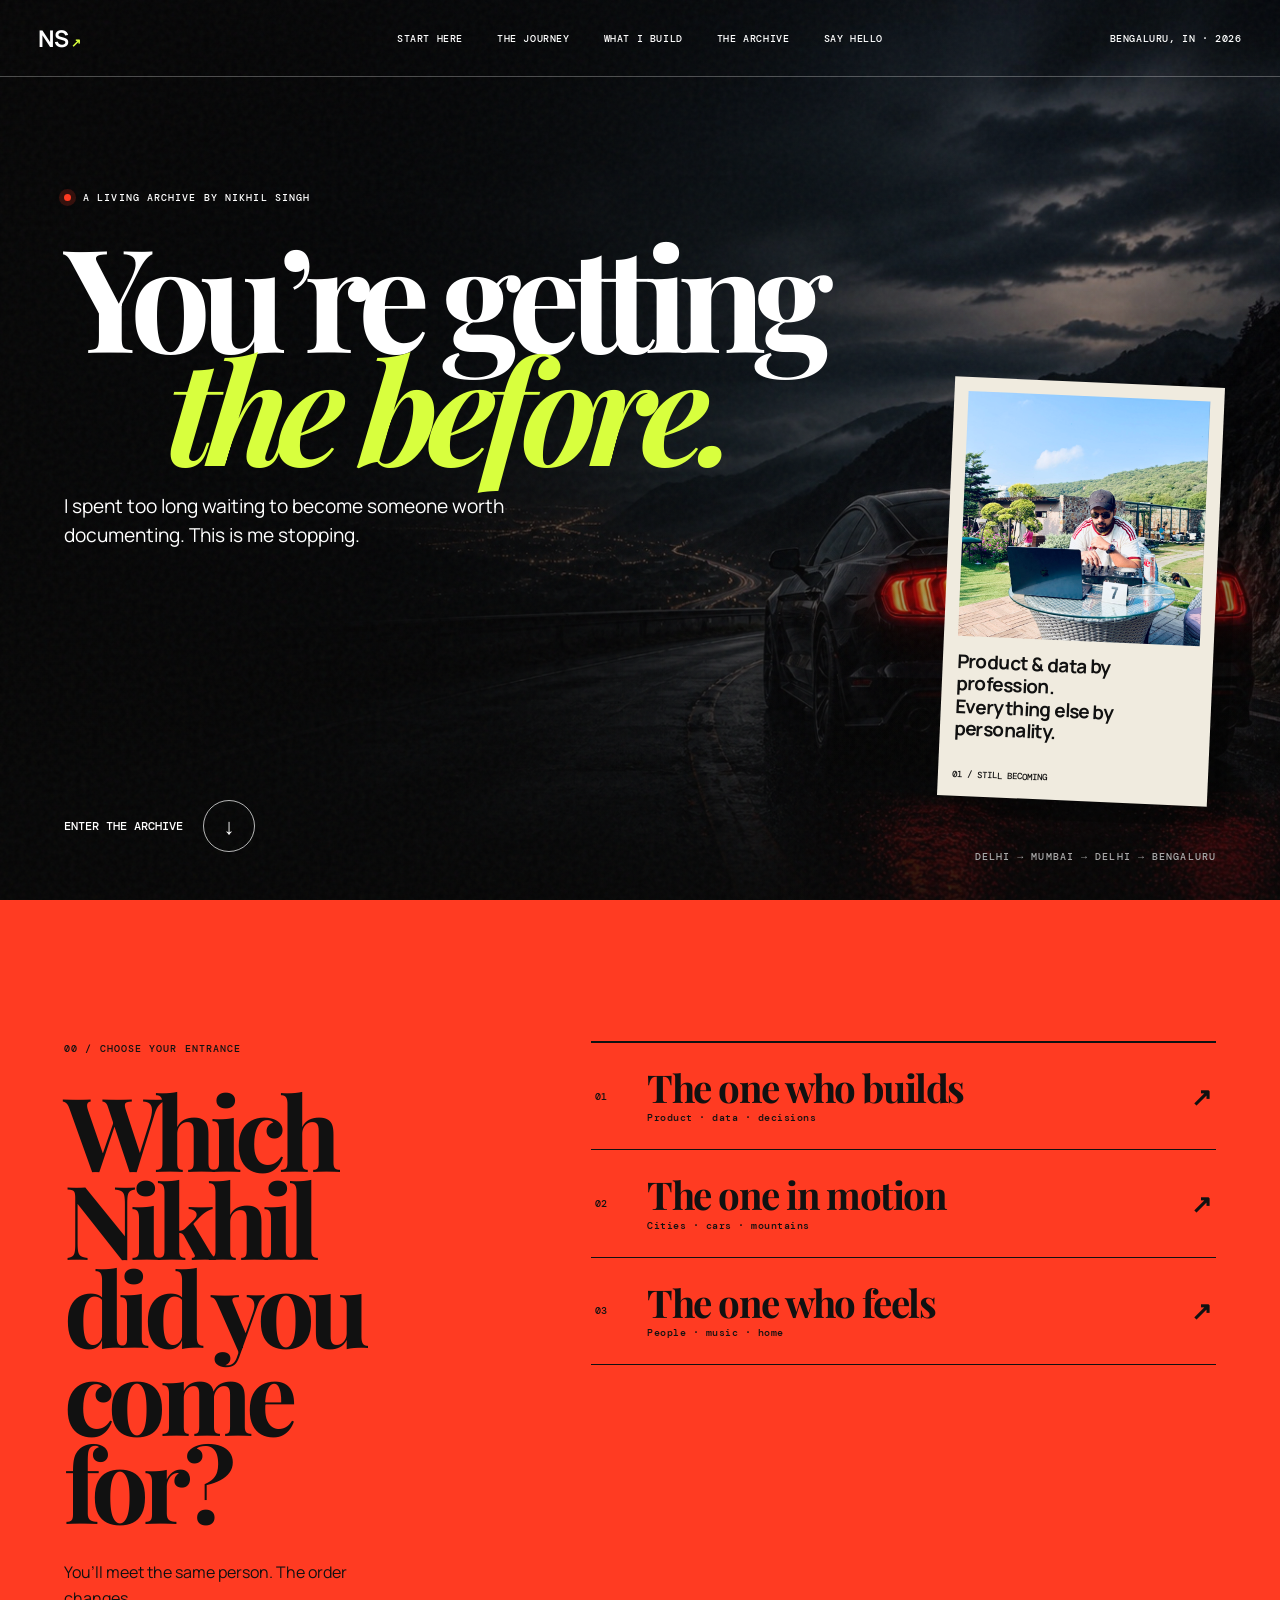
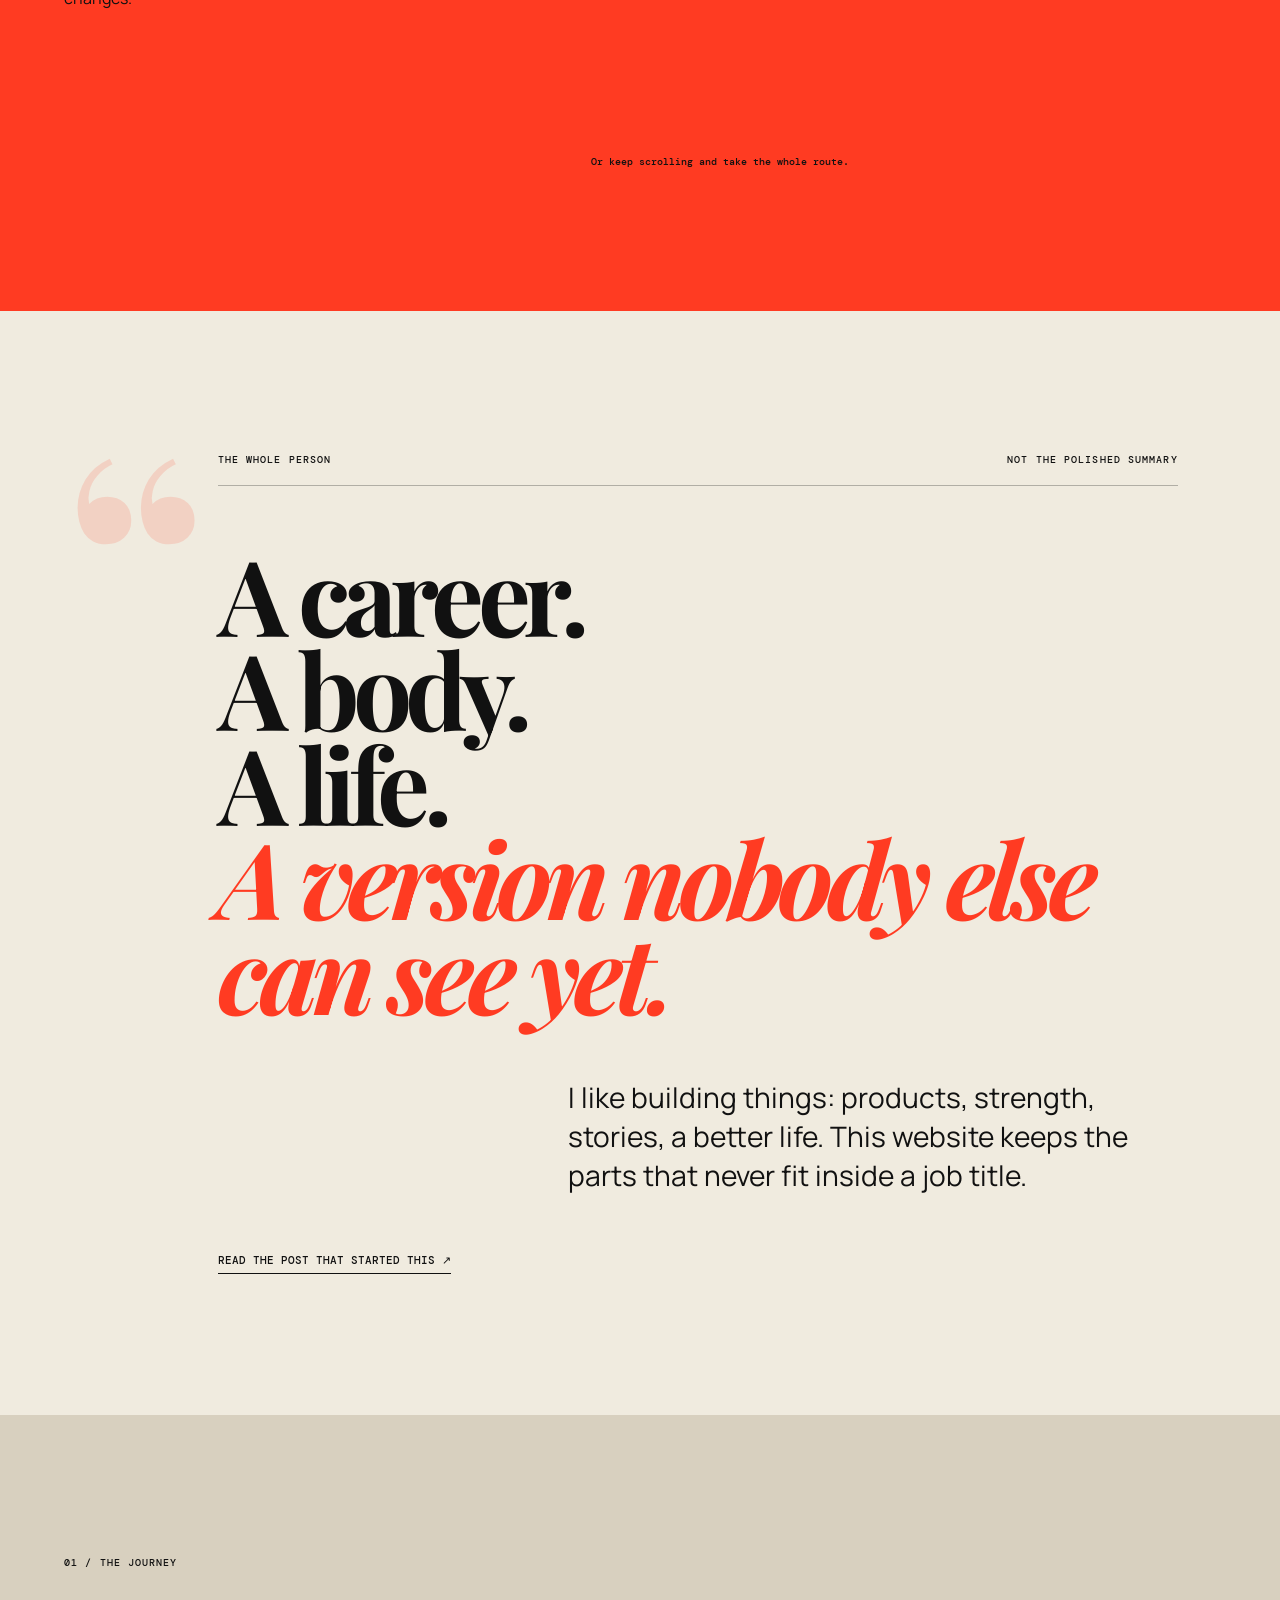
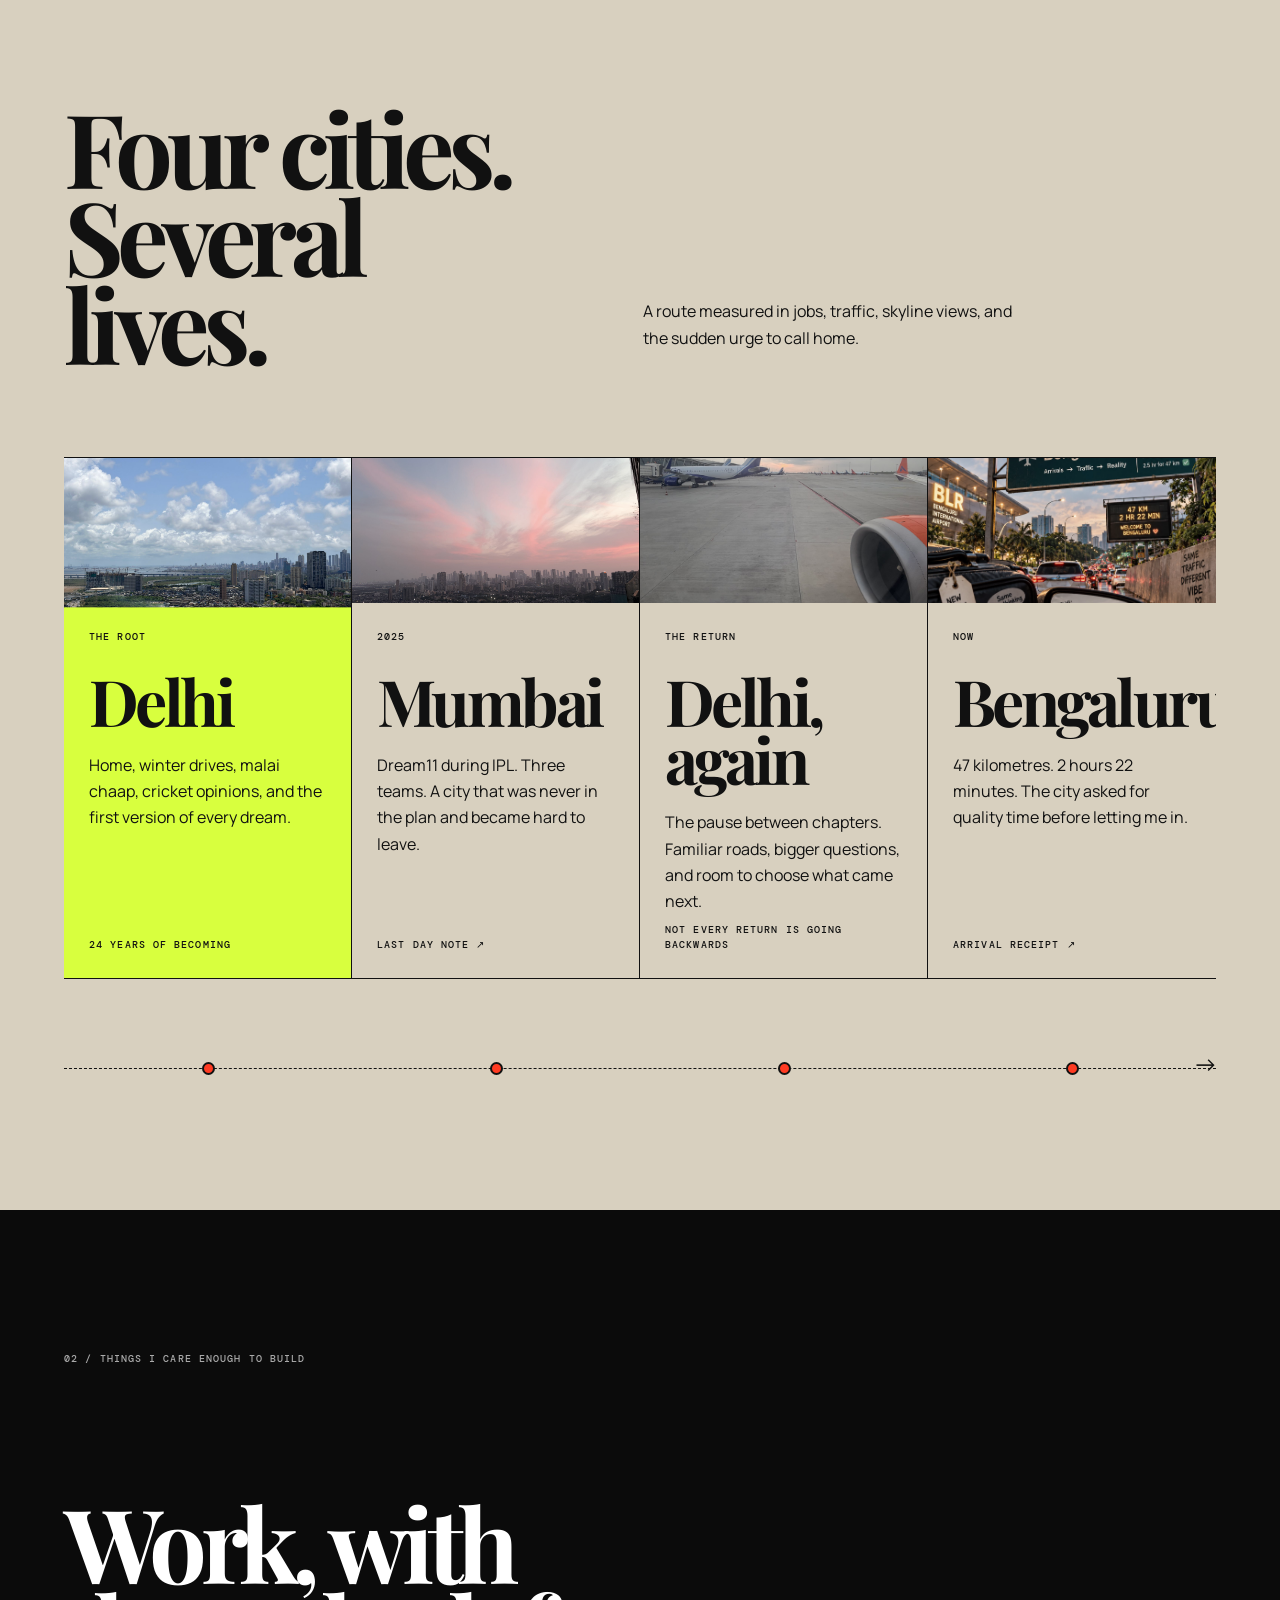
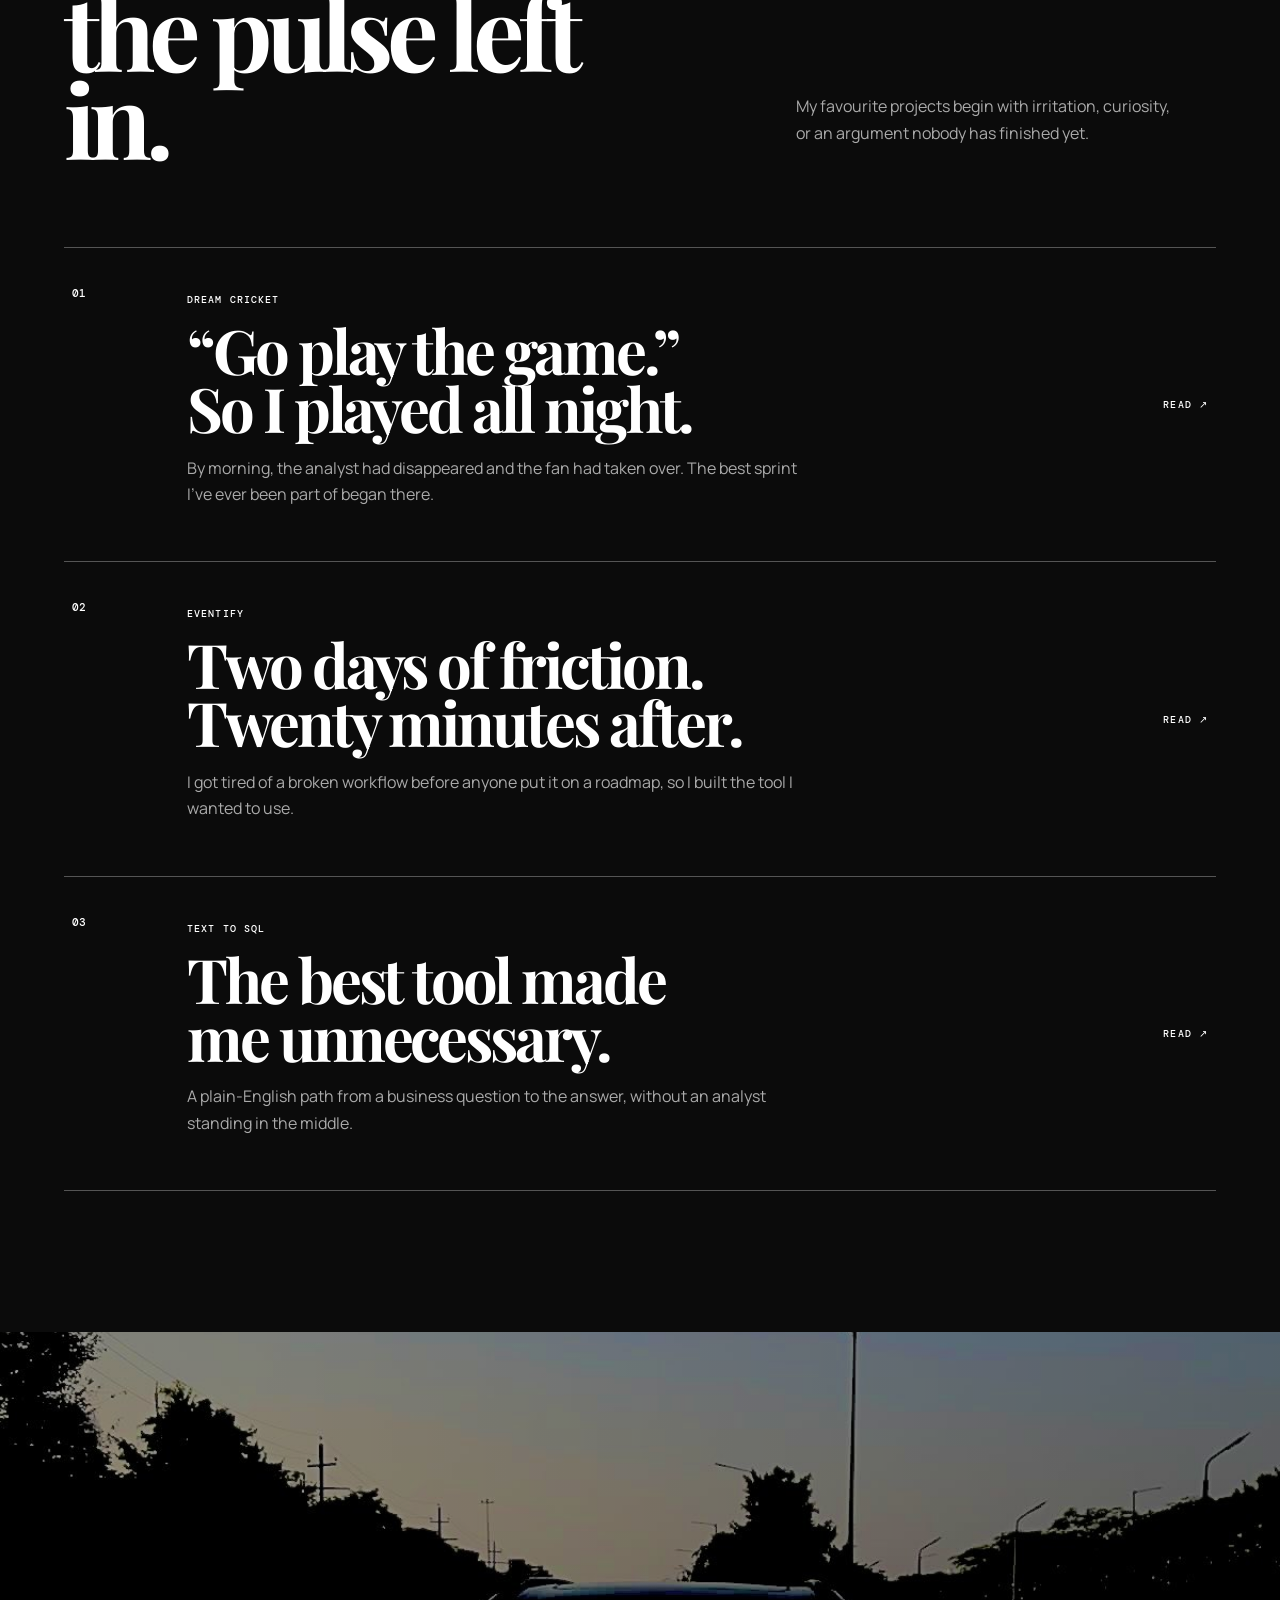
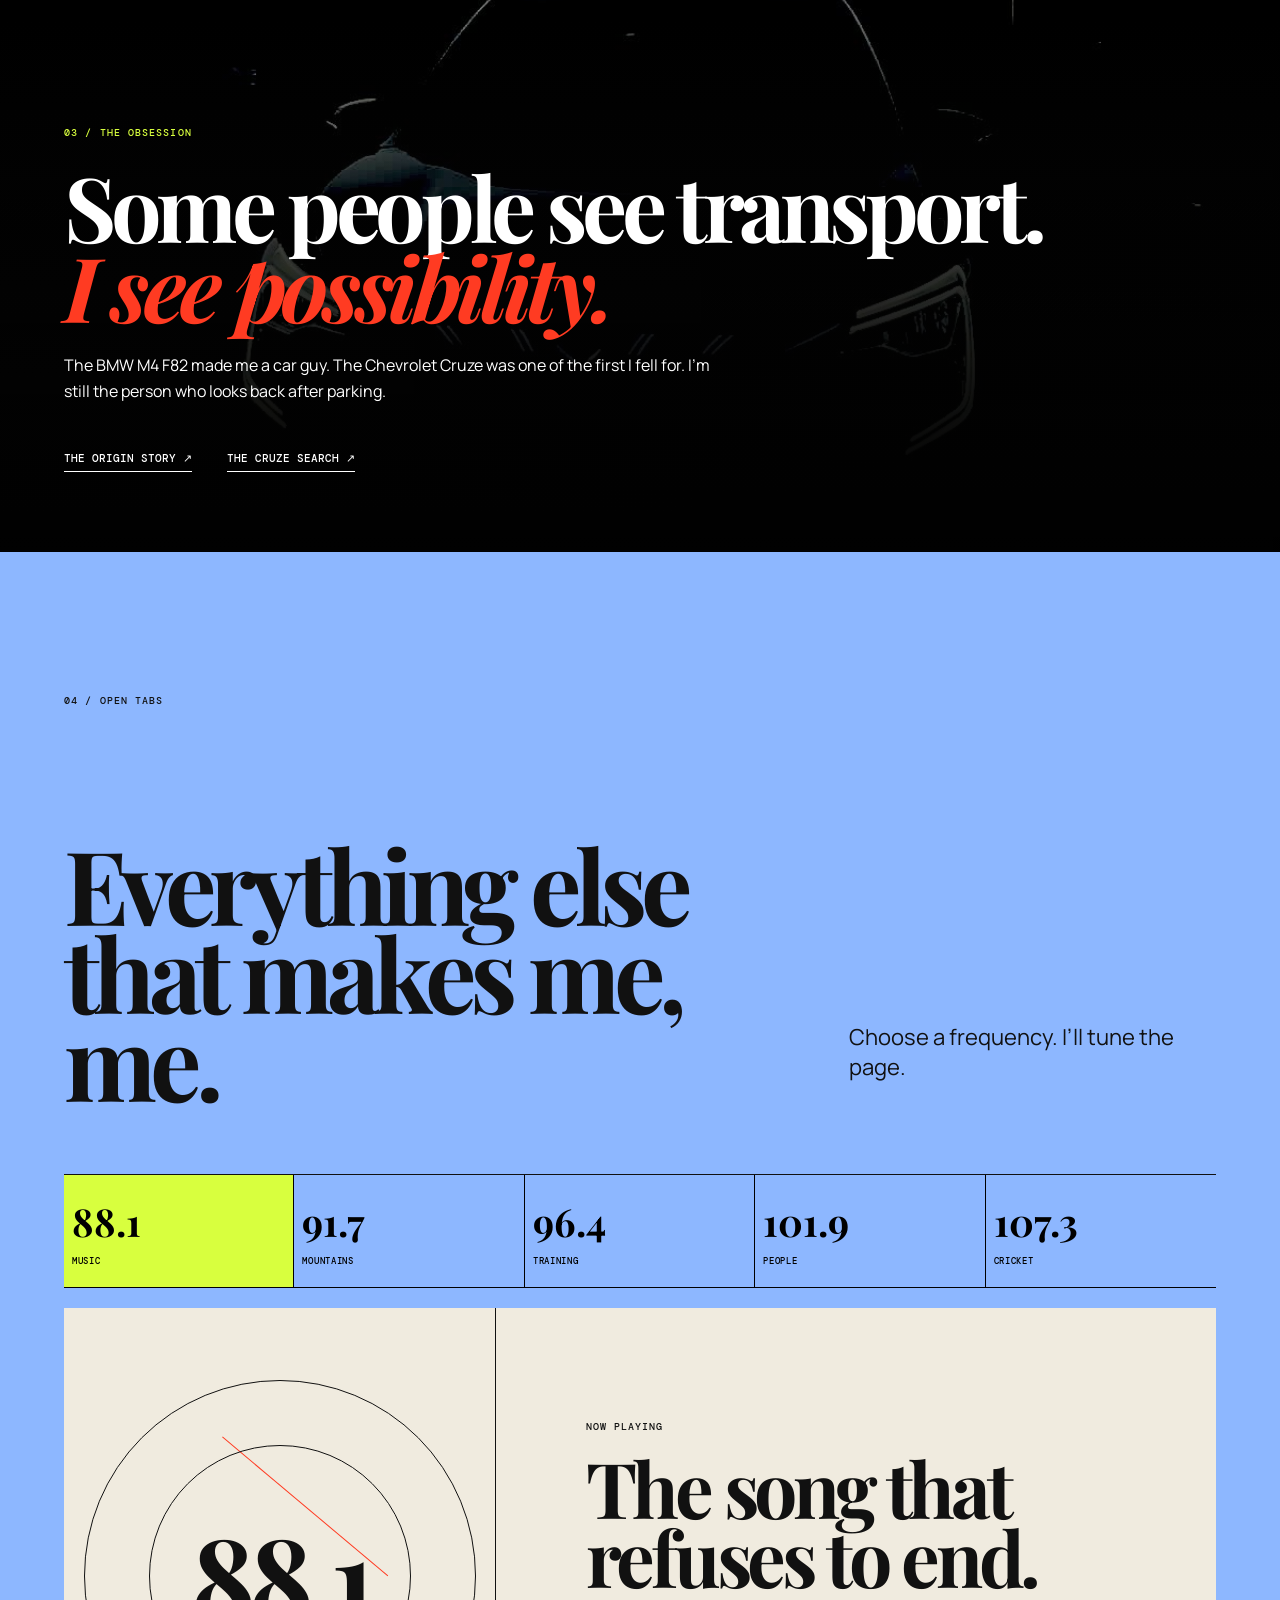
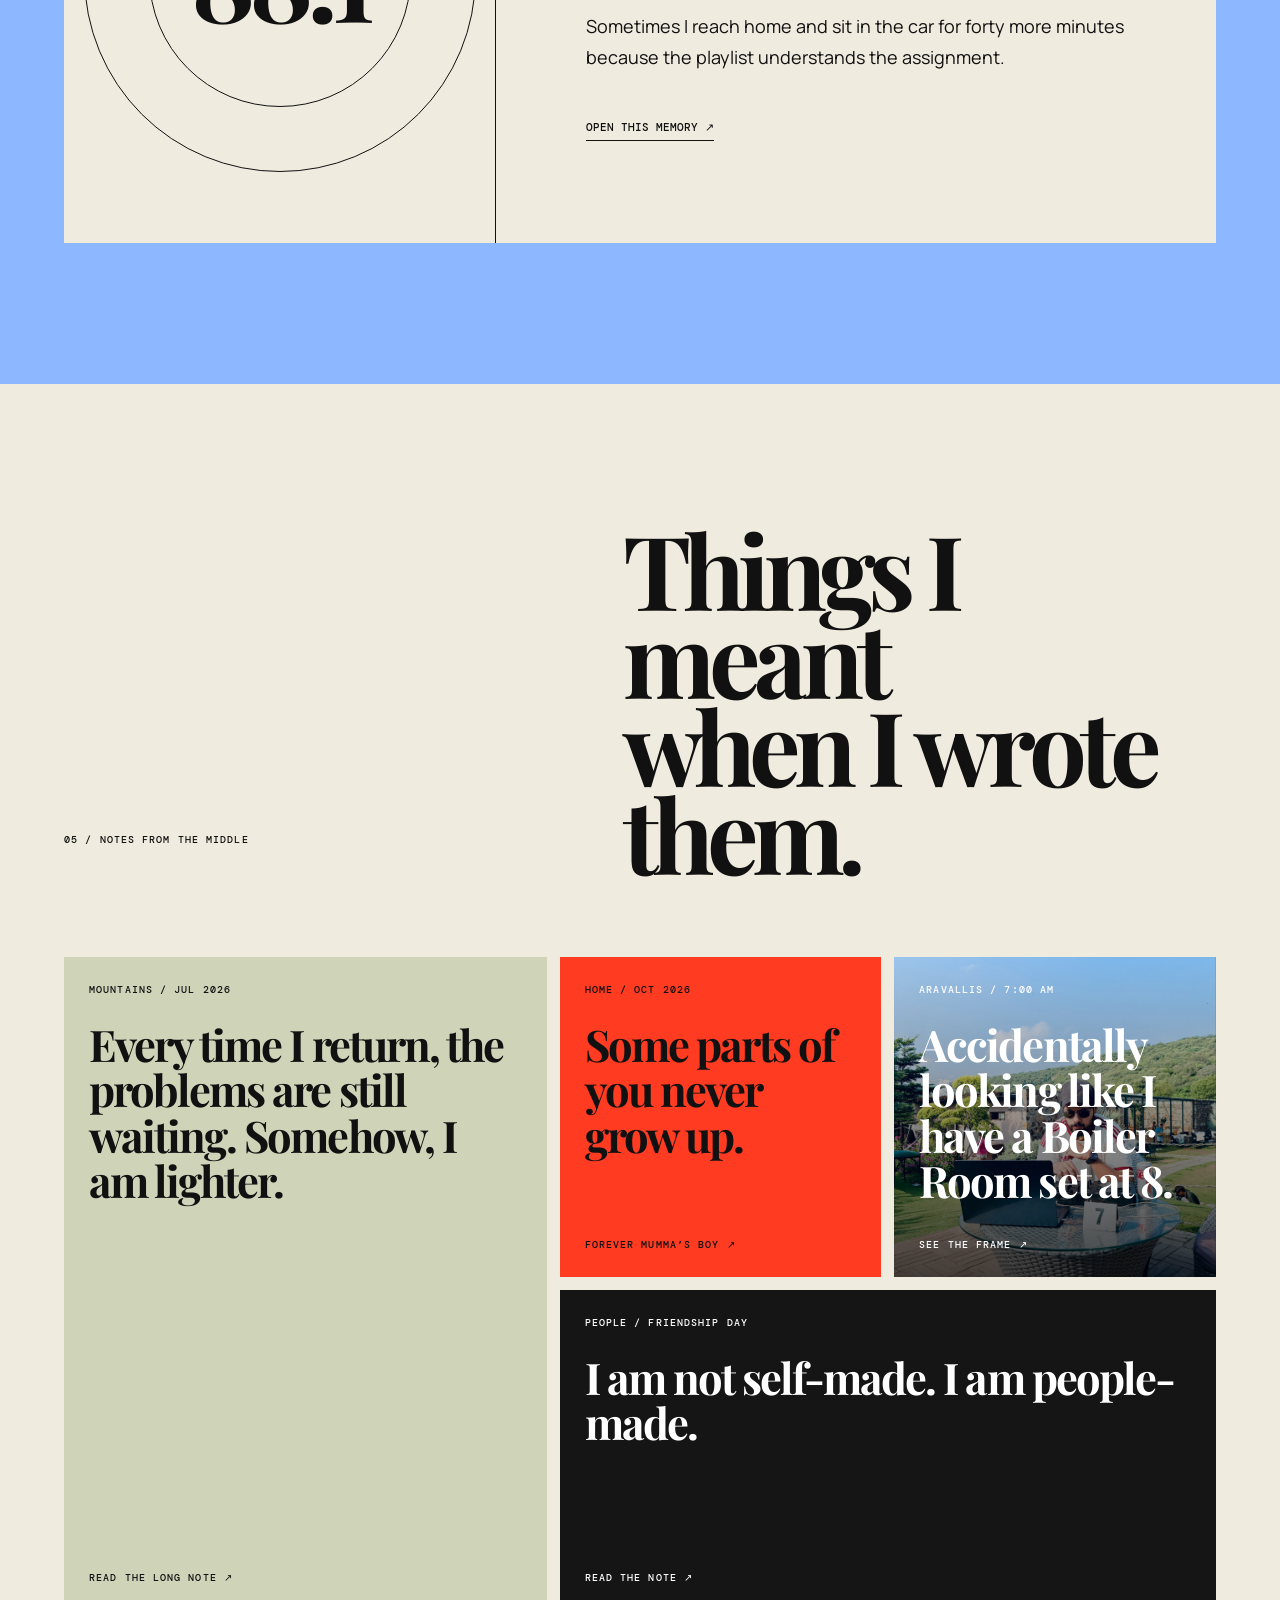
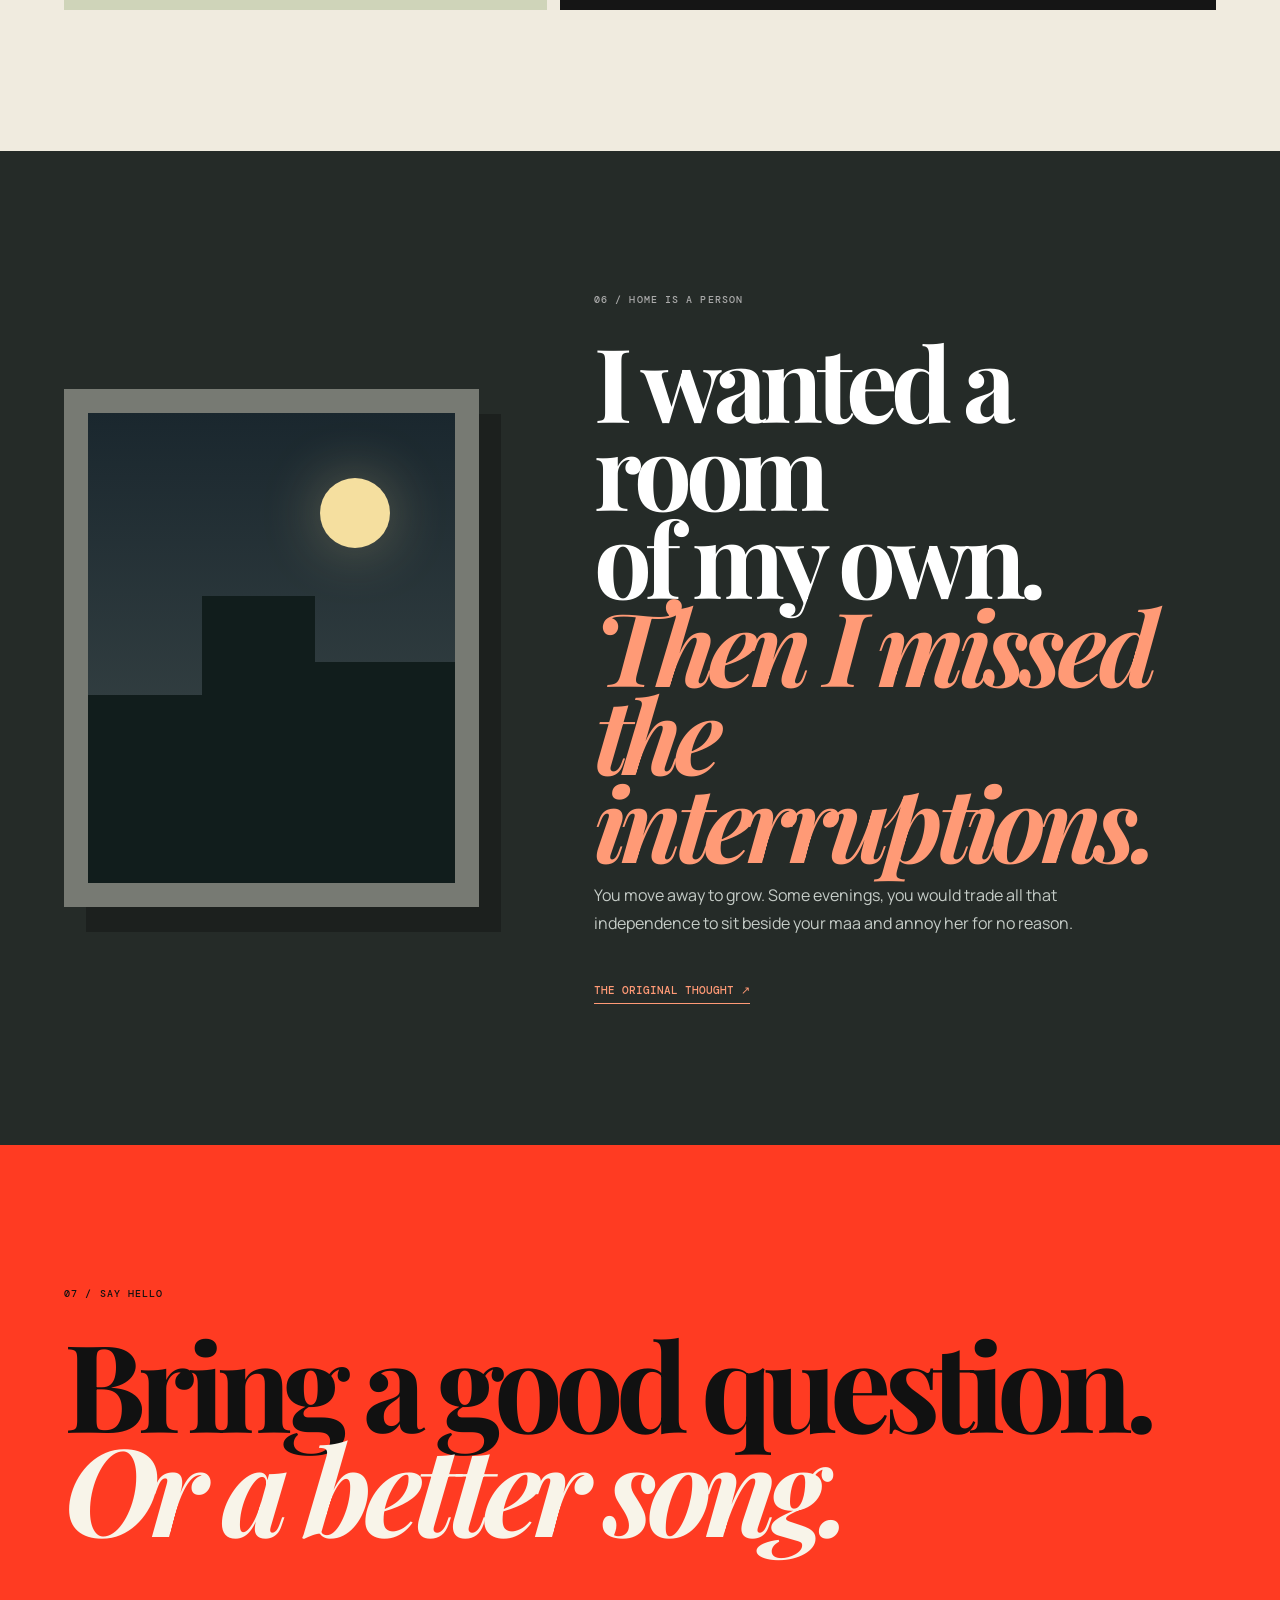
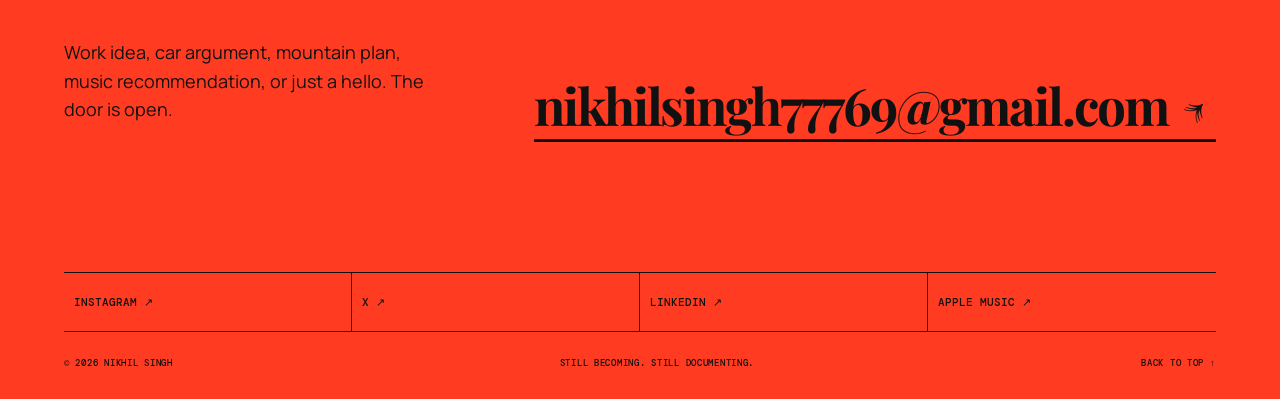
==== index.html @ 929ddb5a "Restore the static Mustang living archive" ====
<!doctype html>
<html lang="en">
<head>
  <meta charset="utf-8">
  <meta name="viewport" content="width=device-width, initial-scale=1">
  <meta name="theme-color" content="#0c0c0c">
  <meta name="description" content="Nikhil Singh, before the final version. Product, data, cities, cars, music, mountains, people, and everything still becoming.">
  <meta property="og:type" content="website"><meta property="og:url" content="https://itsnikhilversee.in/">
  <meta property="og:title" content="Nikhil Singh — You're getting the before"><meta property="og:description" content="A living archive of work, cities, obsessions, and the person becoming between them.">
  <meta property="og:image" content="https://itsnikhilversee.in/assets/hero-road-v2.jpg">
  <title>Nikhil Singh — You're getting the before</title>
  <link rel="icon" href="/assets/favicon.svg" type="image/svg+xml">
  <link rel="preconnect" href="https://fonts.googleapis.com"><link rel="preconnect" href="https://fonts.gstatic.com" crossorigin>
  <link href="https://fonts.googleapis.com/css2?family=DM+Mono:wght@400;500&family=Manrope:wght@400;500;600;700&family=Playfair+Display:ital,wght@0,700;1,700&display=swap" rel="stylesheet">
  <link rel="stylesheet" href="/assets/site.css">
  <script async src="https://www.googletagmanager.com/gtag/js?id=G-YRV7RXD71C"></script>
  <script>window.dataLayer=window.dataLayer||[];function gtag(){window.dataLayer.push(arguments)}gtag('js',new Date());if(['itsnikhilversee.in','www.itsnikhilversee.in'].includes(location.hostname))gtag('config','G-YRV7RXD71C');</script>
  <script src="/assets/site.js" defer></script>
</head>
<body data-route="all">
  <a class="skip-link" href="#main">Skip to the story</a><div class="progress" aria-hidden="true"><span id="progressBar"></span></div>
  <header class="site-head" id="top"><a class="mark" href="#top" aria-label="Nikhil Singh, home">NS<span>↗</span></a><button class="menu-button" id="menuButton" type="button" aria-expanded="false" aria-controls="siteNav">Menu</button><nav class="site-nav" id="siteNav" aria-label="Main navigation"><a href="#route">Start here</a><a href="#timeline">The journey</a><a href="#work">What I build</a><a href="#archive">The archive</a><a href="#hello">Say hello</a></nav><span class="head-place">Bengaluru, IN · 2026</span></header>
  <main id="main">
    <section class="hero" aria-labelledby="heroTitle"><div class="hero-image" aria-hidden="true"></div><div class="hero-noise" aria-hidden="true"></div><div class="hero-copy"><p class="kicker"><span></span> A living archive by Nikhil Singh</p><h1 id="heroTitle"><span>You’re getting</span><em>the before.</em></h1><p class="hero-intro">I spent too long waiting to become someone worth documenting. This is me stopping.</p></div><div class="hero-card"><img src="/assets/nikhil-aravallis.jpg" alt="Nikhil Singh mixing music outdoors in the Aravallis" width="1537" height="2048"><p>Product & data by profession.<br>Everything else by personality.</p><span>01 / STILL BECOMING</span></div><a class="enter" href="#route"><span>Enter the archive</span><b aria-hidden="true">↓</b></a><p class="hero-caption">DELHI → MUMBAI → DELHI → BENGALURU</p></section>

    <section class="route section" id="route" aria-labelledby="routeTitle"><div class="route-head"><p class="section-tag">00 / CHOOSE YOUR ENTRANCE</p><h2 id="routeTitle">Which Nikhil<br>did you come for?</h2><p>You’ll meet the same person. The order changes.</p></div><div class="route-picker" role="group" aria-label="Choose a route through the story"><button class="route-choice" type="button" data-route-choice="work"><span>01</span><strong>The one who builds</strong><small>Product · data · decisions</small><b>↗</b></button><button class="route-choice" type="button" data-route-choice="motion"><span>02</span><strong>The one in motion</strong><small>Cities · cars · mountains</small><b>↗</b></button><button class="route-choice" type="button" data-route-choice="human"><span>03</span><strong>The one who feels</strong><small>People · music · home</small><b>↗</b></button></div><p class="route-status" id="routeStatus" aria-live="polite">Or keep scrolling and take the whole route.</p></section>

    <section class="manifesto section" aria-labelledby="manifestoTitle"><div class="manifesto-label"><span>THE WHOLE PERSON</span><span>NOT THE POLISHED SUMMARY</span></div><h2 id="manifestoTitle">A career.<br>A body.<br>A life.<br><em>A version nobody else can see yet.</em></h2><p>I like building things: products, strength, stories, a better life. This website keeps the parts that never fit inside a job title.</p><a href="https://x.com/itsnikhilversee/status/2094483045843955953" target="_blank" rel="noopener noreferrer">Read the post that started this ↗</a></section>

    <section class="timeline section" id="timeline" aria-labelledby="timelineTitle"><div class="timeline-intro"><p class="section-tag">01 / THE JOURNEY</p><h2 id="timelineTitle">Four cities.<br>Several lives.</h2><p>A route measured in jobs, traffic, skyline views, and the sudden urge to call home.</p></div><div class="timeline-track" role="list"><article class="city-card active" role="listitem" data-city="delhi" tabindex="0"><span class="city-year">THE ROOT</span><h3>Delhi</h3><p>Home, winter drives, malai chaap, cricket opinions, and the first version of every dream.</p><small>24 years of becoming</small></article><article class="city-card" role="listitem" data-city="mumbai" tabindex="0"><span class="city-year">2025</span><h3>Mumbai</h3><p>Dream11 during IPL. Three teams. A city that was never in the plan and became hard to leave.</p><a href="https://www.linkedin.com/feed/update/urn:li:activity:7471056192446976000/" target="_blank" rel="noopener noreferrer">Last day note ↗</a></article><article class="city-card" role="listitem" data-city="delhi-again" tabindex="0"><span class="city-year">THE RETURN</span><h3>Delhi, again</h3><p>The pause between chapters. Familiar roads, bigger questions, and room to choose what came next.</p><small>Not every return is going backwards</small></article><article class="city-card" role="listitem" data-city="bengaluru" tabindex="0"><span class="city-year">NOW</span><h3>Bengaluru</h3><p>47 kilometres. 2 hours 22 minutes. The city asked for quality time before letting me in.</p><a href="https://x.com/itsnikhilversee/status/2102736767963263405" target="_blank" rel="noopener noreferrer">Arrival receipt ↗</a></article></div><div class="map-line" aria-hidden="true"><i></i><i></i><i></i><i></i></div></section>

    <section class="work section" id="work" aria-labelledby="workTitle"><div class="work-heading"><p class="section-tag">02 / THINGS I CARE ENOUGH TO BUILD</p><h2 id="workTitle">Work, with<br>the pulse left in.</h2><p>My favourite projects begin with irritation, curiosity, or an argument nobody has finished yet.</p></div><div class="case-list"><a class="case" href="https://www.linkedin.com/feed/update/urn:li:activity:7477601772543328256/" target="_blank" rel="noopener noreferrer"><span class="case-num">01</span><div><small>DREAM CRICKET</small><h3>“Go play the game.”<br>So I played all night.</h3><p>By morning, the analyst had disappeared and the fan had taken over. The best sprint I’ve ever been part of began there.</p></div><b>READ ↗</b></a><a class="case" href="https://www.linkedin.com/feed/update/urn:li:activity:7467790924903960576/" target="_blank" rel="noopener noreferrer"><span class="case-num">02</span><div><small>EVENTIFY</small><h3>Two days of friction.<br>Twenty minutes after.</h3><p>I got tired of a broken workflow before anyone put it on a roadmap, so I built the tool I wanted to use.</p></div><b>READ ↗</b></a><a class="case" href="https://www.linkedin.com/feed/update/urn:li:activity:7462728862700007424/" target="_blank" rel="noopener noreferrer"><span class="case-num">03</span><div><small>TEXT TO SQL</small><h3>The best tool made<br>me unnecessary.</h3><p>A plain-English path from a business question to the answer, without an analyst standing in the middle.</p></div><b>READ ↗</b></a></div></section>

    <section class="road-break" aria-label="A note about cars"><div class="road-image" aria-hidden="true"></div><div class="road-copy"><span>03 / THE OBSESSION</span><h2>Some people see transport.<br><em>I see possibility.</em></h2><p>The BMW M4 F82 made me a car guy. The Chevrolet Cruze was one of the first I fell for. I’m still the person who looks back after parking.</p><div><a href="https://x.com/itsnikhilversee/status/1604792148263436289" target="_blank" rel="noopener noreferrer">The origin story ↗</a><a href="https://x.com/itsnikhilversee/status/2091462322569269382" target="_blank" rel="noopener noreferrer">The Cruze search ↗</a></div></div></section>

    <section class="archive section" id="archive" aria-labelledby="archiveTitle"><div class="archive-head"><p class="section-tag">04 / OPEN TABS</p><h2 id="archiveTitle">Everything else<br>that makes me, me.</h2><p>Choose a frequency. I’ll tune the page.</p></div><div class="frequency" role="tablist" aria-label="Explore Nikhil's worlds"><button class="freq active" type="button" role="tab" aria-selected="true" data-freq="music">88.1 <span>MUSIC</span></button><button class="freq" type="button" role="tab" aria-selected="false" data-freq="mountains">91.7 <span>MOUNTAINS</span></button><button class="freq" type="button" role="tab" aria-selected="false" data-freq="training">96.4 <span>TRAINING</span></button><button class="freq" type="button" role="tab" aria-selected="false" data-freq="people">101.9 <span>PEOPLE</span></button><button class="freq" type="button" role="tab" aria-selected="false" data-freq="cricket">107.3 <span>CRICKET</span></button></div><div class="radio" id="radioPanel" data-channel="music" role="tabpanel" aria-live="polite"><div class="radio-dial"><span id="radioNumber">88.1</span><i></i></div><div class="radio-copy"><p id="radioKicker">NOW PLAYING</p><h3 id="radioTitle">The song that refuses to end.</h3><p id="radioText">Sometimes I reach home and sit in the car for forty more minutes because the playlist understands the assignment.</p><a id="radioLink" href="https://x.com/itsnikhilversee/status/2081462201479733641" target="_blank" rel="noopener noreferrer">Open this memory ↗</a></div></div></section>

    <section class="notes section" aria-labelledby="notesTitle"><div class="notes-head"><p class="section-tag">05 / NOTES FROM THE MIDDLE</p><h2 id="notesTitle">Things I meant<br>when I wrote them.</h2></div><div class="notes-grid"><a class="note note-tall" href="https://x.com/itsnikhilversee/status/2080717938701836336" target="_blank" rel="noopener noreferrer"><span>MOUNTAINS / JUL 2026</span><p>Every time I return, the problems are still waiting. Somehow, I am lighter.</p><b>READ THE LONG NOTE ↗</b></a><a class="note note-red" href="https://x.com/itsnikhilversee/status/2108875377791951186" target="_blank" rel="noopener noreferrer"><span>HOME / OCT 2026</span><p>Some parts of you never grow up.</p><b>FOREVER MUMMA’S BOY ↗</b></a><a class="note note-photo" href="https://x.com/itsnikhilversee/status/2099005667222945858" target="_blank" rel="noopener noreferrer"><span>ARAVALLIS / 7:00 AM</span><p>Accidentally looking like I have a Boiler Room set at 8.</p><b>SEE THE FRAME ↗</b></a><a class="note note-dark" href="https://www.linkedin.com/feed/update/urn:li:activity:7489526646002089985/" target="_blank" rel="noopener noreferrer"><span>PEOPLE / FRIENDSHIP DAY</span><p>I am not self-made. I am people-made.</p><b>READ THE NOTE ↗</b></a></div></section>

    <section class="home section" aria-labelledby="homeTitle"><div class="home-window" aria-hidden="true"><span></span><i></i><b></b></div><div class="home-copy"><p class="section-tag">06 / HOME IS A PERSON</p><h2 id="homeTitle">I wanted a room<br>of my own.<br><em>Then I missed<br>the interruptions.</em></h2><p>You move away to grow. Some evenings, you would trade all that independence to sit beside your maa and annoy her for no reason.</p><a href="https://x.com/itsnikhilversee/status/2108875377791951186" target="_blank" rel="noopener noreferrer">The original thought ↗</a></div></section>

    <section class="hello section" id="hello" aria-labelledby="helloTitle"><p class="section-tag">07 / SAY HELLO</p><h2 id="helloTitle">Bring a good question.<br><em>Or a better song.</em></h2><div class="hello-grid"><p>Work idea, car argument, mountain plan, music recommendation, or just a hello. The door is open.</p><a class="email" href="mailto:nikhilsingh77769@gmail.com">nikhilsingh77769@gmail.com ↗</a></div><div class="socials"><a href="https://www.instagram.com/itsnikhilversee/" target="_blank" rel="noopener noreferrer">Instagram ↗</a><a href="https://x.com/itsnikhilversee" target="_blank" rel="noopener noreferrer">X ↗</a><a href="https://www.linkedin.com/in/itsnikhilversee/" target="_blank" rel="noopener noreferrer">LinkedIn ↗</a><a href="https://music.apple.com/profile/itsnikhilversee" target="_blank" rel="noopener noreferrer">Apple Music ↗</a></div><footer><span>© <span id="year">2026</span> Nikhil Singh</span><span>Still becoming. Still documenting.</span><a href="#top">Back to top ↑</a></footer></section>
  </main>
</body>
</html>
---- assets/site.css ----
:root{--black:#0b0b0b;--ink:#111;--paper:#f0ebdf;--cream:#f8f4e9;--red:#ff3b22;--acid:#d8ff3e;--blue:#8db7ff;--line:rgba(17,17,17,.28);--display:'Playfair Display',Georgia,serif;--sans:'Manrope',Arial,sans-serif;--mono:'DM Mono',monospace}
*{box-sizing:border-box}html{scroll-behavior:smooth}body{margin:0;min-width:320px;background:var(--paper);color:var(--ink);font-family:var(--sans);-webkit-font-smoothing:antialiased}a{color:inherit}button{font:inherit}img{max-width:100%}::selection{background:var(--acid);color:#000}:focus-visible{outline:3px solid var(--acid);outline-offset:4px}.skip-link{position:fixed;left:16px;top:-80px;z-index:100;background:var(--acid);color:#000;padding:12px 16px}.skip-link:focus{top:14px}.progress{position:fixed;z-index:90;top:0;left:0;width:100%;height:4px;pointer-events:none}.progress span{display:block;height:100%;width:0;background:var(--red)}
.site-head{position:absolute;z-index:20;top:0;left:0;width:100%;padding:22px 3vw;display:grid;grid-template-columns:1fr auto 1fr;align-items:center;color:#fff;border-bottom:1px solid rgba(255,255,255,.28)}.mark{font:700 23px var(--sans);text-decoration:none;letter-spacing:-.07em}.mark span{color:var(--acid);font-size:12px;margin-left:4px}.site-nav{display:flex;gap:34px}.site-nav a,.head-place,.menu-button{font:500 10px var(--mono);letter-spacing:.06em;text-transform:uppercase;text-decoration:none}.site-nav a:hover{color:var(--acid)}.head-place{justify-self:end}.menu-button{display:none}
.section{padding:clamp(90px,11vw,175px) 5vw}.section-tag,.kicker,.hero-caption,.manifesto-label,.road-copy>span,.note span,.note b,.case small,.case b,.city-year,.city-card small,.city-card a{font:500 10px/1.5 var(--mono);letter-spacing:.11em;text-transform:uppercase}.section-tag{margin:0 0 30px}.hero{position:relative;height:max(760px,100svh);min-height:700px;overflow:hidden;background:#080808;color:#fff}.hero-image{position:absolute;inset:0;background-image:linear-gradient(90deg,rgba(5,5,5,.95) 0%,rgba(5,5,5,.64) 44%,rgba(5,5,5,.06) 78%),linear-gradient(0deg,rgba(5,5,5,.85),transparent 48%),url('/assets/hero-road-v2.jpg');background-size:cover;background-position:center}.hero-noise{position:absolute;inset:0;opacity:.16;pointer-events:none;background-image:url("data:image/svg+xml,%3Csvg viewBox='0 0 180 180' xmlns='http://www.w3.org/2000/svg'%3E%3Cfilter id='n'%3E%3CfeTurbulence type='fractalNoise' baseFrequency='.9' numOctaves='3' stitchTiles='stitch'/%3E%3C/filter%3E%3Crect width='100%25' height='100%25' filter='url(%23n)' opacity='.28'/%3E%3C/svg%3E")}.hero-copy{position:absolute;z-index:2;left:5vw;top:20%;max-width:1000px}.kicker{display:flex;align-items:center;gap:12px}.kicker span{width:7px;height:7px;border-radius:50%;background:var(--red);box-shadow:0 0 0 5px rgba(255,59,34,.18)}.hero h1{margin:32px 0 28px;font:700 clamp(78px,11.2vw,178px)/.79 var(--display);letter-spacing:-.075em}.hero h1 span,.hero h1 em{display:block}.hero h1 em{font-weight:700;color:var(--acid);padding-left:8vw}.hero-intro{max-width:490px;margin:0;font-size:clamp(16px,1.5vw,20px);line-height:1.55}.hero-card{position:absolute;z-index:3;right:5vw;bottom:11%;width:270px;padding:14px;background:var(--paper);color:var(--ink);transform:rotate(2.5deg);box-shadow:18px 20px 0 rgba(0,0,0,.26)}.hero-card img{display:block;width:100%;height:245px;object-fit:cover;image-rendering:auto}.hero-card p{font:700 19px/1.18 var(--sans);letter-spacing:-.03em;margin:14px 0 20px}.hero-card span{font:500 9px var(--mono)}.enter{position:absolute;z-index:4;left:5vw;bottom:5.3%;display:flex;align-items:center;gap:20px;text-decoration:none;font:500 12px var(--mono);text-transform:uppercase}.enter b{display:grid;place-items:center;width:52px;height:52px;border:1px solid rgba(255,255,255,.7);border-radius:50%;font-size:22px;transition:.25s}.enter:hover b{background:var(--acid);color:#000;border-color:var(--acid);transform:translateY(5px)}.hero-caption{position:absolute;right:5vw;bottom:4%;margin:0;color:#aaa}
.route{background:var(--red);display:grid;grid-template-columns:.78fr 1.22fr;gap:10vw}.route-head h2,.timeline h2,.work h2,.archive h2,.notes h2,.home h2,.hello h2{font:700 clamp(64px,8vw,124px)/.86 var(--display);letter-spacing:-.065em;margin:0}.route-head>p:last-child{max-width:290px;line-height:1.6;margin-top:34px}.route-picker{border-top:2px solid var(--ink)}.route-choice{width:100%;display:grid;grid-template-columns:35px 1fr auto;grid-template-rows:auto auto;align-items:center;gap:5px 17px;padding:25px 4px;border:0;border-bottom:1px solid var(--ink);background:none;text-align:left;cursor:pointer;color:var(--ink);transition:.25s}.route-choice:hover,.route-choice.selected{padding-left:18px;background:var(--acid)}.route-choice>span{grid-row:1/3;font:500 10px var(--mono)}.route-choice strong{font:700 clamp(28px,3vw,47px)/1 var(--display);letter-spacing:-.04em}.route-choice small{font:500 10px var(--mono);letter-spacing:.05em}.route-choice b{grid-column:3;grid-row:1/3;font-size:25px}.route-status{grid-column:2;font:500 10px var(--mono);min-height:15px;margin:0}
.manifesto{position:relative;background:var(--paper);padding-left:17vw;padding-right:8vw}.manifesto:before{content:'“';position:absolute;left:5vw;top:7vw;font:700 24vw/1 var(--display);color:var(--red);opacity:.14}.manifesto-label{display:flex;justify-content:space-between;border-bottom:1px solid var(--line);padding-bottom:18px}.manifesto h2{font:700 clamp(57px,8.2vw,130px)/.9 var(--display);letter-spacing:-.065em;margin:60px 0}.manifesto h2 em{color:var(--red)}.manifesto>p{max-width:610px;margin-left:auto;font-size:clamp(19px,2.2vw,30px);line-height:1.38}.manifesto>a,.road-copy a,.radio-copy a,.home-copy a{display:inline-block;margin-top:30px;padding-bottom:6px;border-bottom:1px solid;text-decoration:none;font:500 11px var(--mono);text-transform:uppercase}
.timeline{overflow:hidden;background:#d8d0bf}.timeline-intro{display:grid;grid-template-columns:1fr 1.2fr;align-items:end;gap:8vw}.timeline-intro .section-tag{grid-column:1/-1}.timeline-intro>p:last-child{max-width:380px;line-height:1.65}.timeline-track{display:grid;grid-template-columns:repeat(4,minmax(280px,1fr));margin-top:90px;border-top:1px solid var(--ink);border-bottom:1px solid var(--ink)}.city-card{min-height:425px;padding:26px 25px;border-right:1px solid var(--ink);display:flex;flex-direction:column;transition:.3s;cursor:default}.city-card:last-child{border-right:0}.city-card:hover,.city-card.active{background:var(--acid)}.city-card h3{font:700 clamp(48px,5vw,78px)/.9 var(--display);letter-spacing:-.055em;margin:50px 0 22px}.city-card p{line-height:1.65;margin:0}.city-card small,.city-card a{margin-top:auto;text-decoration:none}.city-card a:hover{text-decoration:underline}.map-line{position:relative;height:80px;margin:10px 0 0;border-bottom:1px dashed var(--ink);display:flex;justify-content:space-around}.map-line:after{content:'→';position:absolute;right:-2px;bottom:-13px;font-size:25px}.map-line i{align-self:end;width:13px;height:13px;border:2px solid var(--ink);border-radius:50%;transform:translateY(7px);background:var(--red)}
.work{background:var(--black);color:#fff}.work-heading{display:grid;grid-template-columns:1.2fr .8fr;gap:8vw;align-items:end}.work-heading .section-tag{grid-column:1/-1;color:#aaa}.work-heading>p:last-child{max-width:380px;color:#aaa;line-height:1.65}.case-list{margin-top:85px;border-top:1px solid #555}.case{display:grid;grid-template-columns:70px 1fr auto;gap:45px;padding:38px 8px;border-bottom:1px solid #555;text-decoration:none;align-items:start;transition:.25s}.case:hover{background:var(--acid);color:#000;padding-left:25px;padding-right:25px}.case-num{font:500 11px var(--mono)}.case h3{font:700 clamp(40px,4.8vw,72px)/.94 var(--display);letter-spacing:-.05em;margin:13px 0 18px}.case p{max-width:620px;line-height:1.65;color:#aaa}.case:hover p{color:#222}.case b{align-self:center}
.road-break{position:relative;min-height:820px;background:#050505;color:#fff;display:flex;align-items:end;overflow:hidden}.road-image{position:absolute;inset:0;background:linear-gradient(90deg,transparent 20%,rgba(0,0,0,.1)),linear-gradient(0deg,#060606 0%,transparent 65%),url('/assets/hero-road-v2.jpg') center/cover}.road-copy{position:relative;z-index:2;width:100%;padding:80px 5vw;background:linear-gradient(0deg,rgba(0,0,0,.9),transparent)}.road-copy>span{color:var(--acid)}.road-copy h2{font:700 clamp(54px,7vw,110px)/.9 var(--display);letter-spacing:-.06em;margin:25px 0}.road-copy h2 em{color:var(--red)}.road-copy>p{max-width:650px;line-height:1.65}.road-copy>div{display:flex;gap:35px}
.archive{background:var(--blue)}.archive-head{display:grid;grid-template-columns:1.3fr .7fr;gap:8vw;align-items:end}.archive-head .section-tag{grid-column:1/-1}.archive-head>p:last-child{font-size:22px}.frequency{display:grid;grid-template-columns:repeat(5,1fr);margin-top:70px;border-top:1px solid}.freq{padding:20px 8px;border:0;border-right:1px solid;border-bottom:1px solid;background:none;text-align:left;font:700 clamp(22px,3vw,42px) var(--display);cursor:pointer}.freq:last-child{border-right:0}.freq span{display:block;margin-top:8px;font:500 9px var(--mono);letter-spacing:.08em}.freq:hover,.freq.active{background:var(--acid)}.radio{margin-top:20px;min-height:535px;background:var(--paper);display:grid;grid-template-columns:.75fr 1.25fr;transition:background .25s}.radio-dial{position:relative;display:grid;place-items:center;min-height:535px;border-right:1px solid;overflow:hidden}.radio-dial:before,.radio-dial:after{content:'';position:absolute;border:1px solid;border-radius:50%}.radio-dial:before{width:390px;height:390px}.radio-dial:after{width:260px;height:260px}.radio-dial span{font:700 clamp(75px,9vw,145px)/1 var(--display);letter-spacing:-.06em;z-index:1}.radio-dial i{position:absolute;width:50%;height:1px;background:var(--red);transform:rotate(40deg);transform-origin:right}.radio-copy{padding:70px 7vw;align-self:center}.radio-copy>p:first-child{font:500 10px var(--mono);letter-spacing:.1em}.radio-copy h3{font:700 clamp(52px,6vw,95px)/.9 var(--display);letter-spacing:-.055em;margin:20px 0}.radio-copy>p:not(:first-child){max-width:580px;font-size:18px;line-height:1.7}.radio[data-channel=mountains]{background:#d6dbc8}.radio[data-channel=training]{background:#ffaf7c}.radio[data-channel=people]{background:#f6d5dc}.radio[data-channel=cricket]{background:#d9ff3e}
.notes{background:var(--paper)}.notes-head{display:grid;grid-template-columns:1fr 1.3fr;gap:8vw;align-items:end}.notes-grid{display:grid;grid-template-columns:1.2fr .8fr .8fr;grid-template-rows:320px 320px;gap:13px;margin-top:80px}.note{position:relative;display:flex;flex-direction:column;justify-content:space-between;padding:25px;text-decoration:none;overflow:hidden;transition:.25s}.note:hover{transform:translateY(-7px);box-shadow:0 20px 40px rgba(0,0,0,.16)}.note p{position:relative;z-index:2;font:700 clamp(31px,3.4vw,55px)/1.04 var(--display);letter-spacing:-.045em;margin:25px 0}.note span,.note b{position:relative;z-index:2}.note-tall{grid-row:1/3;background:#cfd4b9}.note-red{background:var(--red)}.note-photo{background:linear-gradient(rgba(0,0,0,.2),rgba(0,0,0,.7)),url('/assets/worlds-grid.jpg') 100% 0/300% 200%;color:#fff}.note-dark{grid-column:2/4;background:#151515;color:#fff}.note-dark p{max-width:600px}.note b{margin-top:auto}
.home{background:#252b28;color:#fff;display:grid;grid-template-columns:.8fr 1.2fr;gap:9vw;align-items:center}.home-window{position:relative;aspect-ratio:4/5;max-width:520px;border:24px solid #777a73;background:linear-gradient(#1a272e,#3f4b4b);box-shadow:22px 25px 0 rgba(0,0,0,.25);overflow:hidden}.home-window:before{content:'';position:absolute;width:70px;height:70px;border-radius:50%;background:#f5df9f;right:65px;top:65px;box-shadow:0 0 60px rgba(255,230,160,.3)}.home-window span,.home-window i,.home-window b{position:absolute;bottom:0;background:#111d1c}.home-window span{left:-10%;width:45%;height:40%}.home-window i{left:31%;width:31%;height:61%}.home-window b{right:-8%;width:50%;height:47%}.home-copy .section-tag{color:#aaa}.home-copy h2 em{color:#ff9a76}.home-copy>p:not(.section-tag){max-width:540px;color:#c5ccc7;line-height:1.75}.home-copy a{color:#ff9a76}
.hello{background:var(--red);padding-bottom:30px}.hello h2{font-size:clamp(65px,9.5vw,150px)}.hello h2 em{color:var(--cream)}.hello-grid{display:grid;grid-template-columns:.7fr 1.3fr;gap:8vw;margin:80px 0 130px;align-items:end}.hello-grid>p{max-width:360px;font-size:18px;line-height:1.6}.email{font:700 clamp(24px,4vw,58px)/1 var(--display);letter-spacing:-.04em;text-decoration:none;border-bottom:3px solid;padding-bottom:8px;overflow-wrap:anywhere}.socials{display:grid;grid-template-columns:repeat(4,1fr);border-top:1px solid;border-bottom:1px solid}.socials a{text-decoration:none;padding:22px 10px;border-right:1px solid;font:500 11px var(--mono);text-transform:uppercase}.socials a:last-child{border-right:0}.socials a:hover{background:var(--acid)}footer{display:flex;justify-content:space-between;gap:20px;padding-top:25px;font:500 9px var(--mono);letter-spacing:.08em;text-transform:uppercase}footer a{text-decoration:none}
@media(max-width:1000px){.site-nav{gap:18px}.hero-card{width:225px}.hero-card img{height:195px}.route{gap:6vw}.timeline-track{overflow-x:auto}.case{grid-template-columns:50px 1fr auto}.frequency{overflow-x:auto}.freq{min-width:160px}.notes-grid{grid-template-columns:1fr 1fr;grid-template-rows:360px 320px 320px}.note-tall{grid-row:1/3}.note-photo{grid-row:3}.note-dark{grid-column:2;grid-row:2/4}}
@media(max-width:760px){.site-head{grid-template-columns:1fr auto}.head-place{display:none}.menu-button{display:block;color:#fff;background:none;border:1px solid rgba(255,255,255,.5);padding:9px 12px}.site-nav{display:none;position:absolute;left:0;right:0;top:70px;background:#0a0a0a;padding:20px 5vw;flex-direction:column}.site-nav.open{display:flex}.hero-copy{top:17%}.hero h1{font-size:clamp(69px,19vw,120px)}.hero h1 em{padding-left:0}.hero-intro{max-width:360px}.hero-card{right:5vw;bottom:10%;width:170px}.hero-card img{height:145px}.hero-card p{font-size:14px}.hero-caption{display:none}.route,.timeline-intro,.work-heading,.archive-head,.notes-head,.home,.hello-grid{grid-template-columns:1fr}.route-status{grid-column:1}.route-picker{margin-top:30px}.manifesto{padding-left:5vw}.manifesto-label{gap:20px}.timeline-intro>p:last-child,.work-heading>p:last-child{margin-top:25px}.case{grid-template-columns:34px 1fr}.case b{grid-column:2}.road-break{min-height:680px}.radio{grid-template-columns:1fr}.radio-dial{min-height:300px;border-right:0;border-bottom:1px solid}.radio-dial:before{width:260px;height:260px}.radio-dial:after{width:175px;height:175px}.notes-grid{grid-template-columns:1fr;grid-template-rows:repeat(4,340px)}.note-tall,.note-photo,.note-dark{grid-column:auto;grid-row:auto}.home-window{max-width:380px;margin:auto}.hello-grid{margin:50px 0 90px}.socials{grid-template-columns:1fr 1fr}.socials a:nth-child(2){border-right:0}.socials a:nth-child(-n+2){border-bottom:1px solid}footer{flex-wrap:wrap}footer span:nth-child(2){order:3;width:100%}}
@media(max-width:480px){.section{padding:80px 20px}.site-head{padding:18px 20px}.hero{min-height:740px}.hero-copy{left:20px;right:20px}.hero h1{font-size:18.5vw}.hero-intro{font-size:14px;max-width:280px}.hero-card{right:20px;bottom:12%;width:145px;padding:8px;box-shadow:9px 10px 0 rgba(0,0,0,.35)}.hero-card img{height:120px}.hero-card p{font-size:12px}.hero-card span{font-size:7px}.enter{left:20px;bottom:6%}.enter span{display:none}.route-head h2,.timeline h2,.work h2,.archive h2,.notes h2,.home h2,.hello h2{font-size:16vw}.route-choice strong{font-size:27px}.manifesto h2{font-size:15vw}.manifesto-label{font-size:8px}.case{gap:15px;padding:28px 0}.case h3{font-size:12vw}.case p{font-size:14px}.road-copy{padding:60px 20px}.road-copy h2{font-size:15vw}.road-copy>div{display:block}.road-copy a{margin-right:20px}.archive-head>p:last-child{font-size:17px}.radio-copy{padding:50px 25px}.radio-copy h3{font-size:14vw}.notes-grid{margin-top:50px}.note p{font-size:11vw}.home-window{border-width:14px}.hello-grid{gap:25px}.socials a{font-size:9px}footer{font-size:8px}}
.hero-card img{object-position:50% 69%}
.city-card{position:relative;min-height:520px;overflow:hidden}
.city-card:before{content:'';height:145px;margin:-26px -25px 26px;background-position:center;background-size:cover;filter:saturate(.8);transition:transform .5s,filter .3s}
.city-card[data-city=delhi]:before{background-image:url('/assets/nikhil-delhi-view.jpg')}
.city-card[data-city=mumbai]:before{background-image:url('/assets/nikhil-mumbai-skyline.jpg')}
.city-card[data-city=delhi-again]:before{background-image:url('/assets/nikhil-bengaluru-flight.jpg');background-position:center 64%}
.city-card[data-city=bengaluru]:before{background-image:url('/assets/nikhil-bengaluru-board.jpg')}
.city-card:hover:before,.city-card.active:before{transform:scale(1.06);filter:saturate(1.12)}
.city-card h3{margin-top:28px}
.road-image{background:linear-gradient(90deg,rgba(0,0,0,.1) 20%,rgba(0,0,0,.25)),linear-gradient(0deg,#060606 0%,transparent 65%),url('/assets/nikhil-car-playlist.jpg') center 43%/cover}
.note-photo{background:linear-gradient(rgba(0,0,0,.08),rgba(0,0,0,.72)),url('/assets/nikhil-aravallis.jpg') center 66%/cover}
@media(prefers-reduced-motion:reduce){html{scroll-behavior:auto}*{transition-duration:.01ms!important}}
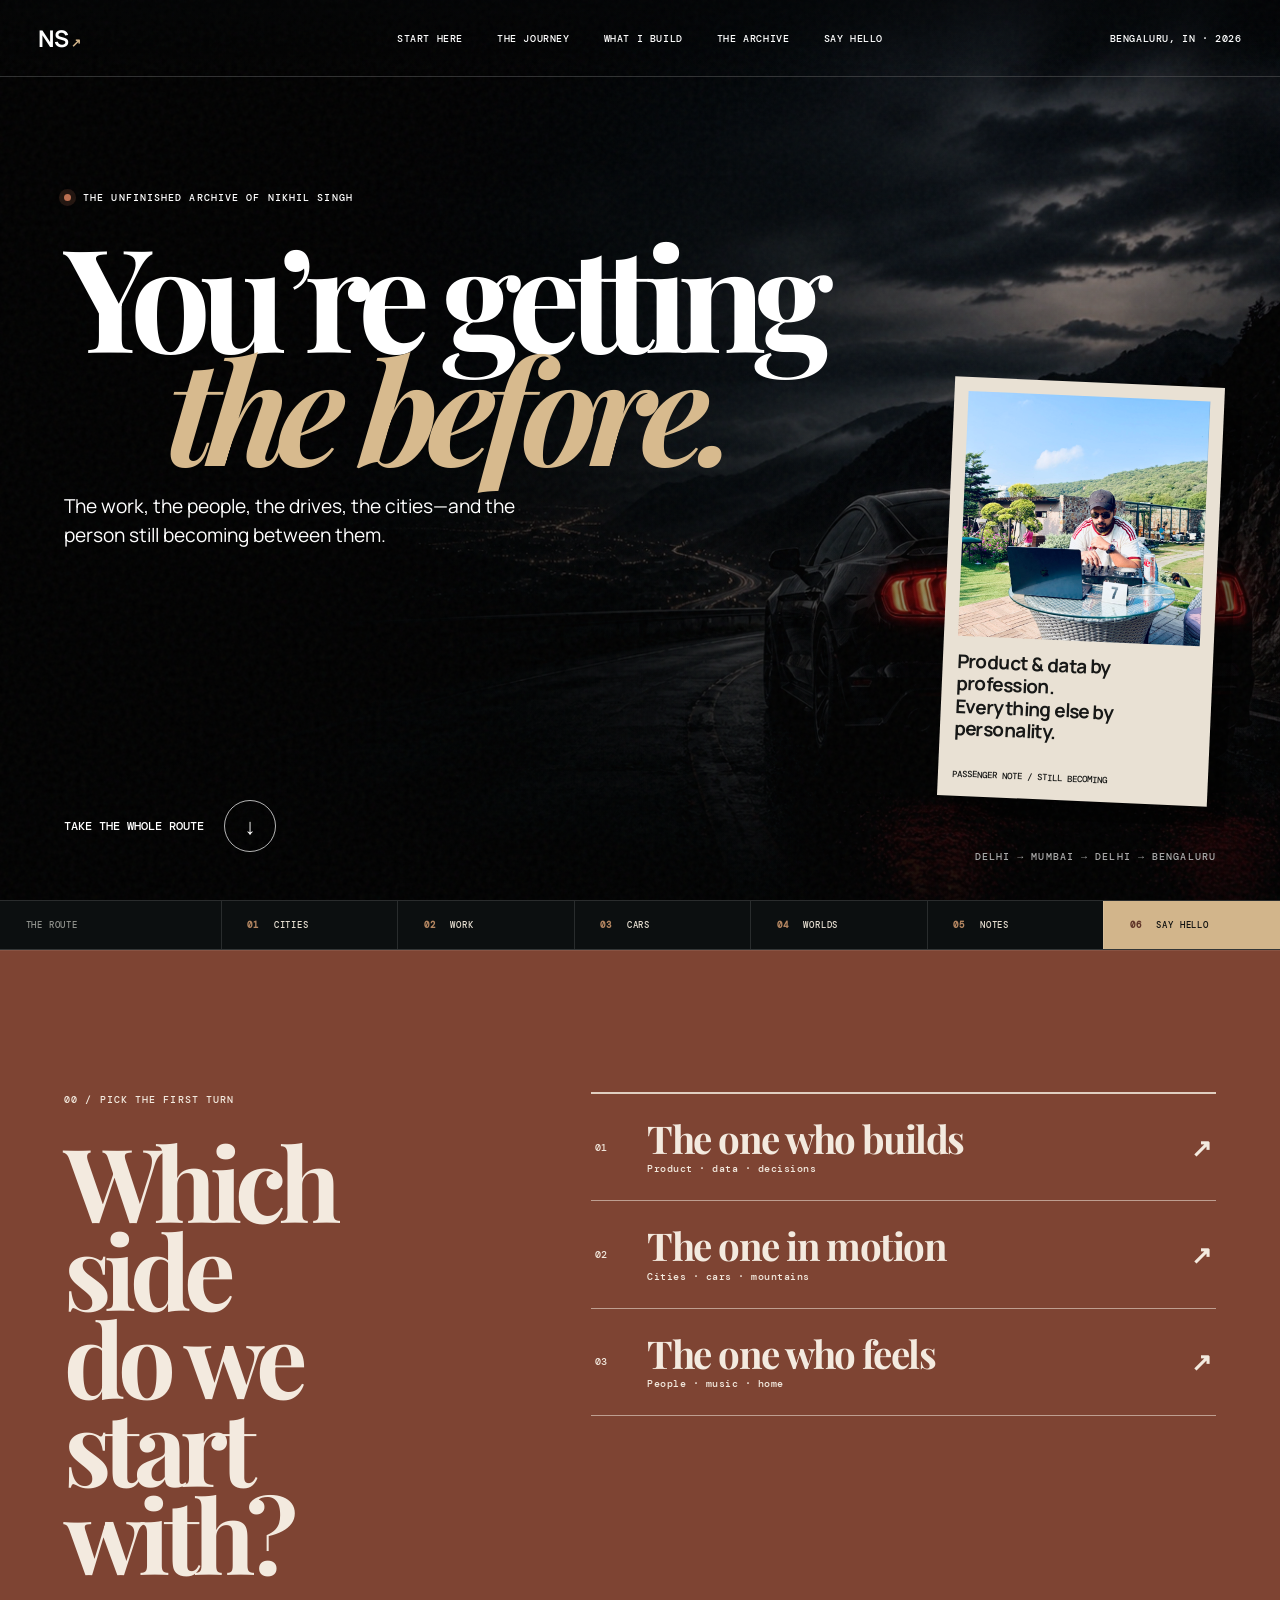
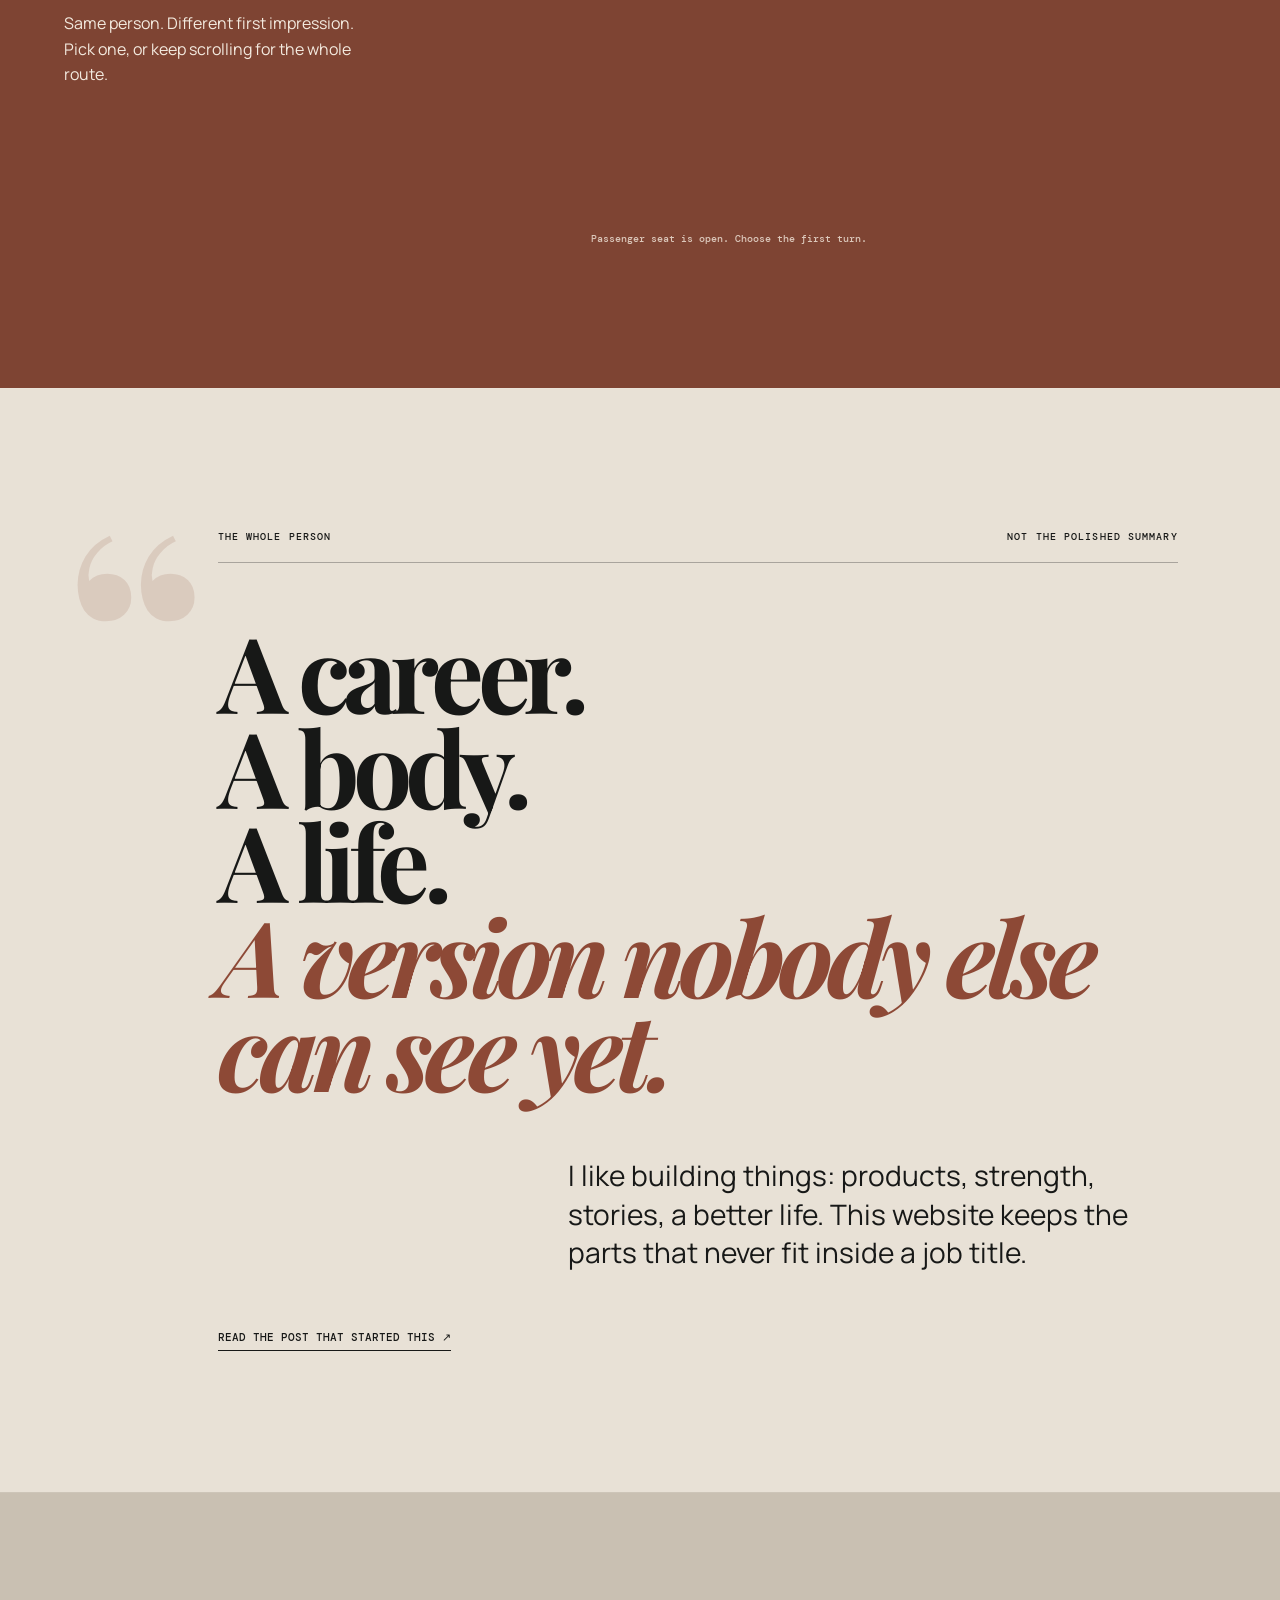
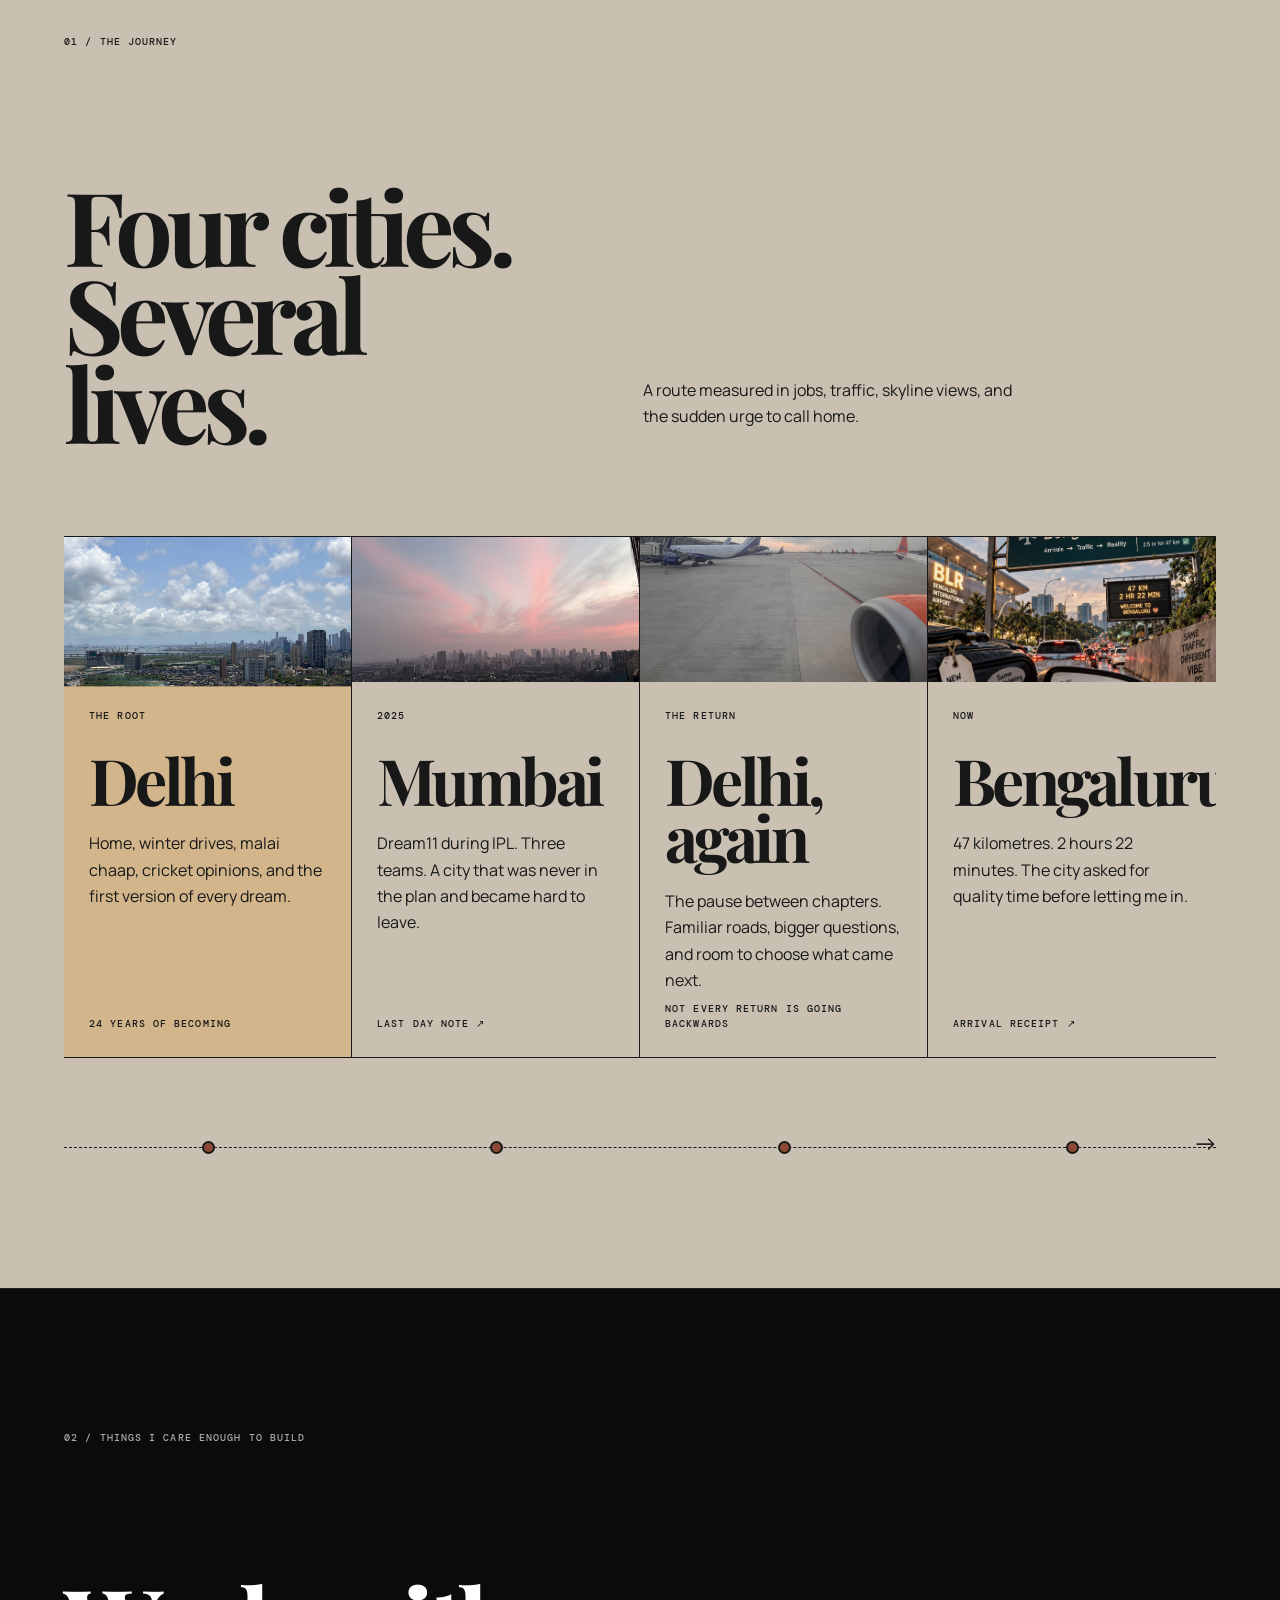
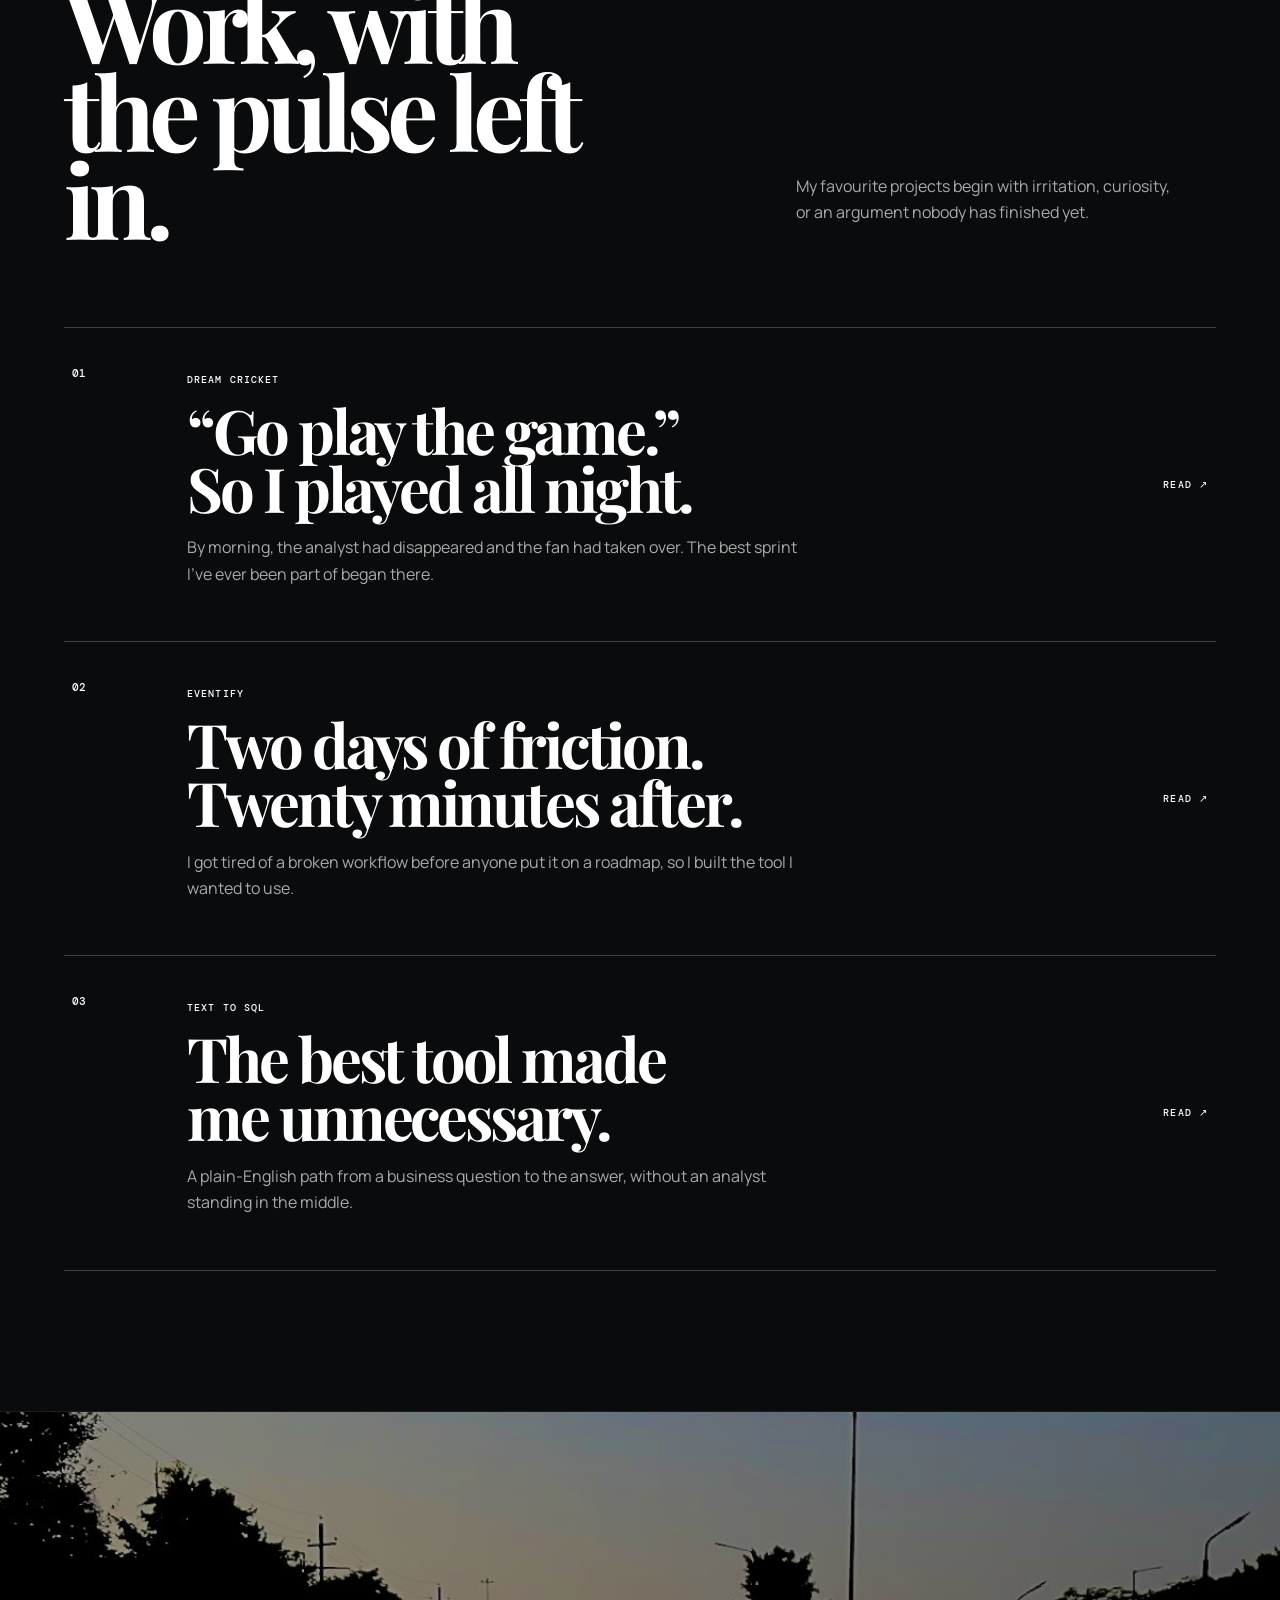
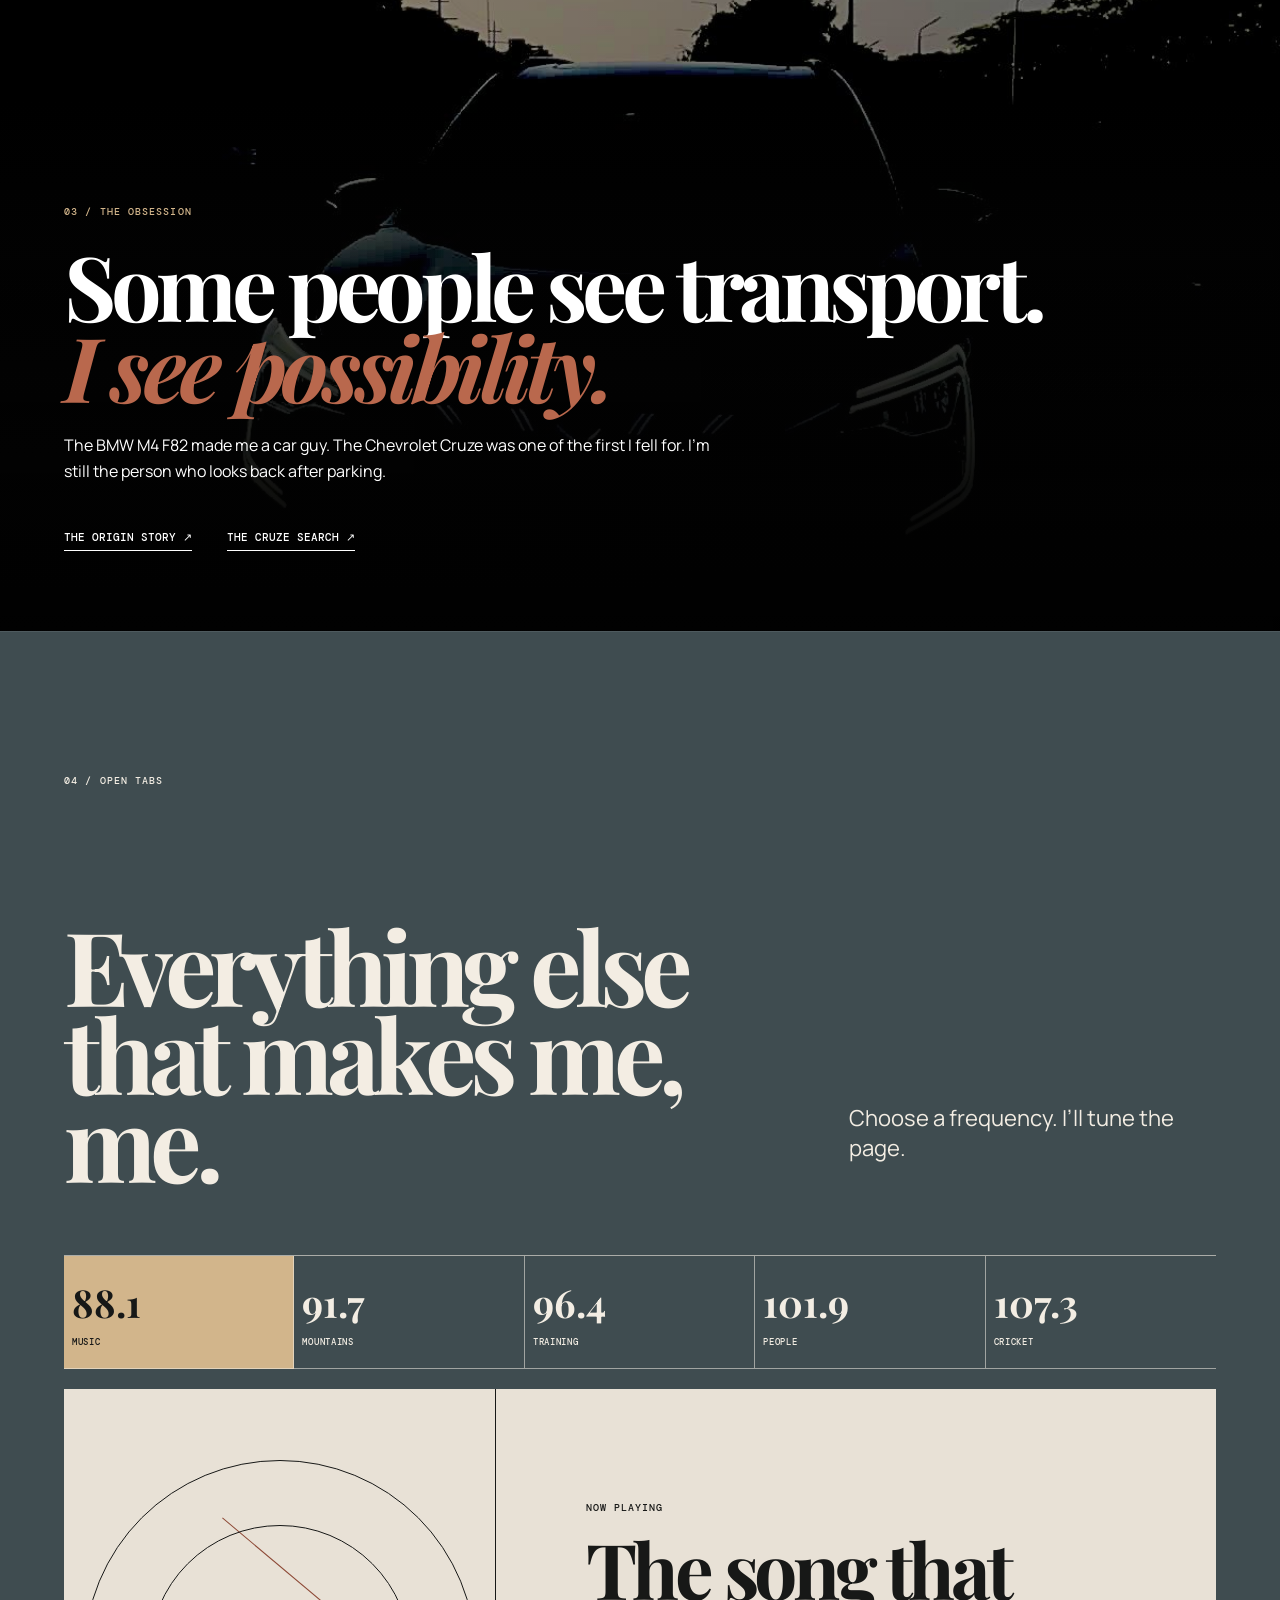
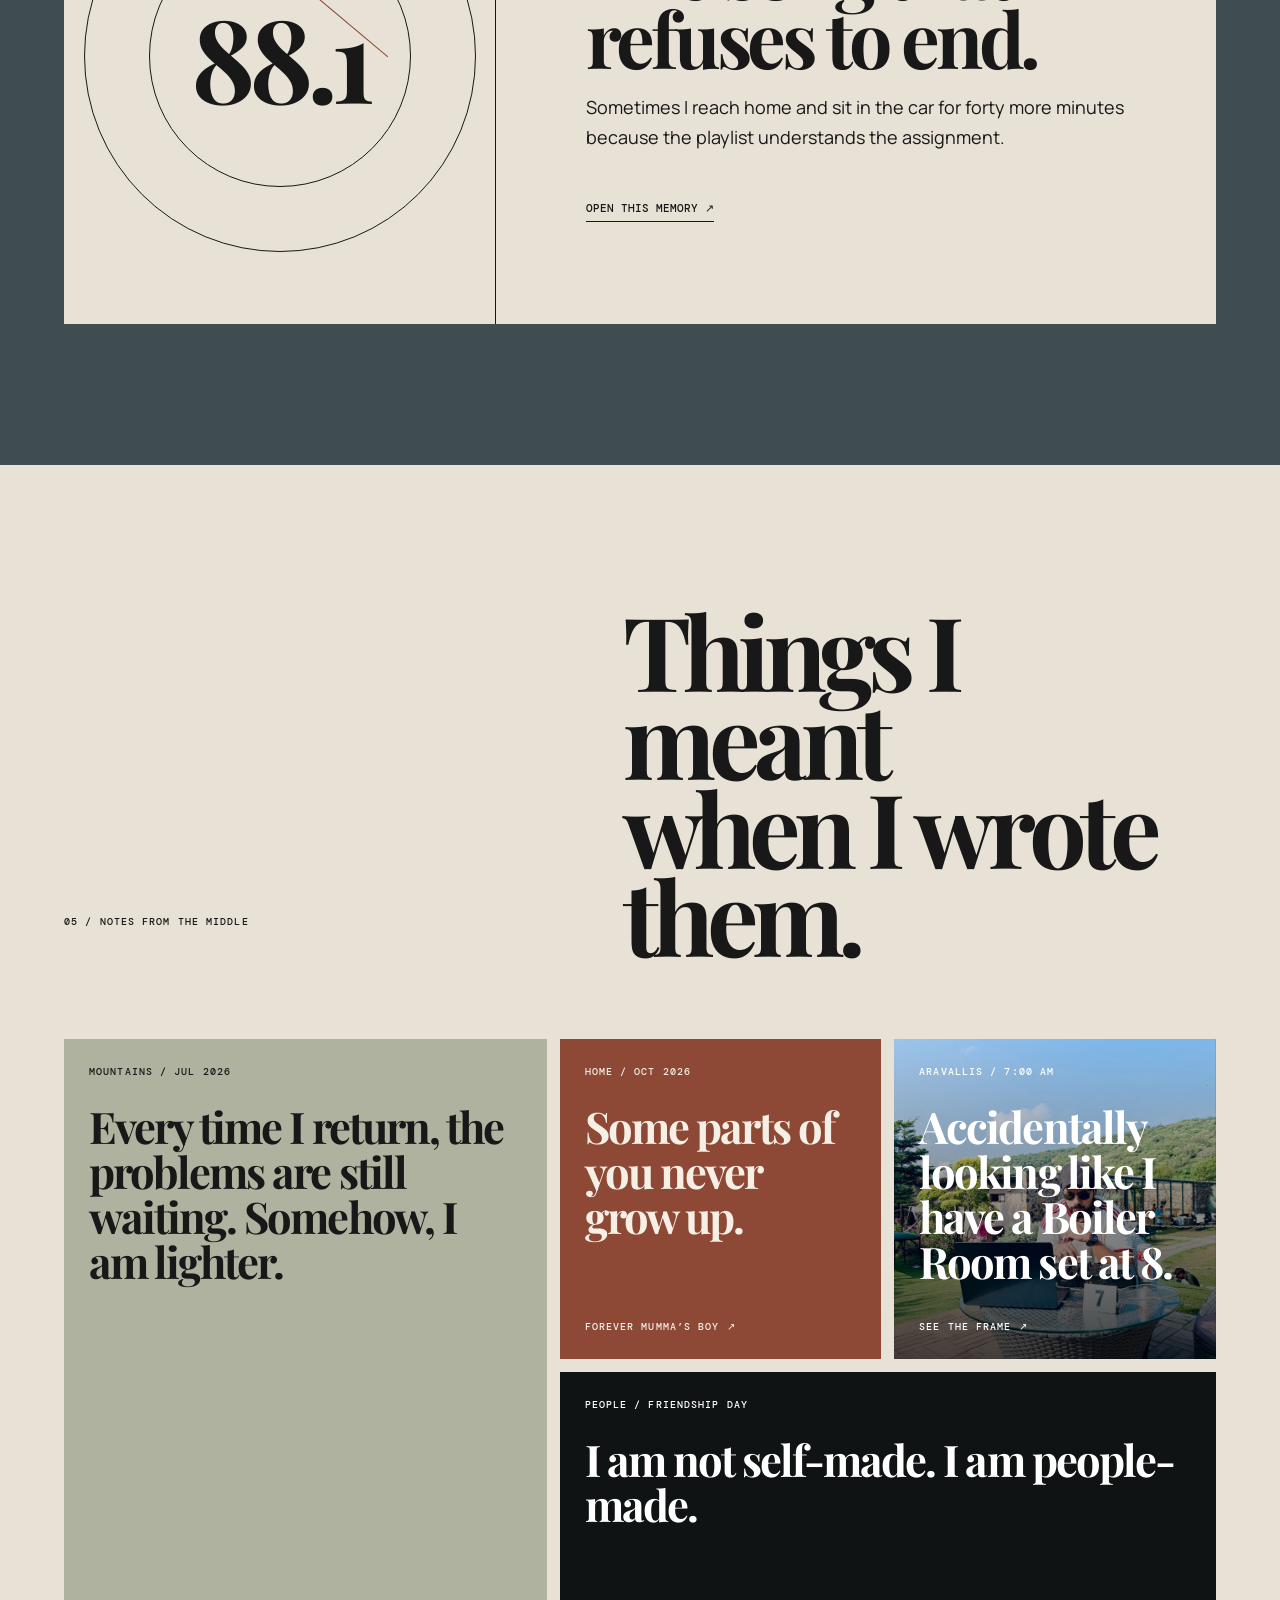
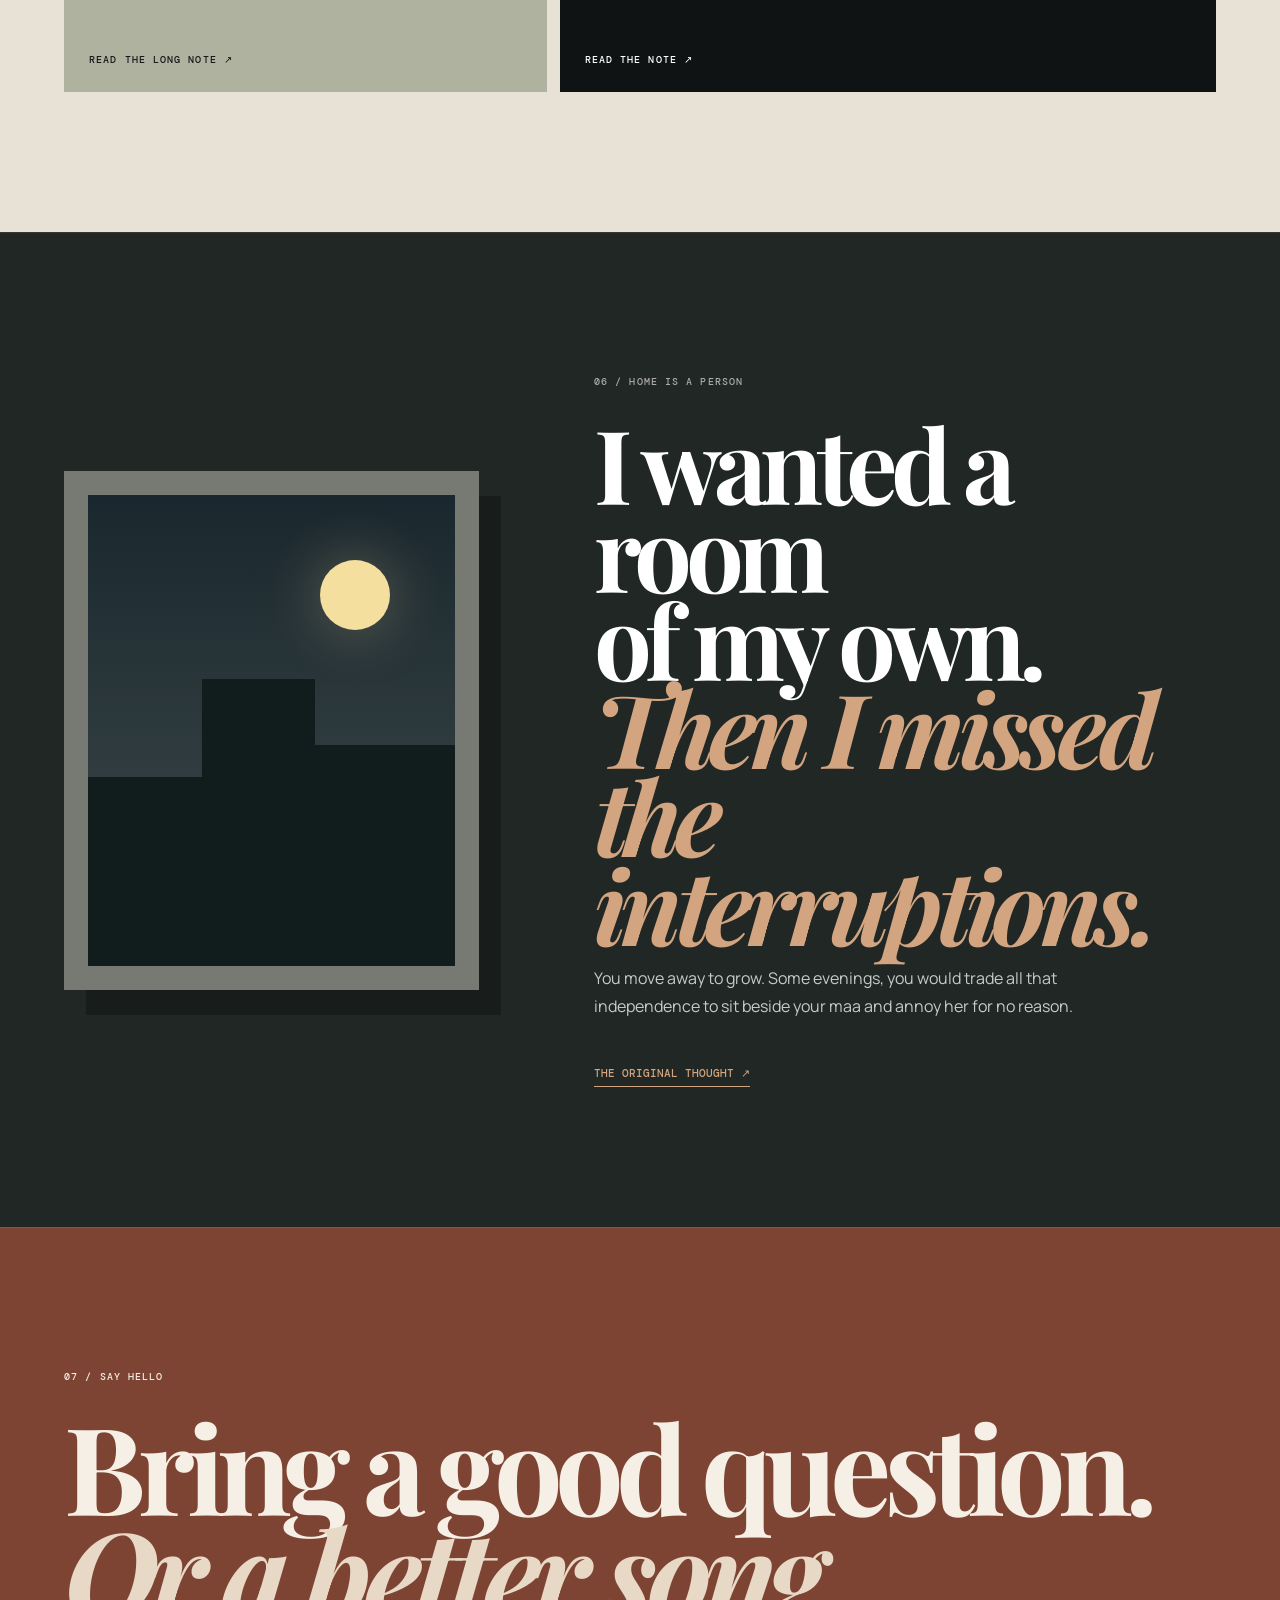
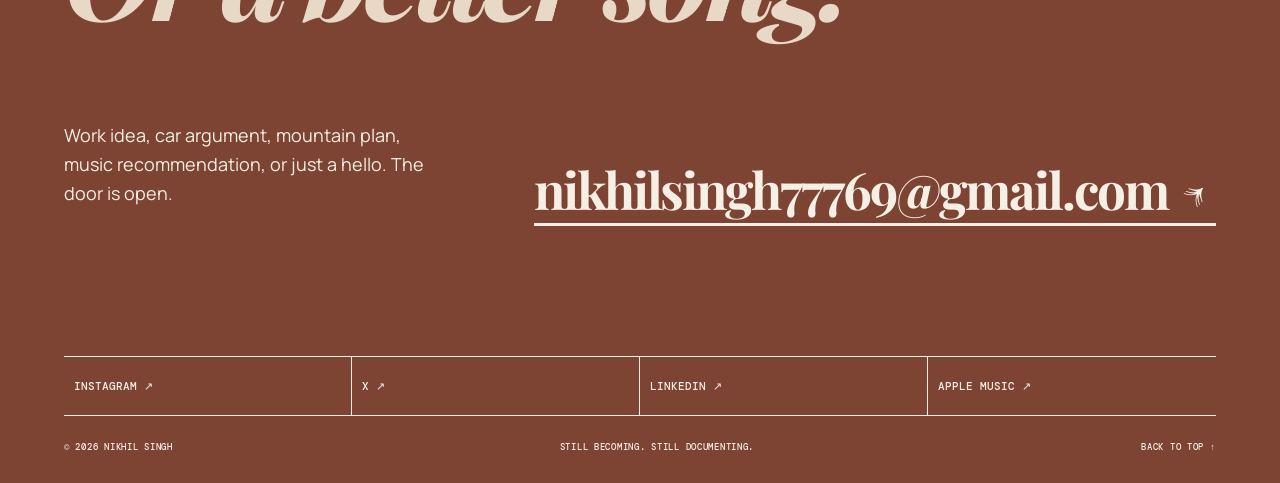
==== commit 71090577: "Revamp the living archive with a night drive palette" ====
--- a/index.html
+++ b/index.html
@@ -3,7 +3,7 @@
 <head>
   <meta charset="utf-8">
   <meta name="viewport" content="width=device-width, initial-scale=1">
-  <meta name="theme-color" content="#0c0c0c">
+  <meta name="theme-color" content="#090b0c">
   <meta name="description" content="Nikhil Singh, before the final version. Product, data, cities, cars, music, mountains, people, and everything still becoming.">
   <meta property="og:type" content="website"><meta property="og:url" content="https://itsnikhilversee.in/">
   <meta property="og:title" content="Nikhil Singh — You're getting the before"><meta property="og:description" content="A living archive of work, cities, obsessions, and the person becoming between them.">
@@ -21,9 +21,11 @@
   <a class="skip-link" href="#main">Skip to the story</a><div class="progress" aria-hidden="true"><span id="progressBar"></span></div>
   <header class="site-head" id="top"><a class="mark" href="#top" aria-label="Nikhil Singh, home">NS<span>↗</span></a><button class="menu-button" id="menuButton" type="button" aria-expanded="false" aria-controls="siteNav">Menu</button><nav class="site-nav" id="siteNav" aria-label="Main navigation"><a href="#route">Start here</a><a href="#timeline">The journey</a><a href="#work">What I build</a><a href="#archive">The archive</a><a href="#hello">Say hello</a></nav><span class="head-place">Bengaluru, IN · 2026</span></header>
   <main id="main">
-    <section class="hero" aria-labelledby="heroTitle"><div class="hero-image" aria-hidden="true"></div><div class="hero-noise" aria-hidden="true"></div><div class="hero-copy"><p class="kicker"><span></span> A living archive by Nikhil Singh</p><h1 id="heroTitle"><span>You’re getting</span><em>the before.</em></h1><p class="hero-intro">I spent too long waiting to become someone worth documenting. This is me stopping.</p></div><div class="hero-card"><img src="/assets/nikhil-aravallis.jpg" alt="Nikhil Singh mixing music outdoors in the Aravallis" width="1537" height="2048"><p>Product & data by profession.<br>Everything else by personality.</p><span>01 / STILL BECOMING</span></div><a class="enter" href="#route"><span>Enter the archive</span><b aria-hidden="true">↓</b></a><p class="hero-caption">DELHI → MUMBAI → DELHI → BENGALURU</p></section>
+    <section class="hero" aria-labelledby="heroTitle"><div class="hero-image" aria-hidden="true"></div><div class="hero-noise" aria-hidden="true"></div><div class="hero-copy"><p class="kicker"><span></span> The unfinished archive of Nikhil Singh</p><h1 id="heroTitle"><span>You’re getting</span><em>the before.</em></h1><p class="hero-intro">The work, the people, the drives, the cities—and the person still becoming between them.</p></div><div class="hero-card"><img src="/assets/nikhil-aravallis.jpg" alt="Nikhil Singh mixing music outdoors in the Aravallis" width="1537" height="2048"><p>Product & data by profession.<br>Everything else by personality.</p><span>PASSENGER NOTE / STILL BECOMING</span></div><a class="enter" href="#route"><span>Take the whole route</span><b aria-hidden="true">↓</b></a><p class="hero-caption">DELHI → MUMBAI → DELHI → BENGALURU</p></section>
 
-    <section class="route section" id="route" aria-labelledby="routeTitle"><div class="route-head"><p class="section-tag">00 / CHOOSE YOUR ENTRANCE</p><h2 id="routeTitle">Which Nikhil<br>did you come for?</h2><p>You’ll meet the same person. The order changes.</p></div><div class="route-picker" role="group" aria-label="Choose a route through the story"><button class="route-choice" type="button" data-route-choice="work"><span>01</span><strong>The one who builds</strong><small>Product · data · decisions</small><b>↗</b></button><button class="route-choice" type="button" data-route-choice="motion"><span>02</span><strong>The one in motion</strong><small>Cities · cars · mountains</small><b>↗</b></button><button class="route-choice" type="button" data-route-choice="human"><span>03</span><strong>The one who feels</strong><small>People · music · home</small><b>↗</b></button></div><p class="route-status" id="routeStatus" aria-live="polite">Or keep scrolling and take the whole route.</p></section>
+    <nav class="chapter-rail" aria-label="Story chapters"><span>THE ROUTE</span><a href="#timeline"><b>01</b> Cities</a><a href="#work"><b>02</b> Work</a><a href="#road"><b>03</b> Cars</a><a href="#archive"><b>04</b> Worlds</a><a href="#notes"><b>05</b> Notes</a><a href="#hello"><b>06</b> Say hello</a></nav>
+
+    <section class="route section" id="route" aria-labelledby="routeTitle"><div class="route-head"><p class="section-tag">00 / PICK THE FIRST TURN</p><h2 id="routeTitle">Which side<br>do we start with?</h2><p>Same person. Different first impression. Pick one, or keep scrolling for the whole route.</p></div><div class="route-picker" role="group" aria-label="Choose a route through the story"><button class="route-choice" type="button" data-route-choice="work"><span>01</span><strong>The one who builds</strong><small>Product · data · decisions</small><b>↗</b></button><button class="route-choice" type="button" data-route-choice="motion"><span>02</span><strong>The one in motion</strong><small>Cities · cars · mountains</small><b>↗</b></button><button class="route-choice" type="button" data-route-choice="human"><span>03</span><strong>The one who feels</strong><small>People · music · home</small><b>↗</b></button></div><p class="route-status" id="routeStatus" aria-live="polite">Passenger seat is open. Choose the first turn.</p></section>
 
     <section class="manifesto section" aria-labelledby="manifestoTitle"><div class="manifesto-label"><span>THE WHOLE PERSON</span><span>NOT THE POLISHED SUMMARY</span></div><h2 id="manifestoTitle">A career.<br>A body.<br>A life.<br><em>A version nobody else can see yet.</em></h2><p>I like building things: products, strength, stories, a better life. This website keeps the parts that never fit inside a job title.</p><a href="https://x.com/itsnikhilversee/status/2094483045843955953" target="_blank" rel="noopener noreferrer">Read the post that started this ↗</a></section>
 
@@ -31,11 +33,11 @@
 
     <section class="work section" id="work" aria-labelledby="workTitle"><div class="work-heading"><p class="section-tag">02 / THINGS I CARE ENOUGH TO BUILD</p><h2 id="workTitle">Work, with<br>the pulse left in.</h2><p>My favourite projects begin with irritation, curiosity, or an argument nobody has finished yet.</p></div><div class="case-list"><a class="case" href="https://www.linkedin.com/feed/update/urn:li:activity:7477601772543328256/" target="_blank" rel="noopener noreferrer"><span class="case-num">01</span><div><small>DREAM CRICKET</small><h3>“Go play the game.”<br>So I played all night.</h3><p>By morning, the analyst had disappeared and the fan had taken over. The best sprint I’ve ever been part of began there.</p></div><b>READ ↗</b></a><a class="case" href="https://www.linkedin.com/feed/update/urn:li:activity:7467790924903960576/" target="_blank" rel="noopener noreferrer"><span class="case-num">02</span><div><small>EVENTIFY</small><h3>Two days of friction.<br>Twenty minutes after.</h3><p>I got tired of a broken workflow before anyone put it on a roadmap, so I built the tool I wanted to use.</p></div><b>READ ↗</b></a><a class="case" href="https://www.linkedin.com/feed/update/urn:li:activity:7462728862700007424/" target="_blank" rel="noopener noreferrer"><span class="case-num">03</span><div><small>TEXT TO SQL</small><h3>The best tool made<br>me unnecessary.</h3><p>A plain-English path from a business question to the answer, without an analyst standing in the middle.</p></div><b>READ ↗</b></a></div></section>
 
-    <section class="road-break" aria-label="A note about cars"><div class="road-image" aria-hidden="true"></div><div class="road-copy"><span>03 / THE OBSESSION</span><h2>Some people see transport.<br><em>I see possibility.</em></h2><p>The BMW M4 F82 made me a car guy. The Chevrolet Cruze was one of the first I fell for. I’m still the person who looks back after parking.</p><div><a href="https://x.com/itsnikhilversee/status/1604792148263436289" target="_blank" rel="noopener noreferrer">The origin story ↗</a><a href="https://x.com/itsnikhilversee/status/2091462322569269382" target="_blank" rel="noopener noreferrer">The Cruze search ↗</a></div></div></section>
+    <section class="road-break" id="road" aria-label="A note about cars"><div class="road-image" aria-hidden="true"></div><div class="road-copy"><span>03 / THE OBSESSION</span><h2>Some people see transport.<br><em>I see possibility.</em></h2><p>The BMW M4 F82 made me a car guy. The Chevrolet Cruze was one of the first I fell for. I’m still the person who looks back after parking.</p><div><a href="https://x.com/itsnikhilversee/status/1604792148263436289" target="_blank" rel="noopener noreferrer">The origin story ↗</a><a href="https://x.com/itsnikhilversee/status/2091462322569269382" target="_blank" rel="noopener noreferrer">The Cruze search ↗</a></div></div></section>
 
     <section class="archive section" id="archive" aria-labelledby="archiveTitle"><div class="archive-head"><p class="section-tag">04 / OPEN TABS</p><h2 id="archiveTitle">Everything else<br>that makes me, me.</h2><p>Choose a frequency. I’ll tune the page.</p></div><div class="frequency" role="tablist" aria-label="Explore Nikhil's worlds"><button class="freq active" type="button" role="tab" aria-selected="true" data-freq="music">88.1 <span>MUSIC</span></button><button class="freq" type="button" role="tab" aria-selected="false" data-freq="mountains">91.7 <span>MOUNTAINS</span></button><button class="freq" type="button" role="tab" aria-selected="false" data-freq="training">96.4 <span>TRAINING</span></button><button class="freq" type="button" role="tab" aria-selected="false" data-freq="people">101.9 <span>PEOPLE</span></button><button class="freq" type="button" role="tab" aria-selected="false" data-freq="cricket">107.3 <span>CRICKET</span></button></div><div class="radio" id="radioPanel" data-channel="music" role="tabpanel" aria-live="polite"><div class="radio-dial"><span id="radioNumber">88.1</span><i></i></div><div class="radio-copy"><p id="radioKicker">NOW PLAYING</p><h3 id="radioTitle">The song that refuses to end.</h3><p id="radioText">Sometimes I reach home and sit in the car for forty more minutes because the playlist understands the assignment.</p><a id="radioLink" href="https://x.com/itsnikhilversee/status/2081462201479733641" target="_blank" rel="noopener noreferrer">Open this memory ↗</a></div></div></section>
 
-    <section class="notes section" aria-labelledby="notesTitle"><div class="notes-head"><p class="section-tag">05 / NOTES FROM THE MIDDLE</p><h2 id="notesTitle">Things I meant<br>when I wrote them.</h2></div><div class="notes-grid"><a class="note note-tall" href="https://x.com/itsnikhilversee/status/2080717938701836336" target="_blank" rel="noopener noreferrer"><span>MOUNTAINS / JUL 2026</span><p>Every time I return, the problems are still waiting. Somehow, I am lighter.</p><b>READ THE LONG NOTE ↗</b></a><a class="note note-red" href="https://x.com/itsnikhilversee/status/2108875377791951186" target="_blank" rel="noopener noreferrer"><span>HOME / OCT 2026</span><p>Some parts of you never grow up.</p><b>FOREVER MUMMA’S BOY ↗</b></a><a class="note note-photo" href="https://x.com/itsnikhilversee/status/2099005667222945858" target="_blank" rel="noopener noreferrer"><span>ARAVALLIS / 7:00 AM</span><p>Accidentally looking like I have a Boiler Room set at 8.</p><b>SEE THE FRAME ↗</b></a><a class="note note-dark" href="https://www.linkedin.com/feed/update/urn:li:activity:7489526646002089985/" target="_blank" rel="noopener noreferrer"><span>PEOPLE / FRIENDSHIP DAY</span><p>I am not self-made. I am people-made.</p><b>READ THE NOTE ↗</b></a></div></section>
+    <section class="notes section" id="notes" aria-labelledby="notesTitle"><div class="notes-head"><p class="section-tag">05 / NOTES FROM THE MIDDLE</p><h2 id="notesTitle">Things I meant<br>when I wrote them.</h2></div><div class="notes-grid"><a class="note note-tall" href="https://x.com/itsnikhilversee/status/2080717938701836336" target="_blank" rel="noopener noreferrer"><span>MOUNTAINS / JUL 2026</span><p>Every time I return, the problems are still waiting. Somehow, I am lighter.</p><b>READ THE LONG NOTE ↗</b></a><a class="note note-red" href="https://x.com/itsnikhilversee/status/2108875377791951186" target="_blank" rel="noopener noreferrer"><span>HOME / OCT 2026</span><p>Some parts of you never grow up.</p><b>FOREVER MUMMA’S BOY ↗</b></a><a class="note note-photo" href="https://x.com/itsnikhilversee/status/2099005667222945858" target="_blank" rel="noopener noreferrer"><span>ARAVALLIS / 7:00 AM</span><p>Accidentally looking like I have a Boiler Room set at 8.</p><b>SEE THE FRAME ↗</b></a><a class="note note-dark" href="https://www.linkedin.com/feed/update/urn:li:activity:7489526646002089985/" target="_blank" rel="noopener noreferrer"><span>PEOPLE / FRIENDSHIP DAY</span><p>I am not self-made. I am people-made.</p><b>READ THE NOTE ↗</b></a></div></section>
 
     <section class="home section" aria-labelledby="homeTitle"><div class="home-window" aria-hidden="true"><span></span><i></i><b></b></div><div class="home-copy"><p class="section-tag">06 / HOME IS A PERSON</p><h2 id="homeTitle">I wanted a room<br>of my own.<br><em>Then I missed<br>the interruptions.</em></h2><p>You move away to grow. Some evenings, you would trade all that independence to sit beside your maa and annoy her for no reason.</p><a href="https://x.com/itsnikhilversee/status/2108875377791951186" target="_blank" rel="noopener noreferrer">The original thought ↗</a></div></section>
 
--- a/assets/site.css
+++ b/assets/site.css
@@ -25,4 +25,19 @@
 .city-card h3{margin-top:28px}
 .road-image{background:linear-gradient(90deg,rgba(0,0,0,.1) 20%,rgba(0,0,0,.25)),linear-gradient(0deg,#060606 0%,transparent 65%),url('/assets/nikhil-car-playlist.jpg') center 43%/cover}
 .note-photo{background:linear-gradient(rgba(0,0,0,.08),rgba(0,0,0,.72)),url('/assets/nikhil-aravallis.jpg') center 66%/cover}
+/* Night archive revamp */
+:root{--black:#090b0c;--ink:#171817;--paper:#e8e1d6;--cream:#f5efe5;--red:#8d4936;--acid:#d2b58b;--blue:#3f4c50;--line:rgba(23,24,23,.3)}
+::selection{background:#b99163;color:#090b0c}:focus-visible{outline-color:#d2b58b}.progress span{background:#b76b4f}
+.site-head{background:linear-gradient(180deg,rgba(5,7,8,.42),transparent);border-color:rgba(255,255,255,.18)}.mark span{color:#d2b58b}.site-nav a:hover{color:#d2b58b}
+.hero-image{background-image:linear-gradient(90deg,rgba(5,7,8,.96) 0%,rgba(5,7,8,.68) 44%,rgba(5,7,8,.08) 78%),linear-gradient(0deg,rgba(5,7,8,.9),transparent 52%),url('/assets/hero-road-v2.jpg');filter:saturate(.68) contrast(1.06)}.kicker span{background:#bc7052;box-shadow:0 0 0 5px rgba(188,112,82,.17)}.hero h1 em{color:#d7ba8e}.hero-card{background:#e9e1d4;box-shadow:18px 20px 0 rgba(0,0,0,.38)}.enter:hover b{background:#d2b58b;border-color:#d2b58b}
+.chapter-rail{position:sticky;z-index:35;top:0;display:grid;grid-template-columns:1.25fr repeat(6,1fr);align-items:stretch;background:#0c0f10;color:#e7dfd2;border-top:1px solid rgba(255,255,255,.12);border-bottom:1px solid rgba(255,255,255,.16)}.chapter-rail>span,.chapter-rail a{padding:18px 2vw;font:500 9px var(--mono);letter-spacing:.09em;text-transform:uppercase}.chapter-rail>span{color:#8f918c}.chapter-rail a{border-left:1px solid rgba(255,255,255,.12);text-decoration:none;transition:.25s}.chapter-rail a b{margin-right:9px;color:#b48661}.chapter-rail a:hover{background:#d2b58b;color:#101211}.chapter-rail a:hover b{color:#5f3528}
+.chapter-rail a.active{background:#d2b58b;color:#101211}.chapter-rail a.active b{color:#5f3528}
+.route{background:#7e4433;color:#f3eadf}.route-picker{border-color:#e0cfc1}.route-choice{color:#f3eadf;border-color:rgba(243,234,223,.55)}.route-choice:hover,.route-choice.selected{background:#e9dfd2;color:#171817}.route-status{color:#dcc8bb}
+.manifesto{background:#e8e1d6}.manifesto:before{color:#8d4936}.manifesto h2 em{color:#8d4936}.timeline{background:#c9c0b2}.city-card:hover,.city-card.active{background:#d2b58b}.map-line i{background:#8d4936}
+.work{background:#090b0c}.case-list,.case{border-color:#3c4141}.case:hover{background:#d2b58b}.road-break{background:#07090a}.road-copy>span{color:#d2b58b}.road-copy h2 em{color:#b9684d}
+.archive{background:#3f4c50;color:#f3ede3}.frequency{border-color:rgba(243,237,227,.6)}.freq{color:#f3ede3;border-color:rgba(243,237,227,.55)}.freq:hover,.freq.active{background:#d2b58b;color:#171817}.radio{background:#e8e1d6;color:#171817}.radio-dial i{background:#8d4936}.radio[data-channel=mountains]{background:#bcc0ab}.radio[data-channel=training]{background:#bd886c}.radio[data-channel=people]{background:#c5aaa4}.radio[data-channel=cricket]{background:#b9b08e}
+.notes{background:#e8e1d6}.note-tall{background:#aeb29f}.note-red{background:#8d4936;color:#f5efe5}.note-dark{background:#101314}.home{background:#202725}.home-copy h2 em,.home-copy a{color:#d2a47f}.hello{background:#7e4433;color:#f5efe5}.hello h2 em{color:#e8d8c6}.socials a:hover{background:#d2b58b;color:#171817}
+#timeline,#work,#road,#archive,#notes,#hello{scroll-margin-top:52px}.section,.road-break{border-top:1px solid rgba(255,255,255,.08)}
+@media(max-width:760px){.chapter-rail{grid-template-columns:110px repeat(6,112px);overflow-x:auto;scrollbar-width:none}.chapter-rail::-webkit-scrollbar{display:none}.chapter-rail>span,.chapter-rail a{padding:15px 16px}.site-nav{background:#0a0c0d}.route-choice{border-color:rgba(243,234,223,.55)}}
+@media(max-width:480px){.chapter-rail{grid-template-columns:96px repeat(6,105px)}.chapter-rail>span,.chapter-rail a{font-size:8px;padding:14px 12px}.hero-intro{line-height:1.55}.route-head>p:last-child{font-size:14px}.hero-card{background:#ebe3d7}}
 @media(prefers-reduced-motion:reduce){html{scroll-behavior:auto}*{transition-duration:.01ms!important}}
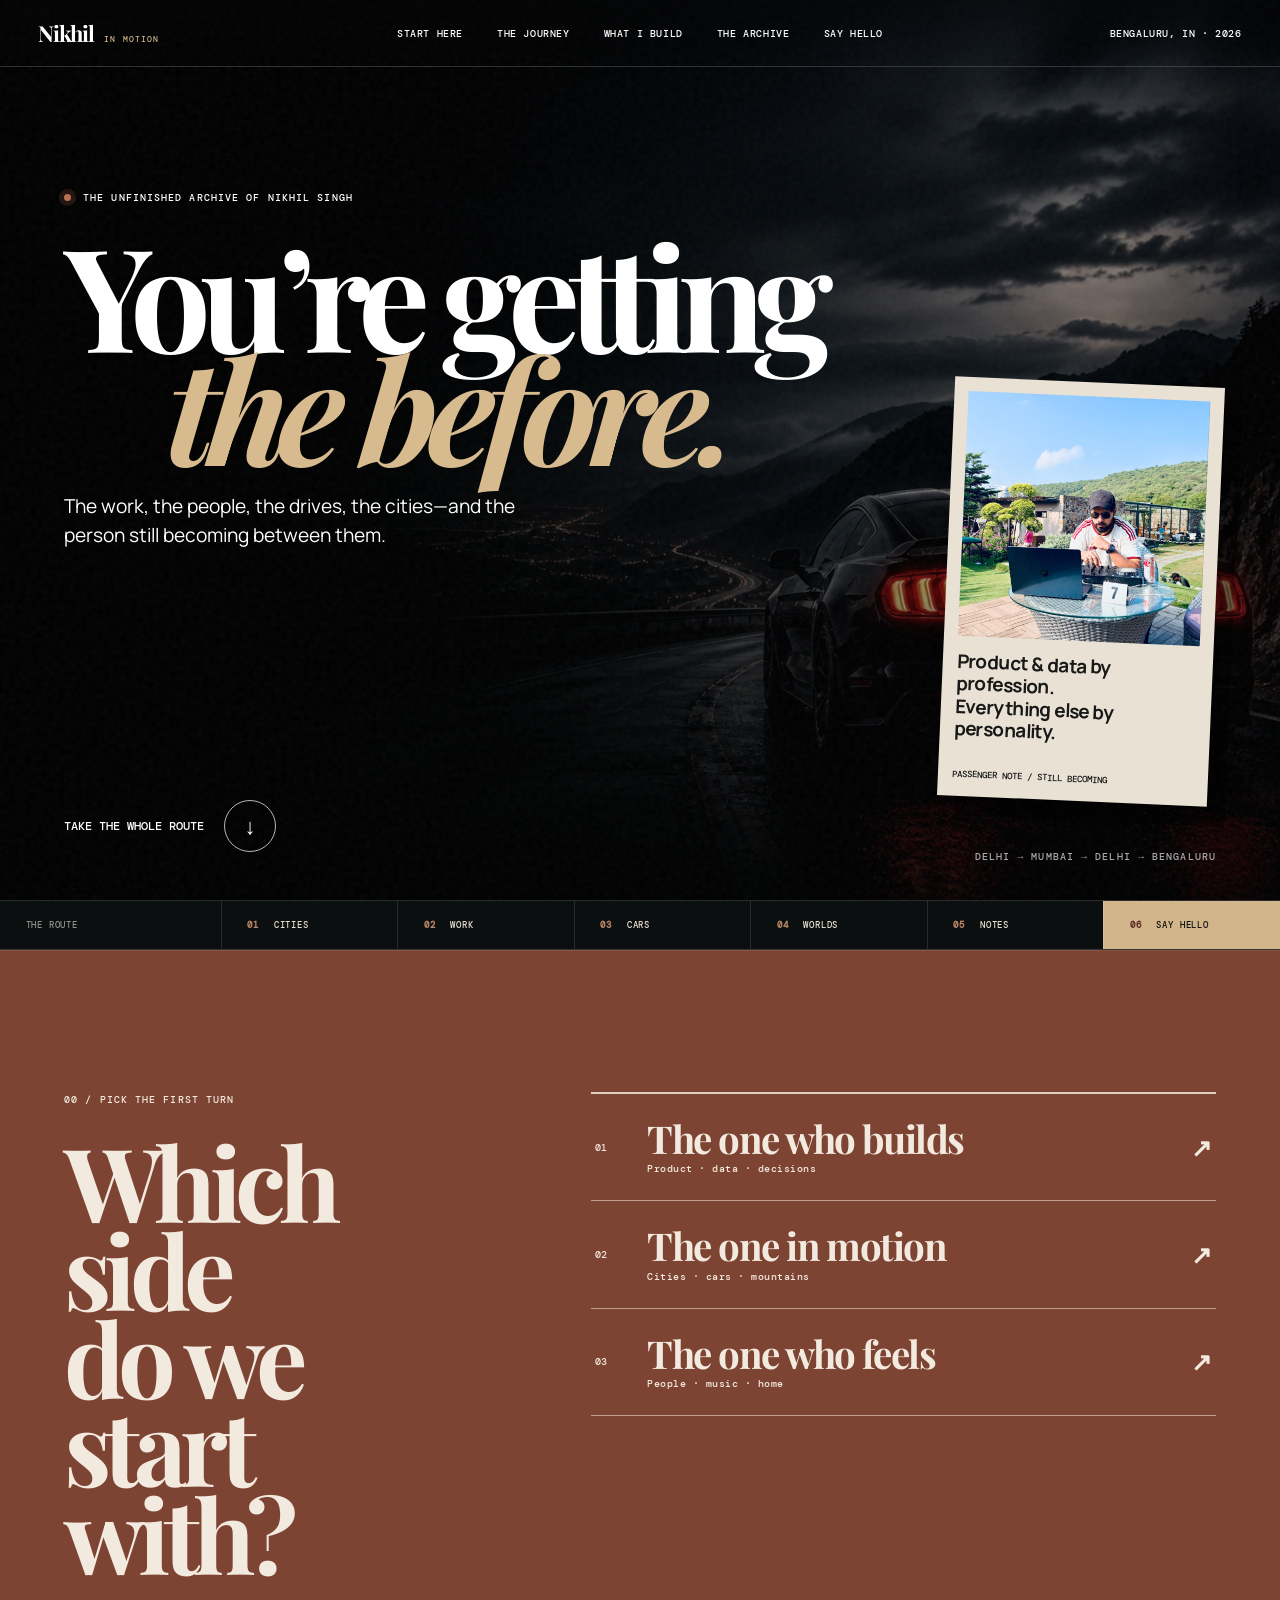
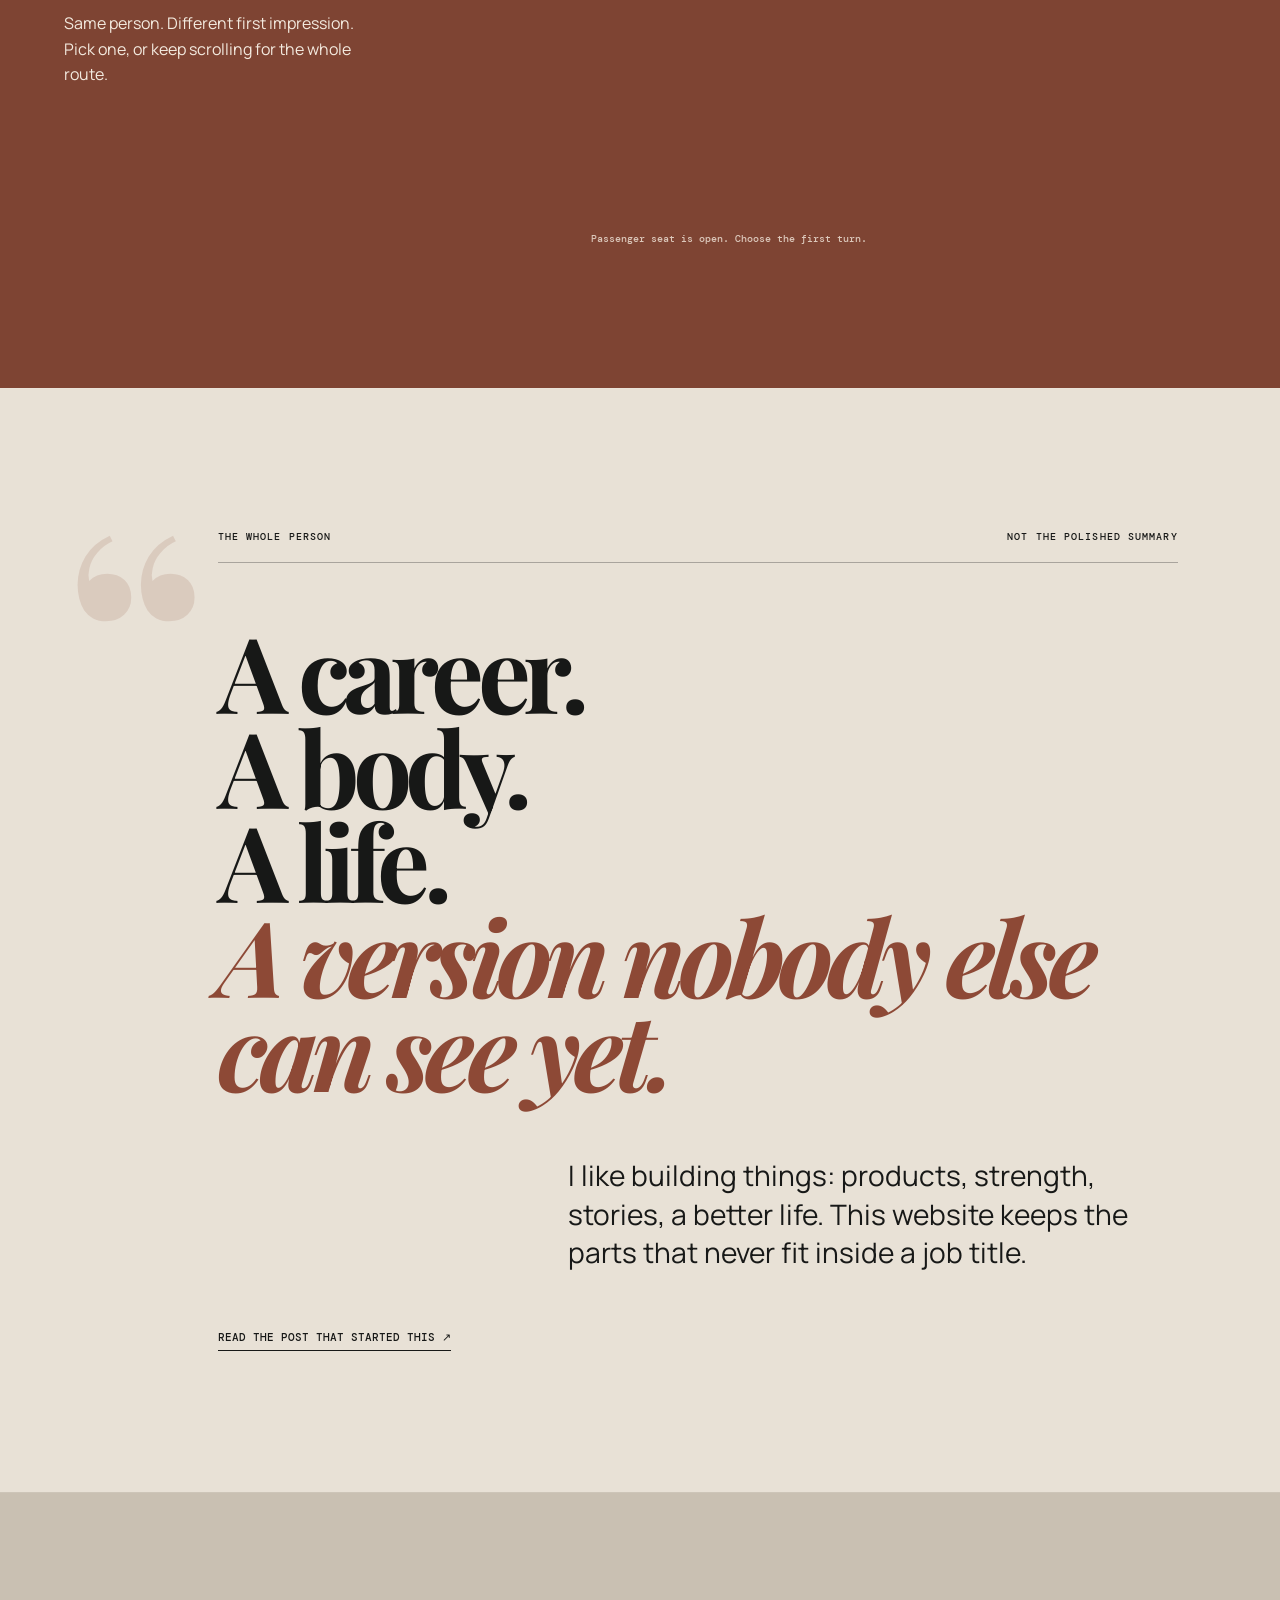
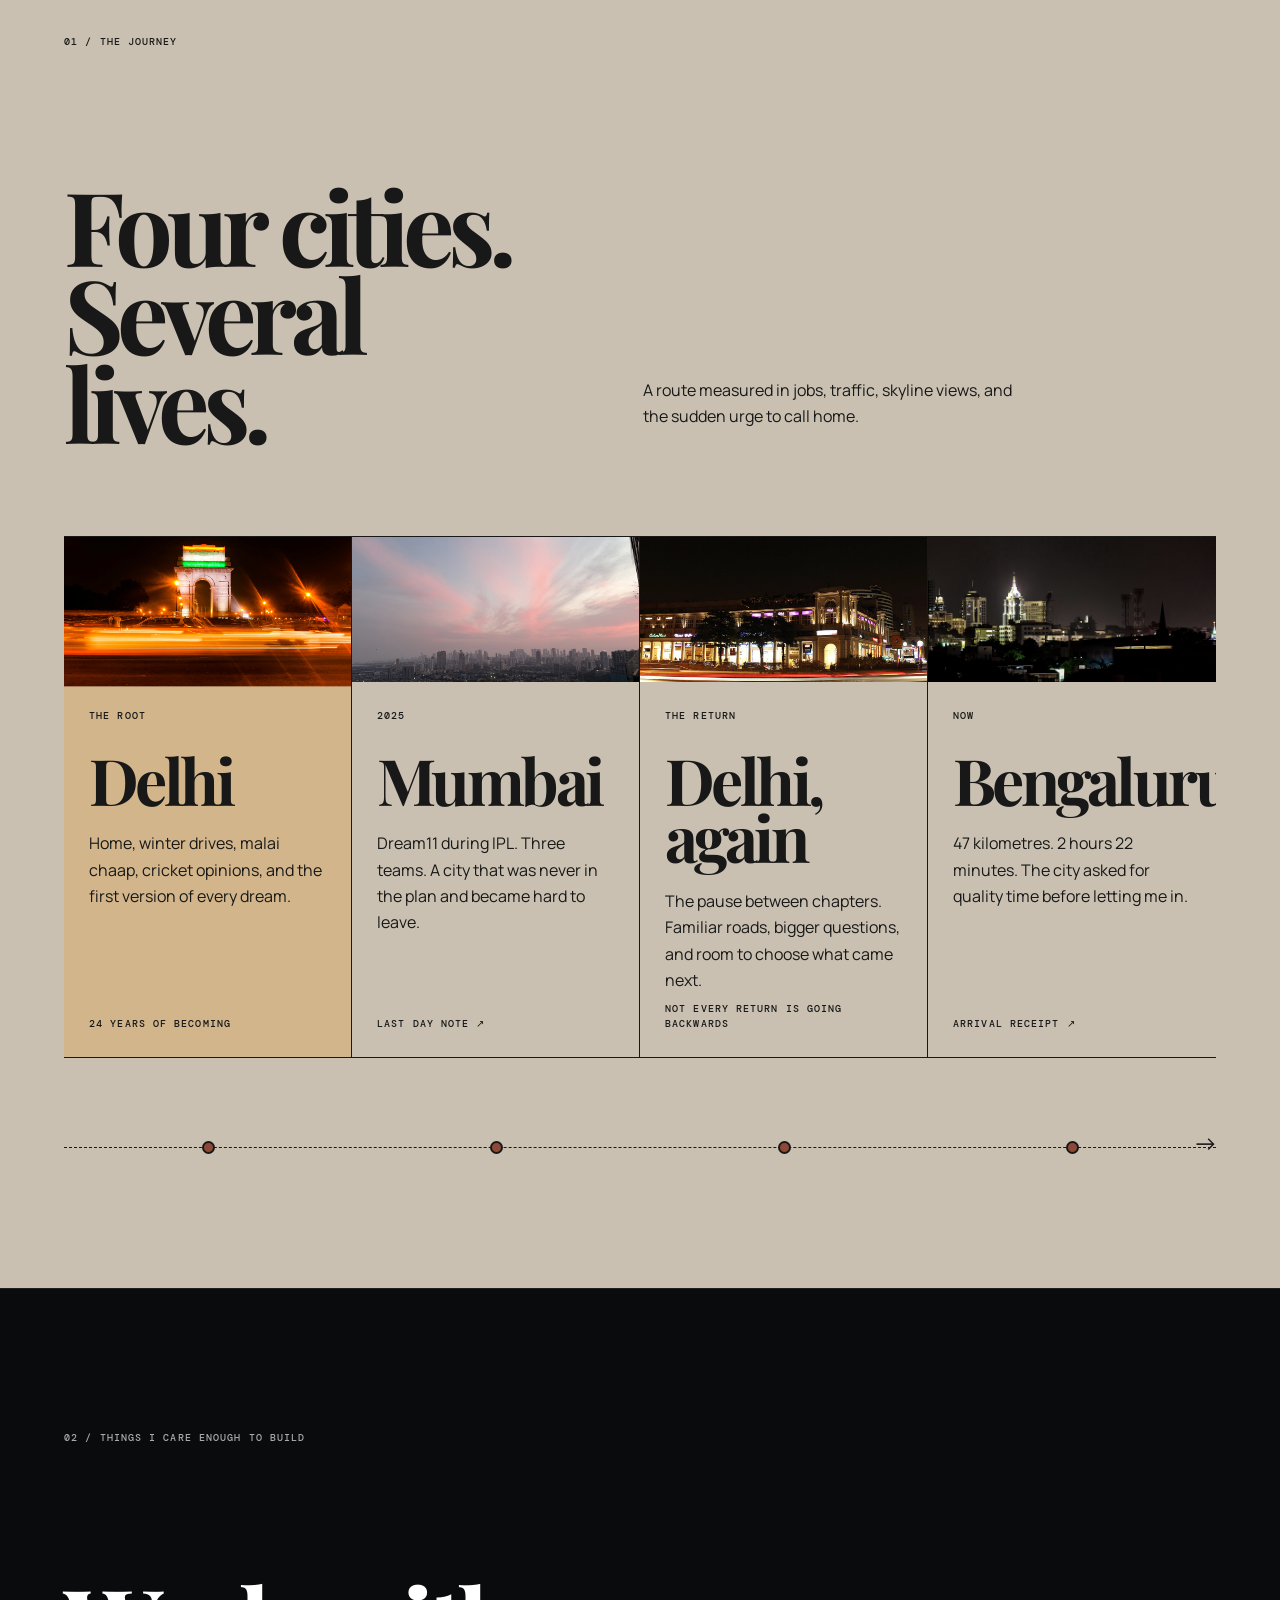
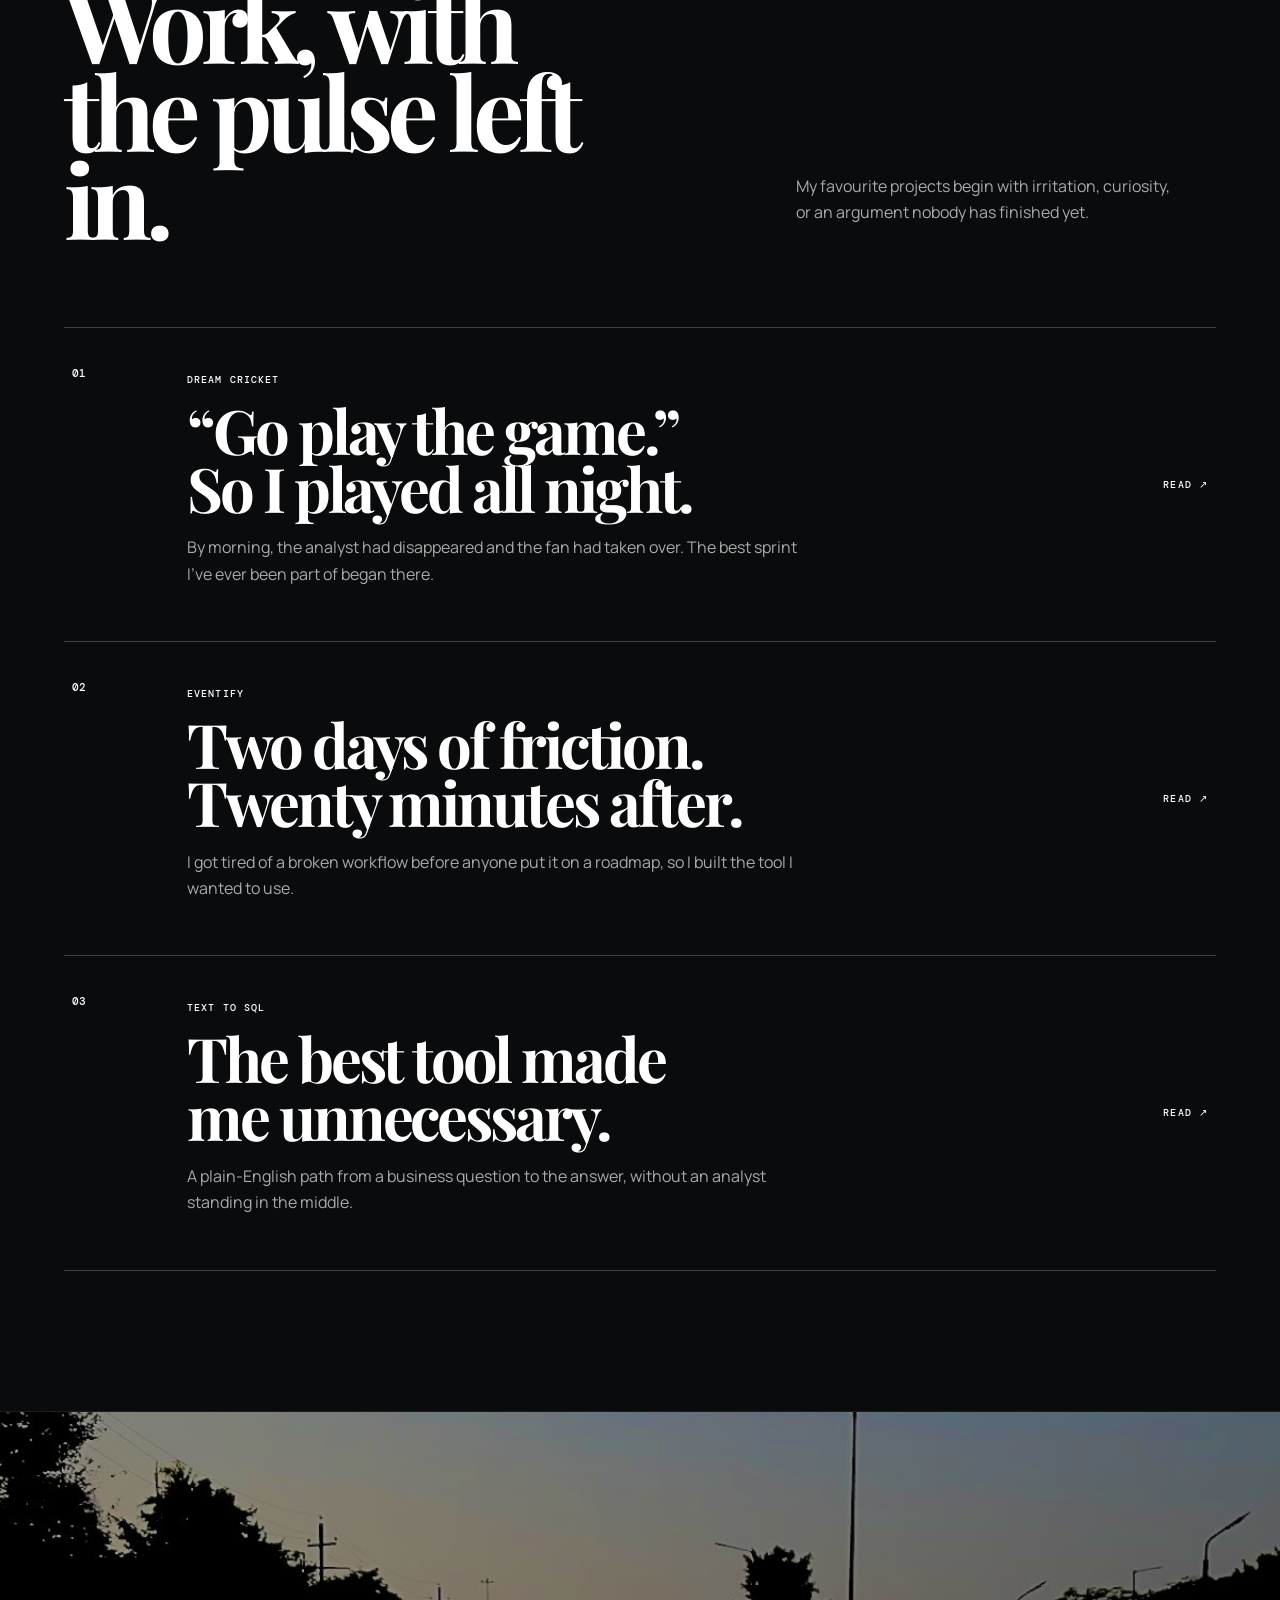
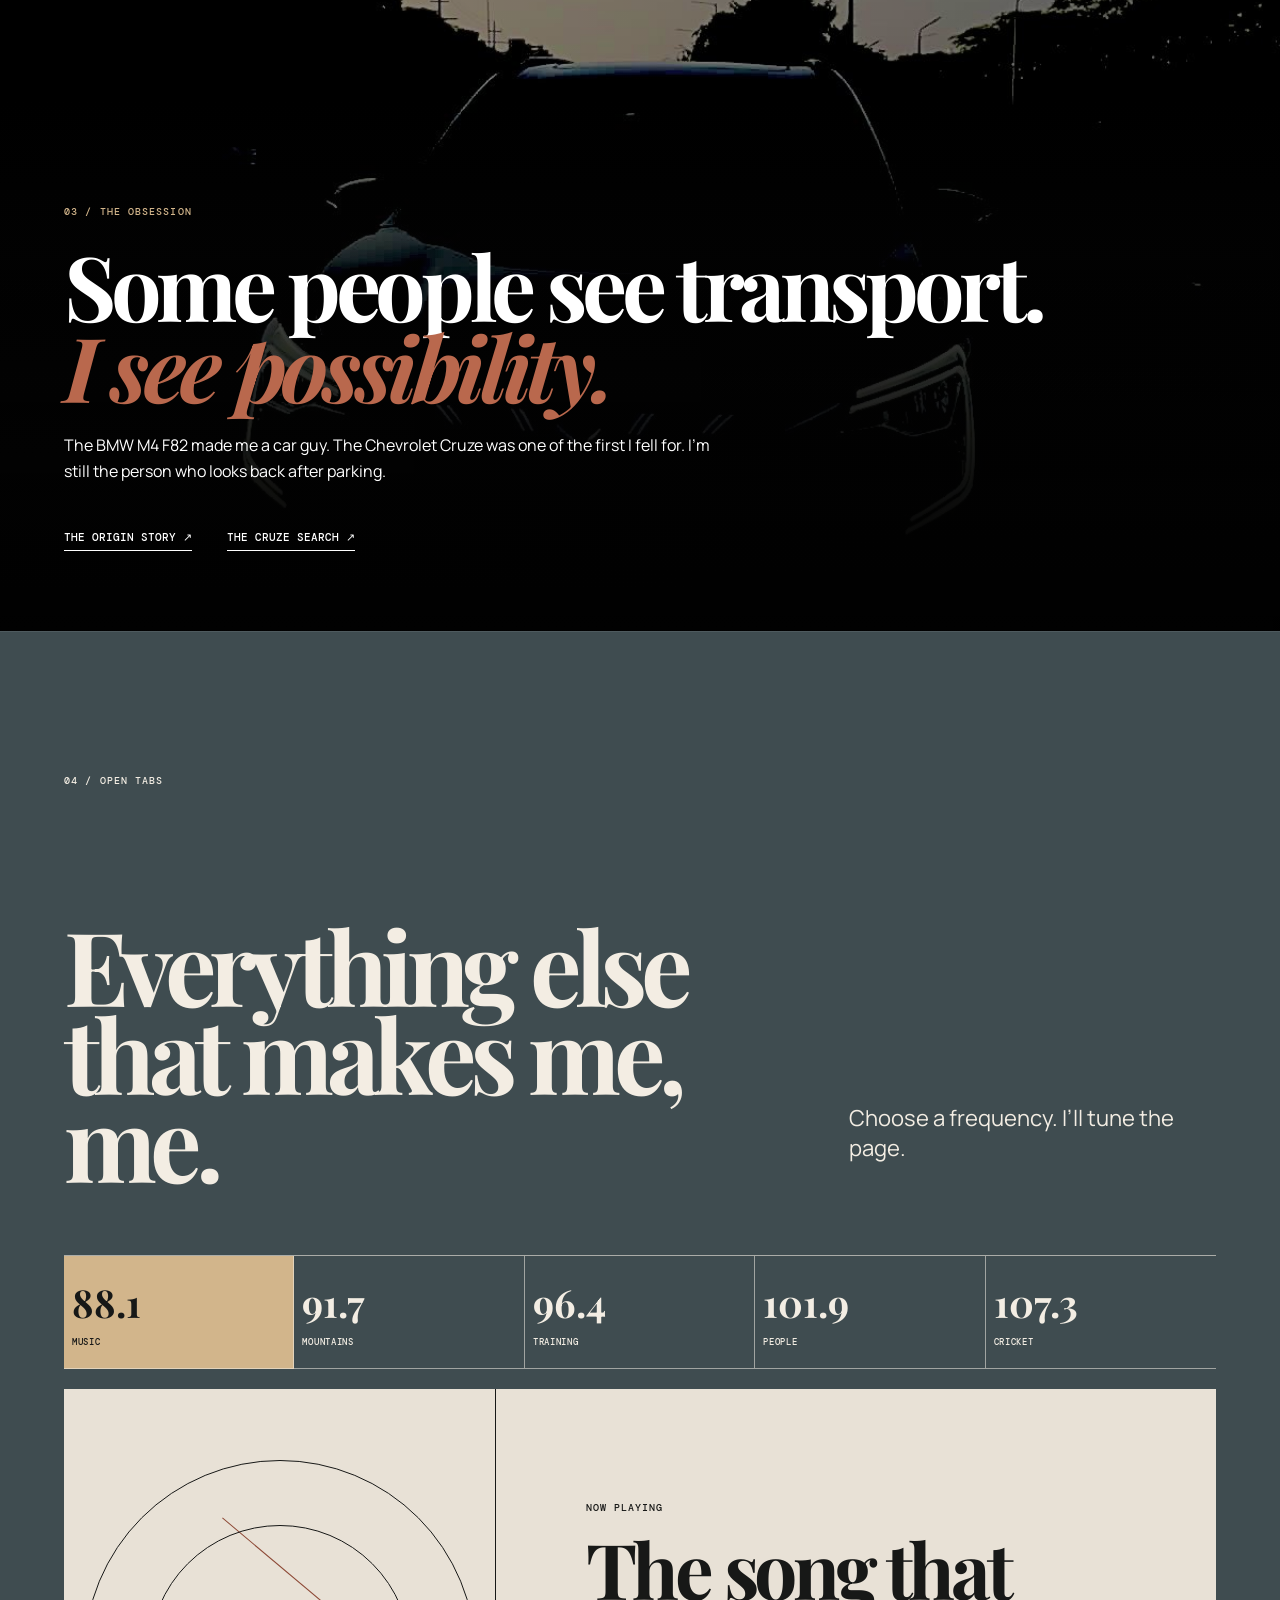
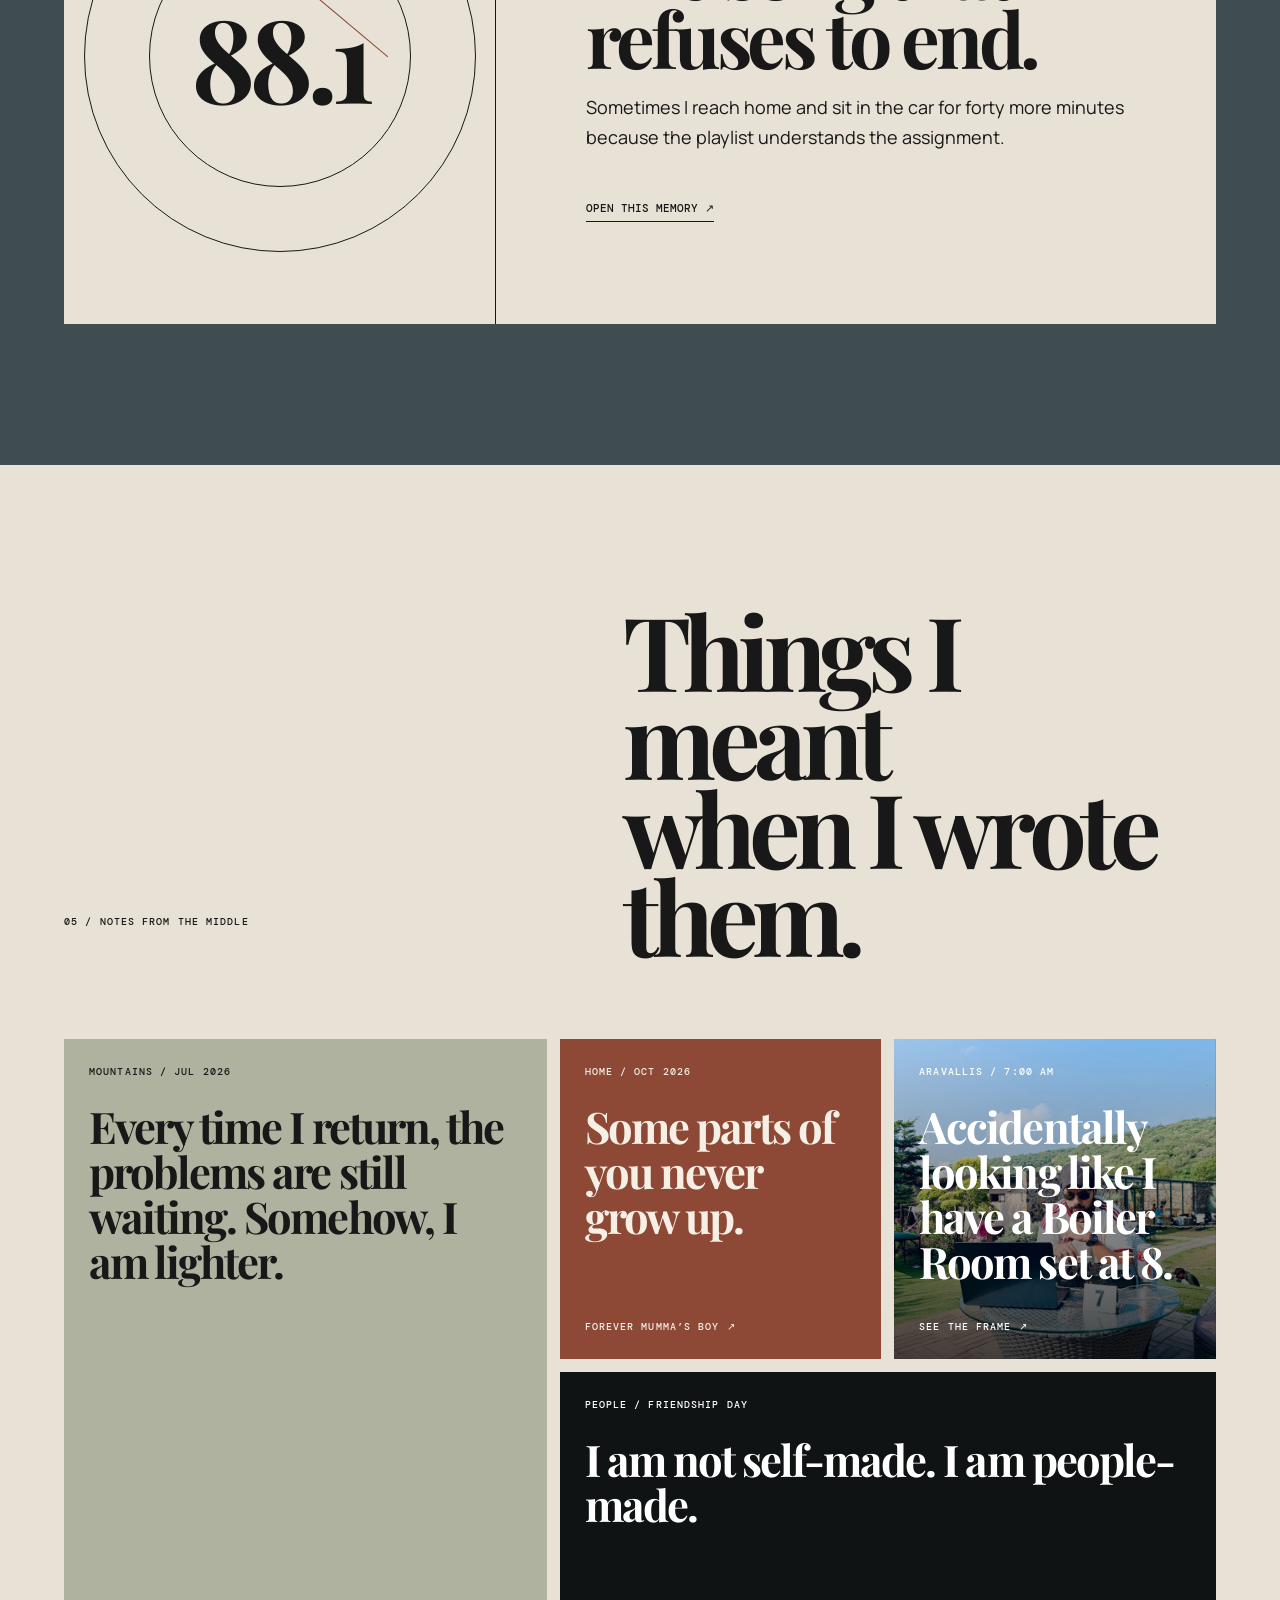
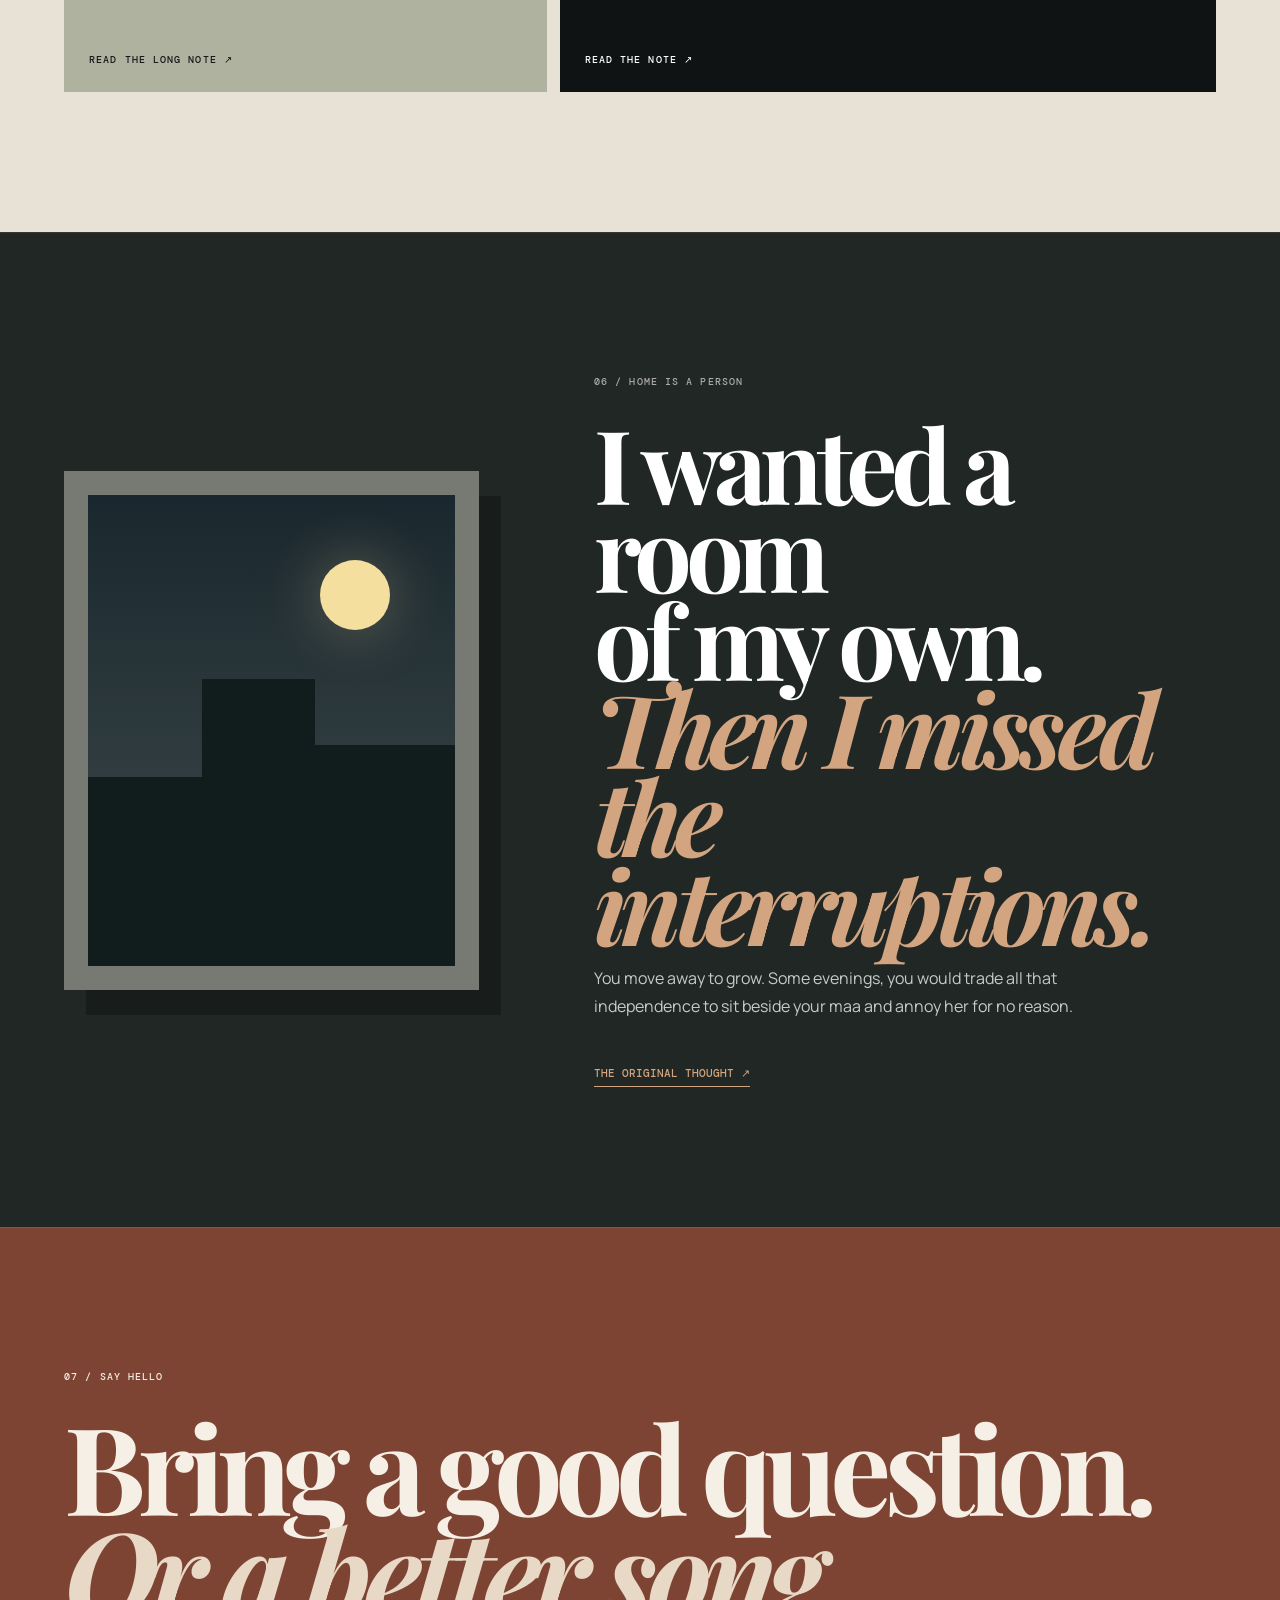
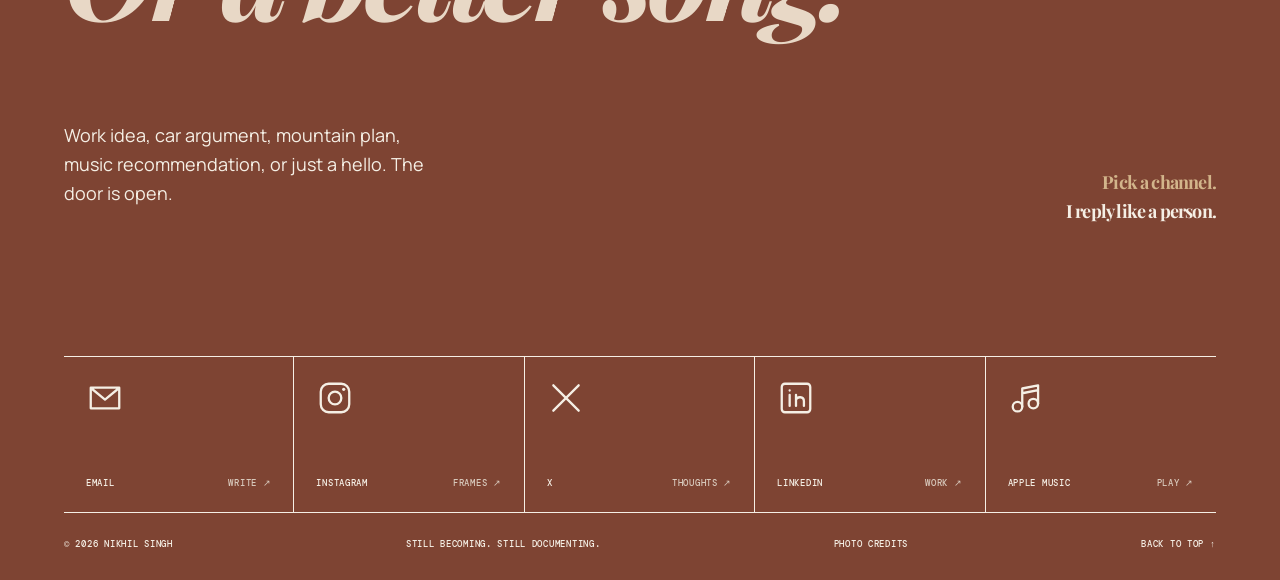
==== commit 2c3bbde9: "Match journey cards to their cities" ====
--- a/index.html
+++ b/index.html
@@ -19,7 +19,7 @@
 </head>
 <body data-route="all">
   <a class="skip-link" href="#main">Skip to the story</a><div class="progress" aria-hidden="true"><span id="progressBar"></span></div>
-  <header class="site-head" id="top"><a class="mark" href="#top" aria-label="Nikhil Singh, home">NS<span>↗</span></a><button class="menu-button" id="menuButton" type="button" aria-expanded="false" aria-controls="siteNav">Menu</button><nav class="site-nav" id="siteNav" aria-label="Main navigation"><a href="#route">Start here</a><a href="#timeline">The journey</a><a href="#work">What I build</a><a href="#archive">The archive</a><a href="#hello">Say hello</a></nav><span class="head-place">Bengaluru, IN · 2026</span></header>
+  <header class="site-head" id="top"><a class="mark" href="#top" aria-label="Nikhil Singh, home"><strong>Nikhil</strong><span>in motion</span></a><button class="menu-button" id="menuButton" type="button" aria-expanded="false" aria-controls="siteNav">Menu</button><nav class="site-nav" id="siteNav" aria-label="Main navigation"><a href="#route">Start here</a><a href="#timeline">The journey</a><a href="#work">What I build</a><a href="#archive">The archive</a><a href="#hello">Say hello</a></nav><span class="head-place">Bengaluru, IN · 2026</span></header>
   <main id="main">
     <section class="hero" aria-labelledby="heroTitle"><div class="hero-image" aria-hidden="true"></div><div class="hero-noise" aria-hidden="true"></div><div class="hero-copy"><p class="kicker"><span></span> The unfinished archive of Nikhil Singh</p><h1 id="heroTitle"><span>You’re getting</span><em>the before.</em></h1><p class="hero-intro">The work, the people, the drives, the cities—and the person still becoming between them.</p></div><div class="hero-card"><img src="/assets/nikhil-aravallis.jpg" alt="Nikhil Singh mixing music outdoors in the Aravallis" width="1537" height="2048"><p>Product & data by profession.<br>Everything else by personality.</p><span>PASSENGER NOTE / STILL BECOMING</span></div><a class="enter" href="#route"><span>Take the whole route</span><b aria-hidden="true">↓</b></a><p class="hero-caption">DELHI → MUMBAI → DELHI → BENGALURU</p></section>
 
@@ -41,7 +41,7 @@
 
     <section class="home section" aria-labelledby="homeTitle"><div class="home-window" aria-hidden="true"><span></span><i></i><b></b></div><div class="home-copy"><p class="section-tag">06 / HOME IS A PERSON</p><h2 id="homeTitle">I wanted a room<br>of my own.<br><em>Then I missed<br>the interruptions.</em></h2><p>You move away to grow. Some evenings, you would trade all that independence to sit beside your maa and annoy her for no reason.</p><a href="https://x.com/itsnikhilversee/status/2108875377791951186" target="_blank" rel="noopener noreferrer">The original thought ↗</a></div></section>
 
-    <section class="hello section" id="hello" aria-labelledby="helloTitle"><p class="section-tag">07 / SAY HELLO</p><h2 id="helloTitle">Bring a good question.<br><em>Or a better song.</em></h2><div class="hello-grid"><p>Work idea, car argument, mountain plan, music recommendation, or just a hello. The door is open.</p><a class="email" href="mailto:nikhilsingh77769@gmail.com">nikhilsingh77769@gmail.com ↗</a></div><div class="socials"><a href="https://www.instagram.com/itsnikhilversee/" target="_blank" rel="noopener noreferrer">Instagram ↗</a><a href="https://x.com/itsnikhilversee" target="_blank" rel="noopener noreferrer">X ↗</a><a href="https://www.linkedin.com/in/itsnikhilversee/" target="_blank" rel="noopener noreferrer">LinkedIn ↗</a><a href="https://music.apple.com/profile/itsnikhilversee" target="_blank" rel="noopener noreferrer">Apple Music ↗</a></div><footer><span>© <span id="year">2026</span> Nikhil Singh</span><span>Still becoming. Still documenting.</span><a href="#top">Back to top ↑</a></footer></section>
+    <section class="hello section" id="hello" aria-labelledby="helloTitle"><p class="section-tag">07 / SAY HELLO</p><h2 id="helloTitle">Bring a good question.<br><em>Or a better song.</em></h2><div class="hello-grid"><p>Work idea, car argument, mountain plan, music recommendation, or just a hello. The door is open.</p><p class="contact-prompt"><span>Pick a channel.</span> I reply like a person.</p></div><div class="socials contact-dock"><a href="mailto:nikhilsingh77769@gmail.com" aria-label="Email Nikhil"><svg viewBox="0 0 24 24" aria-hidden="true"><path d="M3 5.5h18v13H3zM3.5 6l8.5 7 8.5-7"/></svg><span>Email</span><b>Write ↗</b></a><a href="https://www.instagram.com/itsnikhilversee/" target="_blank" rel="noopener noreferrer" aria-label="Nikhil on Instagram"><svg viewBox="0 0 24 24" aria-hidden="true"><rect x="3" y="3" width="18" height="18" rx="5"/><circle cx="12" cy="12" r="4"/><circle class="icon-dot" cx="17.5" cy="6.5" r="1"/></svg><span>Instagram</span><b>Frames ↗</b></a><a href="https://x.com/itsnikhilversee" target="_blank" rel="noopener noreferrer" aria-label="Nikhil on X"><svg viewBox="0 0 24 24" aria-hidden="true"><path d="M4 4l16 16M20 4L4 20"/></svg><span>X</span><b>Thoughts ↗</b></a><a href="https://www.linkedin.com/in/itsnikhilversee/" target="_blank" rel="noopener noreferrer" aria-label="Nikhil on LinkedIn"><svg viewBox="0 0 24 24" aria-hidden="true"><rect x="3" y="3" width="18" height="18" rx="2"/><path d="M8 10v7M8 7.2v.1M12 17v-7m0 3.1c.7-2.1 5-2.4 5 1V17"/></svg><span>LinkedIn</span><b>Work ↗</b></a><a href="https://music.apple.com/profile/itsnikhilversee" target="_blank" rel="noopener noreferrer" aria-label="Nikhil on Apple Music"><svg viewBox="0 0 24 24" aria-hidden="true"><path d="M9 17.5V6l10-2v11.5M9 9l10-2"/><circle cx="6" cy="17.5" r="3"/><circle cx="16" cy="15.5" r="3"/></svg><span>Apple Music</span><b>Play ↗</b></a></div><footer><span>© <span id="year">2026</span> Nikhil Singh</span><span>Still becoming. Still documenting.</span><a href="/credits.html">Photo credits</a><a href="#top">Back to top ↑</a></footer></section>
   </main>
 </body>
 </html>
--- a/assets/site.css
+++ b/assets/site.css
@@ -17,10 +17,10 @@
 .hero-card img{object-position:50% 69%}
 .city-card{position:relative;min-height:520px;overflow:hidden}
 .city-card:before{content:'';height:145px;margin:-26px -25px 26px;background-position:center;background-size:cover;filter:saturate(.8);transition:transform .5s,filter .3s}
-.city-card[data-city=delhi]:before{background-image:url('/assets/nikhil-delhi-view.jpg')}
+.city-card[data-city=delhi]:before{background-image:url('/assets/delhi-india-gate-night.jpg');background-position:center 54%}
 .city-card[data-city=mumbai]:before{background-image:url('/assets/nikhil-mumbai-skyline.jpg')}
-.city-card[data-city=delhi-again]:before{background-image:url('/assets/nikhil-bengaluru-flight.jpg');background-position:center 64%}
-.city-card[data-city=bengaluru]:before{background-image:url('/assets/nikhil-bengaluru-board.jpg')}
+.city-card[data-city=delhi-again]:before{background-image:url('/assets/delhi-connaught-place-night.jpg');background-position:center 60%}
+.city-card[data-city=bengaluru]:before{background-image:url('/assets/bengaluru-night-skyline.jpg');background-position:center 53%}
 .city-card:hover:before,.city-card.active:before{transform:scale(1.06);filter:saturate(1.12)}
 .city-card h3{margin-top:28px}
 .road-image{background:linear-gradient(90deg,rgba(0,0,0,.1) 20%,rgba(0,0,0,.25)),linear-gradient(0deg,#060606 0%,transparent 65%),url('/assets/nikhil-car-playlist.jpg') center 43%/cover}
@@ -41,3 +41,19 @@
 @media(max-width:760px){.chapter-rail{grid-template-columns:110px repeat(6,112px);overflow-x:auto;scrollbar-width:none}.chapter-rail::-webkit-scrollbar{display:none}.chapter-rail>span,.chapter-rail a{padding:15px 16px}.site-nav{background:#0a0c0d}.route-choice{border-color:rgba(243,234,223,.55)}}
 @media(max-width:480px){.chapter-rail{grid-template-columns:96px repeat(6,105px)}.chapter-rail>span,.chapter-rail a{font-size:8px;padding:14px 12px}.hero-intro{line-height:1.55}.route-head>p:last-child{font-size:14px}.hero-card{background:#ebe3d7}}
 @media(prefers-reduced-motion:reduce){html{scroll-behavior:auto}*{transition-duration:.01ms!important}}
+
+/* Personal wordmark and contact dock */
+.mark{display:flex;align-items:baseline;gap:10px;letter-spacing:0;text-decoration:none;white-space:nowrap}
+.mark strong{font:700 22px/1 var(--display);letter-spacing:-.045em}
+.mark span{margin:0;color:#d2b58b;font:500 8px/1 var(--mono);letter-spacing:.13em;text-transform:uppercase}
+.contact-prompt{justify-self:end;margin:0;font:700 clamp(28px,3.4vw,52px)/1 var(--display);letter-spacing:-.045em;text-align:right}
+.contact-prompt span{display:block;color:#d2b58b}
+.contact-dock{grid-template-columns:repeat(5,1fr)}
+.contact-dock a{min-height:155px;padding:22px;display:grid;grid-template-columns:1fr auto;grid-template-rows:1fr auto;gap:22px;align-items:end;transition:background .25s,color .25s}
+.contact-dock svg{grid-column:1/-1;align-self:start;width:38px;height:38px;fill:none;stroke:currentColor;stroke-width:1.45;stroke-linecap:round;stroke-linejoin:round;transition:transform .25s}
+.contact-dock .icon-dot{fill:currentColor;stroke:none}
+.contact-dock a span,.contact-dock a b{font:500 9px/1.3 var(--mono);letter-spacing:.08em;text-transform:uppercase}
+.contact-dock a b{color:#d8c9bc}
+.contact-dock a:hover svg{transform:translateY(-4px) rotate(-3deg)}
+.contact-dock a:hover b{color:#171817}
+@media(max-width:760px){.mark{gap:7px}.mark strong{font-size:20px}.mark span{font-size:7px}.contact-prompt{justify-self:start;text-align:left;margin-top:20px}.contact-dock{grid-template-columns:1fr 1fr}.contact-dock a{min-height:135px}.contact-dock a:nth-child(4){border-right:0}.contact-dock a:nth-child(3),.contact-dock a:nth-child(4){border-bottom:1px solid}.contact-dock a:last-child{grid-column:1/-1;border-right:0}footer{row-gap:14px}}
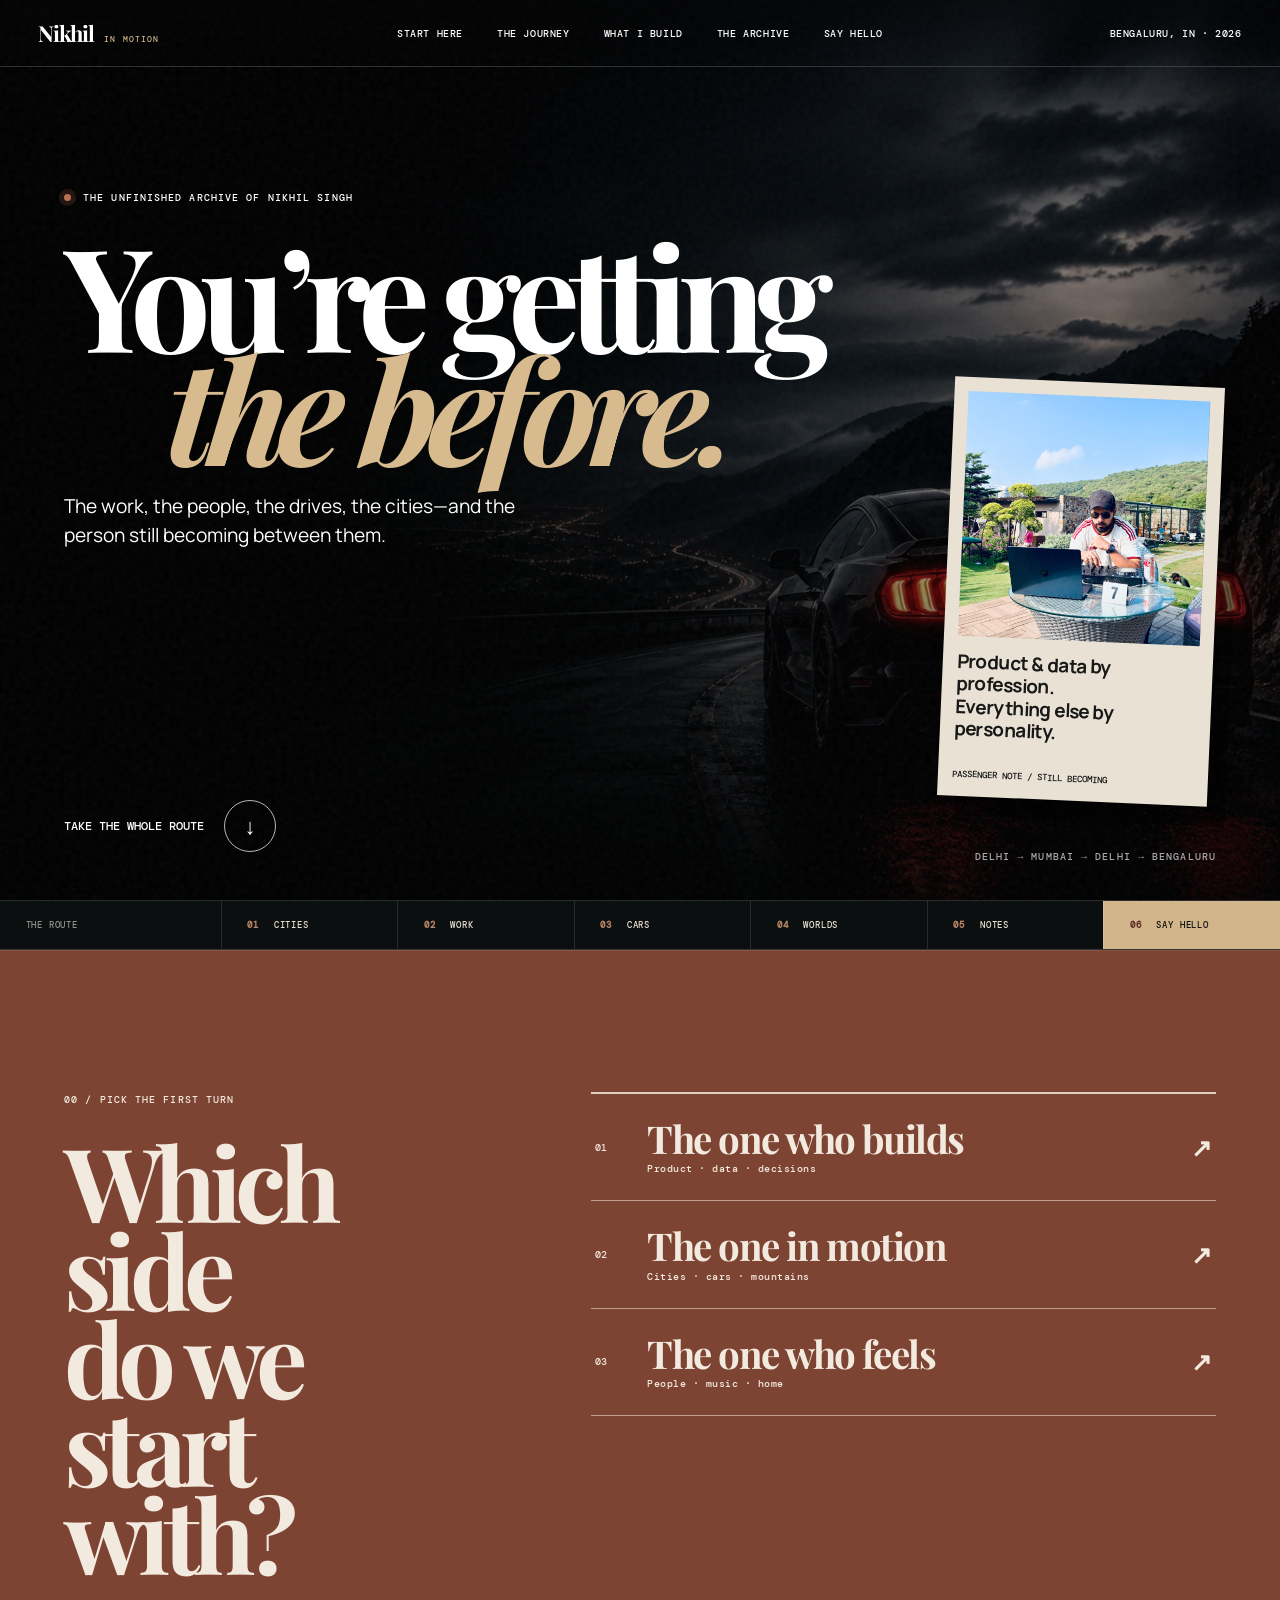
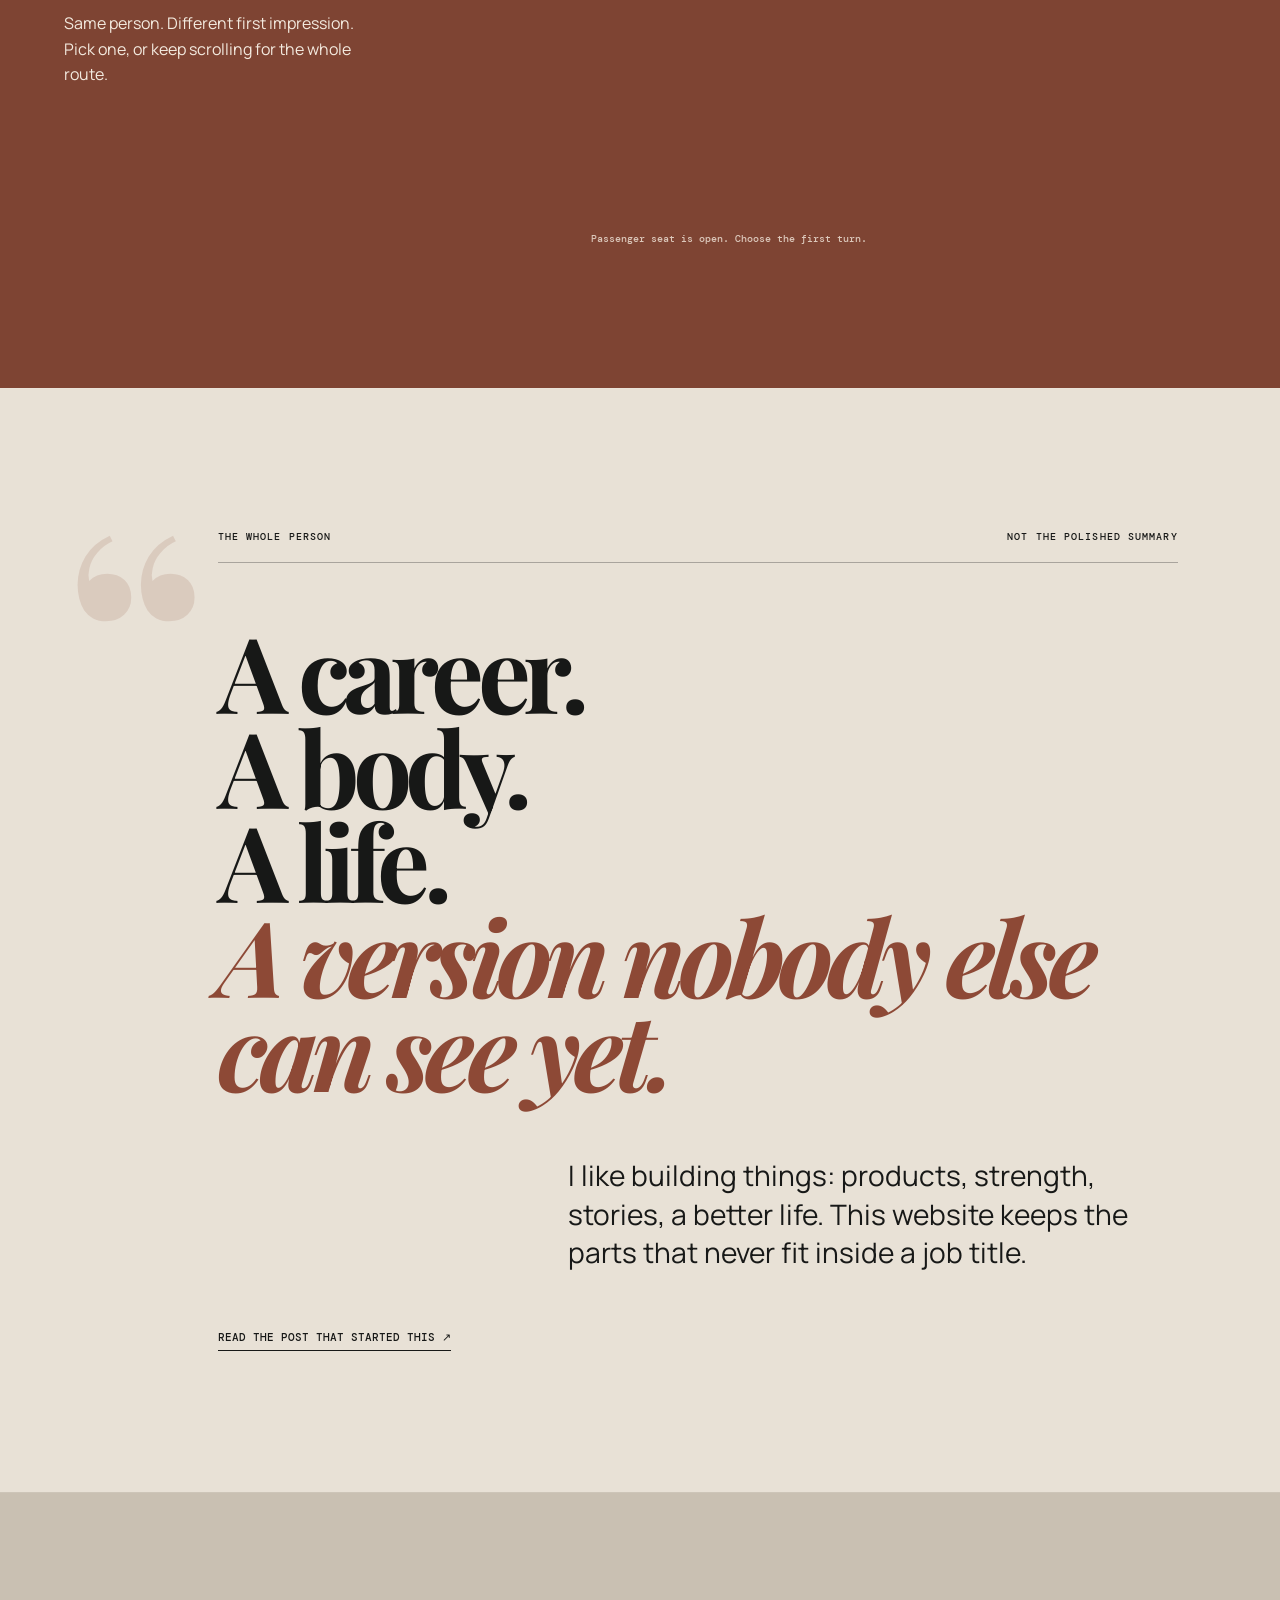
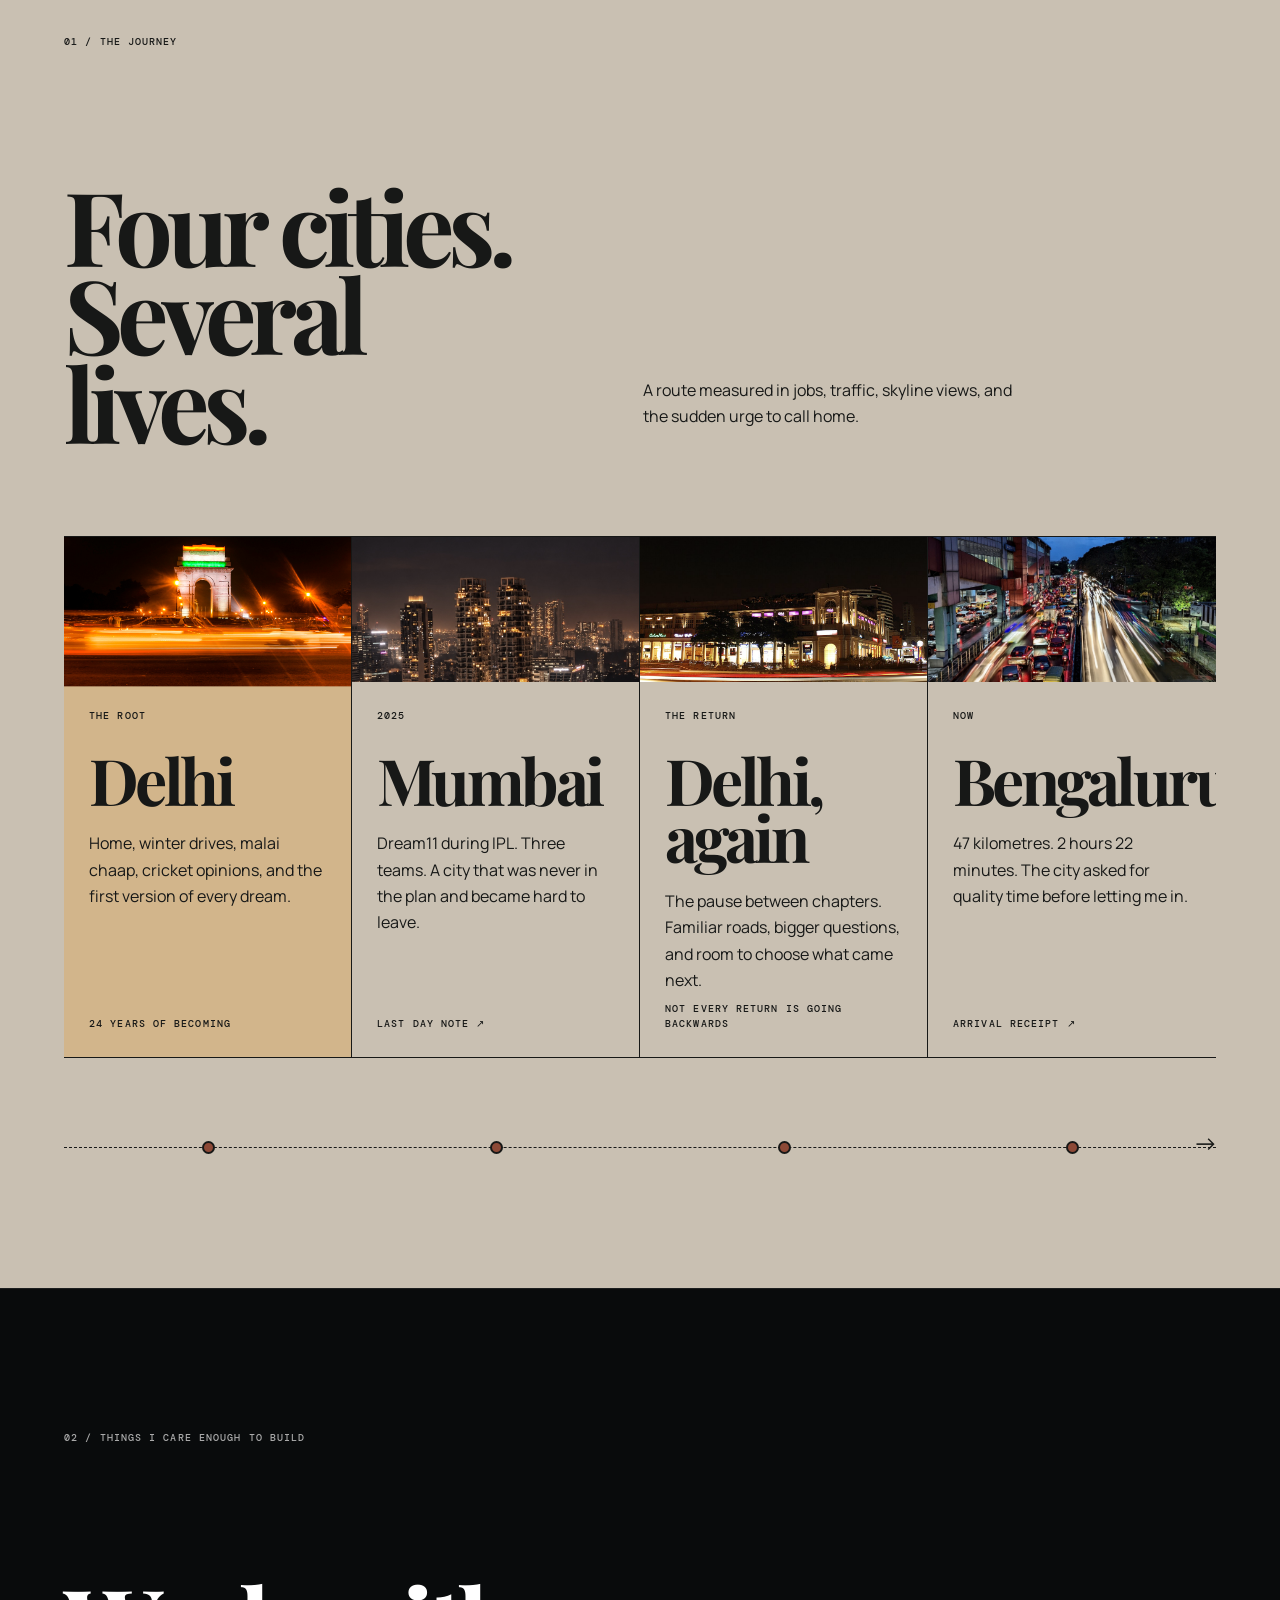
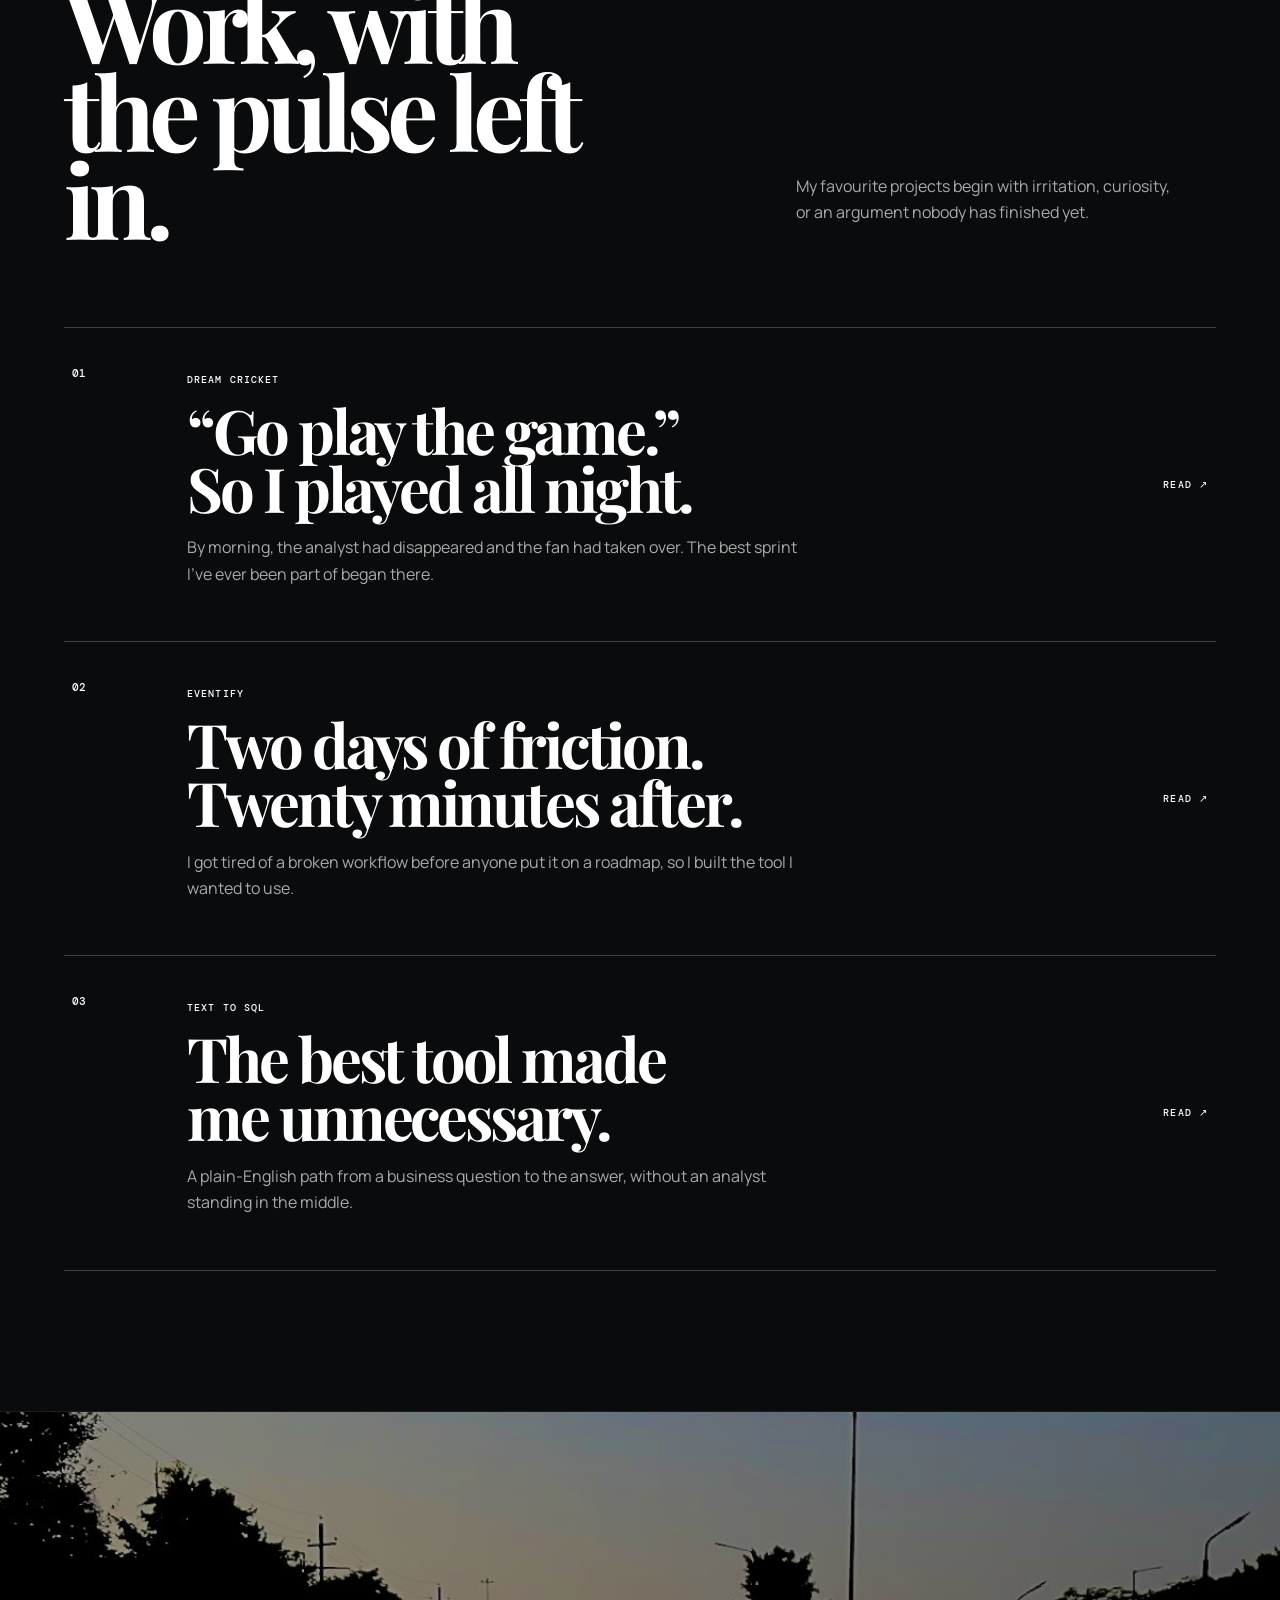
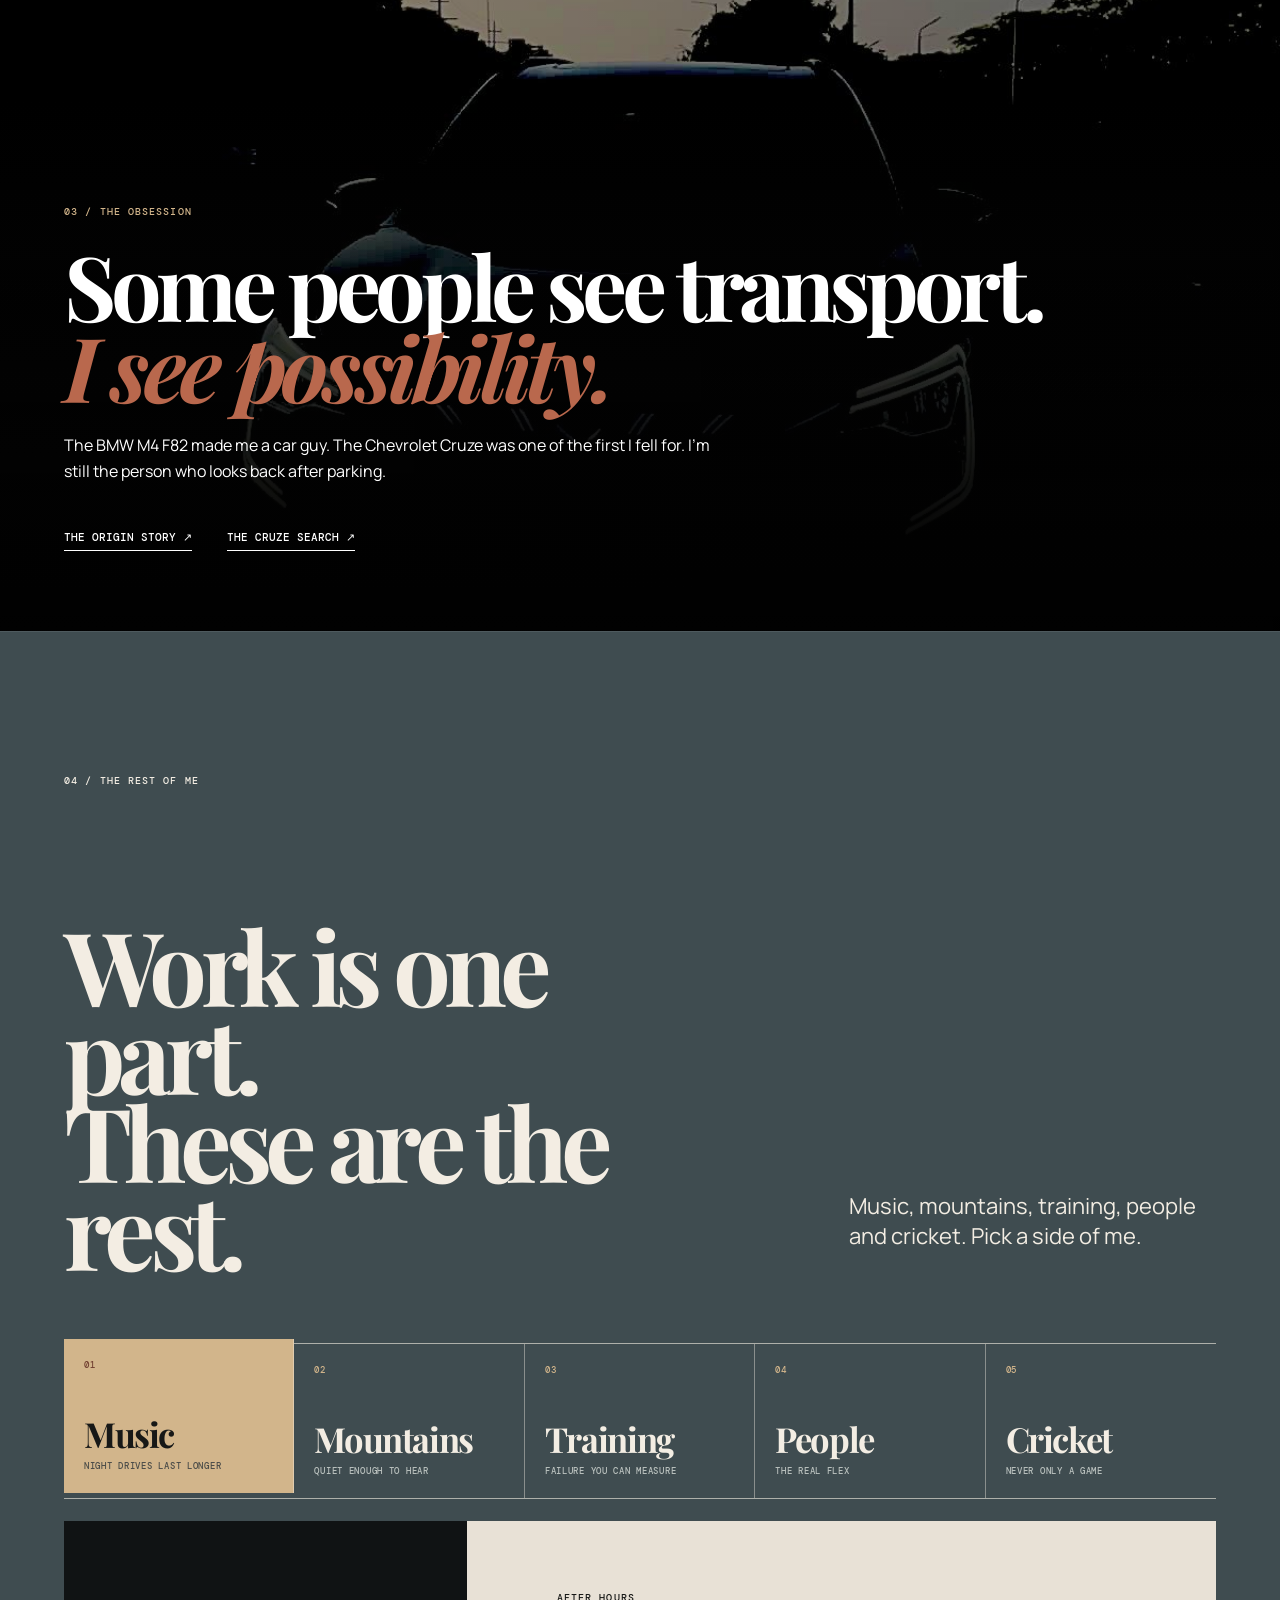
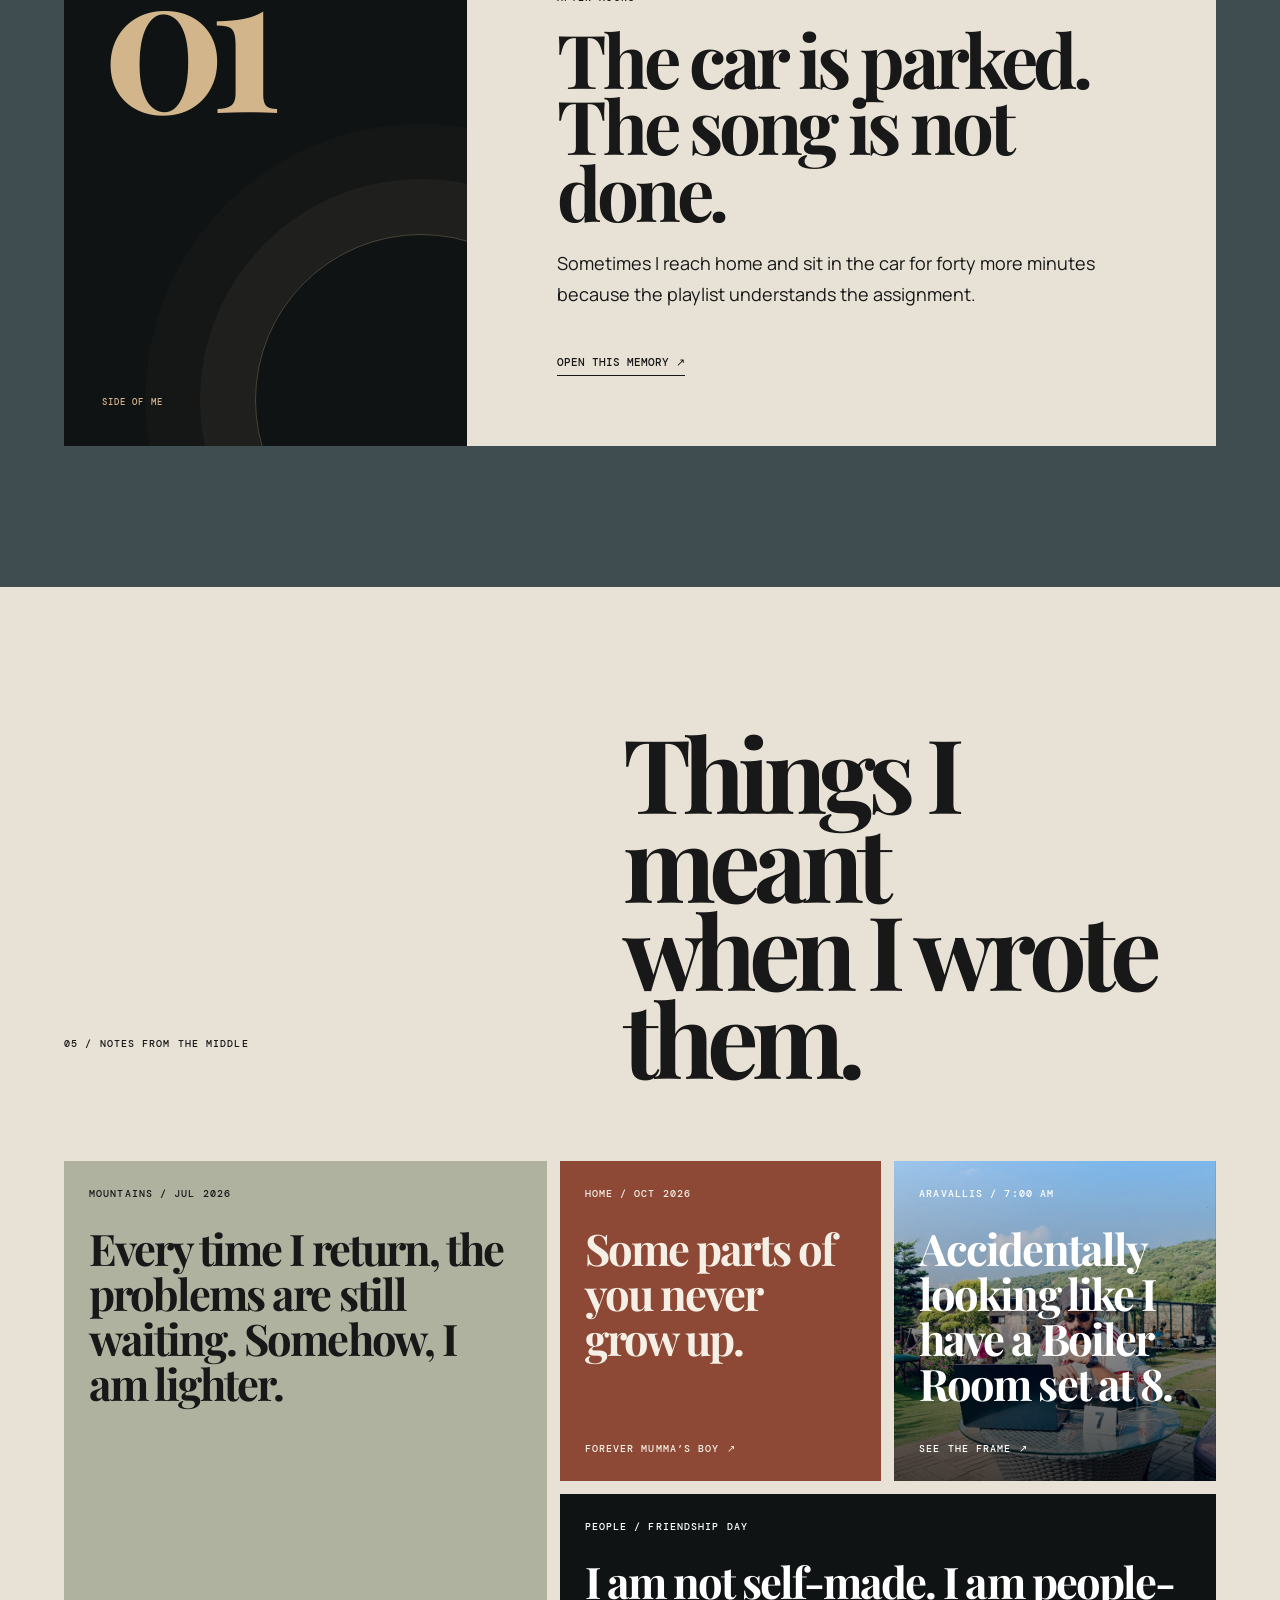
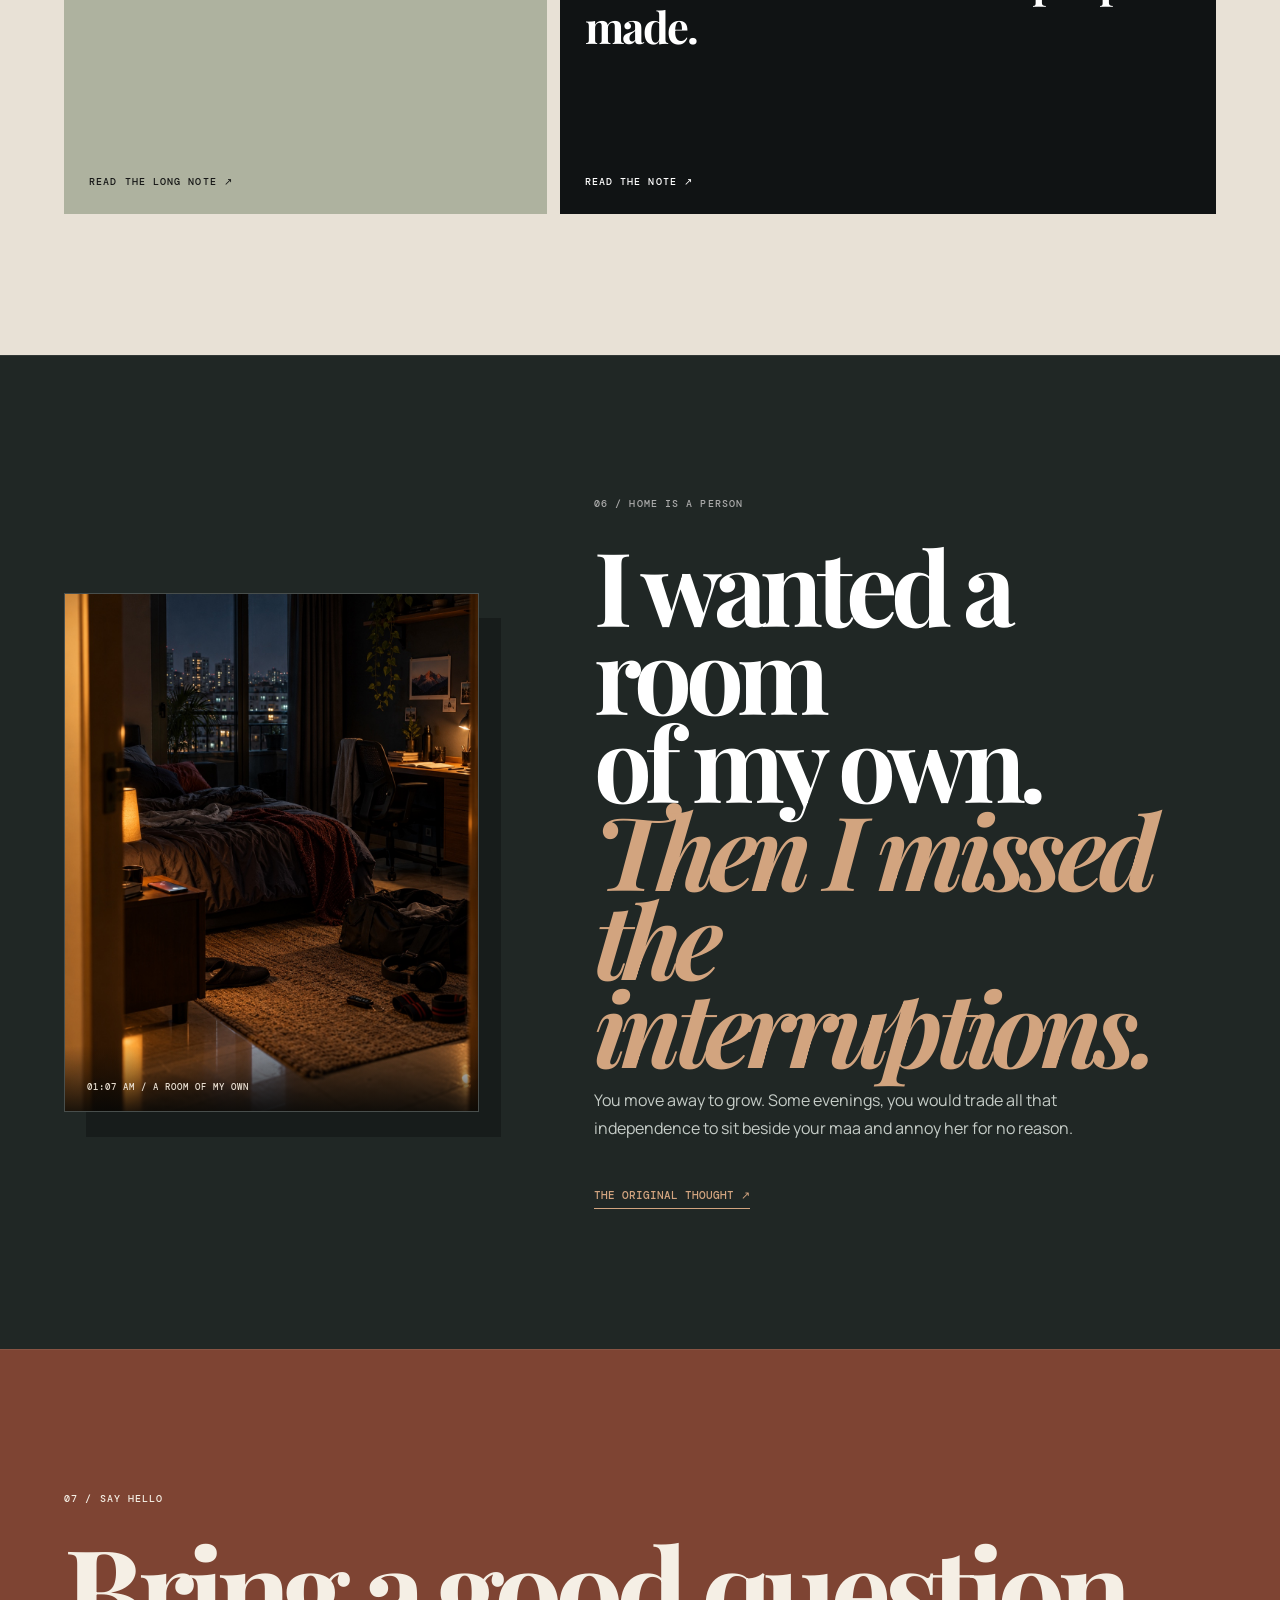
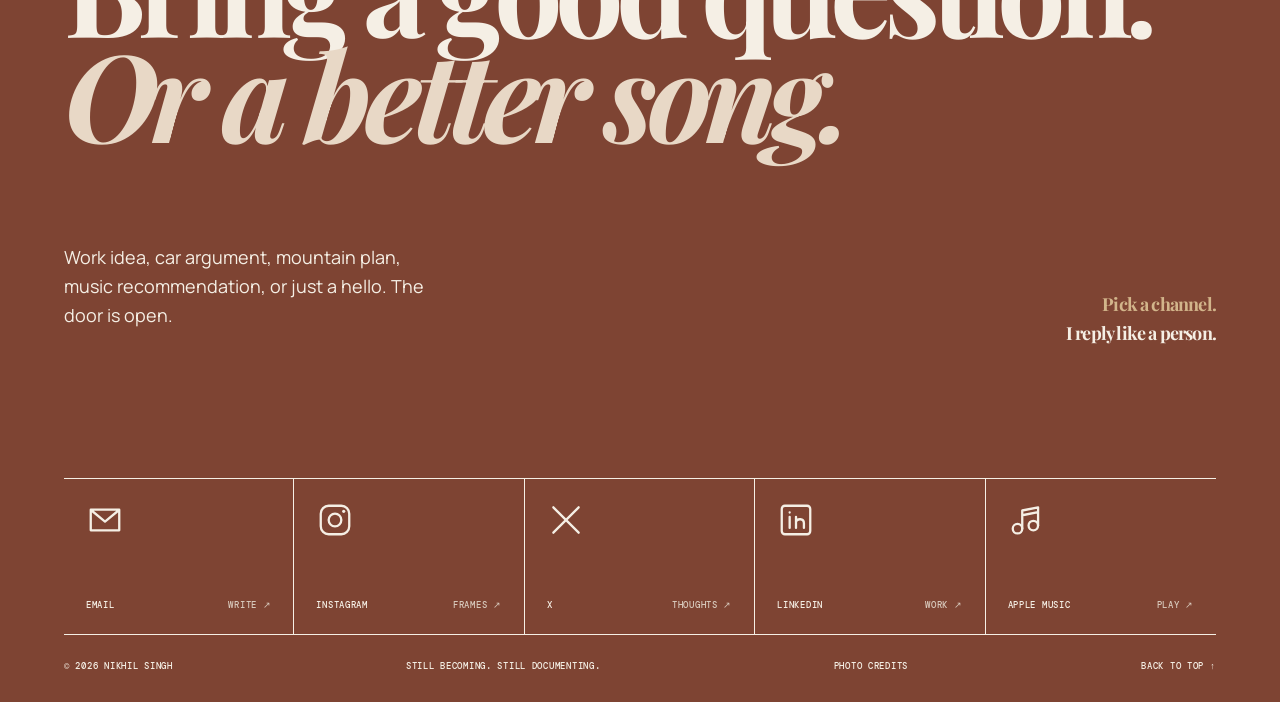
==== commit 6db365da: "Make home and personal worlds feel like Nikhil" ====
--- a/index.html
+++ b/index.html
@@ -35,11 +35,11 @@
 
     <section class="road-break" id="road" aria-label="A note about cars"><div class="road-image" aria-hidden="true"></div><div class="road-copy"><span>03 / THE OBSESSION</span><h2>Some people see transport.<br><em>I see possibility.</em></h2><p>The BMW M4 F82 made me a car guy. The Chevrolet Cruze was one of the first I fell for. I’m still the person who looks back after parking.</p><div><a href="https://x.com/itsnikhilversee/status/1604792148263436289" target="_blank" rel="noopener noreferrer">The origin story ↗</a><a href="https://x.com/itsnikhilversee/status/2091462322569269382" target="_blank" rel="noopener noreferrer">The Cruze search ↗</a></div></div></section>
 
-    <section class="archive section" id="archive" aria-labelledby="archiveTitle"><div class="archive-head"><p class="section-tag">04 / OPEN TABS</p><h2 id="archiveTitle">Everything else<br>that makes me, me.</h2><p>Choose a frequency. I’ll tune the page.</p></div><div class="frequency" role="tablist" aria-label="Explore Nikhil's worlds"><button class="freq active" type="button" role="tab" aria-selected="true" data-freq="music">88.1 <span>MUSIC</span></button><button class="freq" type="button" role="tab" aria-selected="false" data-freq="mountains">91.7 <span>MOUNTAINS</span></button><button class="freq" type="button" role="tab" aria-selected="false" data-freq="training">96.4 <span>TRAINING</span></button><button class="freq" type="button" role="tab" aria-selected="false" data-freq="people">101.9 <span>PEOPLE</span></button><button class="freq" type="button" role="tab" aria-selected="false" data-freq="cricket">107.3 <span>CRICKET</span></button></div><div class="radio" id="radioPanel" data-channel="music" role="tabpanel" aria-live="polite"><div class="radio-dial"><span id="radioNumber">88.1</span><i></i></div><div class="radio-copy"><p id="radioKicker">NOW PLAYING</p><h3 id="radioTitle">The song that refuses to end.</h3><p id="radioText">Sometimes I reach home and sit in the car for forty more minutes because the playlist understands the assignment.</p><a id="radioLink" href="https://x.com/itsnikhilversee/status/2081462201479733641" target="_blank" rel="noopener noreferrer">Open this memory ↗</a></div></div></section>
+    <section class="archive section" id="archive" aria-labelledby="archiveTitle"><div class="archive-head"><p class="section-tag">04 / THE REST OF ME</p><h2 id="archiveTitle">Work is one part.<br>These are the rest.</h2><p>Music, mountains, training, people and cricket. Pick a side of me.</p></div><div class="world-switch" role="tablist" aria-label="Explore five sides of Nikhil"><button class="world-tab active" type="button" role="tab" aria-selected="true" data-world="music"><span>01</span><strong>Music</strong><small>Night drives last longer</small></button><button class="world-tab" type="button" role="tab" aria-selected="false" data-world="mountains"><span>02</span><strong>Mountains</strong><small>Quiet enough to hear</small></button><button class="world-tab" type="button" role="tab" aria-selected="false" data-world="training"><span>03</span><strong>Training</strong><small>Failure you can measure</small></button><button class="world-tab" type="button" role="tab" aria-selected="false" data-world="people"><span>04</span><strong>People</strong><small>The real flex</small></button><button class="world-tab" type="button" role="tab" aria-selected="false" data-world="cricket"><span>05</span><strong>Cricket</strong><small>Never only a game</small></button></div><div class="world-stage" id="worldPanel" data-world="music" role="tabpanel" aria-live="polite"><div class="world-index"><span id="worldNumber">01</span><p>SIDE OF ME</p></div><div class="world-copy"><p id="worldKicker">AFTER HOURS</p><h3 id="worldTitle">The car is parked.<br>The song is not done.</h3><p id="worldText">Sometimes I reach home and sit in the car for forty more minutes because the playlist understands the assignment.</p><a id="worldLink" href="https://x.com/itsnikhilversee/status/2081462201479733641" target="_blank" rel="noopener noreferrer">Open this memory ↗</a></div></div></section>
 
     <section class="notes section" id="notes" aria-labelledby="notesTitle"><div class="notes-head"><p class="section-tag">05 / NOTES FROM THE MIDDLE</p><h2 id="notesTitle">Things I meant<br>when I wrote them.</h2></div><div class="notes-grid"><a class="note note-tall" href="https://x.com/itsnikhilversee/status/2080717938701836336" target="_blank" rel="noopener noreferrer"><span>MOUNTAINS / JUL 2026</span><p>Every time I return, the problems are still waiting. Somehow, I am lighter.</p><b>READ THE LONG NOTE ↗</b></a><a class="note note-red" href="https://x.com/itsnikhilversee/status/2108875377791951186" target="_blank" rel="noopener noreferrer"><span>HOME / OCT 2026</span><p>Some parts of you never grow up.</p><b>FOREVER MUMMA’S BOY ↗</b></a><a class="note note-photo" href="https://x.com/itsnikhilversee/status/2099005667222945858" target="_blank" rel="noopener noreferrer"><span>ARAVALLIS / 7:00 AM</span><p>Accidentally looking like I have a Boiler Room set at 8.</p><b>SEE THE FRAME ↗</b></a><a class="note note-dark" href="https://www.linkedin.com/feed/update/urn:li:activity:7489526646002089985/" target="_blank" rel="noopener noreferrer"><span>PEOPLE / FRIENDSHIP DAY</span><p>I am not self-made. I am people-made.</p><b>READ THE NOTE ↗</b></a></div></section>
 
-    <section class="home section" aria-labelledby="homeTitle"><div class="home-window" aria-hidden="true"><span></span><i></i><b></b></div><div class="home-copy"><p class="section-tag">06 / HOME IS A PERSON</p><h2 id="homeTitle">I wanted a room<br>of my own.<br><em>Then I missed<br>the interruptions.</em></h2><p>You move away to grow. Some evenings, you would trade all that independence to sit beside your maa and annoy her for no reason.</p><a href="https://x.com/itsnikhilversee/status/2108875377791951186" target="_blank" rel="noopener noreferrer">The original thought ↗</a></div></section>
+    <section class="home section" aria-labelledby="homeTitle"><figure class="home-frame"><img src="/assets/home-room-night-v2.jpg" alt="A quiet late-night room with city lights, headphones, gym wraps, car keys and a glowing phone" width="1122" height="1402"><figcaption>01:07 AM / A ROOM OF MY OWN</figcaption></figure><div class="home-copy"><p class="section-tag">06 / HOME IS A PERSON</p><h2 id="homeTitle">I wanted a room<br>of my own.<br><em>Then I missed<br>the interruptions.</em></h2><p>You move away to grow. Some evenings, you would trade all that independence to sit beside your maa and annoy her for no reason.</p><a href="https://x.com/itsnikhilversee/status/2108875377791951186" target="_blank" rel="noopener noreferrer">The original thought ↗</a></div></section>
 
     <section class="hello section" id="hello" aria-labelledby="helloTitle"><p class="section-tag">07 / SAY HELLO</p><h2 id="helloTitle">Bring a good question.<br><em>Or a better song.</em></h2><div class="hello-grid"><p>Work idea, car argument, mountain plan, music recommendation, or just a hello. The door is open.</p><p class="contact-prompt"><span>Pick a channel.</span> I reply like a person.</p></div><div class="socials contact-dock"><a href="mailto:nikhilsingh77769@gmail.com" aria-label="Email Nikhil"><svg viewBox="0 0 24 24" aria-hidden="true"><path d="M3 5.5h18v13H3zM3.5 6l8.5 7 8.5-7"/></svg><span>Email</span><b>Write ↗</b></a><a href="https://www.instagram.com/itsnikhilversee/" target="_blank" rel="noopener noreferrer" aria-label="Nikhil on Instagram"><svg viewBox="0 0 24 24" aria-hidden="true"><rect x="3" y="3" width="18" height="18" rx="5"/><circle cx="12" cy="12" r="4"/><circle class="icon-dot" cx="17.5" cy="6.5" r="1"/></svg><span>Instagram</span><b>Frames ↗</b></a><a href="https://x.com/itsnikhilversee" target="_blank" rel="noopener noreferrer" aria-label="Nikhil on X"><svg viewBox="0 0 24 24" aria-hidden="true"><path d="M4 4l16 16M20 4L4 20"/></svg><span>X</span><b>Thoughts ↗</b></a><a href="https://www.linkedin.com/in/itsnikhilversee/" target="_blank" rel="noopener noreferrer" aria-label="Nikhil on LinkedIn"><svg viewBox="0 0 24 24" aria-hidden="true"><rect x="3" y="3" width="18" height="18" rx="2"/><path d="M8 10v7M8 7.2v.1M12 17v-7m0 3.1c.7-2.1 5-2.4 5 1V17"/></svg><span>LinkedIn</span><b>Work ↗</b></a><a href="https://music.apple.com/profile/itsnikhilversee" target="_blank" rel="noopener noreferrer" aria-label="Nikhil on Apple Music"><svg viewBox="0 0 24 24" aria-hidden="true"><path d="M9 17.5V6l10-2v11.5M9 9l10-2"/><circle cx="6" cy="17.5" r="3"/><circle cx="16" cy="15.5" r="3"/></svg><span>Apple Music</span><b>Play ↗</b></a></div><footer><span>© <span id="year">2026</span> Nikhil Singh</span><span>Still becoming. Still documenting.</span><a href="/credits.html">Photo credits</a><a href="#top">Back to top ↑</a></footer></section>
   </main>
--- a/assets/site.css
+++ b/assets/site.css
@@ -18,9 +18,9 @@
 .city-card{position:relative;min-height:520px;overflow:hidden}
 .city-card:before{content:'';height:145px;margin:-26px -25px 26px;background-position:center;background-size:cover;filter:saturate(.8);transition:transform .5s,filter .3s}
 .city-card[data-city=delhi]:before{background-image:url('/assets/delhi-india-gate-night.jpg');background-position:center 54%}
-.city-card[data-city=mumbai]:before{background-image:url('/assets/nikhil-mumbai-skyline.jpg')}
+.city-card[data-city=mumbai]:before{background-image:url('/assets/nikhil-mumbai-night-v2.jpg');background-position:center 49%}
 .city-card[data-city=delhi-again]:before{background-image:url('/assets/delhi-connaught-place-night.jpg');background-position:center 60%}
-.city-card[data-city=bengaluru]:before{background-image:url('/assets/bengaluru-night-skyline.jpg');background-position:center 53%}
+.city-card[data-city=bengaluru]:before{background-image:url('/assets/bengaluru-night-traffic.jpg');background-position:center 52%}
 .city-card:hover:before,.city-card.active:before{transform:scale(1.06);filter:saturate(1.12)}
 .city-card h3{margin-top:28px}
 .road-image{background:linear-gradient(90deg,rgba(0,0,0,.1) 20%,rgba(0,0,0,.25)),linear-gradient(0deg,#060606 0%,transparent 65%),url('/assets/nikhil-car-playlist.jpg') center 43%/cover}
@@ -57,3 +57,19 @@
 .contact-dock a:hover svg{transform:translateY(-4px) rotate(-3deg)}
 .contact-dock a:hover b{color:#171817}
 @media(max-width:760px){.mark{gap:7px}.mark strong{font-size:20px}.mark span{font-size:7px}.contact-prompt{justify-self:start;text-align:left;margin-top:20px}.contact-dock{grid-template-columns:1fr 1fr}.contact-dock a{min-height:135px}.contact-dock a:nth-child(4){border-right:0}.contact-dock a:nth-child(3),.contact-dock a:nth-child(4){border-bottom:1px solid}.contact-dock a:last-child{grid-column:1/-1;border-right:0}footer{row-gap:14px}}
+
+/* Five clear sides, without the radio metaphor */
+.world-switch{display:grid;grid-template-columns:repeat(5,1fr);margin-top:70px;border-top:1px solid rgba(243,237,227,.62);border-bottom:1px solid rgba(243,237,227,.62)}
+.world-tab{min-height:154px;padding:20px;border:0;border-right:1px solid rgba(243,237,227,.42);background:transparent;color:#f3ede3;text-align:left;cursor:pointer;display:flex;flex-direction:column;align-items:flex-start;transition:background .25s,color .25s,transform .25s}
+.world-tab:last-child{border-right:0}.world-tab span,.world-tab small{font:500 9px/1.4 var(--mono);letter-spacing:.08em;text-transform:uppercase}.world-tab span{color:#d2b58b}.world-tab strong{margin:auto 0 9px;font:700 clamp(25px,2.7vw,40px)/1 var(--display);letter-spacing:-.04em}.world-tab small{color:#b9c0bd}.world-tab:hover,.world-tab.active{background:#d2b58b;color:#171817;transform:translateY(-5px)}.world-tab:hover span,.world-tab.active span{color:#713f31}.world-tab:hover small,.world-tab.active small{color:#4c4d49}
+.world-stage{margin-top:22px;min-height:525px;display:grid;grid-template-columns:.7fr 1.3fr;background:#e8e1d6;color:#171817;transition:background .3s}
+.world-index{position:relative;overflow:hidden;min-height:525px;padding:38px;display:flex;flex-direction:column;justify-content:space-between;background:#101314;color:#d2b58b}
+.world-index:after{content:'';position:absolute;width:330px;height:330px;border:1px solid rgba(210,181,139,.3);border-radius:50%;right:-120px;bottom:-120px;box-shadow:0 0 0 55px rgba(210,181,139,.05),0 0 0 110px rgba(210,181,139,.025)}
+.world-index span{position:relative;z-index:1;font:700 clamp(125px,15vw,230px)/.78 var(--display);letter-spacing:-.09em}.world-index p{position:relative;z-index:1;margin:0;font:500 9px var(--mono);letter-spacing:.12em}.world-copy{padding:68px 7vw;align-self:center}.world-copy>p:first-child{margin:0;font:500 10px var(--mono);letter-spacing:.11em}.world-copy h3{font:700 clamp(50px,5.8vw,90px)/.9 var(--display);letter-spacing:-.055em;margin:22px 0}.world-copy>p:not(:first-child){max-width:620px;font-size:18px;line-height:1.7}.world-copy a{display:inline-block;margin-top:28px;padding-bottom:6px;border-bottom:1px solid;text-decoration:none;font:500 11px var(--mono);text-transform:uppercase}
+.world-stage[data-world=mountains] .world-index{background:#687064}.world-stage[data-world=training] .world-index{background:#7e4433}.world-stage[data-world=people] .world-index{background:#674b4d}.world-stage[data-world=cricket] .world-index{background:#8a7c58;color:#171817}.world-stage[data-world=cricket] .world-index:after{border-color:rgba(23,24,23,.3);box-shadow:0 0 0 55px rgba(23,24,23,.05),0 0 0 110px rgba(23,24,23,.025)}
+
+/* A room that carries Nikhil's actual night-world cues */
+.home-frame{position:relative;margin:0;aspect-ratio:4/5;max-width:560px;overflow:hidden;border:1px solid rgba(255,255,255,.18);box-shadow:22px 25px 0 rgba(0,0,0,.28)}
+.home-frame img{display:block;width:100%;height:100%;object-fit:cover;object-position:center}
+.home-frame figcaption{position:absolute;left:0;right:0;bottom:0;padding:35px 22px 18px;background:linear-gradient(transparent,rgba(4,6,6,.84));color:#e9dfd2;font:500 9px var(--mono);letter-spacing:.11em;text-transform:uppercase}
+@media(max-width:760px){.world-switch{grid-template-columns:1fr 1fr;margin-top:45px}.world-tab{min-height:125px;border-bottom:1px solid rgba(243,237,227,.42)}.world-tab:nth-child(2n){border-right:0}.world-tab:last-child{grid-column:1/-1;border-bottom:0}.world-stage{grid-template-columns:1fr}.world-index{min-height:230px}.world-index span{font-size:140px}.world-copy{padding:55px 28px}.world-copy h3{font-size:clamp(46px,13vw,70px)}.home-frame{max-width:430px;margin:auto;box-shadow:13px 15px 0 rgba(0,0,0,.28)}}
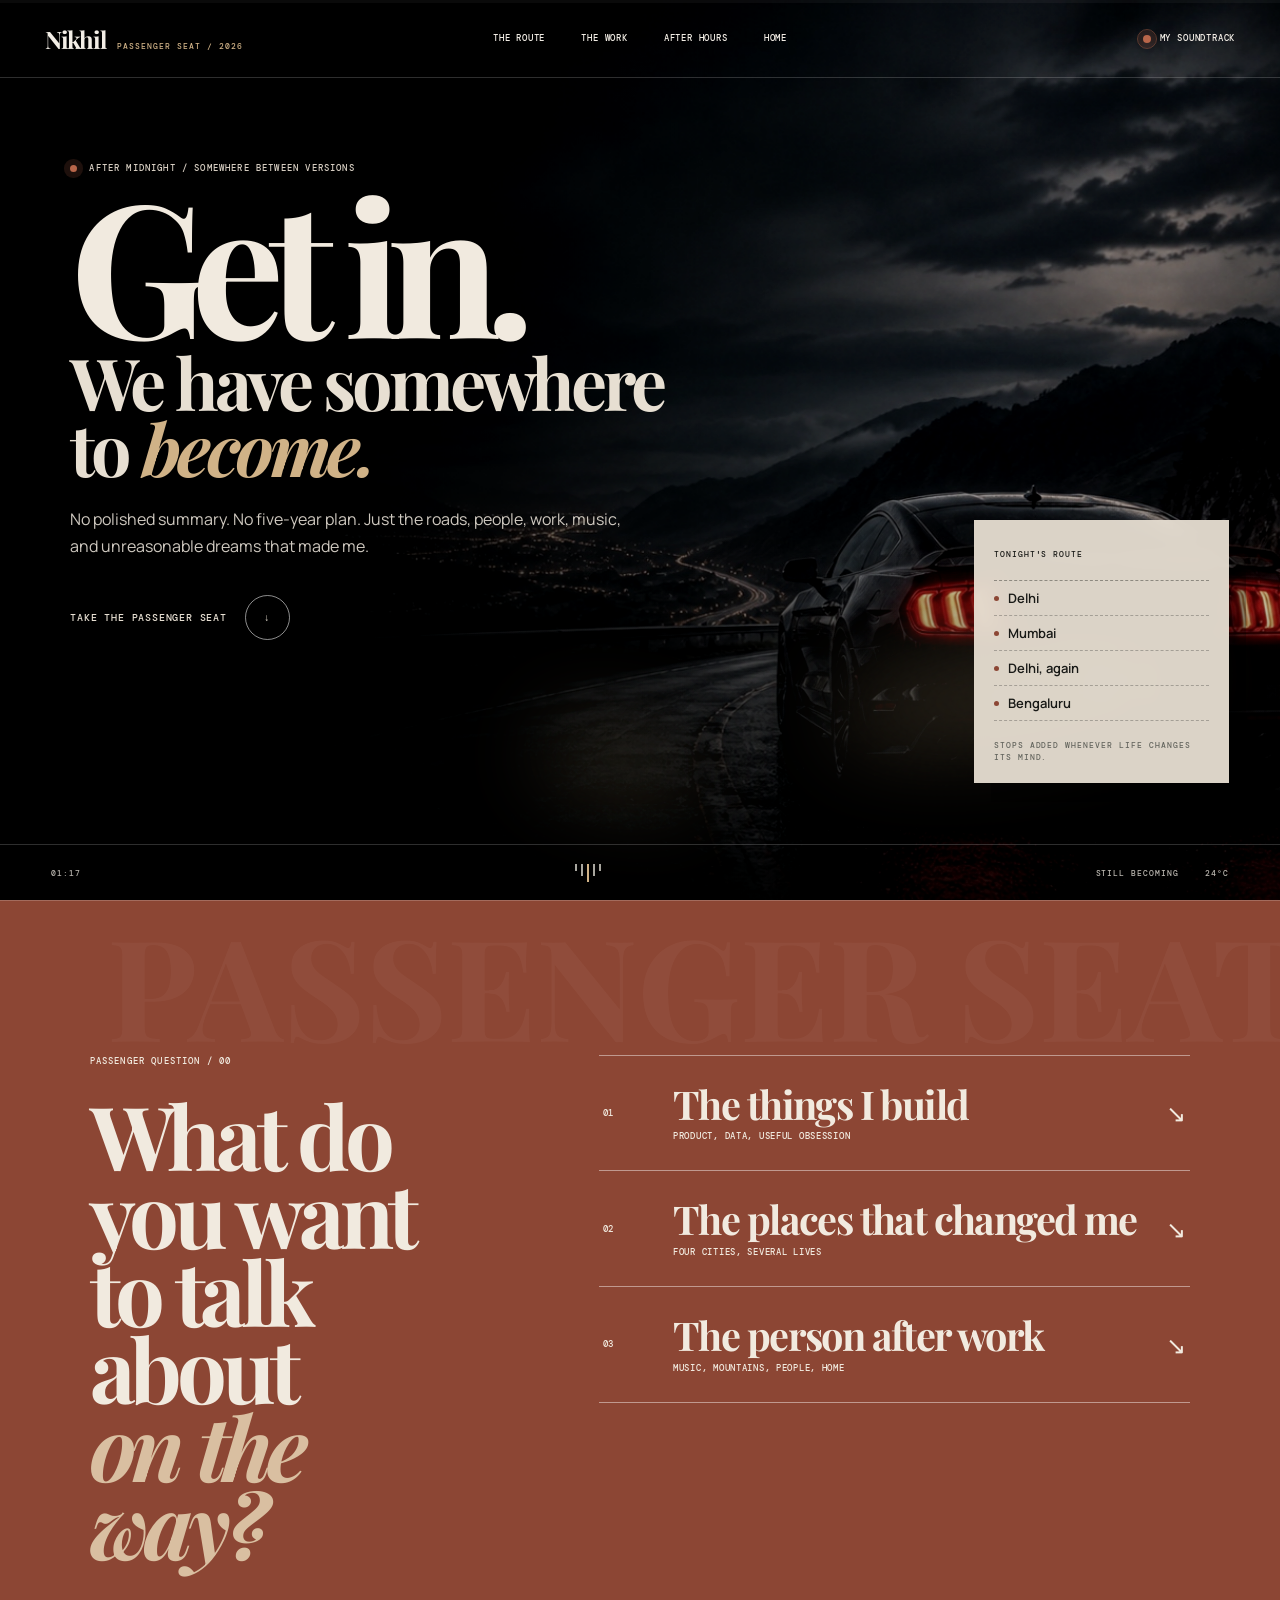
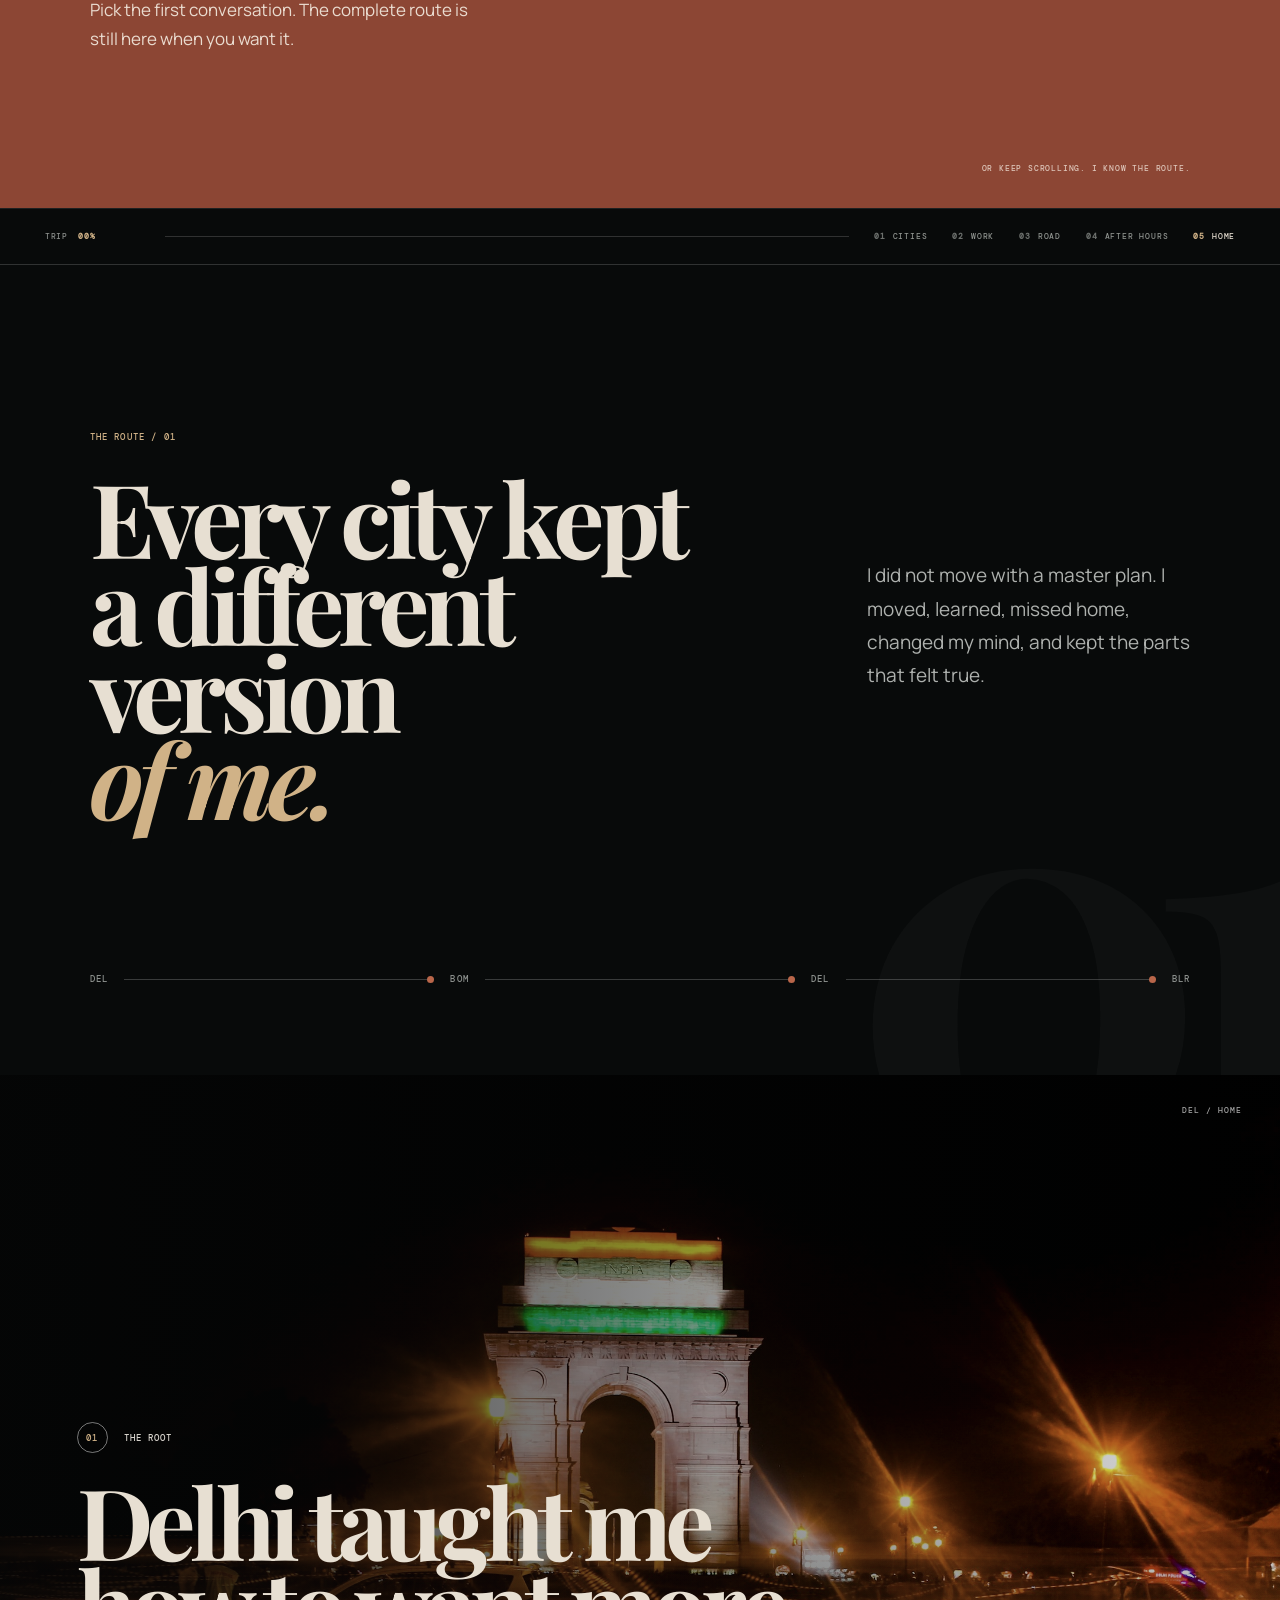
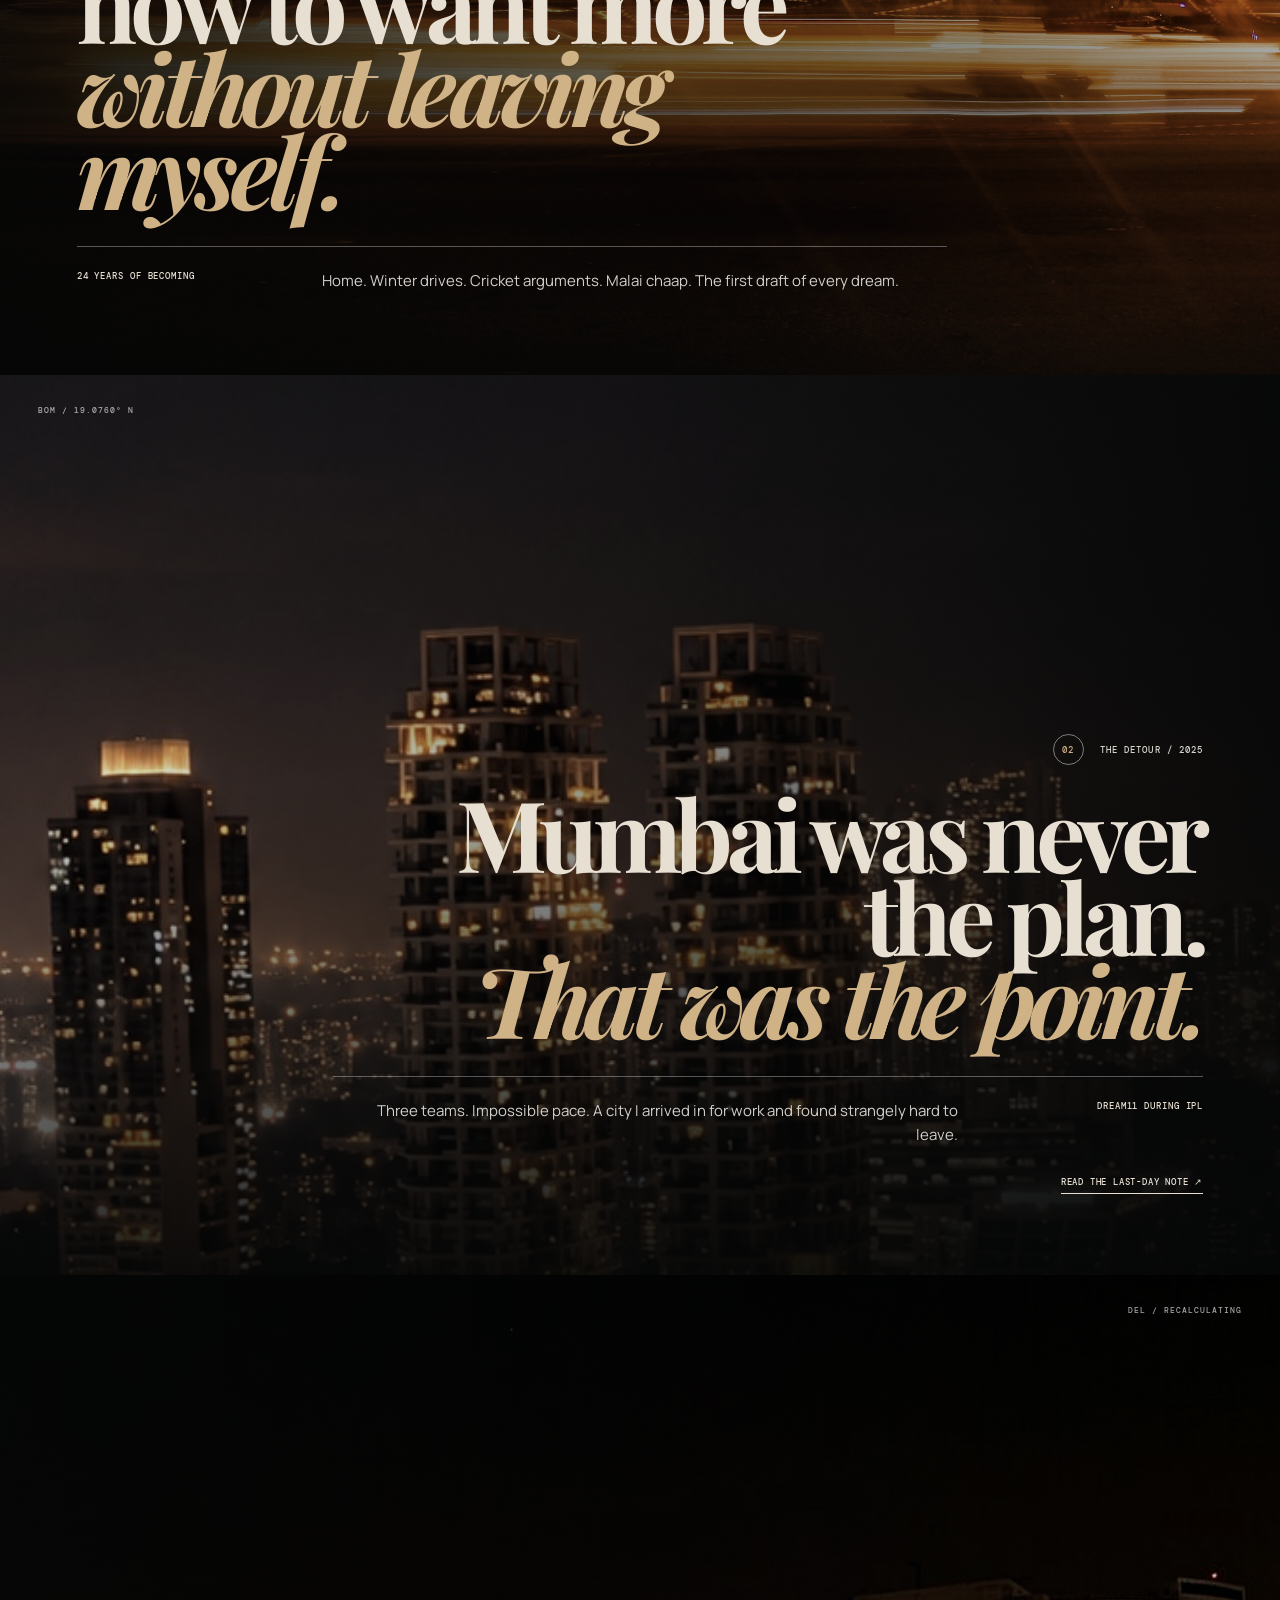
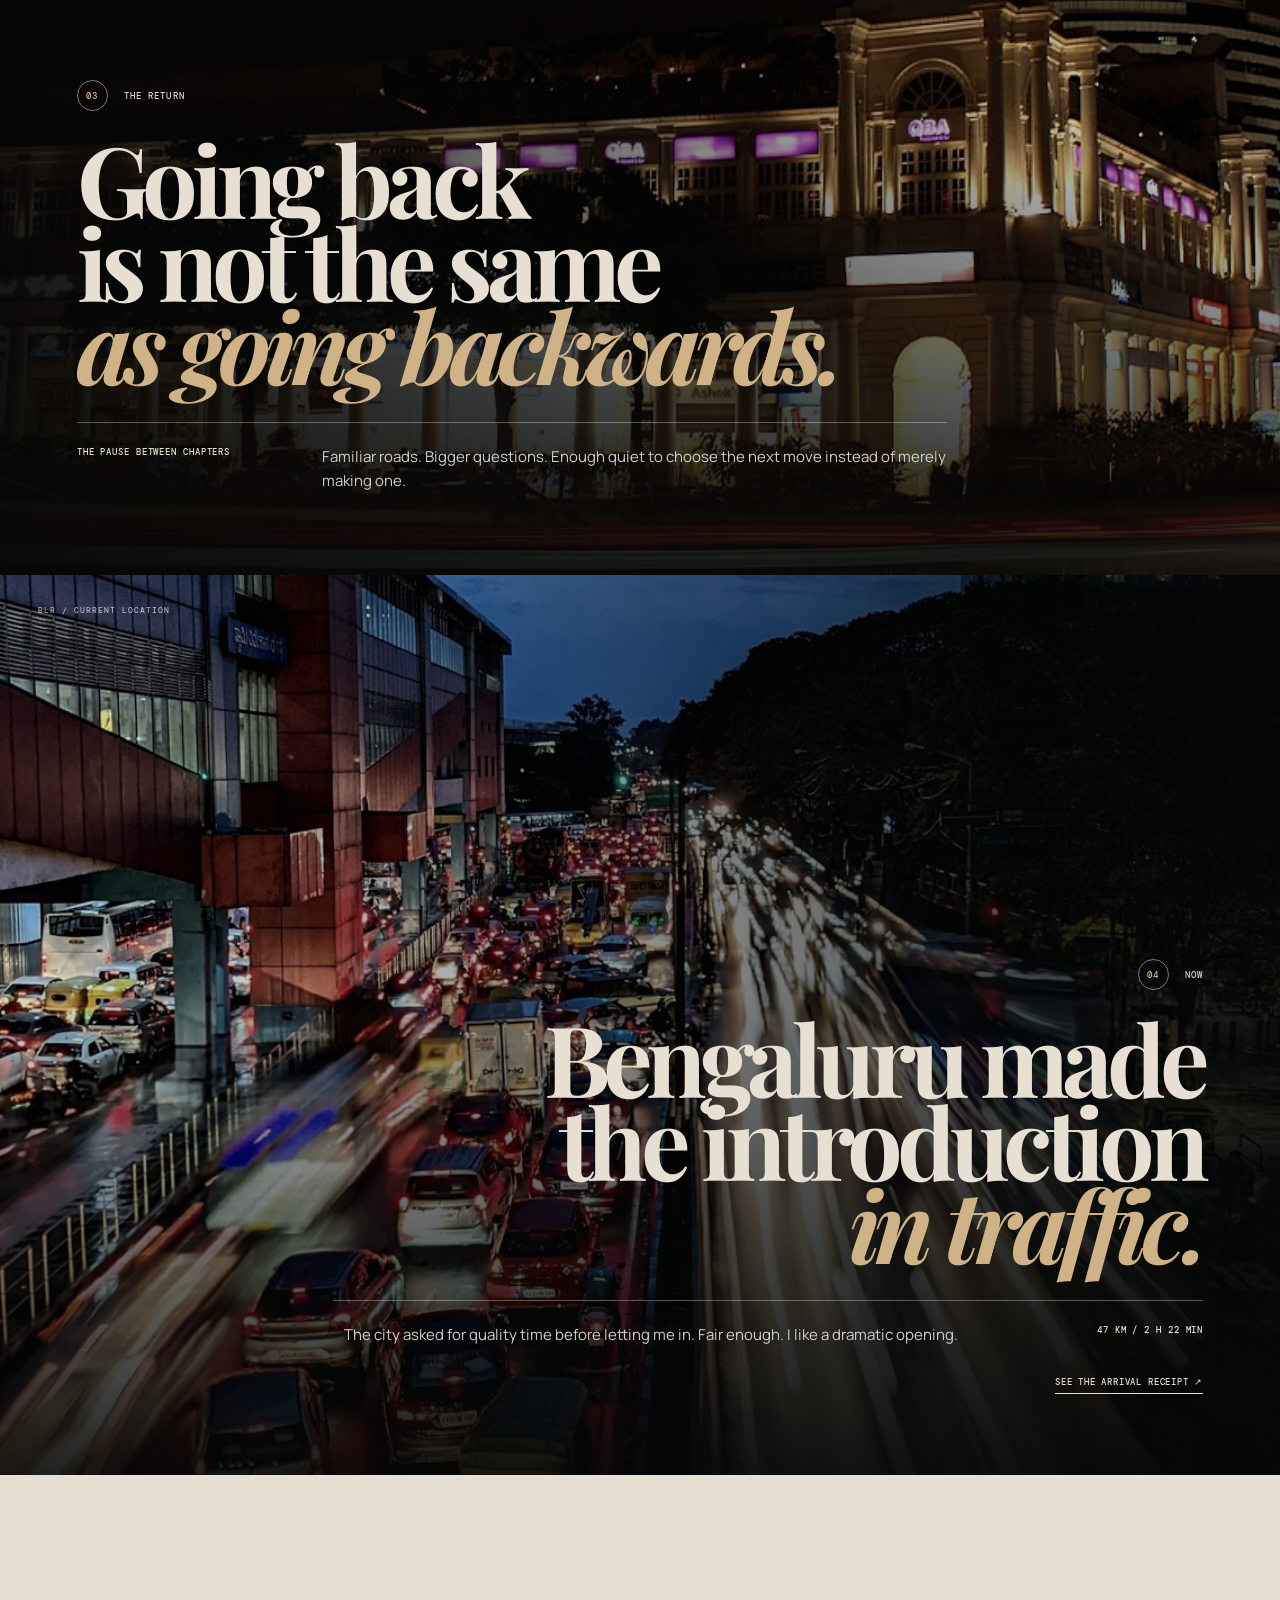
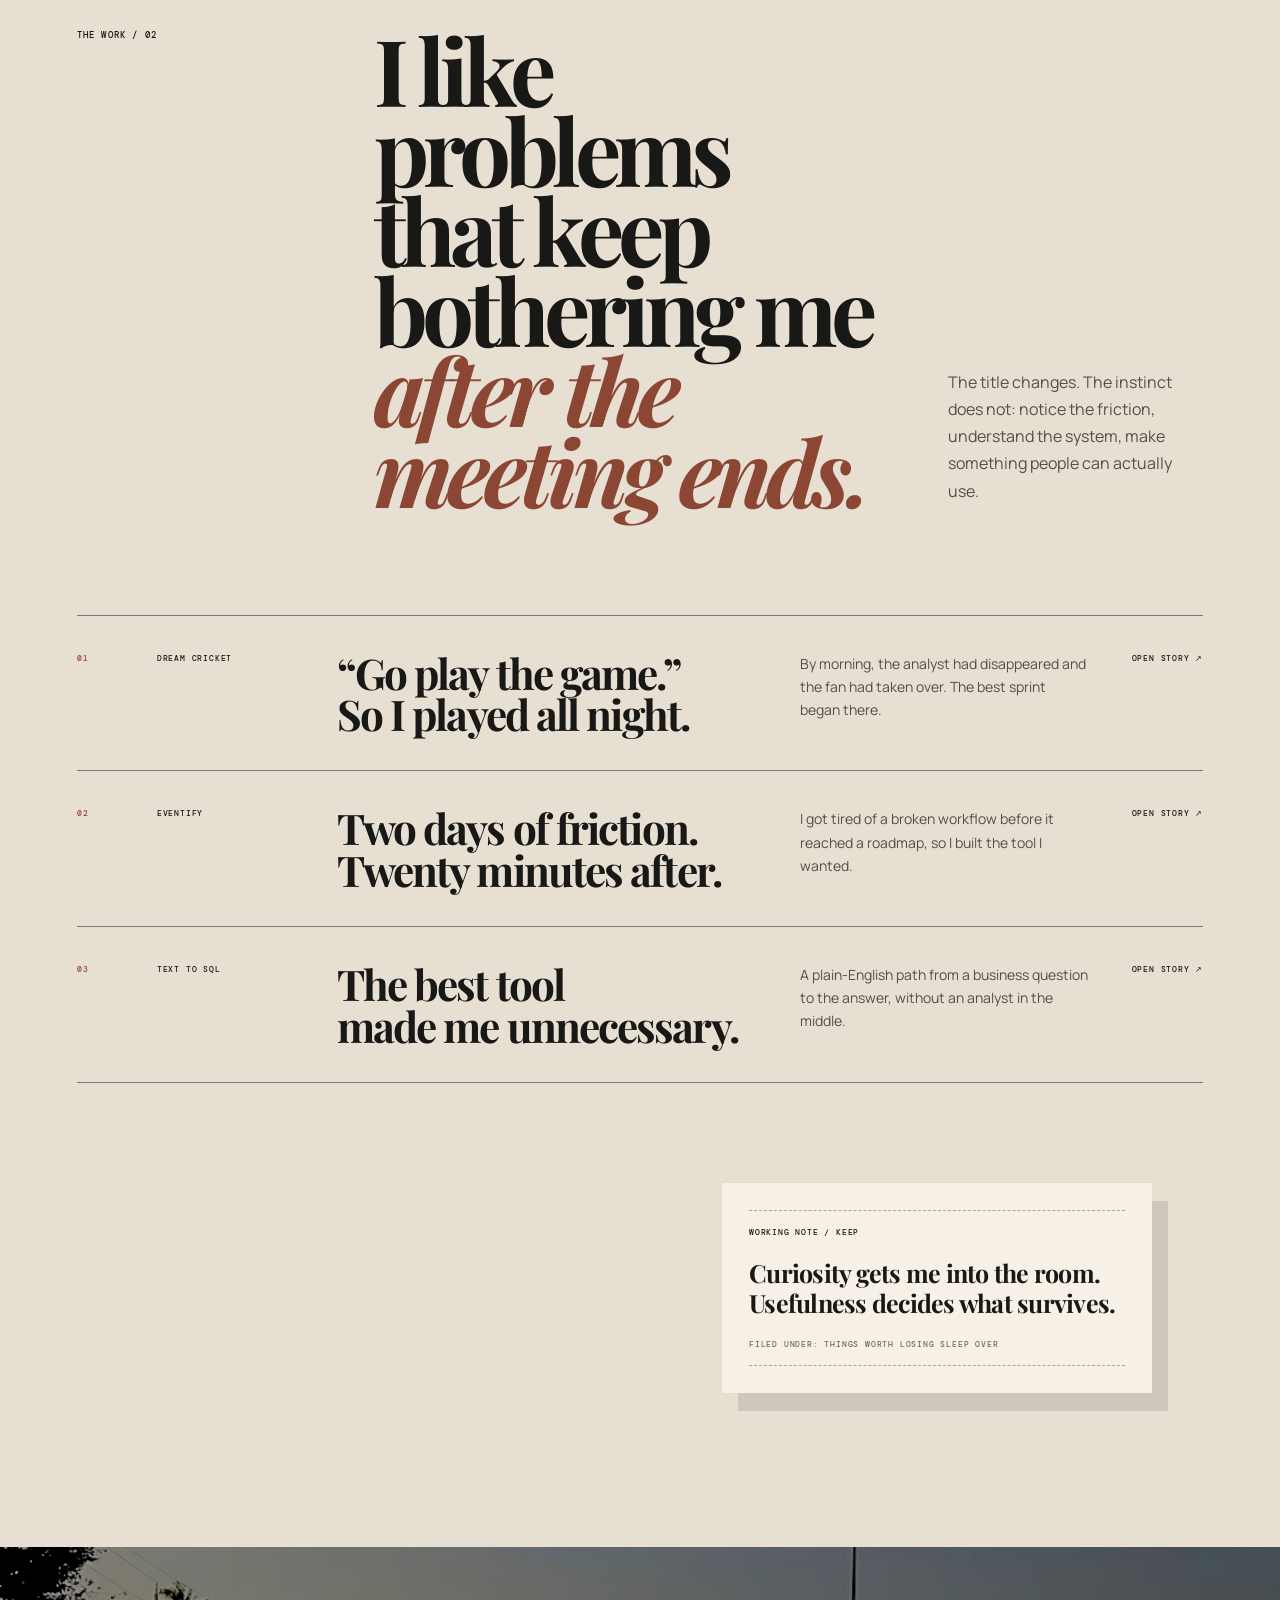
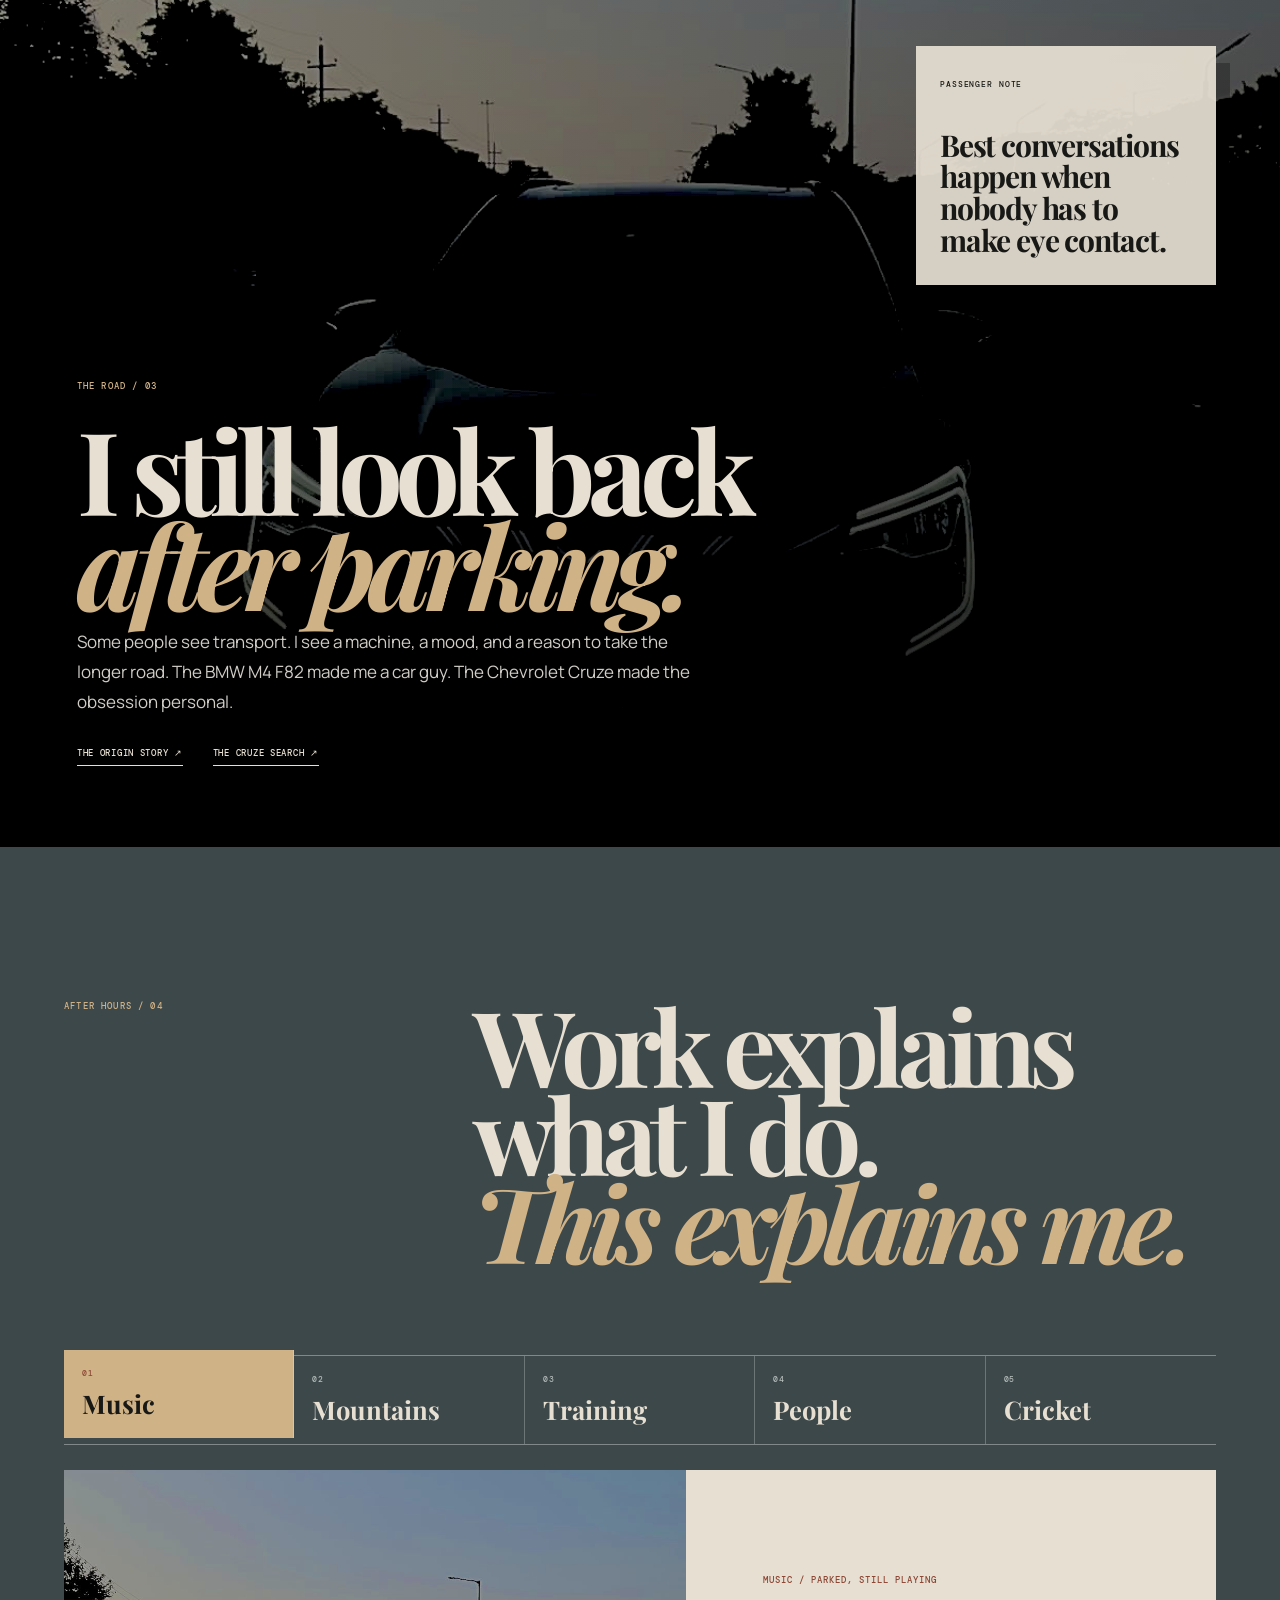
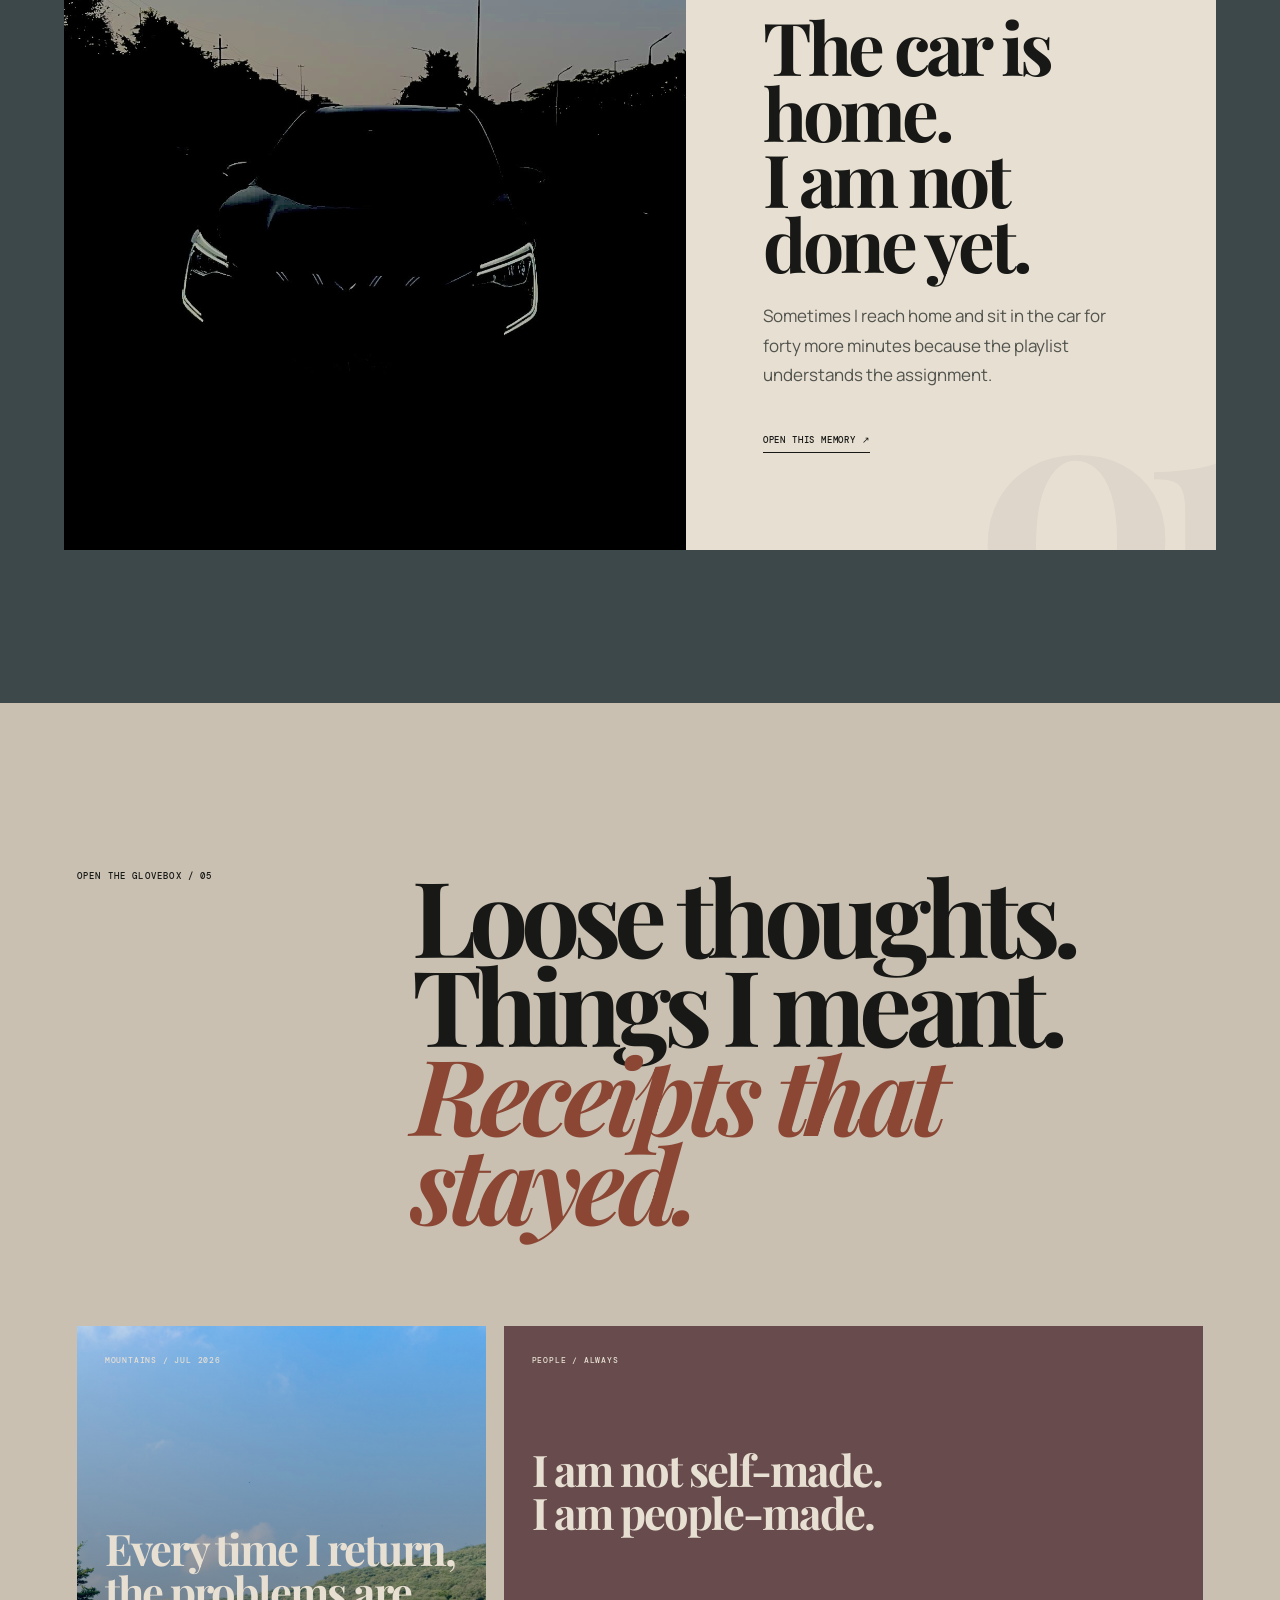
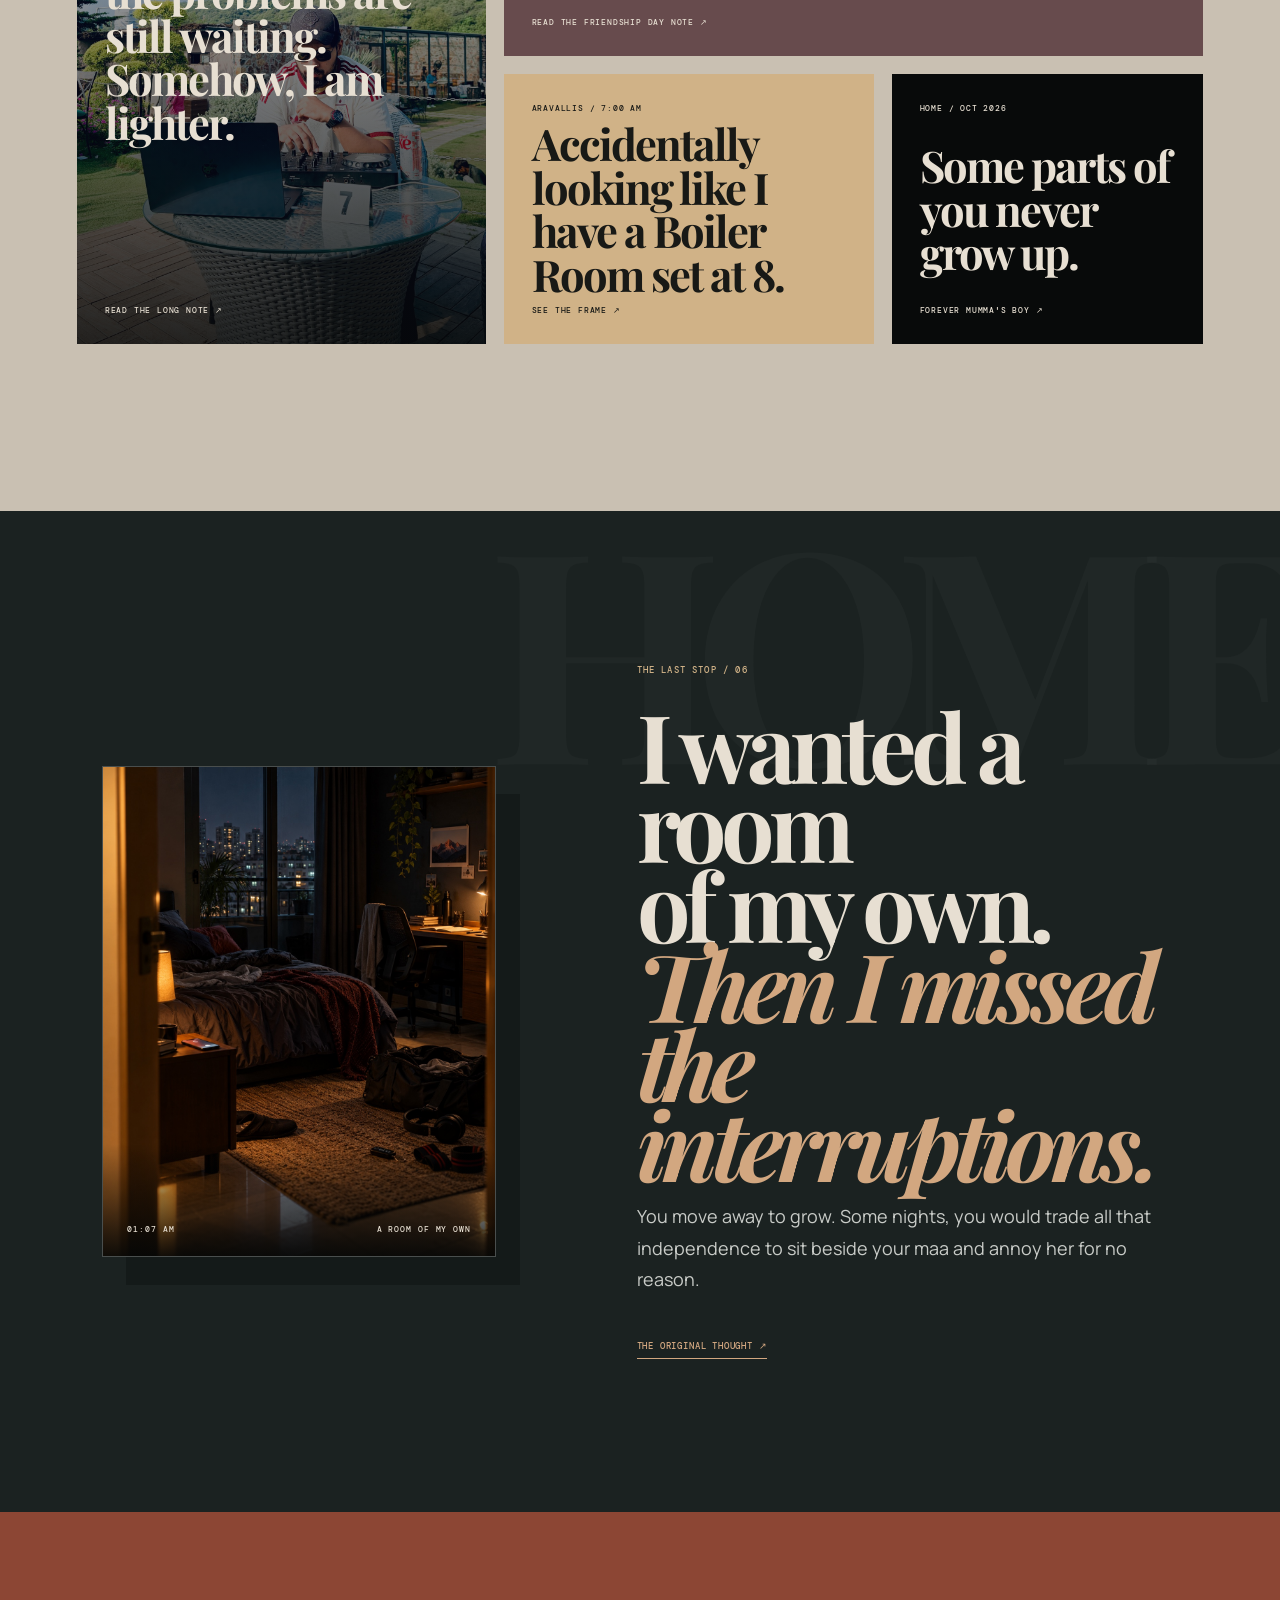
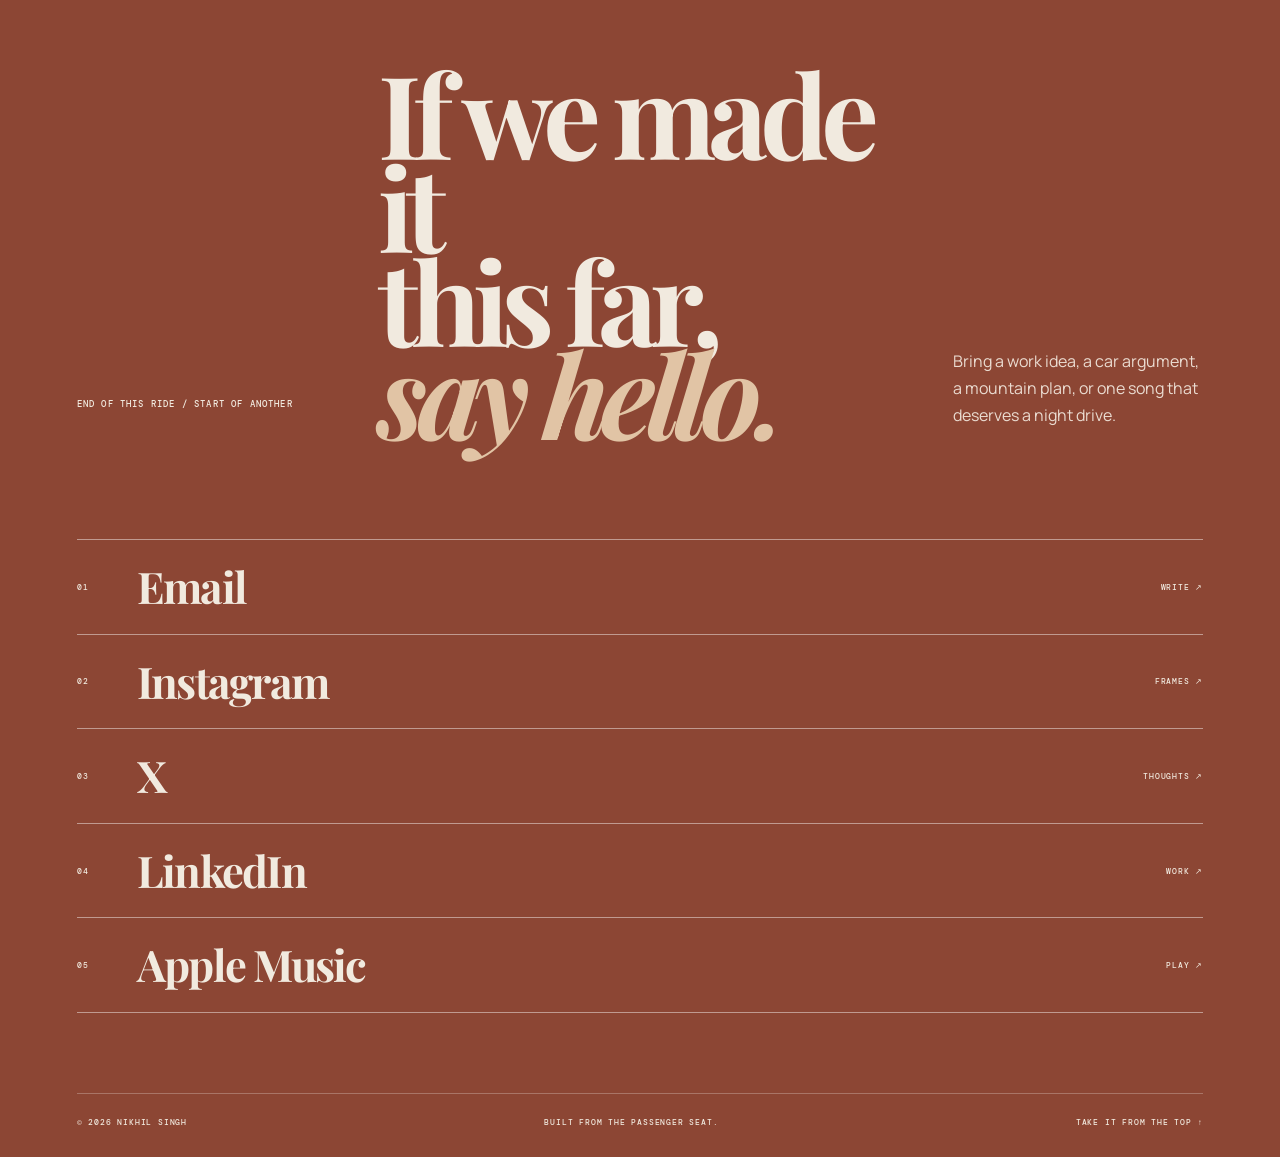
==== commit 992b5f47: "Launch passenger seat director cut" ====
--- a/index.html
+++ b/index.html
@@ -3,45 +3,267 @@
 <head>
   <meta charset="utf-8">
   <meta name="viewport" content="width=device-width, initial-scale=1">
-  <meta name="theme-color" content="#090b0c">
-  <meta name="description" content="Nikhil Singh, before the final version. Product, data, cities, cars, music, mountains, people, and everything still becoming.">
-  <meta property="og:type" content="website"><meta property="og:url" content="https://itsnikhilversee.in/">
-  <meta property="og:title" content="Nikhil Singh — You're getting the before"><meta property="og:description" content="A living archive of work, cities, obsessions, and the person becoming between them.">
-  <meta property="og:image" content="https://itsnikhilversee.in/assets/hero-road-v2.jpg">
-  <title>Nikhil Singh — You're getting the before</title>
-  <link rel="icon" href="/assets/favicon.svg" type="image/svg+xml">
-  <link rel="preconnect" href="https://fonts.googleapis.com"><link rel="preconnect" href="https://fonts.gstatic.com" crossorigin>
+  <meta name="theme-color" content="#080a0a">
+  <meta name="description" content="Nikhil Singh, from the passenger seat. A night drive through cities, work, people, music, mountains, and home.">
+  <meta property="og:type" content="website">
+  <meta property="og:url" content="https://itsnikhilversee.in/">
+  <meta property="og:title" content="Nikhil Singh — From the passenger seat">
+  <meta property="og:description" content="A night drive through the cities, work, people, music, mountains, and memories that made me.">
+  <meta property="og:image" content="https://itsnikhilversee.in/assets/social-card.png">
+  <title>Nikhil Singh — From the passenger seat</title>
+  <link rel="icon" href="assets/favicon.svg" type="image/svg+xml">
+  <link rel="preconnect" href="https://fonts.googleapis.com">
+  <link rel="preconnect" href="https://fonts.gstatic.com" crossorigin>
   <link href="https://fonts.googleapis.com/css2?family=DM+Mono:wght@400;500&family=Manrope:wght@400;500;600;700&family=Playfair+Display:ital,wght@0,700;1,700&display=swap" rel="stylesheet">
-  <link rel="stylesheet" href="/assets/site.css">
+  <link rel="stylesheet" href="assets/demo.css">
   <script async src="https://www.googletagmanager.com/gtag/js?id=G-YRV7RXD71C"></script>
-  <script>window.dataLayer=window.dataLayer||[];function gtag(){window.dataLayer.push(arguments)}gtag('js',new Date());if(['itsnikhilversee.in','www.itsnikhilversee.in'].includes(location.hostname))gtag('config','G-YRV7RXD71C');</script>
-  <script src="/assets/site.js" defer></script>
+  <script>window.dataLayer=window.dataLayer||[];function gtag(){dataLayer.push(arguments)}gtag('js',new Date());if(['itsnikhilversee.in','www.itsnikhilversee.in'].includes(location.hostname))gtag('config','G-YRV7RXD71C');</script>
+  <script src="assets/demo.js" defer></script>
 </head>
-<body data-route="all">
-  <a class="skip-link" href="#main">Skip to the story</a><div class="progress" aria-hidden="true"><span id="progressBar"></span></div>
-  <header class="site-head" id="top"><a class="mark" href="#top" aria-label="Nikhil Singh, home"><strong>Nikhil</strong><span>in motion</span></a><button class="menu-button" id="menuButton" type="button" aria-expanded="false" aria-controls="siteNav">Menu</button><nav class="site-nav" id="siteNav" aria-label="Main navigation"><a href="#route">Start here</a><a href="#timeline">The journey</a><a href="#work">What I build</a><a href="#archive">The archive</a><a href="#hello">Say hello</a></nav><span class="head-place">Bengaluru, IN · 2026</span></header>
+<body>
+  <a class="skip-link" href="#main">Skip to the story</a>
+  <div class="page-progress" aria-hidden="true"><span id="pageProgress"></span></div>
+
+  <header class="topbar" id="top">
+    <a class="wordmark" href="#top" aria-label="Nikhil Singh, home">
+      <strong>Nikhil</strong>
+      <span>Passenger seat / 2026</span>
+    </a>
+    <nav class="topnav" aria-label="Primary navigation">
+      <a href="#route">The route</a>
+      <a href="#work">The work</a>
+      <a href="#after-hours">After hours</a>
+      <a href="#home">Home</a>
+    </nav>
+    <a class="soundtrack-link" href="https://music.apple.com/profile/itsnikhilversee" target="_blank" rel="noopener noreferrer" aria-label="Open Nikhil's Apple Music">
+      <i aria-hidden="true"></i><span>My soundtrack</span>
+    </a>
+    <button class="menu-button" id="menuButton" type="button" aria-expanded="false" aria-controls="mobileMenu">Menu</button>
+    <nav class="mobile-menu" id="mobileMenu" aria-label="Mobile navigation">
+      <a href="#route">The route</a><a href="#work">The work</a><a href="#after-hours">After hours</a><a href="#home">Home</a><a href="#hello">Say hello</a>
+    </nav>
+  </header>
+
   <main id="main">
-    <section class="hero" aria-labelledby="heroTitle"><div class="hero-image" aria-hidden="true"></div><div class="hero-noise" aria-hidden="true"></div><div class="hero-copy"><p class="kicker"><span></span> The unfinished archive of Nikhil Singh</p><h1 id="heroTitle"><span>You’re getting</span><em>the before.</em></h1><p class="hero-intro">The work, the people, the drives, the cities—and the person still becoming between them.</p></div><div class="hero-card"><img src="/assets/nikhil-aravallis.jpg" alt="Nikhil Singh mixing music outdoors in the Aravallis" width="1537" height="2048"><p>Product & data by profession.<br>Everything else by personality.</p><span>PASSENGER NOTE / STILL BECOMING</span></div><a class="enter" href="#route"><span>Take the whole route</span><b aria-hidden="true">↓</b></a><p class="hero-caption">DELHI → MUMBAI → DELHI → BENGALURU</p></section>
-
-    <nav class="chapter-rail" aria-label="Story chapters"><span>THE ROUTE</span><a href="#timeline"><b>01</b> Cities</a><a href="#work"><b>02</b> Work</a><a href="#road"><b>03</b> Cars</a><a href="#archive"><b>04</b> Worlds</a><a href="#notes"><b>05</b> Notes</a><a href="#hello"><b>06</b> Say hello</a></nav>
-
-    <section class="route section" id="route" aria-labelledby="routeTitle"><div class="route-head"><p class="section-tag">00 / PICK THE FIRST TURN</p><h2 id="routeTitle">Which side<br>do we start with?</h2><p>Same person. Different first impression. Pick one, or keep scrolling for the whole route.</p></div><div class="route-picker" role="group" aria-label="Choose a route through the story"><button class="route-choice" type="button" data-route-choice="work"><span>01</span><strong>The one who builds</strong><small>Product · data · decisions</small><b>↗</b></button><button class="route-choice" type="button" data-route-choice="motion"><span>02</span><strong>The one in motion</strong><small>Cities · cars · mountains</small><b>↗</b></button><button class="route-choice" type="button" data-route-choice="human"><span>03</span><strong>The one who feels</strong><small>People · music · home</small><b>↗</b></button></div><p class="route-status" id="routeStatus" aria-live="polite">Passenger seat is open. Choose the first turn.</p></section>
-
-    <section class="manifesto section" aria-labelledby="manifestoTitle"><div class="manifesto-label"><span>THE WHOLE PERSON</span><span>NOT THE POLISHED SUMMARY</span></div><h2 id="manifestoTitle">A career.<br>A body.<br>A life.<br><em>A version nobody else can see yet.</em></h2><p>I like building things: products, strength, stories, a better life. This website keeps the parts that never fit inside a job title.</p><a href="https://x.com/itsnikhilversee/status/2094483045843955953" target="_blank" rel="noopener noreferrer">Read the post that started this ↗</a></section>
-
-    <section class="timeline section" id="timeline" aria-labelledby="timelineTitle"><div class="timeline-intro"><p class="section-tag">01 / THE JOURNEY</p><h2 id="timelineTitle">Four cities.<br>Several lives.</h2><p>A route measured in jobs, traffic, skyline views, and the sudden urge to call home.</p></div><div class="timeline-track" role="list"><article class="city-card active" role="listitem" data-city="delhi" tabindex="0"><span class="city-year">THE ROOT</span><h3>Delhi</h3><p>Home, winter drives, malai chaap, cricket opinions, and the first version of every dream.</p><small>24 years of becoming</small></article><article class="city-card" role="listitem" data-city="mumbai" tabindex="0"><span class="city-year">2025</span><h3>Mumbai</h3><p>Dream11 during IPL. Three teams. A city that was never in the plan and became hard to leave.</p><a href="https://www.linkedin.com/feed/update/urn:li:activity:7471056192446976000/" target="_blank" rel="noopener noreferrer">Last day note ↗</a></article><article class="city-card" role="listitem" data-city="delhi-again" tabindex="0"><span class="city-year">THE RETURN</span><h3>Delhi, again</h3><p>The pause between chapters. Familiar roads, bigger questions, and room to choose what came next.</p><small>Not every return is going backwards</small></article><article class="city-card" role="listitem" data-city="bengaluru" tabindex="0"><span class="city-year">NOW</span><h3>Bengaluru</h3><p>47 kilometres. 2 hours 22 minutes. The city asked for quality time before letting me in.</p><a href="https://x.com/itsnikhilversee/status/2102736767963263405" target="_blank" rel="noopener noreferrer">Arrival receipt ↗</a></article></div><div class="map-line" aria-hidden="true"><i></i><i></i><i></i><i></i></div></section>
-
-    <section class="work section" id="work" aria-labelledby="workTitle"><div class="work-heading"><p class="section-tag">02 / THINGS I CARE ENOUGH TO BUILD</p><h2 id="workTitle">Work, with<br>the pulse left in.</h2><p>My favourite projects begin with irritation, curiosity, or an argument nobody has finished yet.</p></div><div class="case-list"><a class="case" href="https://www.linkedin.com/feed/update/urn:li:activity:7477601772543328256/" target="_blank" rel="noopener noreferrer"><span class="case-num">01</span><div><small>DREAM CRICKET</small><h3>“Go play the game.”<br>So I played all night.</h3><p>By morning, the analyst had disappeared and the fan had taken over. The best sprint I’ve ever been part of began there.</p></div><b>READ ↗</b></a><a class="case" href="https://www.linkedin.com/feed/update/urn:li:activity:7467790924903960576/" target="_blank" rel="noopener noreferrer"><span class="case-num">02</span><div><small>EVENTIFY</small><h3>Two days of friction.<br>Twenty minutes after.</h3><p>I got tired of a broken workflow before anyone put it on a roadmap, so I built the tool I wanted to use.</p></div><b>READ ↗</b></a><a class="case" href="https://www.linkedin.com/feed/update/urn:li:activity:7462728862700007424/" target="_blank" rel="noopener noreferrer"><span class="case-num">03</span><div><small>TEXT TO SQL</small><h3>The best tool made<br>me unnecessary.</h3><p>A plain-English path from a business question to the answer, without an analyst standing in the middle.</p></div><b>READ ↗</b></a></div></section>
-
-    <section class="road-break" id="road" aria-label="A note about cars"><div class="road-image" aria-hidden="true"></div><div class="road-copy"><span>03 / THE OBSESSION</span><h2>Some people see transport.<br><em>I see possibility.</em></h2><p>The BMW M4 F82 made me a car guy. The Chevrolet Cruze was one of the first I fell for. I’m still the person who looks back after parking.</p><div><a href="https://x.com/itsnikhilversee/status/1604792148263436289" target="_blank" rel="noopener noreferrer">The origin story ↗</a><a href="https://x.com/itsnikhilversee/status/2091462322569269382" target="_blank" rel="noopener noreferrer">The Cruze search ↗</a></div></div></section>
-
-    <section class="archive section" id="archive" aria-labelledby="archiveTitle"><div class="archive-head"><p class="section-tag">04 / THE REST OF ME</p><h2 id="archiveTitle">Work is one part.<br>These are the rest.</h2><p>Music, mountains, training, people and cricket. Pick a side of me.</p></div><div class="world-switch" role="tablist" aria-label="Explore five sides of Nikhil"><button class="world-tab active" type="button" role="tab" aria-selected="true" data-world="music"><span>01</span><strong>Music</strong><small>Night drives last longer</small></button><button class="world-tab" type="button" role="tab" aria-selected="false" data-world="mountains"><span>02</span><strong>Mountains</strong><small>Quiet enough to hear</small></button><button class="world-tab" type="button" role="tab" aria-selected="false" data-world="training"><span>03</span><strong>Training</strong><small>Failure you can measure</small></button><button class="world-tab" type="button" role="tab" aria-selected="false" data-world="people"><span>04</span><strong>People</strong><small>The real flex</small></button><button class="world-tab" type="button" role="tab" aria-selected="false" data-world="cricket"><span>05</span><strong>Cricket</strong><small>Never only a game</small></button></div><div class="world-stage" id="worldPanel" data-world="music" role="tabpanel" aria-live="polite"><div class="world-index"><span id="worldNumber">01</span><p>SIDE OF ME</p></div><div class="world-copy"><p id="worldKicker">AFTER HOURS</p><h3 id="worldTitle">The car is parked.<br>The song is not done.</h3><p id="worldText">Sometimes I reach home and sit in the car for forty more minutes because the playlist understands the assignment.</p><a id="worldLink" href="https://x.com/itsnikhilversee/status/2081462201479733641" target="_blank" rel="noopener noreferrer">Open this memory ↗</a></div></div></section>
-
-    <section class="notes section" id="notes" aria-labelledby="notesTitle"><div class="notes-head"><p class="section-tag">05 / NOTES FROM THE MIDDLE</p><h2 id="notesTitle">Things I meant<br>when I wrote them.</h2></div><div class="notes-grid"><a class="note note-tall" href="https://x.com/itsnikhilversee/status/2080717938701836336" target="_blank" rel="noopener noreferrer"><span>MOUNTAINS / JUL 2026</span><p>Every time I return, the problems are still waiting. Somehow, I am lighter.</p><b>READ THE LONG NOTE ↗</b></a><a class="note note-red" href="https://x.com/itsnikhilversee/status/2108875377791951186" target="_blank" rel="noopener noreferrer"><span>HOME / OCT 2026</span><p>Some parts of you never grow up.</p><b>FOREVER MUMMA’S BOY ↗</b></a><a class="note note-photo" href="https://x.com/itsnikhilversee/status/2099005667222945858" target="_blank" rel="noopener noreferrer"><span>ARAVALLIS / 7:00 AM</span><p>Accidentally looking like I have a Boiler Room set at 8.</p><b>SEE THE FRAME ↗</b></a><a class="note note-dark" href="https://www.linkedin.com/feed/update/urn:li:activity:7489526646002089985/" target="_blank" rel="noopener noreferrer"><span>PEOPLE / FRIENDSHIP DAY</span><p>I am not self-made. I am people-made.</p><b>READ THE NOTE ↗</b></a></div></section>
-
-    <section class="home section" aria-labelledby="homeTitle"><figure class="home-frame"><img src="/assets/home-room-night-v2.jpg" alt="A quiet late-night room with city lights, headphones, gym wraps, car keys and a glowing phone" width="1122" height="1402"><figcaption>01:07 AM / A ROOM OF MY OWN</figcaption></figure><div class="home-copy"><p class="section-tag">06 / HOME IS A PERSON</p><h2 id="homeTitle">I wanted a room<br>of my own.<br><em>Then I missed<br>the interruptions.</em></h2><p>You move away to grow. Some evenings, you would trade all that independence to sit beside your maa and annoy her for no reason.</p><a href="https://x.com/itsnikhilversee/status/2108875377791951186" target="_blank" rel="noopener noreferrer">The original thought ↗</a></div></section>
-
-    <section class="hello section" id="hello" aria-labelledby="helloTitle"><p class="section-tag">07 / SAY HELLO</p><h2 id="helloTitle">Bring a good question.<br><em>Or a better song.</em></h2><div class="hello-grid"><p>Work idea, car argument, mountain plan, music recommendation, or just a hello. The door is open.</p><p class="contact-prompt"><span>Pick a channel.</span> I reply like a person.</p></div><div class="socials contact-dock"><a href="mailto:nikhilsingh77769@gmail.com" aria-label="Email Nikhil"><svg viewBox="0 0 24 24" aria-hidden="true"><path d="M3 5.5h18v13H3zM3.5 6l8.5 7 8.5-7"/></svg><span>Email</span><b>Write ↗</b></a><a href="https://www.instagram.com/itsnikhilversee/" target="_blank" rel="noopener noreferrer" aria-label="Nikhil on Instagram"><svg viewBox="0 0 24 24" aria-hidden="true"><rect x="3" y="3" width="18" height="18" rx="5"/><circle cx="12" cy="12" r="4"/><circle class="icon-dot" cx="17.5" cy="6.5" r="1"/></svg><span>Instagram</span><b>Frames ↗</b></a><a href="https://x.com/itsnikhilversee" target="_blank" rel="noopener noreferrer" aria-label="Nikhil on X"><svg viewBox="0 0 24 24" aria-hidden="true"><path d="M4 4l16 16M20 4L4 20"/></svg><span>X</span><b>Thoughts ↗</b></a><a href="https://www.linkedin.com/in/itsnikhilversee/" target="_blank" rel="noopener noreferrer" aria-label="Nikhil on LinkedIn"><svg viewBox="0 0 24 24" aria-hidden="true"><rect x="3" y="3" width="18" height="18" rx="2"/><path d="M8 10v7M8 7.2v.1M12 17v-7m0 3.1c.7-2.1 5-2.4 5 1V17"/></svg><span>LinkedIn</span><b>Work ↗</b></a><a href="https://music.apple.com/profile/itsnikhilversee" target="_blank" rel="noopener noreferrer" aria-label="Nikhil on Apple Music"><svg viewBox="0 0 24 24" aria-hidden="true"><path d="M9 17.5V6l10-2v11.5M9 9l10-2"/><circle cx="6" cy="17.5" r="3"/><circle cx="16" cy="15.5" r="3"/></svg><span>Apple Music</span><b>Play ↗</b></a></div><footer><span>© <span id="year">2026</span> Nikhil Singh</span><span>Still becoming. Still documenting.</span><a href="/credits.html">Photo credits</a><a href="#top">Back to top ↑</a></footer></section>
+    <section class="hero" aria-labelledby="hero-title">
+      <div class="hero-media" aria-hidden="true"></div>
+      <div class="headlight headlight-one" aria-hidden="true"></div>
+      <div class="headlight headlight-two" aria-hidden="true"></div>
+      <div class="film-grain" aria-hidden="true"></div>
+      <div class="hero-copy reveal">
+        <p class="eyebrow"><span></span> After midnight / somewhere between versions</p>
+        <h1 id="hero-title">Get in.</h1>
+        <p class="hero-line">We have somewhere<br>to <em>become.</em></p>
+        <p class="hero-intro">No polished summary. No five-year plan. Just the roads, people, work, music, and unreasonable dreams that made me.</p>
+        <a class="start-ride" href="#choose"><span>Take the passenger seat</span><b aria-hidden="true">↓</b></a>
+      </div>
+      <div class="hero-route-card reveal" aria-label="Route card">
+        <span>TONIGHT'S ROUTE</span>
+        <ol><li>Delhi</li><li>Mumbai</li><li>Delhi, again</li><li>Bengaluru</li></ol>
+        <small>Stops added whenever life changes its mind.</small>
+      </div>
+      <div class="dashboard-strip" aria-hidden="true">
+        <span>01:17</span><div><i></i><i></i><i></i><i></i><i></i></div><span>STILL BECOMING</span><span>24°C</span>
+      </div>
+    </section>
+
+    <section class="choose" id="choose" aria-labelledby="choose-title">
+      <div class="choose-heading reveal">
+        <p class="section-label">PASSENGER QUESTION / 00</p>
+        <h2 id="choose-title">What do you want<br>to talk about<br><em>on the way?</em></h2>
+        <p>Pick the first conversation. The complete route is still here when you want it.</p>
+      </div>
+      <div class="conversation-list" role="group" aria-label="Choose where to begin">
+        <button class="conversation reveal" type="button" data-destination="work">
+          <span>01</span><div><strong>The things I build</strong><small>Product, data, useful obsession</small></div><b>↘</b>
+        </button>
+        <button class="conversation reveal" type="button" data-destination="route">
+          <span>02</span><div><strong>The places that changed me</strong><small>Four cities, several lives</small></div><b>↘</b>
+        </button>
+        <button class="conversation reveal" type="button" data-destination="after-hours">
+          <span>03</span><div><strong>The person after work</strong><small>Music, mountains, people, home</small></div><b>↘</b>
+        </button>
+      </div>
+      <p class="choose-note" id="chooseNote" aria-live="polite">Or keep scrolling. I know the route.</p>
+    </section>
+
+    <nav class="journey-rail" aria-label="Journey chapters">
+      <span class="rail-label">TRIP <b id="tripProgress">00%</b></span>
+      <div class="rail-line" aria-hidden="true"><i id="railProgress"></i></div>
+      <a href="#route" data-section="route"><b>01</b><span>Cities</span></a>
+      <a href="#work" data-section="work"><b>02</b><span>Work</span></a>
+      <a href="#road" data-section="road"><b>03</b><span>Road</span></a>
+      <a href="#after-hours" data-section="after-hours"><b>04</b><span>After hours</span></a>
+      <a href="#home" data-section="home"><b>05</b><span>Home</span></a>
+    </nav>
+
+    <section class="route-intro" id="route" aria-labelledby="route-title">
+      <div class="route-intro-copy reveal">
+        <p class="section-label light">THE ROUTE / 01</p>
+        <h2 id="route-title">Every city kept<br>a different version<br><em>of me.</em></h2>
+      </div>
+      <p class="route-intro-note reveal">I did not move with a master plan. I moved, learned, missed home, changed my mind, and kept the parts that felt true.</p>
+      <div class="route-map" aria-hidden="true">
+        <span>DEL</span><i></i><span>BOM</span><i></i><span>DEL</span><i></i><span>BLR</span>
+      </div>
+    </section>
+
+    <div class="city-sequence">
+      <article class="city city-delhi" data-city="DELHI">
+        <div class="city-media" aria-hidden="true"></div>
+        <div class="city-shade" aria-hidden="true"></div>
+        <div class="city-copy reveal">
+          <p><span>01</span> THE ROOT</p>
+          <h3>Delhi taught me<br>how to want more<br><em>without leaving myself.</em></h3>
+          <div class="city-detail"><strong>24 years of becoming</strong><span>Home. Winter drives. Cricket arguments. Malai chaap. The first draft of every dream.</span></div>
+        </div>
+        <span class="city-code">DEL / HOME</span>
+      </article>
+
+      <article class="city city-mumbai" data-city="MUMBAI">
+        <div class="city-media" aria-hidden="true"></div>
+        <div class="city-shade" aria-hidden="true"></div>
+        <div class="city-copy align-right reveal">
+          <p><span>02</span> THE DETOUR / 2025</p>
+          <h3>Mumbai was never<br>the plan.<br><em>That was the point.</em></h3>
+          <div class="city-detail"><strong>Dream11 during IPL</strong><span>Three teams. Impossible pace. A city I arrived in for work and found strangely hard to leave.</span></div>
+          <a href="https://www.linkedin.com/feed/update/urn:li:activity:7471056192446976000/" target="_blank" rel="noopener noreferrer">Read the last-day note ↗</a>
+        </div>
+        <span class="city-code">BOM / 19.0760° N</span>
+      </article>
+
+      <article class="city city-return" data-city="DELHI AGAIN">
+        <div class="city-media" aria-hidden="true"></div>
+        <div class="city-shade" aria-hidden="true"></div>
+        <div class="city-copy reveal">
+          <p><span>03</span> THE RETURN</p>
+          <h3>Going back<br>is not the same<br><em>as going backwards.</em></h3>
+          <div class="city-detail"><strong>The pause between chapters</strong><span>Familiar roads. Bigger questions. Enough quiet to choose the next move instead of merely making one.</span></div>
+        </div>
+        <span class="city-code">DEL / RECALCULATING</span>
+      </article>
+
+      <article class="city city-bengaluru" data-city="BENGALURU">
+        <div class="city-media" aria-hidden="true"></div>
+        <div class="city-shade" aria-hidden="true"></div>
+        <div class="city-copy align-right reveal">
+          <p><span>04</span> NOW</p>
+          <h3>Bengaluru made<br>the introduction<br><em>in traffic.</em></h3>
+          <div class="city-detail"><strong>47 km / 2 h 22 min</strong><span>The city asked for quality time before letting me in. Fair enough. I like a dramatic opening.</span></div>
+          <a href="https://x.com/itsnikhilversee/status/2102736767963263405" target="_blank" rel="noopener noreferrer">See the arrival receipt ↗</a>
+        </div>
+        <span class="city-code">BLR / CURRENT LOCATION</span>
+      </article>
+    </div>
+
+    <section class="work" id="work" aria-labelledby="work-title">
+      <div class="work-intro reveal">
+        <p class="section-label">THE WORK / 02</p>
+        <h2 id="work-title">I like problems<br>that keep bothering me<br><em>after the meeting ends.</em></h2>
+        <p>The title changes. The instinct does not: notice the friction, understand the system, make something people can actually use.</p>
+      </div>
+      <div class="work-ledger">
+        <a class="ledger-row reveal" href="https://www.linkedin.com/feed/update/urn:li:activity:7477601772543328256/" target="_blank" rel="noopener noreferrer">
+          <span class="ledger-num">01</span><span class="ledger-type">DREAM CRICKET</span><h3>“Go play the game.”<br>So I played all night.</h3><p>By morning, the analyst had disappeared and the fan had taken over. The best sprint began there.</p><b>Open story ↗</b>
+        </a>
+        <a class="ledger-row reveal" href="https://www.linkedin.com/feed/update/urn:li:activity:7467790924903960576/" target="_blank" rel="noopener noreferrer">
+          <span class="ledger-num">02</span><span class="ledger-type">EVENTIFY</span><h3>Two days of friction.<br>Twenty minutes after.</h3><p>I got tired of a broken workflow before it reached a roadmap, so I built the tool I wanted.</p><b>Open story ↗</b>
+        </a>
+        <a class="ledger-row reveal" href="https://www.linkedin.com/feed/update/urn:li:activity:7462728862700007424/" target="_blank" rel="noopener noreferrer">
+          <span class="ledger-num">03</span><span class="ledger-type">TEXT TO SQL</span><h3>The best tool<br>made me unnecessary.</h3><p>A plain-English path from a business question to the answer, without an analyst in the middle.</p><b>Open story ↗</b>
+        </a>
+      </div>
+      <aside class="work-receipt reveal" aria-label="Working note">
+        <span>WORKING NOTE / KEEP</span>
+        <p>Curiosity gets me into the room.<br>Usefulness decides what survives.</p>
+        <small>Filed under: things worth losing sleep over</small>
+      </aside>
+    </section>
+
+    <section class="road" id="road" aria-labelledby="road-title">
+      <div class="road-media" aria-hidden="true"></div>
+      <div class="road-copy reveal">
+        <p class="section-label light">THE ROAD / 03</p>
+        <h2 id="road-title">I still look back<br><em>after parking.</em></h2>
+        <p>Some people see transport. I see a machine, a mood, and a reason to take the longer road. The BMW M4 F82 made me a car guy. The Chevrolet Cruze made the obsession personal.</p>
+        <div class="road-links"><a href="https://x.com/itsnikhilversee/status/1604792148263436289" target="_blank" rel="noopener noreferrer">The origin story ↗</a><a href="https://x.com/itsnikhilversee/status/2091462322569269382" target="_blank" rel="noopener noreferrer">The Cruze search ↗</a></div>
+      </div>
+      <div class="road-quote reveal"><span>PASSENGER NOTE</span><p>Best conversations happen when nobody has to make eye contact.</p></div>
+    </section>
+
+    <section class="after-hours" id="after-hours" aria-labelledby="after-title">
+      <div class="after-heading reveal">
+        <p class="section-label light">AFTER HOURS / 04</p>
+        <h2 id="after-title">Work explains<br>what I do.<br><em>This explains me.</em></h2>
+      </div>
+      <div class="world-nav" role="tablist" aria-label="Explore Nikhil after hours">
+        <button class="world-button active" type="button" role="tab" aria-selected="true" data-world="music"><span>01</span>Music</button>
+        <button class="world-button" type="button" role="tab" aria-selected="false" data-world="mountains"><span>02</span>Mountains</button>
+        <button class="world-button" type="button" role="tab" aria-selected="false" data-world="training"><span>03</span>Training</button>
+        <button class="world-button" type="button" role="tab" aria-selected="false" data-world="people"><span>04</span>People</button>
+        <button class="world-button" type="button" role="tab" aria-selected="false" data-world="cricket"><span>05</span>Cricket</button>
+      </div>
+      <div class="world-stage" id="worldStage" data-world="music" role="tabpanel" aria-live="polite">
+        <div class="world-image" aria-hidden="true"></div>
+        <div class="world-copy">
+          <span id="worldKicker">MUSIC / PARKED, STILL PLAYING</span>
+          <h3 id="worldTitle">The car is home.<br>I am not done yet.</h3>
+          <p id="worldText">Sometimes I reach home and sit in the car for forty more minutes because the playlist understands the assignment.</p>
+          <a id="worldLink" href="https://x.com/itsnikhilversee/status/2081462201479733641" target="_blank" rel="noopener noreferrer">Open this memory ↗</a>
+        </div>
+        <div class="world-number" id="worldNumber" aria-hidden="true">01</div>
+      </div>
+    </section>
+
+    <section class="glovebox" aria-labelledby="glovebox-title">
+      <div class="glovebox-head reveal">
+        <p class="section-label">OPEN THE GLOVEBOX / 05</p>
+        <h2 id="glovebox-title">Loose thoughts.<br>Things I meant.<br><em>Receipts that stayed.</em></h2>
+      </div>
+      <div class="memory-board">
+        <a class="memory memory-mountains reveal" href="https://x.com/itsnikhilversee/status/2080717938701836336" target="_blank" rel="noopener noreferrer">
+          <span>MOUNTAINS / JUL 2026</span><p>Every time I return, the problems are still waiting. Somehow, I am lighter.</p><b>Read the long note ↗</b>
+        </a>
+        <a class="memory memory-people reveal" href="https://www.linkedin.com/feed/update/urn:li:activity:7489526646002089985/" target="_blank" rel="noopener noreferrer">
+          <span>PEOPLE / ALWAYS</span><p>I am not self-made.<br>I am people-made.</p><b>Read the Friendship Day note ↗</b>
+        </a>
+        <a class="memory memory-funny reveal" href="https://x.com/itsnikhilversee/status/2099005667222945858" target="_blank" rel="noopener noreferrer">
+          <span>ARAVALLIS / 7:00 AM</span><p>Accidentally looking like I have a Boiler Room set at 8.</p><b>See the frame ↗</b>
+        </a>
+        <a class="memory memory-home reveal" href="https://x.com/itsnikhilversee/status/2108875377791951186" target="_blank" rel="noopener noreferrer">
+          <span>HOME / OCT 2026</span><p>Some parts of you never grow up.</p><b>Forever mumma's boy ↗</b>
+        </a>
+      </div>
+    </section>
+
+    <section class="home" id="home" aria-labelledby="home-title">
+      <figure class="home-frame reveal">
+        <img src="assets/home-room-night-v2.jpg" alt="A quiet late-night room with city lights, headphones, gym wraps, car keys and a glowing phone" width="1122" height="1402">
+        <figcaption><span>01:07 AM</span><span>A ROOM OF MY OWN</span></figcaption>
+      </figure>
+      <div class="home-copy reveal">
+        <p class="section-label light">THE LAST STOP / 06</p>
+        <h2 id="home-title">I wanted a room<br>of my own.<br><em>Then I missed<br>the interruptions.</em></h2>
+        <p>You move away to grow. Some nights, you would trade all that independence to sit beside your maa and annoy her for no reason.</p>
+        <a href="https://x.com/itsnikhilversee/status/2108875377791951186" target="_blank" rel="noopener noreferrer">The original thought ↗</a>
+      </div>
+    </section>
+
+    <section class="hello" id="hello" aria-labelledby="hello-title">
+      <div class="hello-copy reveal">
+        <p class="section-label">END OF THIS RIDE / START OF ANOTHER</p>
+        <h2 id="hello-title">If we made it<br>this far,<br><em>say hello.</em></h2>
+        <p>Bring a work idea, a car argument, a mountain plan, or one song that deserves a night drive.</p>
+      </div>
+      <div class="contact-list reveal">
+        <a href="mailto:nikhilsingh77769@gmail.com" aria-label="Email Nikhil"><span>01</span><strong>Email</strong><b>Write ↗</b></a>
+        <a href="https://www.instagram.com/itsnikhilversee/" target="_blank" rel="noopener noreferrer"><span>02</span><strong>Instagram</strong><b>Frames ↗</b></a>
+        <a href="https://x.com/itsnikhilversee" target="_blank" rel="noopener noreferrer"><span>03</span><strong>X</strong><b>Thoughts ↗</b></a>
+        <a href="https://www.linkedin.com/in/itsnikhilversee/" target="_blank" rel="noopener noreferrer"><span>04</span><strong>LinkedIn</strong><b>Work ↗</b></a>
+        <a href="https://music.apple.com/profile/itsnikhilversee" target="_blank" rel="noopener noreferrer"><span>05</span><strong>Apple Music</strong><b>Play ↗</b></a>
+      </div>
+      <footer><span>© <span id="year">2026</span> Nikhil Singh</span><span>Built from the passenger seat.</span><a href="#top">Take it from the top ↑</a></footer>
+    </section>
   </main>
 </body>
 </html>
--- a/assets/demo.css
+++ b/assets/demo.css
@@ -0,0 +1,26 @@
+:root{
+  --night:#080a0a;--night-2:#101313;--ink:#181916;--paper:#e7dfd2;--paper-2:#f1eadf;
+  --rust:#8c4634;--rust-bright:#b9664a;--sand:#d0b287;--sage:#7f8775;--slate:#3d484a;
+  --line:rgba(231,223,210,.2);--display:'Playfair Display',Georgia,serif;--sans:'Manrope',Arial,sans-serif;--mono:'DM Mono',monospace
+}
+*{box-sizing:border-box}html{scroll-behavior:smooth;overflow-x:clip}body{margin:0;min-width:320px;background:var(--night);color:var(--paper);font-family:var(--sans);-webkit-font-smoothing:antialiased;overflow-x:clip}body.menu-open{overflow:hidden}a{color:inherit}button{font:inherit}img{max-width:100%}::selection{background:var(--sand);color:var(--night)}:focus-visible{outline:2px solid var(--sand);outline-offset:5px}.skip-link{position:fixed;z-index:1000;top:-80px;left:20px;background:var(--sand);color:var(--night);padding:12px 18px}.skip-link:focus{top:20px}.page-progress{position:fixed;z-index:200;left:0;top:0;width:100%;height:3px;background:rgba(255,255,255,.04)}.page-progress span{display:block;width:0;height:100%;background:var(--rust-bright)}
+.topbar{position:absolute;z-index:80;top:0;left:0;width:100%;height:78px;padding:0 3.5vw;display:grid;grid-template-columns:1fr auto 1fr;align-items:center;border-bottom:1px solid rgba(255,255,255,.18);color:#f3eee6}.wordmark{display:flex;align-items:baseline;gap:11px;text-decoration:none}.wordmark strong{font:700 24px/1 var(--display);letter-spacing:-.05em}.wordmark span{font:500 8px/1 var(--mono);letter-spacing:.13em;text-transform:uppercase;color:var(--sand)}.topnav{display:flex;gap:36px}.topnav a,.soundtrack-link{font:500 9px/1 var(--mono);letter-spacing:.09em;text-transform:uppercase;text-decoration:none}.topnav a{position:relative}.topnav a:after{content:'';position:absolute;left:0;right:100%;bottom:-7px;height:1px;background:var(--sand);transition:right .25s}.topnav a:hover:after{right:0}.soundtrack-link{justify-self:end;display:flex;align-items:center;gap:9px}.soundtrack-link i{position:relative;width:8px;height:8px;border-radius:50%;background:var(--rust-bright);box-shadow:0 0 0 5px rgba(185,102,74,.16)}.soundtrack-link i:after{content:'';position:absolute;inset:-6px;border:1px solid rgba(185,102,74,.45);border-radius:50%;animation:pulse 2s infinite}.menu-button,.mobile-menu{display:none}
+.section-label,.eyebrow{font:500 9px/1.5 var(--mono);letter-spacing:.13em;text-transform:uppercase}.section-label{margin:0 0 28px}.section-label.light{color:var(--sand)}
+.hero{position:relative;height:max(760px,100svh);min-height:720px;overflow:hidden;background:#050606}.hero-media{position:absolute;inset:-3%;background-image:linear-gradient(90deg,rgba(5,6,6,.92) 0%,rgba(5,6,6,.65) 40%,rgba(5,6,6,.1) 75%),linear-gradient(0deg,rgba(5,6,6,.96),transparent 42%),url('hero-road-v2.jpg');background-size:cover;background-position:center;filter:saturate(.62) contrast(1.08);transform:scale(1.04);animation:heroDrift 15s ease-out both}.film-grain{position:absolute;inset:0;opacity:.17;pointer-events:none;mix-blend-mode:soft-light;background-image:url("data:image/svg+xml,%3Csvg viewBox='0 0 180 180' xmlns='http://www.w3.org/2000/svg'%3E%3Cfilter id='n'%3E%3CfeTurbulence type='fractalNoise' baseFrequency='.85' numOctaves='3' stitchTiles='stitch'/%3E%3C/filter%3E%3Crect width='100%25' height='100%25' filter='url(%23n)' opacity='.45'/%3E%3C/svg%3E")}.headlight{position:absolute;border-radius:50%;filter:blur(45px);opacity:.2;background:#d7b885}.headlight-one{width:28vw;height:7vw;right:7%;bottom:18%;transform:rotate(-8deg)}.headlight-two{width:13vw;height:5vw;left:42%;bottom:12%;transform:rotate(10deg)}.hero-copy{position:absolute;z-index:3;left:5.5vw;top:18%;width:min(860px,68vw)}.eyebrow{display:flex;align-items:center;gap:12px;margin:0;color:#d7cec2}.eyebrow span{width:7px;height:7px;border-radius:50%;background:var(--rust-bright);box-shadow:0 0 0 6px rgba(185,102,74,.16)}.hero h1{margin:22px 0 0;font:700 clamp(100px,14.5vw,225px)/.7 var(--display);letter-spacing:-.085em;color:var(--paper-2)}.hero-line{margin:22px 0 26px;font:700 clamp(42px,5.6vw,84px)/.91 var(--display);letter-spacing:-.055em}.hero-line em{color:var(--sand)}.hero-intro{max-width:555px;margin:0;color:#cec8bf;font-size:16px;line-height:1.7}.start-ride{display:inline-flex;align-items:center;gap:18px;margin-top:35px;text-decoration:none;font:500 10px var(--mono);letter-spacing:.08em;text-transform:uppercase}.start-ride b{display:grid;place-items:center;width:45px;height:45px;border:1px solid rgba(255,255,255,.55);border-radius:50%;transition:.25s}.start-ride:hover b{background:var(--sand);border-color:var(--sand);color:var(--night);transform:translateY(4px)}.hero-route-card{position:absolute;z-index:4;right:4vw;bottom:13%;width:255px;padding:20px;background:rgba(231,223,210,.95);color:var(--ink);transform:rotate(2deg);box-shadow:17px 19px 0 rgba(0,0,0,.28);backdrop-filter:blur(8px)}.hero-route-card>span,.hero-route-card small{font:500 8px/1.5 var(--mono);letter-spacing:.12em;text-transform:uppercase}.hero-route-card ol{margin:18px 0;padding:0;list-style:none;border-top:1px dashed rgba(24,25,22,.4)}.hero-route-card li{display:flex;align-items:center;gap:9px;padding:8px 0;border-bottom:1px dashed rgba(24,25,22,.28);font:600 13px var(--sans)}.hero-route-card li:before{content:'';width:5px;height:5px;background:var(--rust);border-radius:50%}.hero-route-card small{display:block;color:#65665f}.dashboard-strip{position:absolute;z-index:3;left:0;right:0;bottom:0;height:56px;padding:0 4vw;display:grid;grid-template-columns:auto 1fr auto auto;gap:26px;align-items:center;border-top:1px solid rgba(255,255,255,.18);font:500 8px var(--mono);letter-spacing:.12em;color:#bbb7b0}.dashboard-strip>div{display:flex;justify-content:center;gap:4px}.dashboard-strip i{display:block;width:2px;background:#a8a69e}.dashboard-strip i:nth-child(1),.dashboard-strip i:nth-child(5){height:7px}.dashboard-strip i:nth-child(2),.dashboard-strip i:nth-child(4){height:12px}.dashboard-strip i:nth-child(3){height:18px;background:var(--sand)}
+.choose{position:relative;padding:clamp(100px,12vw,180px) 7vw;background:var(--rust);color:var(--paper-2);display:grid;grid-template-columns:.8fr 1.2fr;gap:9vw;border-top:1px solid rgba(255,255,255,.2)}.choose:before{content:'PASSENGER SEAT';position:absolute;right:-2vw;top:1vw;color:rgba(245,239,229,.045);font:700 11vw/1 var(--display);white-space:nowrap}.choose-heading{position:relative}.choose h2{margin:0;font:700 clamp(58px,6.9vw,108px)/.88 var(--display);letter-spacing:-.06em}.choose h2 em{color:#d9bfa1}.choose-heading>p:last-child{max-width:440px;margin:34px 0 0;font-size:17px;line-height:1.7;color:#eadcd0}.conversation-list{position:relative;border-top:1px solid rgba(255,255,255,.45)}.conversation{width:100%;padding:28px 4px;display:grid;grid-template-columns:48px 1fr auto;gap:22px;align-items:center;border:0;border-bottom:1px solid rgba(255,255,255,.45);background:transparent;color:inherit;text-align:left;cursor:pointer;transition:background .25s,color .25s,padding .25s}.conversation:hover,.conversation.selected{padding-left:20px;padding-right:20px;background:var(--paper-2);color:var(--ink)}.conversation>span{font:500 9px var(--mono)}.conversation div{display:grid;gap:7px}.conversation strong{font:700 clamp(26px,3.1vw,45px)/1 var(--display);letter-spacing:-.04em}.conversation small{font:500 9px var(--mono);letter-spacing:.08em;text-transform:uppercase}.conversation>b{font-weight:400;font-size:24px}.choose-note{position:absolute;right:7vw;bottom:35px;margin:0;font:500 8px var(--mono);letter-spacing:.1em;text-transform:uppercase;color:#dec6ba}
+.journey-rail{position:sticky;z-index:60;top:0;height:57px;padding:0 3.5vw;display:grid;grid-template-columns:95px 1fr repeat(5,auto);gap:25px;align-items:center;background:rgba(9,11,11,.94);border-top:1px solid rgba(255,255,255,.09);border-bottom:1px solid rgba(255,255,255,.16);backdrop-filter:blur(14px)}.rail-label,.journey-rail a{font:500 8px/1 var(--mono);letter-spacing:.1em;text-transform:uppercase}.rail-label{display:flex;gap:10px;color:#8b8f8c}.rail-label b{color:var(--sand)}.rail-line{height:1px;background:rgba(255,255,255,.16)}.rail-line i{display:block;width:0;height:100%;background:var(--sand)}.journey-rail a{display:flex;gap:7px;text-decoration:none;color:#8f938f;transition:color .2s}.journey-rail a b{color:#6c706d}.journey-rail a:hover,.journey-rail a.active{color:var(--paper)}.journey-rail a.active b{color:var(--sand)}
+.route-intro{position:relative;min-height:76vh;padding:clamp(110px,13vw,200px) 7vw 90px;display:grid;grid-template-columns:1.15fr .55fr;gap:8vw;align-items:center;background:var(--night);overflow:hidden}.route-intro:after{content:'01';position:absolute;right:-.02em;bottom:-.15em;color:rgba(255,255,255,.025);font:700 44vw/.8 var(--display);letter-spacing:-.12em}.route-intro-copy,.route-intro-note,.route-map{position:relative;z-index:1}.route-intro h2{margin:0;font:700 clamp(64px,8vw,126px)/.85 var(--display);letter-spacing:-.06em}.route-intro h2 em{color:var(--sand)}.route-intro-note{max-width:430px;font-size:19px;line-height:1.75;color:#aeb1ae}.route-map{grid-column:1/-1;margin-top:50px;display:flex;align-items:center;gap:16px;font:500 9px var(--mono);letter-spacing:.12em;color:#8c908d}.route-map i{position:relative;flex:1;height:1px;background:rgba(255,255,255,.2)}.route-map i:after{content:'';position:absolute;right:0;top:-3px;width:7px;height:7px;border-radius:50%;background:var(--rust-bright)}
+.city{position:relative;min-height:100svh;isolation:isolate;display:flex;align-items:flex-end;overflow:hidden}.city-media,.city-shade{position:absolute;inset:0}.city-media{z-index:-2;background-size:cover;background-position:center;filter:saturate(.68) contrast(1.08);transition:transform 1.2s cubic-bezier(.2,.7,.2,1)}.city.is-visible .city-media{transform:scale(1.035)}.city-shade{z-index:-1;background:linear-gradient(90deg,rgba(5,6,6,.9),rgba(5,6,6,.46) 52%,rgba(5,6,6,.12)),linear-gradient(0deg,rgba(5,6,6,.88),transparent 52%)}.city-mumbai .city-shade,.city-bengaluru .city-shade{background:linear-gradient(270deg,rgba(5,6,6,.9),rgba(5,6,6,.4) 55%,rgba(5,6,6,.1)),linear-gradient(0deg,rgba(5,6,6,.88),transparent 55%)}.city-delhi .city-media{background-image:url('delhi-india-gate-night.jpg');background-position:center 55%}.city-mumbai .city-media{background-image:url('nikhil-mumbai-night-v2.jpg');background-position:center}.city-return .city-media{background-image:url('delhi-connaught-place-night.jpg');background-position:center}.city-bengaluru .city-media{background-image:url('bengaluru-night-traffic.jpg');background-position:center}.city-copy{width:min(870px,75vw);margin:0 6vw 9vh}.city-copy.align-right{margin-left:auto;margin-right:6vw;text-align:right}.city-copy>p{margin:0 0 26px;font:500 9px var(--mono);letter-spacing:.12em;text-transform:uppercase;color:#d8d4cd}.city-copy>p span{display:inline-grid;place-items:center;width:31px;height:31px;margin-right:10px;border:1px solid rgba(255,255,255,.45);border-radius:50%;color:var(--sand)}.city-copy h3{margin:0;font:700 clamp(62px,7.7vw,124px)/.84 var(--display);letter-spacing:-.065em}.city-copy h3 em{color:var(--sand)}.city-detail{margin-top:36px;padding-top:22px;border-top:1px solid rgba(255,255,255,.32);display:grid;grid-template-columns:210px 1fr;gap:35px;font-size:15px;line-height:1.65;color:#d1cfca}.city-detail strong{font:500 9px/1.6 var(--mono);letter-spacing:.1em;text-transform:uppercase;color:var(--paper)}.city-copy.align-right .city-detail{grid-template-columns:1fr 210px}.city-copy.align-right .city-detail strong{grid-column:2}.city-copy.align-right .city-detail span{grid-row:1;grid-column:1}.city-copy>a{display:inline-block;margin-top:28px;padding-bottom:5px;border-bottom:1px solid;text-decoration:none;font:500 9px var(--mono);letter-spacing:.09em;text-transform:uppercase}.city-code{position:absolute;top:30px;right:3vw;font:500 8px var(--mono);letter-spacing:.12em;color:rgba(255,255,255,.65)}.city-mumbai .city-code,.city-bengaluru .city-code{right:auto;left:3vw}
+.work{position:relative;padding:clamp(110px,12vw,190px) 6vw;background:var(--paper);color:var(--ink);overflow:hidden}.work-intro{display:grid;grid-template-columns:.55fr 1.2fr .6fr;gap:5vw;align-items:end;margin-bottom:105px}.work-intro .section-label{align-self:start}.work-intro h2{grid-column:2;margin:0;font:700 clamp(62px,7.2vw,114px)/.87 var(--display);letter-spacing:-.065em}.work-intro h2 em{color:var(--rust)}.work-intro>p:last-child{margin:0 0 5px;font-size:16px;line-height:1.7;color:#50514b}.work-ledger{border-top:1px solid rgba(24,25,22,.5)}.ledger-row{position:relative;padding:36px 0;display:grid;grid-template-columns:50px 150px 1.2fr .8fr 85px;gap:30px;align-items:start;border-bottom:1px solid rgba(24,25,22,.5);text-decoration:none;transition:padding .3s,background .3s}.ledger-row:before{content:'';position:absolute;inset:0 -6vw;background:var(--sand);transform:scaleY(0);transform-origin:bottom;transition:transform .3s;z-index:0}.ledger-row>*{position:relative;z-index:1}.ledger-row:hover{padding-left:18px;padding-right:18px}.ledger-row:hover:before{transform:scaleY(1)}.ledger-num,.ledger-type,.ledger-row>b{font:500 8px/1.5 var(--mono);letter-spacing:.1em;text-transform:uppercase}.ledger-num{color:var(--rust)}.ledger-row h3{margin:0;font:700 clamp(30px,3.3vw,51px)/.98 var(--display);letter-spacing:-.045em}.ledger-row p{margin:0;font-size:14px;line-height:1.65;color:#4e504a}.ledger-row>b{justify-self:end;font-weight:500}.work-receipt{width:min(430px,85vw);margin:100px 4vw 0 auto;padding:27px;background:#f6f0e6;transform:rotate(-2deg);box-shadow:16px 18px 0 rgba(24,25,22,.12)}.work-receipt:before,.work-receipt:after{content:'';display:block;border-top:1px dashed rgba(24,25,22,.35)}.work-receipt span,.work-receipt small{font:500 8px/1.5 var(--mono);letter-spacing:.1em;text-transform:uppercase}.work-receipt span{display:block;margin:15px 0}.work-receipt p{margin:20px 0;font:700 25px/1.2 var(--display);letter-spacing:-.03em}.work-receipt small{display:block;margin:15px 0;color:#6a6c66}
+.road{position:relative;min-height:100svh;display:grid;grid-template-columns:1.25fr .75fr;align-items:end;overflow:hidden}.road-media{position:absolute;inset:0;background-image:linear-gradient(90deg,rgba(5,6,6,.12),rgba(5,6,6,.38)),linear-gradient(0deg,rgba(5,6,6,.95),transparent 67%),url('nikhil-car-playlist.jpg');background-size:cover;background-position:center 49%;filter:saturate(.7) contrast(1.08)}.road-copy{position:relative;z-index:2;padding:9vh 6vw;width:min(900px,75vw)}.road-copy h2{margin:0;font:700 clamp(72px,9vw,145px)/.82 var(--display);letter-spacing:-.07em}.road-copy h2 em{color:var(--sand)}.road-copy>p:not(.section-label){max-width:630px;font-size:17px;line-height:1.75;color:#d0cdc7}.road-links{display:flex;gap:30px;margin-top:30px}.road-links a{padding-bottom:6px;border-bottom:1px solid;text-decoration:none;font:500 9px var(--mono);letter-spacing:.08em;text-transform:uppercase}.road-quote{position:absolute;z-index:3;right:5vw;top:11vh;width:300px;padding:24px;background:rgba(231,223,210,.93);color:var(--ink);transform:rotate(2.5deg);box-shadow:14px 17px 0 rgba(0,0,0,.28)}.road-quote span{font:500 8px var(--mono);letter-spacing:.11em}.road-quote p{margin:38px 0 4px;font:700 30px/1.06 var(--display);letter-spacing:-.04em}
+.after-hours{padding:clamp(110px,12vw,185px) 5vw;background:var(--slate);overflow:hidden}.after-heading{display:grid;grid-template-columns:.55fr 1fr;align-items:start}.after-heading h2{margin:0;font:700 clamp(65px,8.2vw,130px)/.84 var(--display);letter-spacing:-.065em}.after-heading h2 em{color:var(--sand)}.world-nav{display:grid;grid-template-columns:repeat(5,1fr);margin-top:90px;border-top:1px solid rgba(255,255,255,.35);border-bottom:1px solid rgba(255,255,255,.35)}.world-button{min-height:84px;padding:18px;border:0;border-right:1px solid rgba(255,255,255,.25);background:transparent;color:var(--paper);text-align:left;cursor:pointer;font:700 clamp(18px,2vw,31px) var(--display);transition:.25s}.world-button:last-child{border-right:0}.world-button span{display:block;margin-bottom:8px;font:500 8px var(--mono);letter-spacing:.1em;color:#b6bdbb}.world-button:hover,.world-button.active{background:var(--sand);color:var(--ink);transform:translateY(-6px)}.world-button:hover span,.world-button.active span{color:var(--rust)}.world-stage{position:relative;min-height:680px;margin-top:25px;display:grid;grid-template-columns:1.08fr .92fr;background:var(--paper);color:var(--ink);overflow:hidden}.world-image{min-height:680px;background-size:cover;background-position:center;filter:saturate(.72);transition:background-image .25s,transform .6s}.world-stage[data-world="music"] .world-image{background-image:url('nikhil-car-playlist.jpg');background-position:center 48%}.world-stage[data-world="mountains"] .world-image{background-image:url('nikhil-aravallis.jpg');background-position:center 66%}.world-stage[data-world="training"] .world-image{background-image:url('gym-card-v2.jpg');background-position:center}.world-stage[data-world="people"] .world-image{background-image:linear-gradient(135deg,rgba(80,52,54,.15),rgba(80,52,54,.85)),url('nikhil-mumbai-night-v2.jpg');background-position:center}.world-stage[data-world="cricket"] .world-image{background-image:linear-gradient(140deg,rgba(14,17,15,.05),rgba(14,17,15,.85)),url('delhi-india-gate-night.jpg');background-position:center 50%}.world-copy{position:relative;z-index:2;align-self:center;padding:70px 6vw}.world-copy>span{font:500 9px var(--mono);letter-spacing:.11em;text-transform:uppercase;color:var(--rust)}.world-copy h3{margin:25px 0;font:700 clamp(51px,5.7vw,89px)/.9 var(--display);letter-spacing:-.055em}.world-copy>p{font-size:17px;line-height:1.75;color:#51534d}.world-copy>a{display:inline-block;margin-top:27px;padding-bottom:6px;border-bottom:1px solid;text-decoration:none;font:500 9px var(--mono);letter-spacing:.09em;text-transform:uppercase}.world-number{position:absolute;right:-.03em;bottom:-.22em;color:rgba(24,25,22,.045);font:700 25vw/.8 var(--display);letter-spacing:-.12em;pointer-events:none}
+.glovebox{padding:clamp(110px,13vw,195px) 6vw;background:#c9c0b2;color:var(--ink)}.glovebox-head{display:grid;grid-template-columns:.55fr 1.3fr}.glovebox h2{margin:0;font:700 clamp(64px,8.2vw,130px)/.85 var(--display);letter-spacing:-.065em}.glovebox h2 em{color:var(--rust)}.memory-board{margin-top:100px;display:grid;grid-template-columns:1.05fr .95fr .8fr;grid-template-rows:330px 270px;gap:18px}.memory{position:relative;padding:28px;display:flex;flex-direction:column;justify-content:space-between;text-decoration:none;overflow:hidden;transition:transform .3s,box-shadow .3s}.memory:hover{transform:translateY(-7px) rotate(-.7deg);box-shadow:15px 17px 0 rgba(24,25,22,.12)}.memory span,.memory b{position:relative;z-index:2;font:500 8px/1.5 var(--mono);letter-spacing:.1em;text-transform:uppercase}.memory p{position:relative;z-index:2;margin:auto 0;font:700 clamp(30px,3.4vw,52px)/1 var(--display);letter-spacing:-.045em}.memory b{font-weight:500}.memory-mountains{grid-row:1/3;background:linear-gradient(0deg,rgba(6,8,8,.88),rgba(6,8,8,.08)),url('nikhil-aravallis.jpg') center 65%/cover;color:var(--paper)}.memory-people{grid-column:2/4;background:#674b4d;color:var(--paper)}.memory-funny{background:var(--sand)}.memory-home{background:var(--night);color:var(--paper)}
+.home{position:relative;padding:clamp(110px,12vw,185px) 8vw;display:grid;grid-template-columns:.8fr 1.1fr;gap:11vw;align-items:center;background:#1b2221;overflow:hidden}.home:before{content:'HOME';position:absolute;right:-.05em;top:-.05em;color:rgba(255,255,255,.025);font:700 23vw/1 var(--display);letter-spacing:-.1em}.home-frame{position:relative;margin:0;aspect-ratio:4/5;overflow:hidden;border:1px solid rgba(255,255,255,.2);box-shadow:24px 28px 0 rgba(0,0,0,.25);transform:rotate(-1deg)}.home-frame img{display:block;width:100%;height:100%;object-fit:cover}.home-frame figcaption{position:absolute;left:0;right:0;bottom:0;padding:80px 24px 22px;display:flex;justify-content:space-between;background:linear-gradient(transparent,rgba(4,6,6,.92));font:500 8px var(--mono);letter-spacing:.11em}.home-copy{position:relative}.home-copy h2{margin:0;font:700 clamp(61px,7.4vw,117px)/.84 var(--display);letter-spacing:-.065em}.home-copy h2 em{color:#d2a780}.home-copy>p:not(.section-label){max-width:600px;font-size:18px;line-height:1.75;color:#c8cbc7}.home-copy>a{display:inline-block;margin-top:26px;padding-bottom:6px;border-bottom:1px solid;color:#d2a780;text-decoration:none;font:500 9px var(--mono);letter-spacing:.09em;text-transform:uppercase}
+.hello{padding:clamp(110px,12vw,180px) 6vw 30px;background:var(--rust);color:var(--paper-2)}.hello-copy{display:grid;grid-template-columns:.55fr 1.15fr .55fr;gap:4vw;align-items:end}.hello-copy h2{margin:0;font:700 clamp(72px,9vw,145px)/.81 var(--display);letter-spacing:-.07em}.hello-copy h2 em{color:#e1c4a5}.hello-copy>p:last-child{margin:0 0 10px;font-size:16px;line-height:1.7;color:#eadbd0}.contact-list{margin-top:100px;border-top:1px solid rgba(255,255,255,.45)}.contact-list a{padding:25px 0;display:grid;grid-template-columns:60px 1fr auto;align-items:center;border-bottom:1px solid rgba(255,255,255,.45);text-decoration:none;transition:padding .25s,background .25s,color .25s}.contact-list a:hover{padding-left:20px;padding-right:20px;background:var(--paper-2);color:var(--ink)}.contact-list span,.contact-list b{font:500 8px var(--mono);letter-spacing:.1em;text-transform:uppercase}.contact-list strong{font:700 clamp(27px,3.4vw,52px)/1 var(--display);letter-spacing:-.04em}.contact-list b{font-weight:500}footer{margin-top:80px;padding:23px 0 0;display:flex;justify-content:space-between;gap:20px;border-top:1px solid rgba(255,255,255,.25);font:500 8px var(--mono);letter-spacing:.1em;text-transform:uppercase}footer a{text-decoration:none}
+.reveal{opacity:0;transform:translateY(34px);transition:opacity .8s ease,transform .8s cubic-bezier(.2,.7,.2,1)}.reveal.in-view{opacity:1;transform:none}.hero .reveal{animation:heroReveal .9s .2s both}.hero .hero-route-card{animation-delay:.55s}
+@keyframes pulse{0%,100%{transform:scale(.75);opacity:.8}50%{transform:scale(1.18);opacity:.25}}@keyframes heroDrift{from{transform:scale(1.09)}to{transform:scale(1.04)}}@keyframes heroReveal{from{opacity:0;transform:translateY(25px)}to{opacity:1;transform:none}}
+@media(max-width:1050px){.topnav{gap:20px}.choose{gap:5vw}.city-copy{width:83vw}.work-intro{grid-template-columns:.35fr 1.2fr}.work-intro>p:last-child{grid-column:2;margin-top:25px}.ledger-row{grid-template-columns:40px 110px 1.2fr .8fr}.ledger-row>b{grid-column:3;justify-self:start}.after-heading{grid-template-columns:.35fr 1fr}.hello-copy{grid-template-columns:.35fr 1.15fr}.hello-copy>p:last-child{grid-column:2;margin-top:25px}.home{gap:7vw}}
+@media(max-width:780px){.topbar{height:68px;padding:0 20px;grid-template-columns:1fr auto}.topnav,.soundtrack-link{display:none}.menu-button{display:block;border:1px solid rgba(255,255,255,.4);background:rgba(8,10,10,.4);color:#fff;padding:9px 12px;font:500 8px var(--mono);letter-spacing:.1em;text-transform:uppercase}.mobile-menu{position:fixed;inset:68px 0 auto;z-index:79;padding:30px 20px;background:rgba(8,10,10,.98);border-bottom:1px solid rgba(255,255,255,.2);flex-direction:column;gap:0}.mobile-menu.open{display:flex}.mobile-menu a{padding:16px 0;border-bottom:1px solid rgba(255,255,255,.13);font:500 12px var(--mono);text-decoration:none;text-transform:uppercase}.hero-copy{left:20px;right:20px;top:16%;width:auto}.hero h1{font-size:25vw}.hero-line{font-size:11vw}.hero-intro{max-width:380px;font-size:14px}.hero-route-card{right:20px;bottom:11%;width:205px}.dashboard-strip{padding:0 20px;grid-template-columns:auto 1fr auto}.dashboard-strip>span:last-child{display:none}.choose{padding:100px 20px 115px;grid-template-columns:1fr}.conversation-list{margin-top:35px}.choose-note{right:20px}.journey-rail{padding:0 15px;grid-template-columns:72px 1fr repeat(5,43px);gap:9px}.journey-rail a span{display:none}.journey-rail a{justify-content:center}.route-intro{padding:110px 20px 75px;grid-template-columns:1fr}.route-intro-note{font-size:16px}.route-map{margin-top:15px}.city{min-height:820px}.city-copy,.city-copy.align-right{width:auto;margin:0 20px 9vh;text-align:left}.city-copy h3{font-size:14vw}.city-detail,.city-copy.align-right .city-detail{grid-template-columns:1fr;gap:10px}.city-copy.align-right .city-detail strong,.city-copy.align-right .city-detail span{grid-row:auto;grid-column:auto}.city-mumbai .city-shade,.city-bengaluru .city-shade{background:linear-gradient(90deg,rgba(5,6,6,.9),rgba(5,6,6,.3)),linear-gradient(0deg,rgba(5,6,6,.9),transparent 58%)}.city-mumbai .city-code,.city-bengaluru .city-code{left:auto;right:20px}.work{padding:100px 20px}.work-intro{grid-template-columns:1fr;margin-bottom:65px}.work-intro h2,.work-intro>p:last-child{grid-column:1}.work-intro h2{font-size:14vw}.ledger-row{grid-template-columns:34px 1fr;padding:28px 0;gap:13px 15px}.ledger-type{grid-column:2}.ledger-row h3,.ledger-row p,.ledger-row>b{grid-column:2}.ledger-row h3{font-size:10vw}.work-receipt{margin-top:70px}.road{min-height:800px;grid-template-columns:1fr}.road-media{background-position:center}.road-copy{width:auto;padding:100px 20px 70px}.road-copy h2{font-size:17vw}.road-copy>p:not(.section-label){font-size:15px}.road-quote{top:70px;right:20px;width:210px;padding:17px}.road-quote p{font-size:22px;margin-top:25px}.road-links{flex-direction:column;align-items:flex-start;gap:16px}.after-hours{padding:100px 20px}.after-heading{grid-template-columns:1fr}.after-heading h2{font-size:15vw}.world-nav{margin-top:55px;grid-template-columns:1fr 1fr}.world-button{min-height:80px;border-bottom:1px solid rgba(255,255,255,.25)}.world-button:nth-child(2n){border-right:0}.world-button:last-child{grid-column:1/-1}.world-stage{grid-template-columns:1fr;min-height:0}.world-image{min-height:450px}.world-copy{padding:55px 25px}.world-copy h3{font-size:13vw}.world-number{font-size:45vw}.glovebox{padding:100px 20px}.glovebox-head{grid-template-columns:1fr}.glovebox h2{font-size:15vw}.memory-board{margin-top:65px;grid-template-columns:1fr;grid-template-rows:repeat(4,330px)}.memory-mountains,.memory-people{grid-column:auto;grid-row:auto}.home{padding:100px 20px;grid-template-columns:1fr;gap:75px}.home-frame{max-width:470px;margin:auto}.home-copy h2{font-size:14vw}.hello{padding:100px 20px 25px}.hello-copy{grid-template-columns:1fr}.hello-copy h2,.hello-copy>p:last-child{grid-column:1}.hello-copy h2{font-size:17vw}.contact-list{margin-top:70px}.contact-list a{grid-template-columns:40px 1fr auto}footer{flex-wrap:wrap;line-height:1.5}footer span:nth-child(2){order:3;width:100%}}
+@media(max-width:480px){.wordmark span{display:none}.hero{min-height:760px}.hero-copy{top:14%}.hero h1{font-size:29vw}.hero-line{font-size:12vw}.hero-intro{max-width:300px;line-height:1.55}.start-ride{margin-top:25px}.hero-route-card{width:185px;padding:14px}.hero-route-card ol{margin:10px 0}.hero-route-card li{padding:5px 0;font-size:11px}.choose h2{font-size:16vw}.conversation{grid-template-columns:34px 1fr auto;gap:10px;padding:23px 0}.conversation strong{font-size:8vw}.journey-rail{grid-template-columns:68px 1fr repeat(5,30px);gap:6px}.route-intro h2{font-size:17vw}.route-map{gap:8px;font-size:7px}.city{min-height:760px}.city-copy h3{font-size:15.5vw}.city-detail{margin-top:25px;padding-top:16px}.city-copy{margin-bottom:7vh}.work-intro h2{font-size:15vw}.ledger-row h3{font-size:11.5vw}.road-quote{top:85px;width:175px}.road-quote p{font-size:18px}.world-image{min-height:370px}.home-frame{box-shadow:14px 17px 0 rgba(0,0,0,.25)}.home-copy h2{font-size:15vw}.hello-copy h2{font-size:18vw}.contact-list strong{font-size:8vw}}
+@media(prefers-reduced-motion:reduce){html{scroll-behavior:auto}*,*:before,*:after{animation:none!important;transition-duration:.01ms!important}.reveal{opacity:1;transform:none}}
+
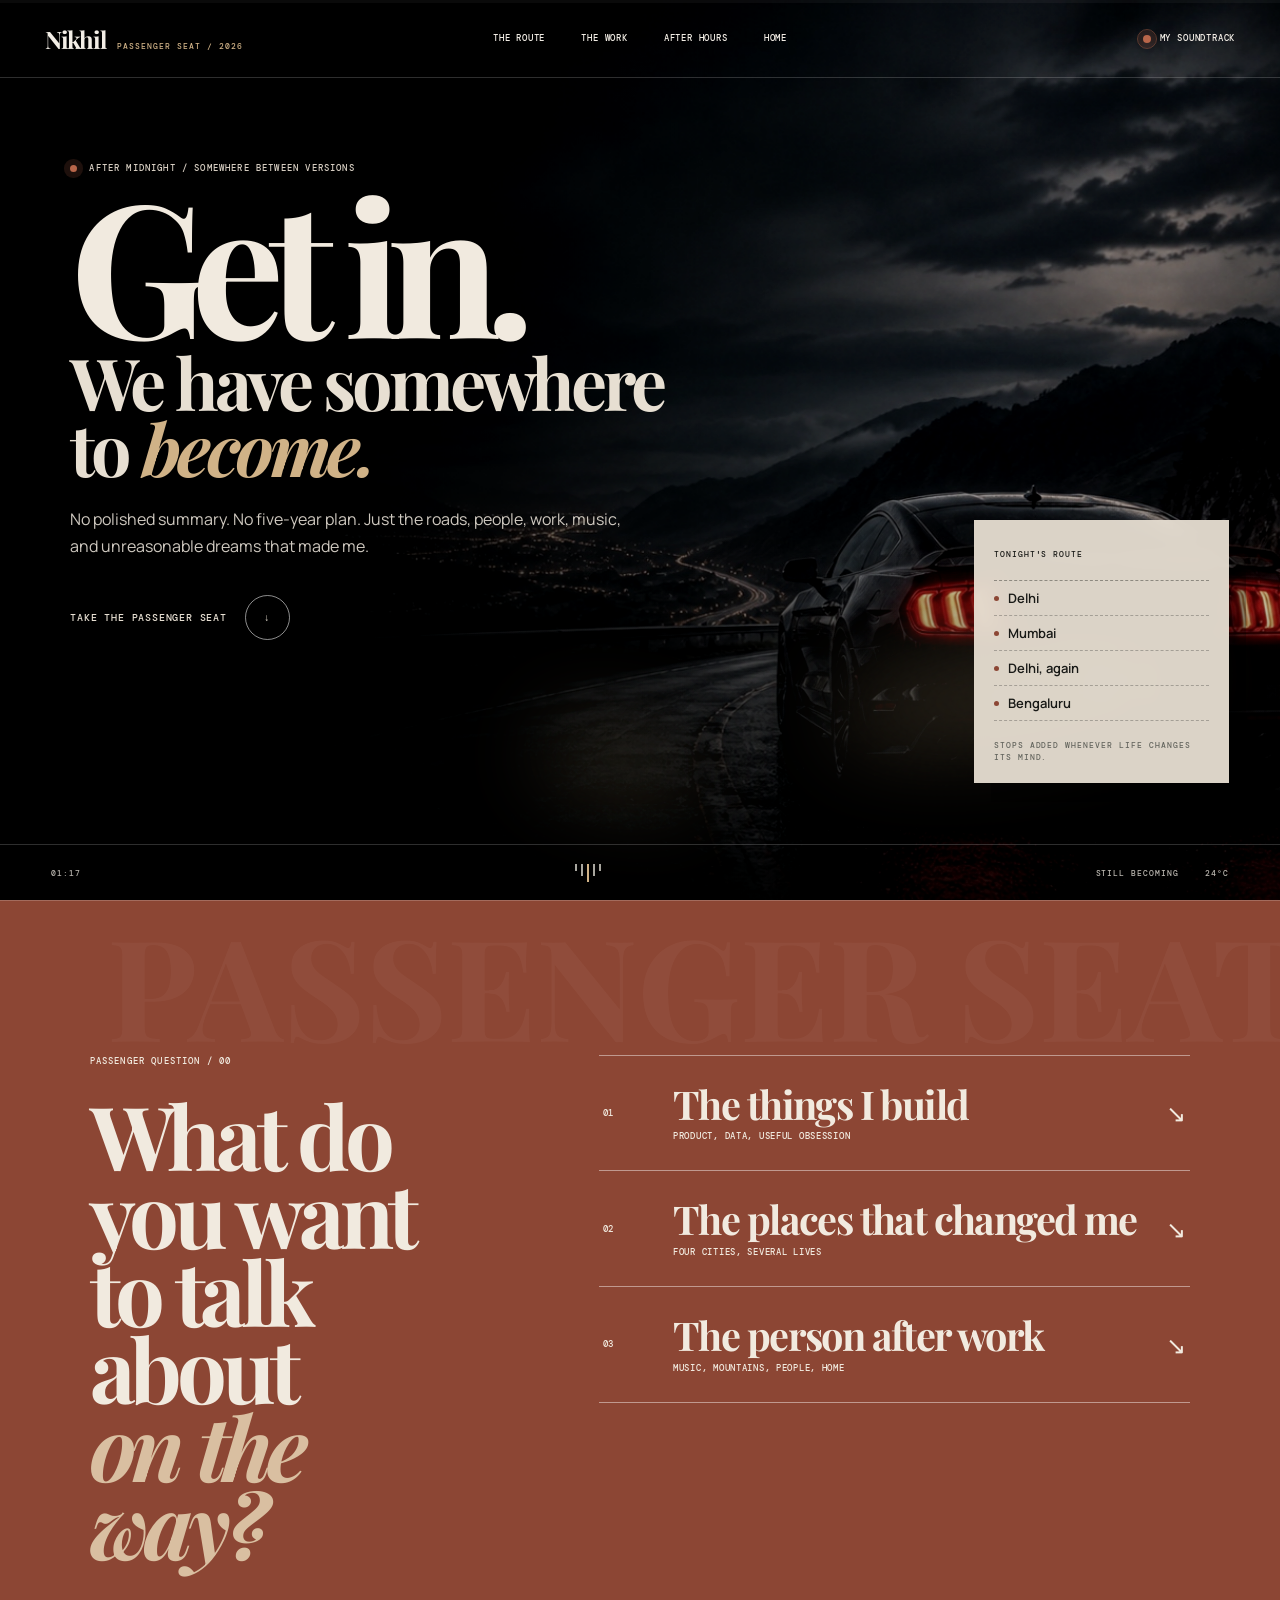
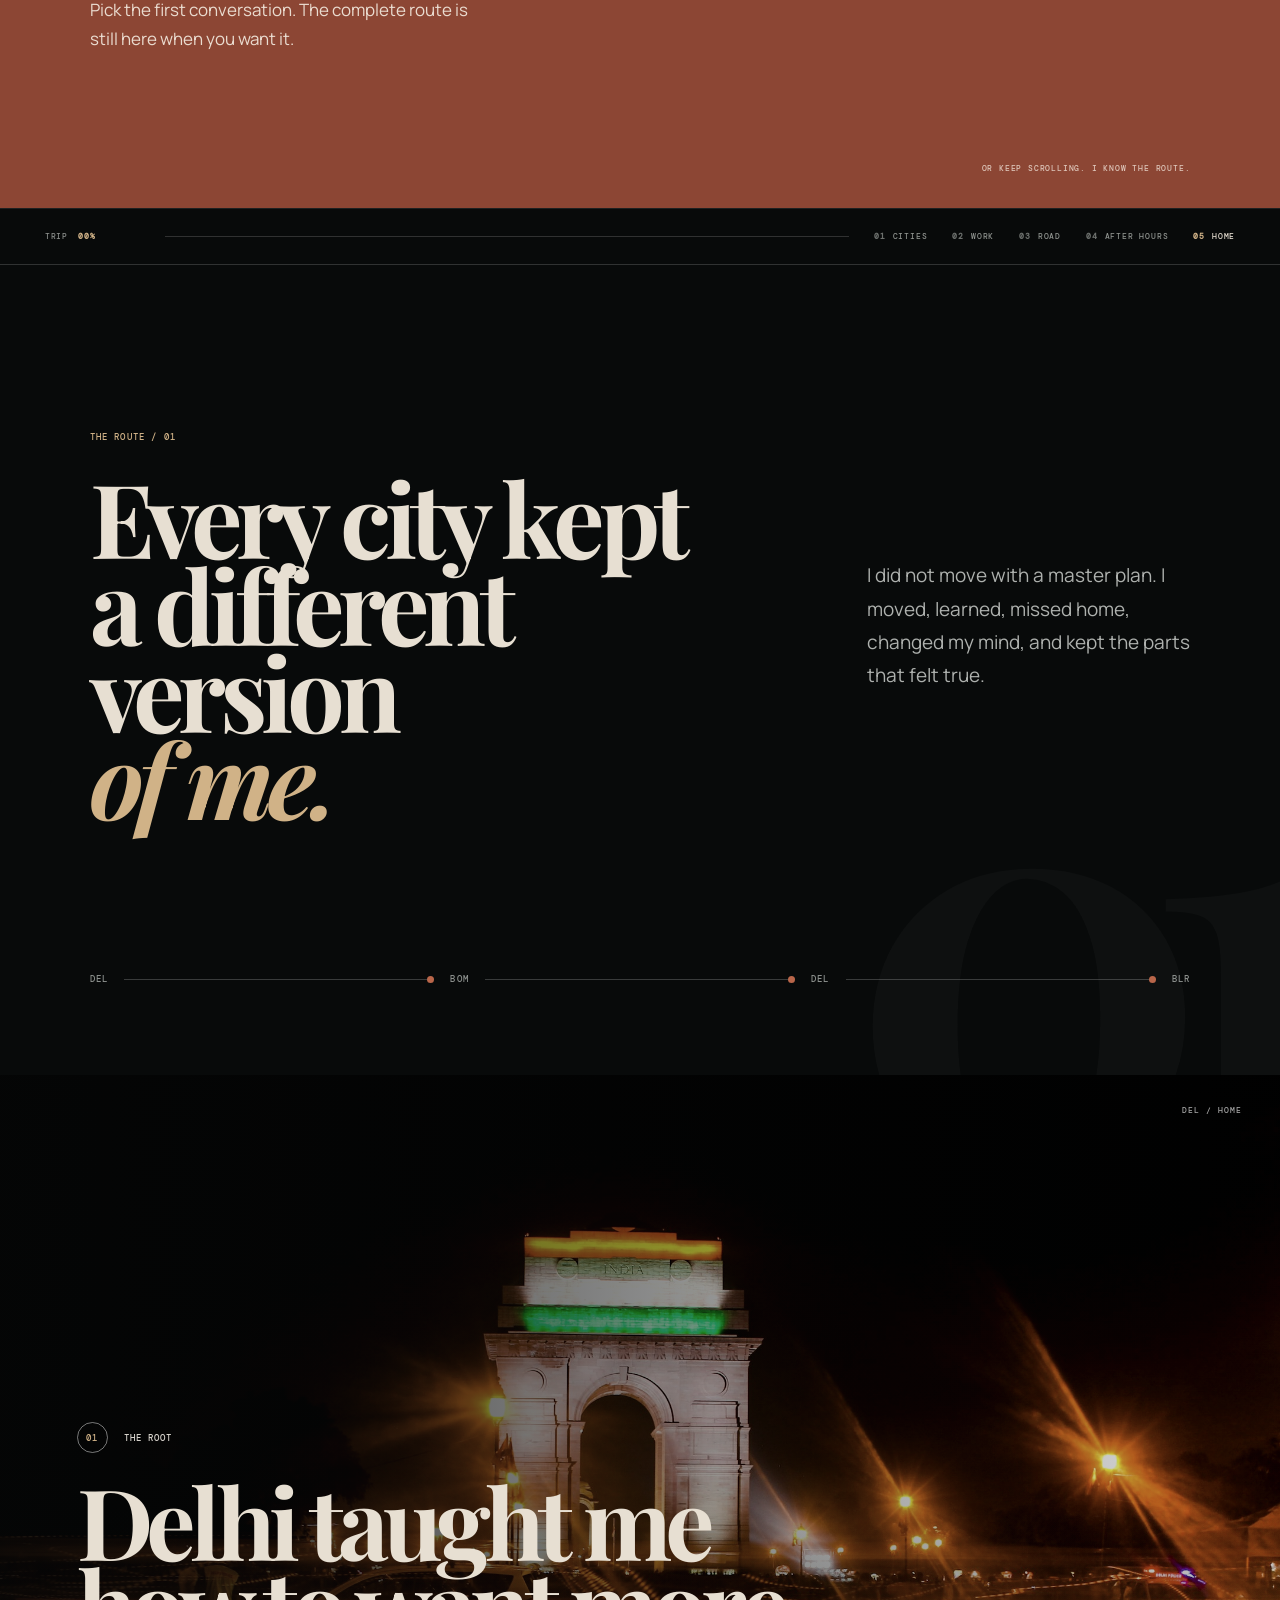
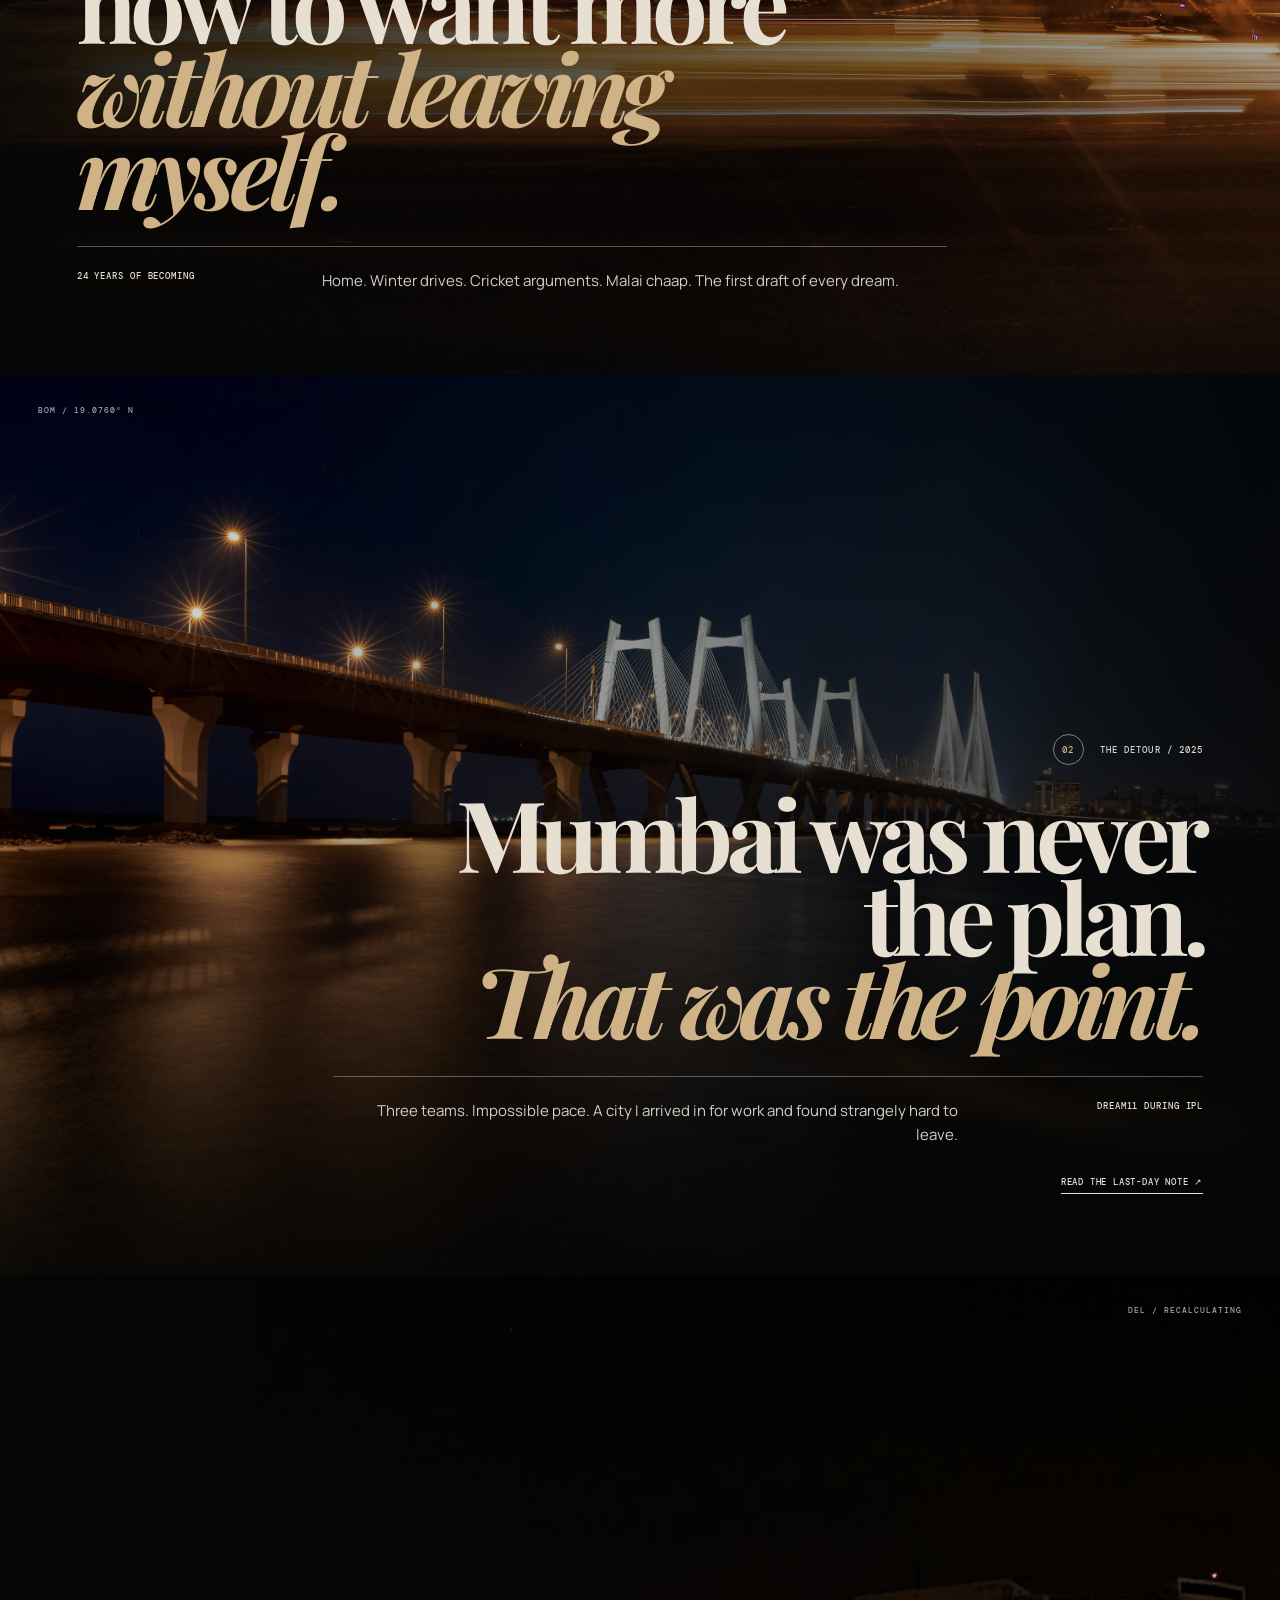
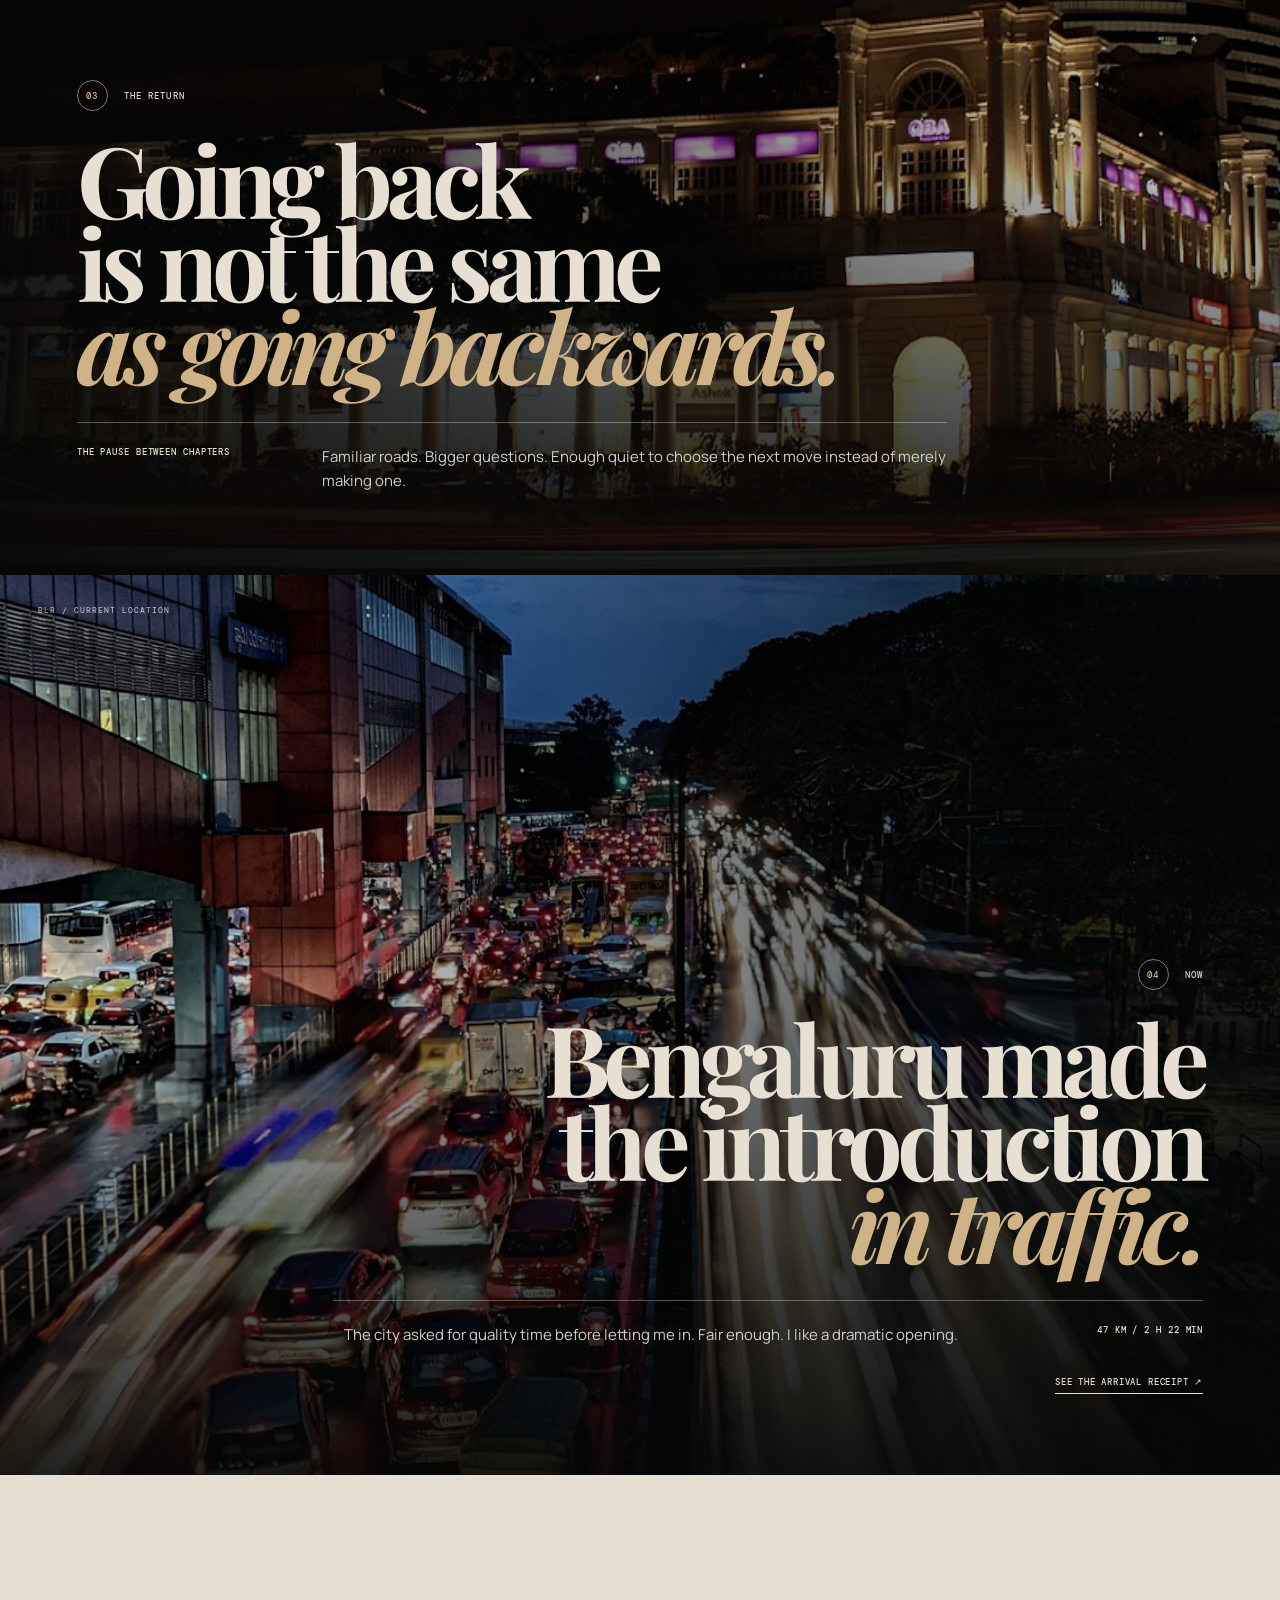
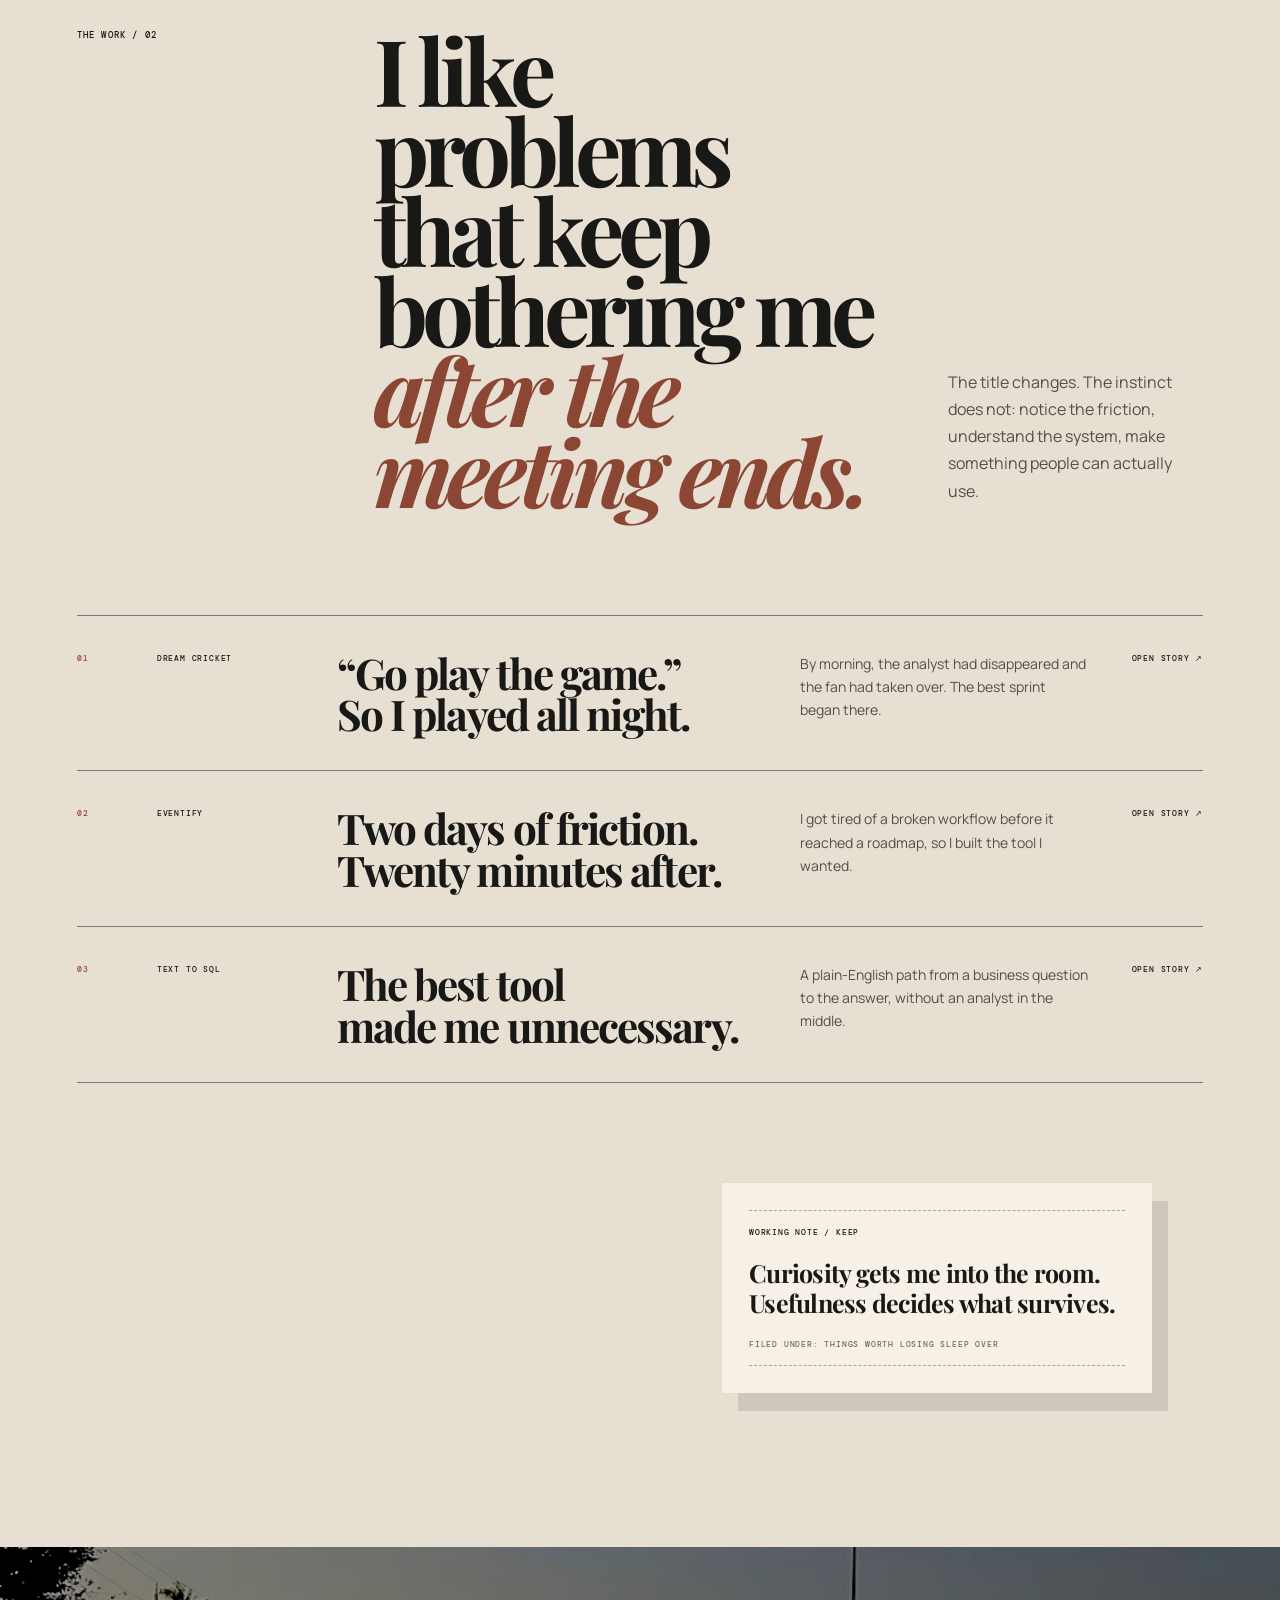
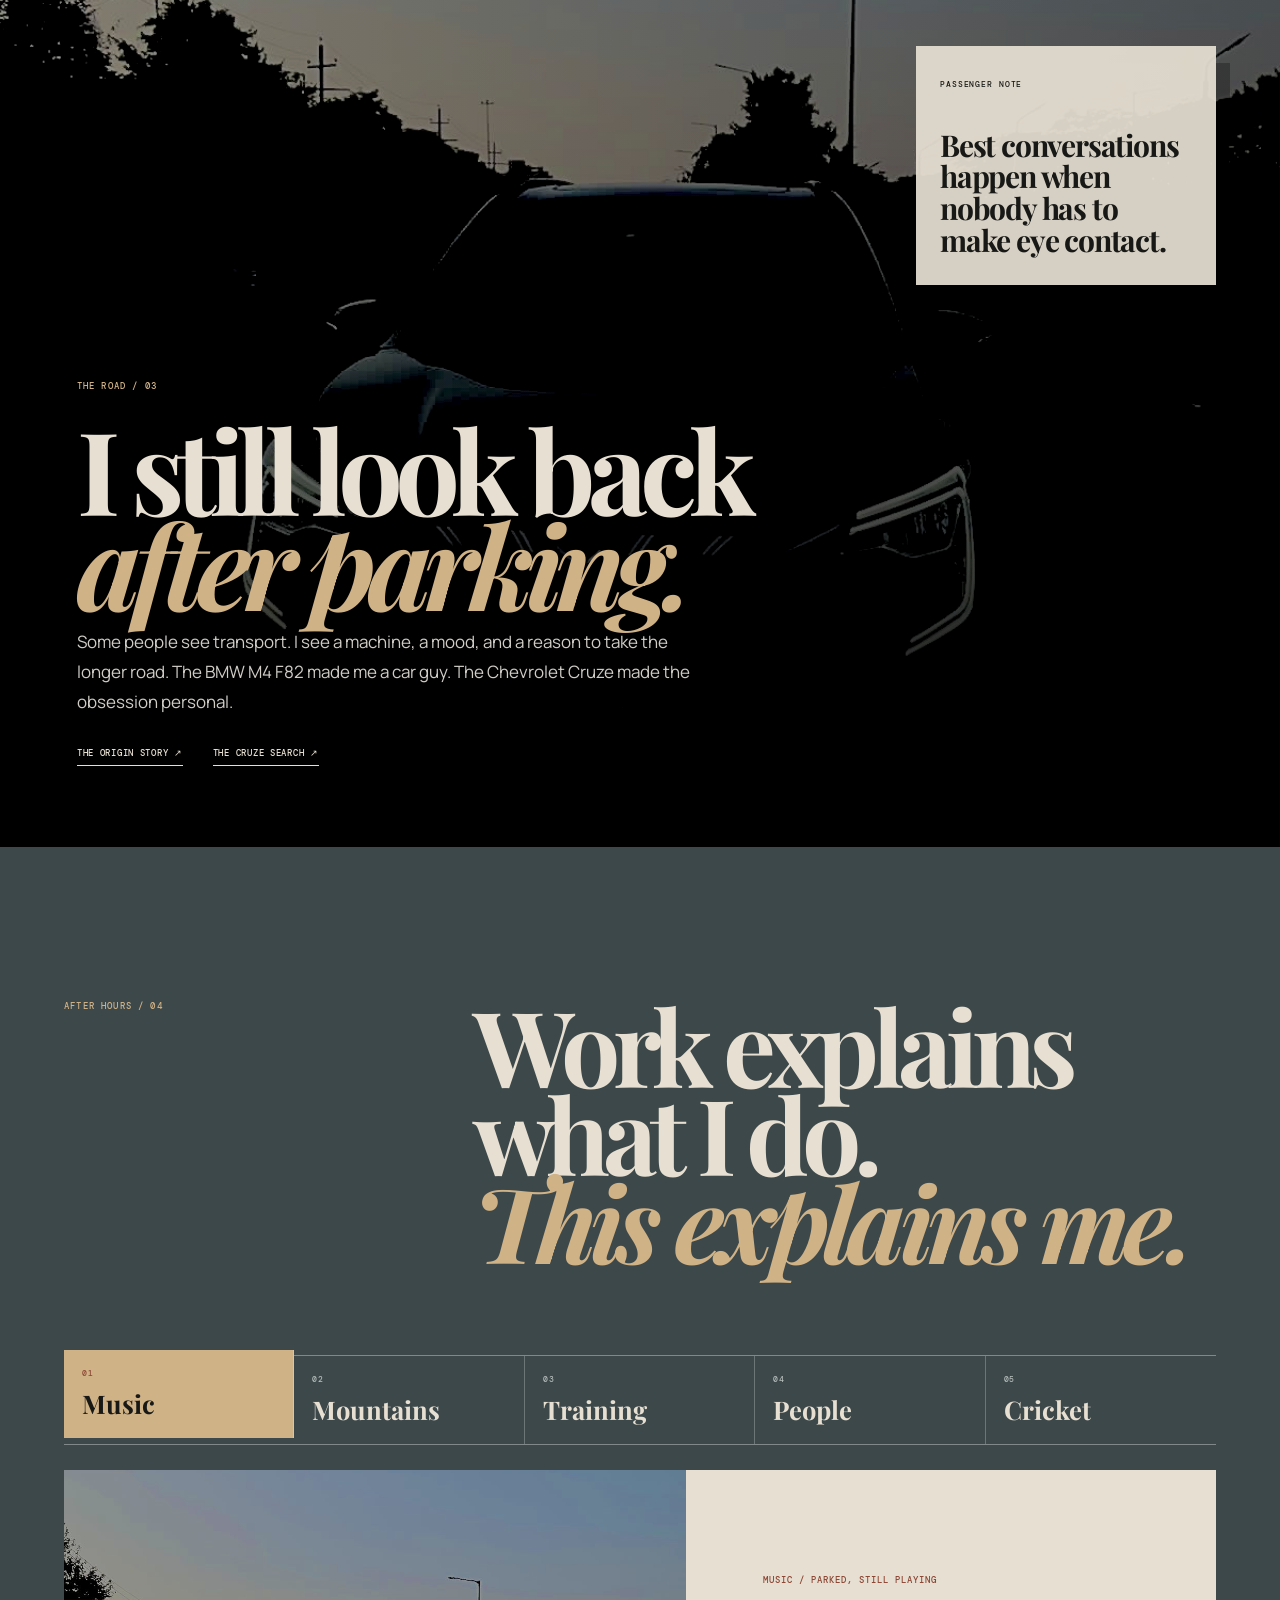
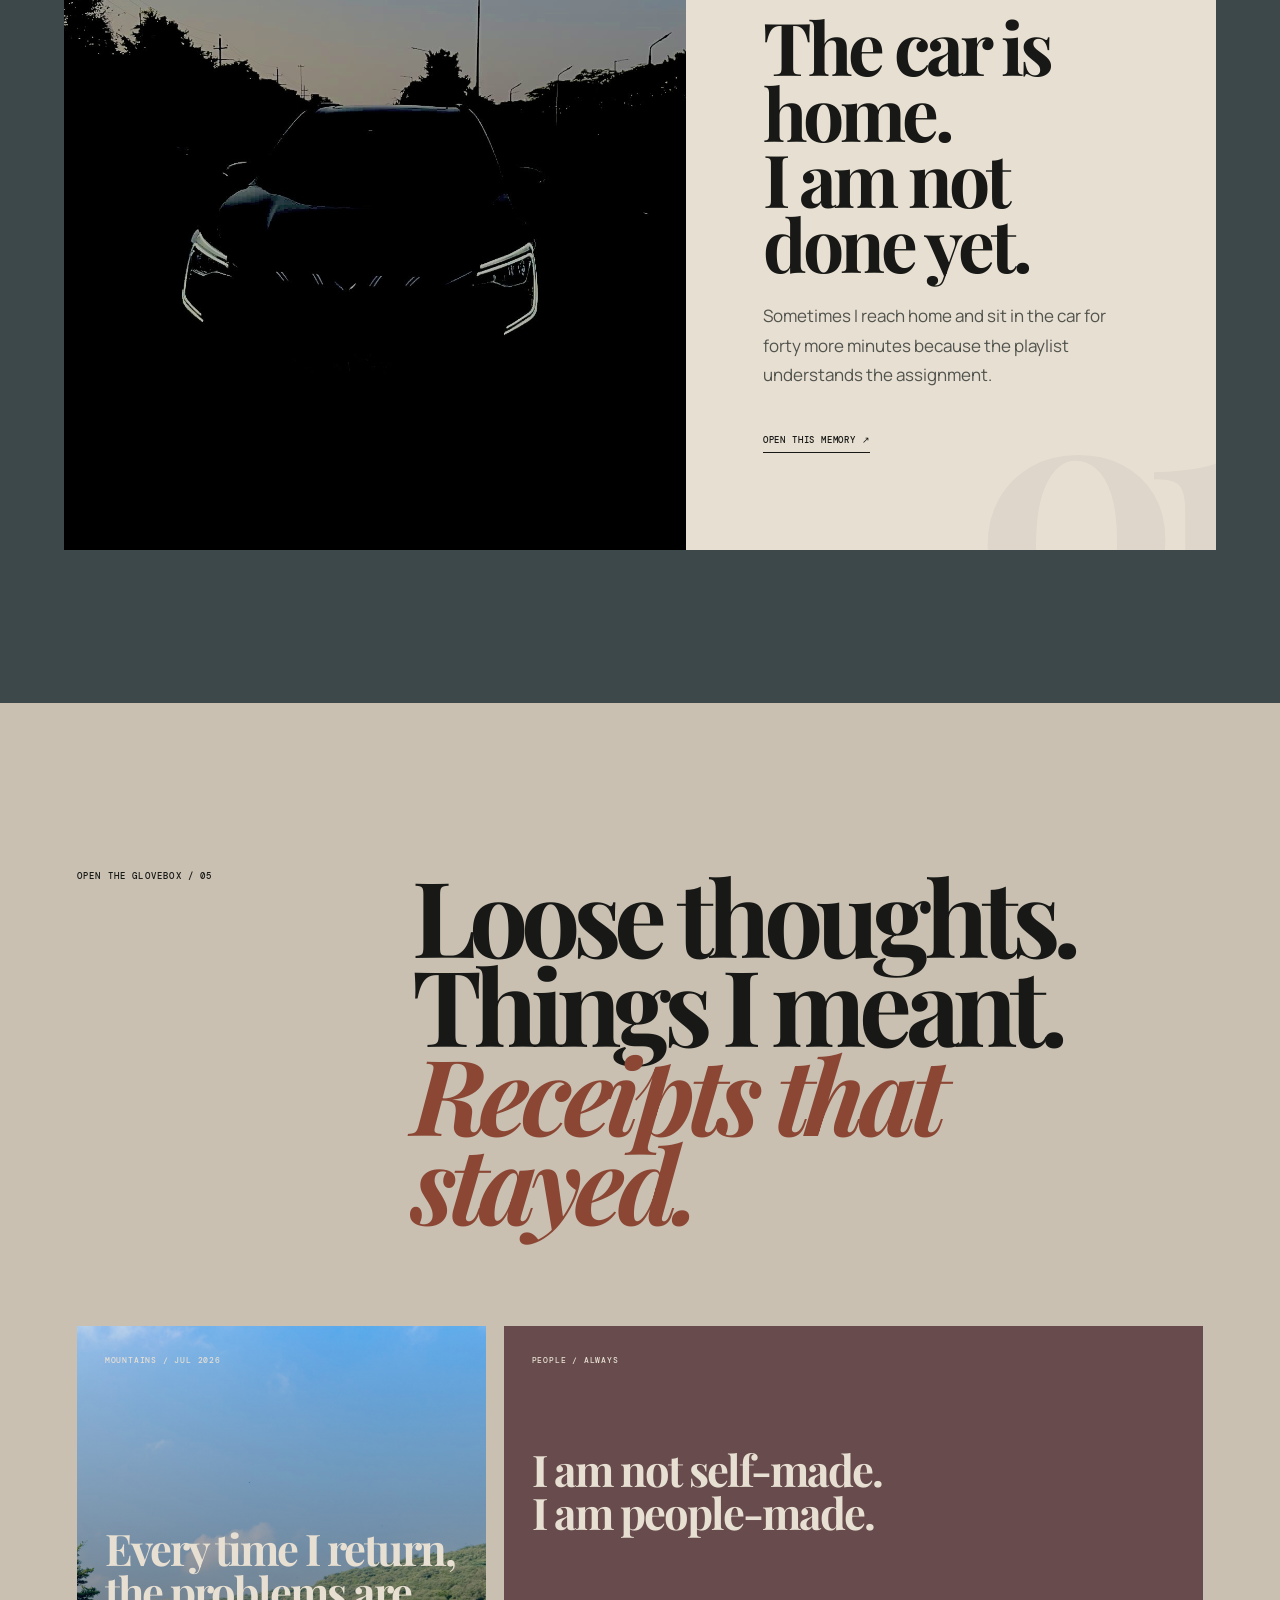
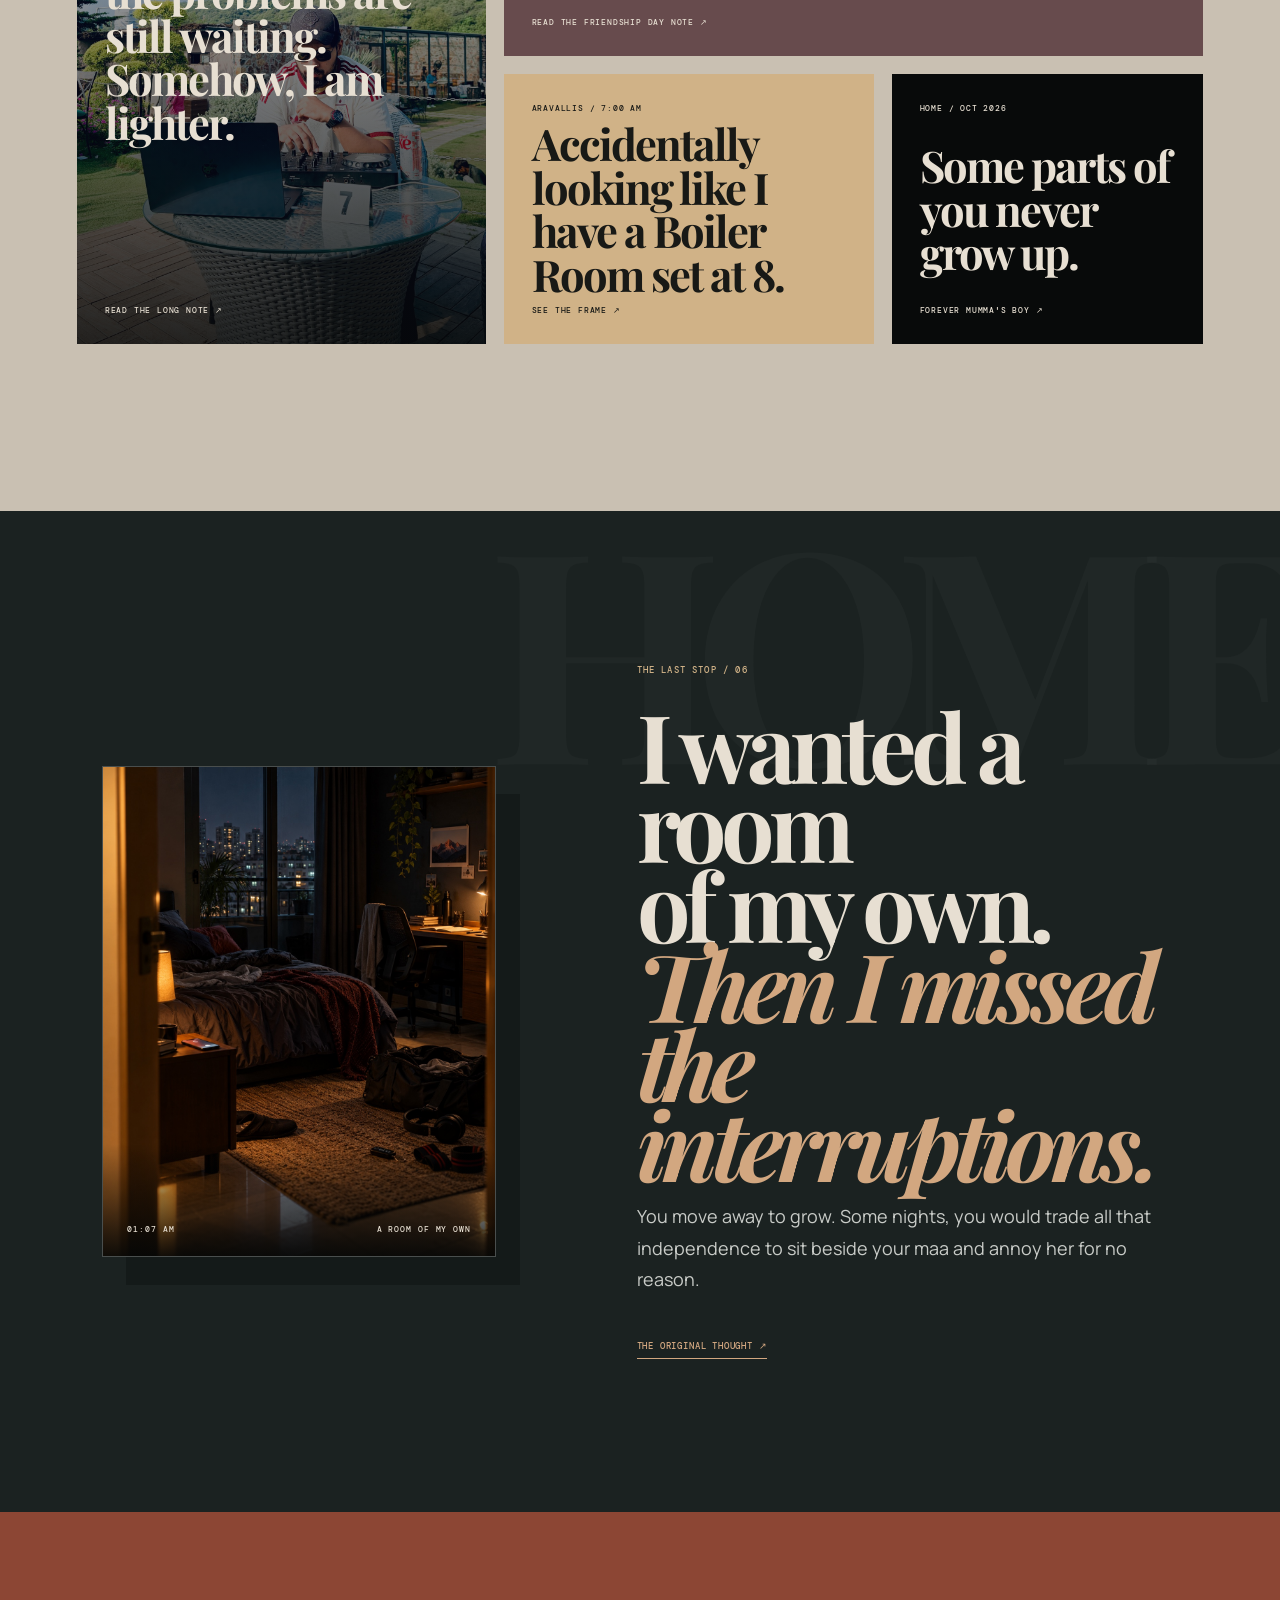
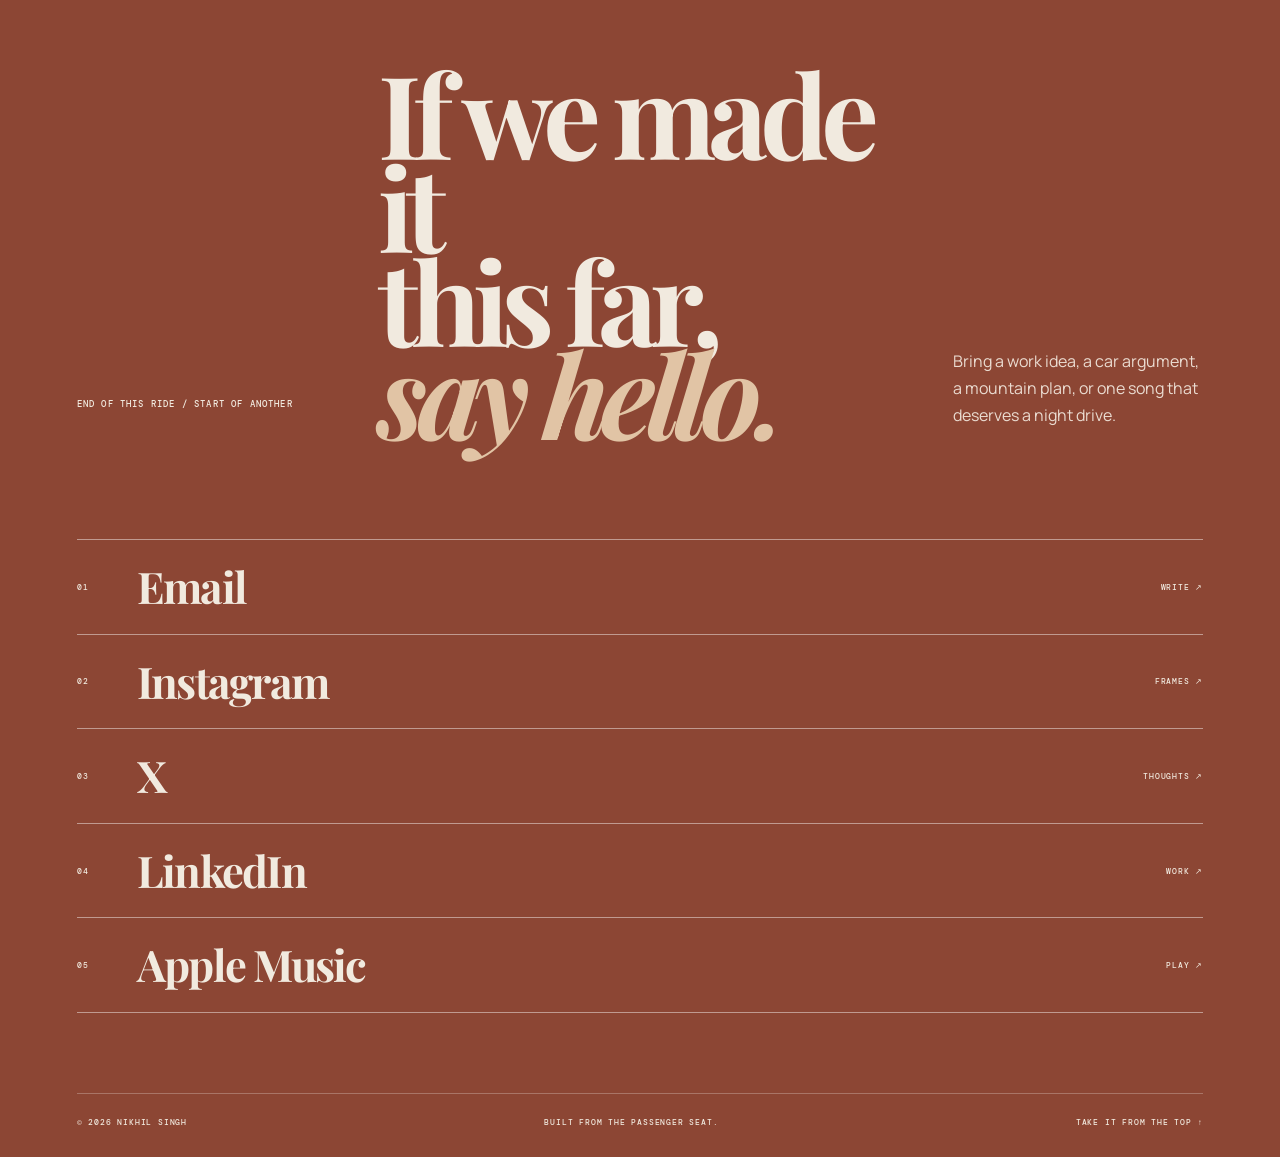
==== commit 8e7045d8: "Reset the ride to the opening on refresh" ====
--- a/index.html
+++ b/index.html
@@ -11,6 +11,20 @@
   <meta property="og:description" content="A night drive through the cities, work, people, music, mountains, and memories that made me.">
   <meta property="og:image" content="https://itsnikhilversee.in/assets/social-card.png">
   <title>Nikhil Singh — From the passenger seat</title>
+  <script>
+    (() => {
+      if ('scrollRestoration' in history) history.scrollRestoration = 'manual';
+      const navigation = performance.getEntriesByType('navigation')[0];
+      const isReload = navigation ? navigation.type === 'reload' : performance.navigation?.type === 1;
+      if (!isReload) return;
+      if (location.hash) history.replaceState(null, '', `${location.pathname}${location.search}`);
+      const resetScroll = () => window.scrollTo(0, 0);
+      resetScroll();
+      window.addEventListener('DOMContentLoaded', resetScroll, { once: true });
+      window.addEventListener('load', resetScroll, { once: true });
+      window.addEventListener('pageshow', resetScroll, { once: true });
+    })();
+  </script>
   <link rel="icon" href="assets/favicon.svg" type="image/svg+xml">
   <link rel="preconnect" href="https://fonts.googleapis.com">
   <link rel="preconnect" href="https://fonts.gstatic.com" crossorigin>
--- a/assets/demo.css
+++ b/assets/demo.css
@@ -10,10 +10,10 @@
 .choose{position:relative;padding:clamp(100px,12vw,180px) 7vw;background:var(--rust);color:var(--paper-2);display:grid;grid-template-columns:.8fr 1.2fr;gap:9vw;border-top:1px solid rgba(255,255,255,.2)}.choose:before{content:'PASSENGER SEAT';position:absolute;right:-2vw;top:1vw;color:rgba(245,239,229,.045);font:700 11vw/1 var(--display);white-space:nowrap}.choose-heading{position:relative}.choose h2{margin:0;font:700 clamp(58px,6.9vw,108px)/.88 var(--display);letter-spacing:-.06em}.choose h2 em{color:#d9bfa1}.choose-heading>p:last-child{max-width:440px;margin:34px 0 0;font-size:17px;line-height:1.7;color:#eadcd0}.conversation-list{position:relative;border-top:1px solid rgba(255,255,255,.45)}.conversation{width:100%;padding:28px 4px;display:grid;grid-template-columns:48px 1fr auto;gap:22px;align-items:center;border:0;border-bottom:1px solid rgba(255,255,255,.45);background:transparent;color:inherit;text-align:left;cursor:pointer;transition:background .25s,color .25s,padding .25s}.conversation:hover,.conversation.selected{padding-left:20px;padding-right:20px;background:var(--paper-2);color:var(--ink)}.conversation>span{font:500 9px var(--mono)}.conversation div{display:grid;gap:7px}.conversation strong{font:700 clamp(26px,3.1vw,45px)/1 var(--display);letter-spacing:-.04em}.conversation small{font:500 9px var(--mono);letter-spacing:.08em;text-transform:uppercase}.conversation>b{font-weight:400;font-size:24px}.choose-note{position:absolute;right:7vw;bottom:35px;margin:0;font:500 8px var(--mono);letter-spacing:.1em;text-transform:uppercase;color:#dec6ba}
 .journey-rail{position:sticky;z-index:60;top:0;height:57px;padding:0 3.5vw;display:grid;grid-template-columns:95px 1fr repeat(5,auto);gap:25px;align-items:center;background:rgba(9,11,11,.94);border-top:1px solid rgba(255,255,255,.09);border-bottom:1px solid rgba(255,255,255,.16);backdrop-filter:blur(14px)}.rail-label,.journey-rail a{font:500 8px/1 var(--mono);letter-spacing:.1em;text-transform:uppercase}.rail-label{display:flex;gap:10px;color:#8b8f8c}.rail-label b{color:var(--sand)}.rail-line{height:1px;background:rgba(255,255,255,.16)}.rail-line i{display:block;width:0;height:100%;background:var(--sand)}.journey-rail a{display:flex;gap:7px;text-decoration:none;color:#8f938f;transition:color .2s}.journey-rail a b{color:#6c706d}.journey-rail a:hover,.journey-rail a.active{color:var(--paper)}.journey-rail a.active b{color:var(--sand)}
 .route-intro{position:relative;min-height:76vh;padding:clamp(110px,13vw,200px) 7vw 90px;display:grid;grid-template-columns:1.15fr .55fr;gap:8vw;align-items:center;background:var(--night);overflow:hidden}.route-intro:after{content:'01';position:absolute;right:-.02em;bottom:-.15em;color:rgba(255,255,255,.025);font:700 44vw/.8 var(--display);letter-spacing:-.12em}.route-intro-copy,.route-intro-note,.route-map{position:relative;z-index:1}.route-intro h2{margin:0;font:700 clamp(64px,8vw,126px)/.85 var(--display);letter-spacing:-.06em}.route-intro h2 em{color:var(--sand)}.route-intro-note{max-width:430px;font-size:19px;line-height:1.75;color:#aeb1ae}.route-map{grid-column:1/-1;margin-top:50px;display:flex;align-items:center;gap:16px;font:500 9px var(--mono);letter-spacing:.12em;color:#8c908d}.route-map i{position:relative;flex:1;height:1px;background:rgba(255,255,255,.2)}.route-map i:after{content:'';position:absolute;right:0;top:-3px;width:7px;height:7px;border-radius:50%;background:var(--rust-bright)}
-.city{position:relative;min-height:100svh;isolation:isolate;display:flex;align-items:flex-end;overflow:hidden}.city-media,.city-shade{position:absolute;inset:0}.city-media{z-index:-2;background-size:cover;background-position:center;filter:saturate(.68) contrast(1.08);transition:transform 1.2s cubic-bezier(.2,.7,.2,1)}.city.is-visible .city-media{transform:scale(1.035)}.city-shade{z-index:-1;background:linear-gradient(90deg,rgba(5,6,6,.9),rgba(5,6,6,.46) 52%,rgba(5,6,6,.12)),linear-gradient(0deg,rgba(5,6,6,.88),transparent 52%)}.city-mumbai .city-shade,.city-bengaluru .city-shade{background:linear-gradient(270deg,rgba(5,6,6,.9),rgba(5,6,6,.4) 55%,rgba(5,6,6,.1)),linear-gradient(0deg,rgba(5,6,6,.88),transparent 55%)}.city-delhi .city-media{background-image:url('delhi-india-gate-night.jpg');background-position:center 55%}.city-mumbai .city-media{background-image:url('nikhil-mumbai-night-v2.jpg');background-position:center}.city-return .city-media{background-image:url('delhi-connaught-place-night.jpg');background-position:center}.city-bengaluru .city-media{background-image:url('bengaluru-night-traffic.jpg');background-position:center}.city-copy{width:min(870px,75vw);margin:0 6vw 9vh}.city-copy.align-right{margin-left:auto;margin-right:6vw;text-align:right}.city-copy>p{margin:0 0 26px;font:500 9px var(--mono);letter-spacing:.12em;text-transform:uppercase;color:#d8d4cd}.city-copy>p span{display:inline-grid;place-items:center;width:31px;height:31px;margin-right:10px;border:1px solid rgba(255,255,255,.45);border-radius:50%;color:var(--sand)}.city-copy h3{margin:0;font:700 clamp(62px,7.7vw,124px)/.84 var(--display);letter-spacing:-.065em}.city-copy h3 em{color:var(--sand)}.city-detail{margin-top:36px;padding-top:22px;border-top:1px solid rgba(255,255,255,.32);display:grid;grid-template-columns:210px 1fr;gap:35px;font-size:15px;line-height:1.65;color:#d1cfca}.city-detail strong{font:500 9px/1.6 var(--mono);letter-spacing:.1em;text-transform:uppercase;color:var(--paper)}.city-copy.align-right .city-detail{grid-template-columns:1fr 210px}.city-copy.align-right .city-detail strong{grid-column:2}.city-copy.align-right .city-detail span{grid-row:1;grid-column:1}.city-copy>a{display:inline-block;margin-top:28px;padding-bottom:5px;border-bottom:1px solid;text-decoration:none;font:500 9px var(--mono);letter-spacing:.09em;text-transform:uppercase}.city-code{position:absolute;top:30px;right:3vw;font:500 8px var(--mono);letter-spacing:.12em;color:rgba(255,255,255,.65)}.city-mumbai .city-code,.city-bengaluru .city-code{right:auto;left:3vw}
+.city{position:relative;min-height:100svh;isolation:isolate;display:flex;align-items:flex-end;overflow:hidden}.city-media,.city-shade{position:absolute;inset:0}.city-media{z-index:-2;background-size:cover;background-position:center;filter:saturate(.68) contrast(1.08);transition:transform 1.2s cubic-bezier(.2,.7,.2,1)}.city.is-visible .city-media{transform:scale(1.035)}.city-shade{z-index:-1;background:linear-gradient(90deg,rgba(5,6,6,.9),rgba(5,6,6,.46) 52%,rgba(5,6,6,.12)),linear-gradient(0deg,rgba(5,6,6,.88),transparent 52%)}.city-mumbai .city-shade,.city-bengaluru .city-shade{background:linear-gradient(270deg,rgba(5,6,6,.9),rgba(5,6,6,.4) 55%,rgba(5,6,6,.1)),linear-gradient(0deg,rgba(5,6,6,.88),transparent 55%)}.city-delhi .city-media{background-image:url('delhi-india-gate-night.jpg');background-position:center 55%}.city-mumbai .city-media{background-image:url('mumbai-sea-link-night.jpg');background-position:center 53%}.city-return .city-media{background-image:url('delhi-connaught-place-night.jpg');background-position:center}.city-bengaluru .city-media{background-image:url('bengaluru-night-traffic.jpg');background-position:center}.city-copy{width:min(870px,75vw);margin:0 6vw 9vh}.city-copy.align-right{margin-left:auto;margin-right:6vw;text-align:right}.city-copy>p{margin:0 0 26px;font:500 9px var(--mono);letter-spacing:.12em;text-transform:uppercase;color:#d8d4cd}.city-copy>p span{display:inline-grid;place-items:center;width:31px;height:31px;margin-right:10px;border:1px solid rgba(255,255,255,.45);border-radius:50%;color:var(--sand)}.city-copy h3{margin:0;font:700 clamp(62px,7.7vw,124px)/.84 var(--display);letter-spacing:-.065em}.city-copy h3 em{color:var(--sand)}.city-detail{margin-top:36px;padding-top:22px;border-top:1px solid rgba(255,255,255,.32);display:grid;grid-template-columns:210px 1fr;gap:35px;font-size:15px;line-height:1.65;color:#d1cfca}.city-detail strong{font:500 9px/1.6 var(--mono);letter-spacing:.1em;text-transform:uppercase;color:var(--paper)}.city-copy.align-right .city-detail{grid-template-columns:1fr 210px}.city-copy.align-right .city-detail strong{grid-column:2}.city-copy.align-right .city-detail span{grid-row:1;grid-column:1}.city-copy>a{display:inline-block;margin-top:28px;padding-bottom:5px;border-bottom:1px solid;text-decoration:none;font:500 9px var(--mono);letter-spacing:.09em;text-transform:uppercase}.city-code{position:absolute;top:30px;right:3vw;font:500 8px var(--mono);letter-spacing:.12em;color:rgba(255,255,255,.65)}.city-mumbai .city-code,.city-bengaluru .city-code{right:auto;left:3vw}
 .work{position:relative;padding:clamp(110px,12vw,190px) 6vw;background:var(--paper);color:var(--ink);overflow:hidden}.work-intro{display:grid;grid-template-columns:.55fr 1.2fr .6fr;gap:5vw;align-items:end;margin-bottom:105px}.work-intro .section-label{align-self:start}.work-intro h2{grid-column:2;margin:0;font:700 clamp(62px,7.2vw,114px)/.87 var(--display);letter-spacing:-.065em}.work-intro h2 em{color:var(--rust)}.work-intro>p:last-child{margin:0 0 5px;font-size:16px;line-height:1.7;color:#50514b}.work-ledger{border-top:1px solid rgba(24,25,22,.5)}.ledger-row{position:relative;padding:36px 0;display:grid;grid-template-columns:50px 150px 1.2fr .8fr 85px;gap:30px;align-items:start;border-bottom:1px solid rgba(24,25,22,.5);text-decoration:none;transition:padding .3s,background .3s}.ledger-row:before{content:'';position:absolute;inset:0 -6vw;background:var(--sand);transform:scaleY(0);transform-origin:bottom;transition:transform .3s;z-index:0}.ledger-row>*{position:relative;z-index:1}.ledger-row:hover{padding-left:18px;padding-right:18px}.ledger-row:hover:before{transform:scaleY(1)}.ledger-num,.ledger-type,.ledger-row>b{font:500 8px/1.5 var(--mono);letter-spacing:.1em;text-transform:uppercase}.ledger-num{color:var(--rust)}.ledger-row h3{margin:0;font:700 clamp(30px,3.3vw,51px)/.98 var(--display);letter-spacing:-.045em}.ledger-row p{margin:0;font-size:14px;line-height:1.65;color:#4e504a}.ledger-row>b{justify-self:end;font-weight:500}.work-receipt{width:min(430px,85vw);margin:100px 4vw 0 auto;padding:27px;background:#f6f0e6;transform:rotate(-2deg);box-shadow:16px 18px 0 rgba(24,25,22,.12)}.work-receipt:before,.work-receipt:after{content:'';display:block;border-top:1px dashed rgba(24,25,22,.35)}.work-receipt span,.work-receipt small{font:500 8px/1.5 var(--mono);letter-spacing:.1em;text-transform:uppercase}.work-receipt span{display:block;margin:15px 0}.work-receipt p{margin:20px 0;font:700 25px/1.2 var(--display);letter-spacing:-.03em}.work-receipt small{display:block;margin:15px 0;color:#6a6c66}
 .road{position:relative;min-height:100svh;display:grid;grid-template-columns:1.25fr .75fr;align-items:end;overflow:hidden}.road-media{position:absolute;inset:0;background-image:linear-gradient(90deg,rgba(5,6,6,.12),rgba(5,6,6,.38)),linear-gradient(0deg,rgba(5,6,6,.95),transparent 67%),url('nikhil-car-playlist.jpg');background-size:cover;background-position:center 49%;filter:saturate(.7) contrast(1.08)}.road-copy{position:relative;z-index:2;padding:9vh 6vw;width:min(900px,75vw)}.road-copy h2{margin:0;font:700 clamp(72px,9vw,145px)/.82 var(--display);letter-spacing:-.07em}.road-copy h2 em{color:var(--sand)}.road-copy>p:not(.section-label){max-width:630px;font-size:17px;line-height:1.75;color:#d0cdc7}.road-links{display:flex;gap:30px;margin-top:30px}.road-links a{padding-bottom:6px;border-bottom:1px solid;text-decoration:none;font:500 9px var(--mono);letter-spacing:.08em;text-transform:uppercase}.road-quote{position:absolute;z-index:3;right:5vw;top:11vh;width:300px;padding:24px;background:rgba(231,223,210,.93);color:var(--ink);transform:rotate(2.5deg);box-shadow:14px 17px 0 rgba(0,0,0,.28)}.road-quote span{font:500 8px var(--mono);letter-spacing:.11em}.road-quote p{margin:38px 0 4px;font:700 30px/1.06 var(--display);letter-spacing:-.04em}
-.after-hours{padding:clamp(110px,12vw,185px) 5vw;background:var(--slate);overflow:hidden}.after-heading{display:grid;grid-template-columns:.55fr 1fr;align-items:start}.after-heading h2{margin:0;font:700 clamp(65px,8.2vw,130px)/.84 var(--display);letter-spacing:-.065em}.after-heading h2 em{color:var(--sand)}.world-nav{display:grid;grid-template-columns:repeat(5,1fr);margin-top:90px;border-top:1px solid rgba(255,255,255,.35);border-bottom:1px solid rgba(255,255,255,.35)}.world-button{min-height:84px;padding:18px;border:0;border-right:1px solid rgba(255,255,255,.25);background:transparent;color:var(--paper);text-align:left;cursor:pointer;font:700 clamp(18px,2vw,31px) var(--display);transition:.25s}.world-button:last-child{border-right:0}.world-button span{display:block;margin-bottom:8px;font:500 8px var(--mono);letter-spacing:.1em;color:#b6bdbb}.world-button:hover,.world-button.active{background:var(--sand);color:var(--ink);transform:translateY(-6px)}.world-button:hover span,.world-button.active span{color:var(--rust)}.world-stage{position:relative;min-height:680px;margin-top:25px;display:grid;grid-template-columns:1.08fr .92fr;background:var(--paper);color:var(--ink);overflow:hidden}.world-image{min-height:680px;background-size:cover;background-position:center;filter:saturate(.72);transition:background-image .25s,transform .6s}.world-stage[data-world="music"] .world-image{background-image:url('nikhil-car-playlist.jpg');background-position:center 48%}.world-stage[data-world="mountains"] .world-image{background-image:url('nikhil-aravallis.jpg');background-position:center 66%}.world-stage[data-world="training"] .world-image{background-image:url('gym-card-v2.jpg');background-position:center}.world-stage[data-world="people"] .world-image{background-image:linear-gradient(135deg,rgba(80,52,54,.15),rgba(80,52,54,.85)),url('nikhil-mumbai-night-v2.jpg');background-position:center}.world-stage[data-world="cricket"] .world-image{background-image:linear-gradient(140deg,rgba(14,17,15,.05),rgba(14,17,15,.85)),url('delhi-india-gate-night.jpg');background-position:center 50%}.world-copy{position:relative;z-index:2;align-self:center;padding:70px 6vw}.world-copy>span{font:500 9px var(--mono);letter-spacing:.11em;text-transform:uppercase;color:var(--rust)}.world-copy h3{margin:25px 0;font:700 clamp(51px,5.7vw,89px)/.9 var(--display);letter-spacing:-.055em}.world-copy>p{font-size:17px;line-height:1.75;color:#51534d}.world-copy>a{display:inline-block;margin-top:27px;padding-bottom:6px;border-bottom:1px solid;text-decoration:none;font:500 9px var(--mono);letter-spacing:.09em;text-transform:uppercase}.world-number{position:absolute;right:-.03em;bottom:-.22em;color:rgba(24,25,22,.045);font:700 25vw/.8 var(--display);letter-spacing:-.12em;pointer-events:none}
+.after-hours{padding:clamp(110px,12vw,185px) 5vw;background:var(--slate);overflow:hidden}.after-heading{display:grid;grid-template-columns:.55fr 1fr;align-items:start}.after-heading h2{margin:0;font:700 clamp(65px,8.2vw,130px)/.84 var(--display);letter-spacing:-.065em}.after-heading h2 em{color:var(--sand)}.world-nav{display:grid;grid-template-columns:repeat(5,1fr);margin-top:90px;border-top:1px solid rgba(255,255,255,.35);border-bottom:1px solid rgba(255,255,255,.35)}.world-button{min-height:84px;padding:18px;border:0;border-right:1px solid rgba(255,255,255,.25);background:transparent;color:var(--paper);text-align:left;cursor:pointer;font:700 clamp(18px,2vw,31px) var(--display);transition:.25s}.world-button:last-child{border-right:0}.world-button span{display:block;margin-bottom:8px;font:500 8px var(--mono);letter-spacing:.1em;color:#b6bdbb}.world-button:hover,.world-button.active{background:var(--sand);color:var(--ink);transform:translateY(-6px)}.world-button:hover span,.world-button.active span{color:var(--rust)}.world-stage{position:relative;min-height:680px;margin-top:25px;display:grid;grid-template-columns:1.08fr .92fr;background:var(--paper);color:var(--ink);overflow:hidden}.world-image{min-height:680px;background-size:cover;background-position:center;filter:saturate(.72);transition:background-image .25s,transform .6s}.world-stage[data-world="music"] .world-image{background-image:url('nikhil-car-playlist.jpg');background-position:center 48%}.world-stage[data-world="mountains"] .world-image{background-image:url('nikhil-aravallis.jpg');background-position:center 66%}.world-stage[data-world="training"] .world-image{background-image:url('gym-card-v2.jpg');background-position:center}.world-stage[data-world="people"] .world-image{background-image:linear-gradient(135deg,rgba(27,20,20,.06),rgba(65,42,43,.42)),url('people-night.jpg');background-position:center 39%}.world-stage[data-world="cricket"] .world-image{background-image:linear-gradient(140deg,rgba(6,9,7,.03),rgba(6,9,7,.34)),url('cricket-night.jpg');background-position:center}.world-copy{position:relative;z-index:2;align-self:center;padding:70px 6vw}.world-copy>span{font:500 9px var(--mono);letter-spacing:.11em;text-transform:uppercase;color:var(--rust)}.world-copy h3{margin:25px 0;font:700 clamp(51px,5.7vw,89px)/.9 var(--display);letter-spacing:-.055em}.world-copy>p{font-size:17px;line-height:1.75;color:#51534d}.world-copy>a{display:inline-block;margin-top:27px;padding-bottom:6px;border-bottom:1px solid;text-decoration:none;font:500 9px var(--mono);letter-spacing:.09em;text-transform:uppercase}.world-number{position:absolute;right:-.03em;bottom:-.22em;color:rgba(24,25,22,.045);font:700 25vw/.8 var(--display);letter-spacing:-.12em;pointer-events:none}
 .glovebox{padding:clamp(110px,13vw,195px) 6vw;background:#c9c0b2;color:var(--ink)}.glovebox-head{display:grid;grid-template-columns:.55fr 1.3fr}.glovebox h2{margin:0;font:700 clamp(64px,8.2vw,130px)/.85 var(--display);letter-spacing:-.065em}.glovebox h2 em{color:var(--rust)}.memory-board{margin-top:100px;display:grid;grid-template-columns:1.05fr .95fr .8fr;grid-template-rows:330px 270px;gap:18px}.memory{position:relative;padding:28px;display:flex;flex-direction:column;justify-content:space-between;text-decoration:none;overflow:hidden;transition:transform .3s,box-shadow .3s}.memory:hover{transform:translateY(-7px) rotate(-.7deg);box-shadow:15px 17px 0 rgba(24,25,22,.12)}.memory span,.memory b{position:relative;z-index:2;font:500 8px/1.5 var(--mono);letter-spacing:.1em;text-transform:uppercase}.memory p{position:relative;z-index:2;margin:auto 0;font:700 clamp(30px,3.4vw,52px)/1 var(--display);letter-spacing:-.045em}.memory b{font-weight:500}.memory-mountains{grid-row:1/3;background:linear-gradient(0deg,rgba(6,8,8,.88),rgba(6,8,8,.08)),url('nikhil-aravallis.jpg') center 65%/cover;color:var(--paper)}.memory-people{grid-column:2/4;background:#674b4d;color:var(--paper)}.memory-funny{background:var(--sand)}.memory-home{background:var(--night);color:var(--paper)}
 .home{position:relative;padding:clamp(110px,12vw,185px) 8vw;display:grid;grid-template-columns:.8fr 1.1fr;gap:11vw;align-items:center;background:#1b2221;overflow:hidden}.home:before{content:'HOME';position:absolute;right:-.05em;top:-.05em;color:rgba(255,255,255,.025);font:700 23vw/1 var(--display);letter-spacing:-.1em}.home-frame{position:relative;margin:0;aspect-ratio:4/5;overflow:hidden;border:1px solid rgba(255,255,255,.2);box-shadow:24px 28px 0 rgba(0,0,0,.25);transform:rotate(-1deg)}.home-frame img{display:block;width:100%;height:100%;object-fit:cover}.home-frame figcaption{position:absolute;left:0;right:0;bottom:0;padding:80px 24px 22px;display:flex;justify-content:space-between;background:linear-gradient(transparent,rgba(4,6,6,.92));font:500 8px var(--mono);letter-spacing:.11em}.home-copy{position:relative}.home-copy h2{margin:0;font:700 clamp(61px,7.4vw,117px)/.84 var(--display);letter-spacing:-.065em}.home-copy h2 em{color:#d2a780}.home-copy>p:not(.section-label){max-width:600px;font-size:18px;line-height:1.75;color:#c8cbc7}.home-copy>a{display:inline-block;margin-top:26px;padding-bottom:6px;border-bottom:1px solid;color:#d2a780;text-decoration:none;font:500 9px var(--mono);letter-spacing:.09em;text-transform:uppercase}
 .hello{padding:clamp(110px,12vw,180px) 6vw 30px;background:var(--rust);color:var(--paper-2)}.hello-copy{display:grid;grid-template-columns:.55fr 1.15fr .55fr;gap:4vw;align-items:end}.hello-copy h2{margin:0;font:700 clamp(72px,9vw,145px)/.81 var(--display);letter-spacing:-.07em}.hello-copy h2 em{color:#e1c4a5}.hello-copy>p:last-child{margin:0 0 10px;font-size:16px;line-height:1.7;color:#eadbd0}.contact-list{margin-top:100px;border-top:1px solid rgba(255,255,255,.45)}.contact-list a{padding:25px 0;display:grid;grid-template-columns:60px 1fr auto;align-items:center;border-bottom:1px solid rgba(255,255,255,.45);text-decoration:none;transition:padding .25s,background .25s,color .25s}.contact-list a:hover{padding-left:20px;padding-right:20px;background:var(--paper-2);color:var(--ink)}.contact-list span,.contact-list b{font:500 8px var(--mono);letter-spacing:.1em;text-transform:uppercase}.contact-list strong{font:700 clamp(27px,3.4vw,52px)/1 var(--display);letter-spacing:-.04em}.contact-list b{font-weight:500}footer{margin-top:80px;padding:23px 0 0;display:flex;justify-content:space-between;gap:20px;border-top:1px solid rgba(255,255,255,.25);font:500 8px var(--mono);letter-spacing:.1em;text-transform:uppercase}footer a{text-decoration:none}
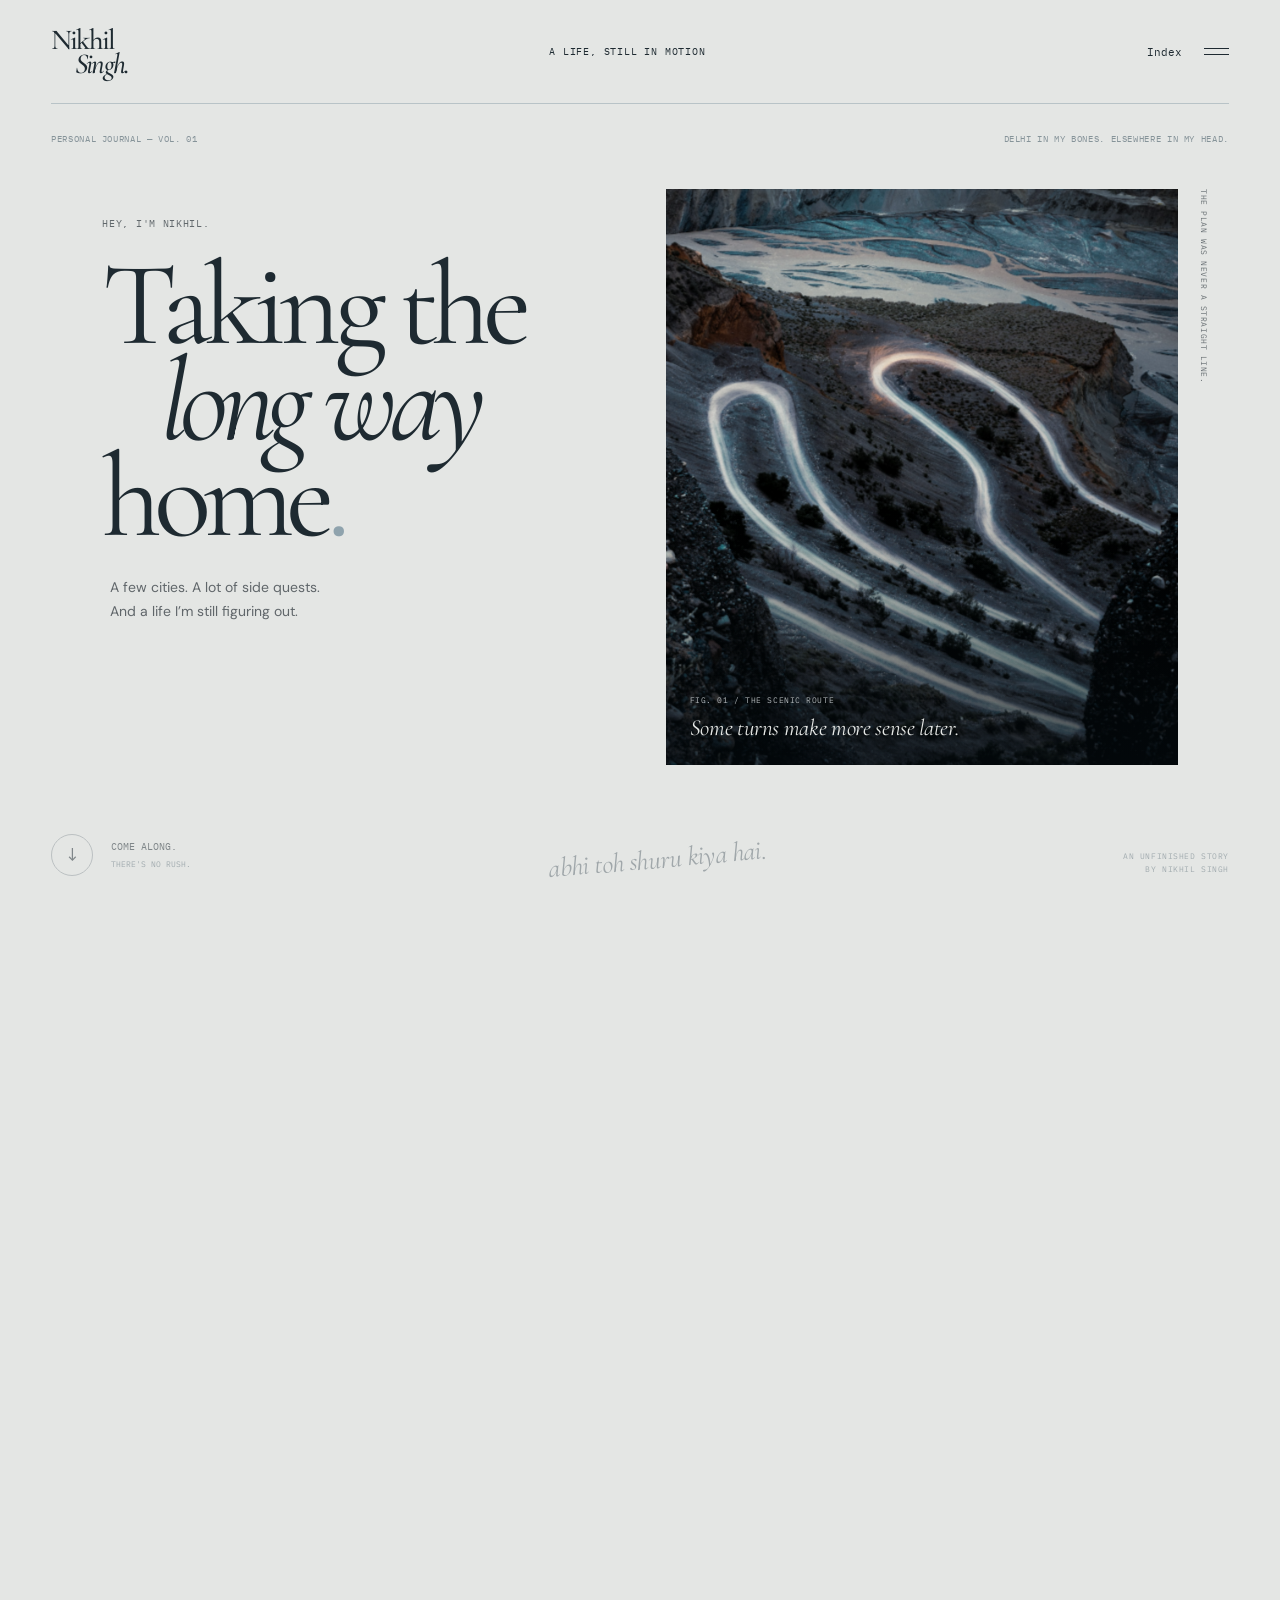
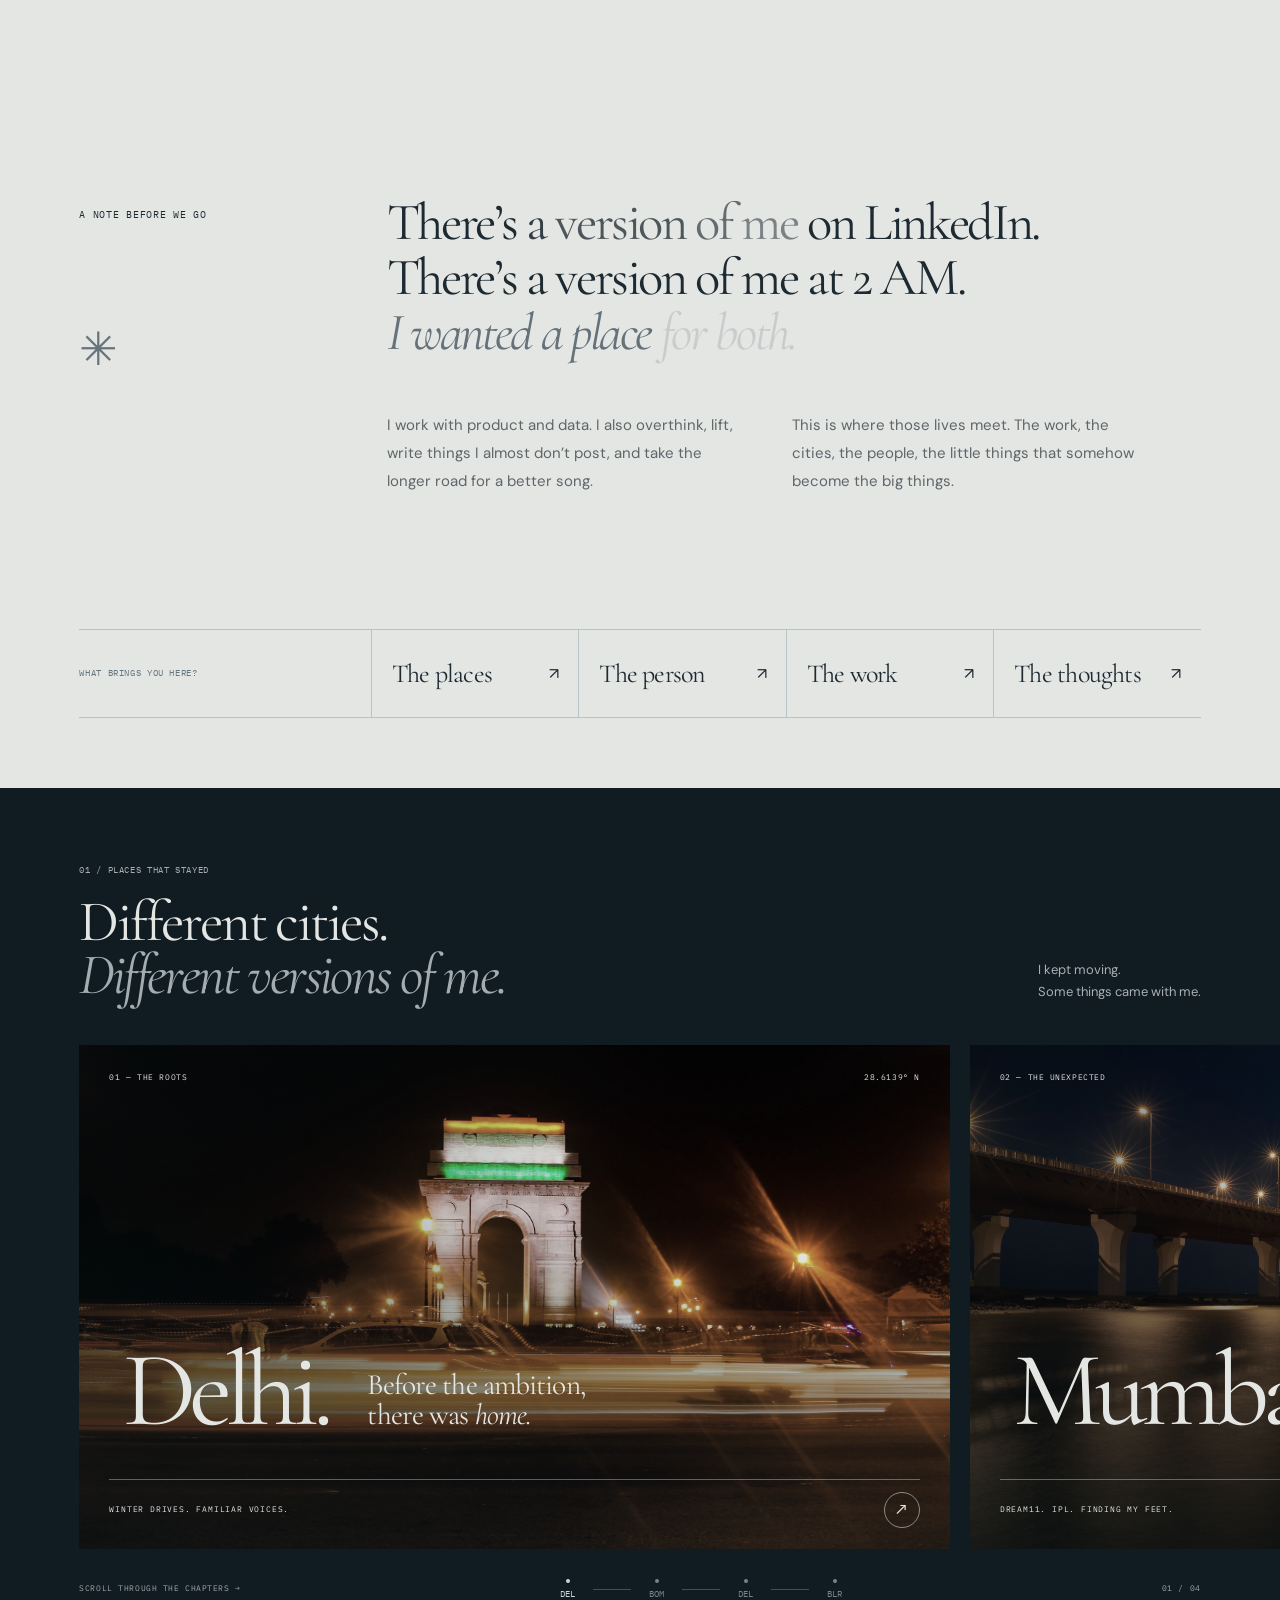
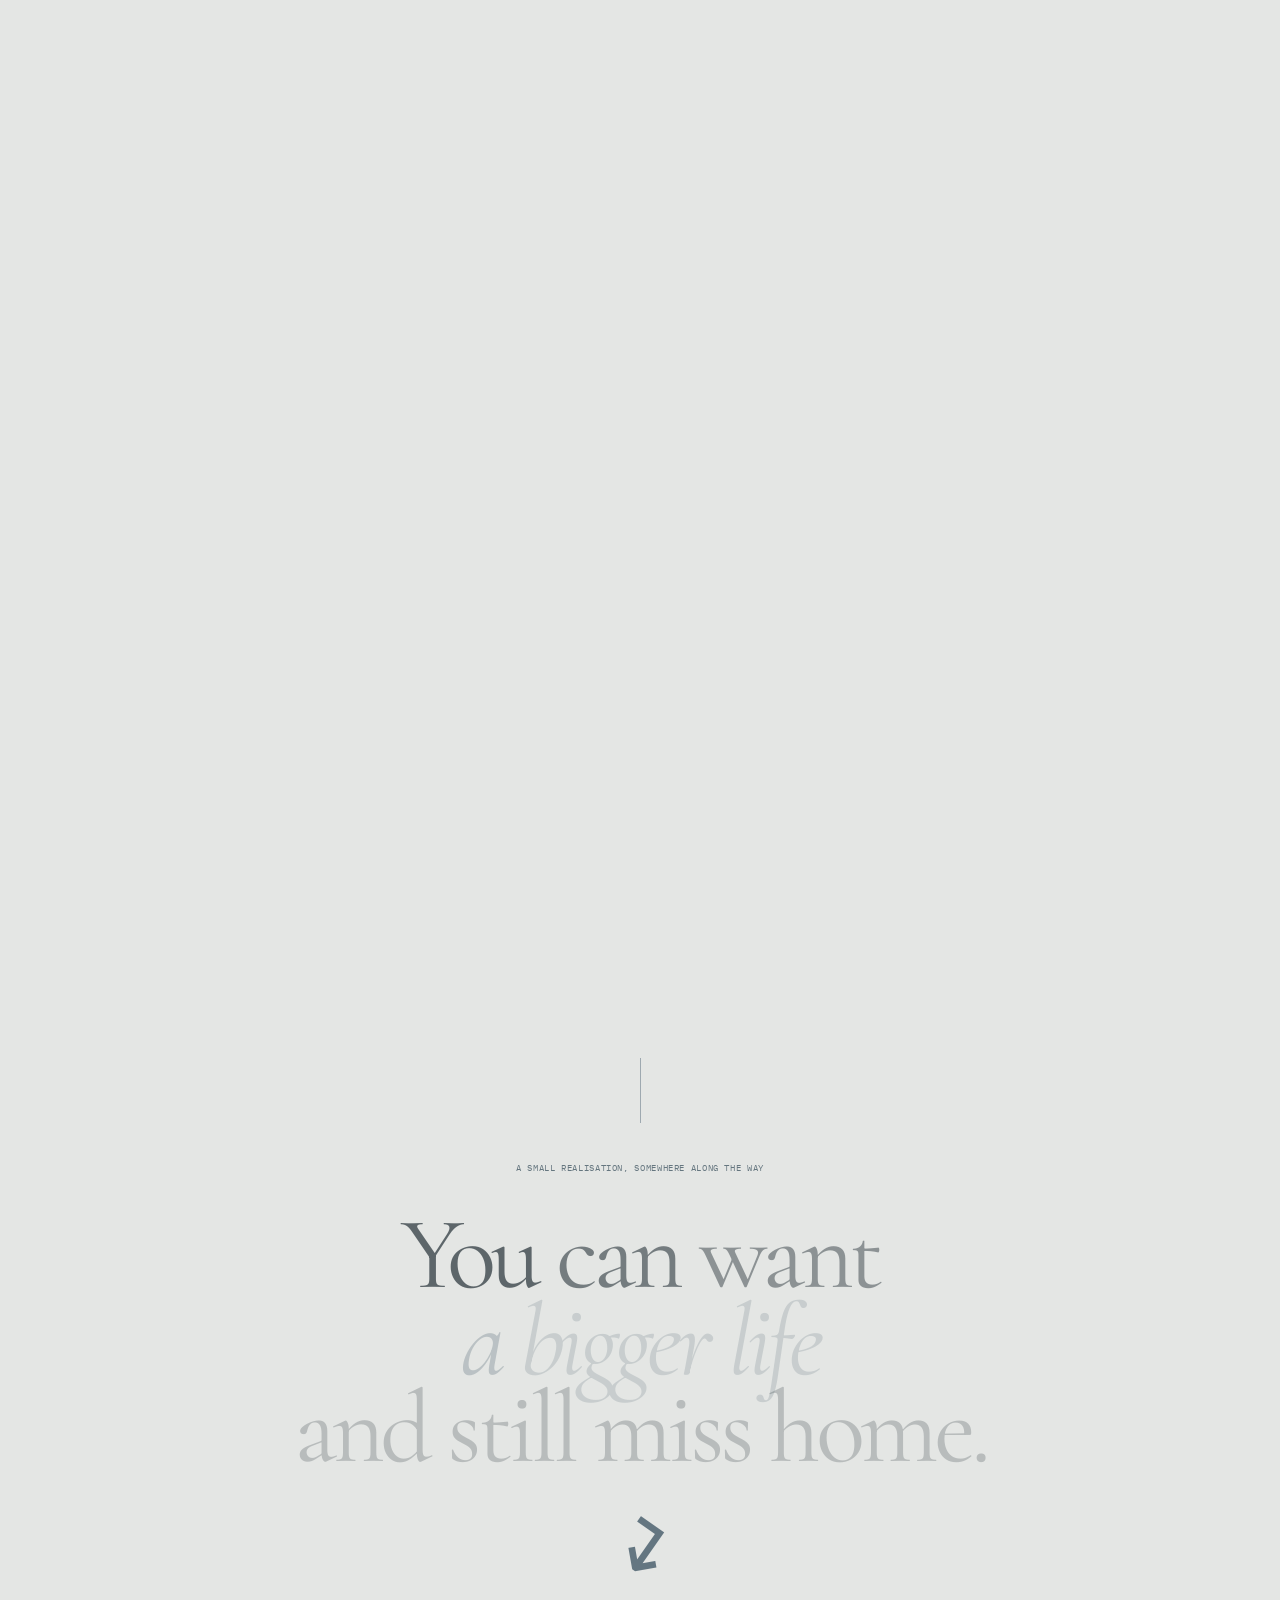
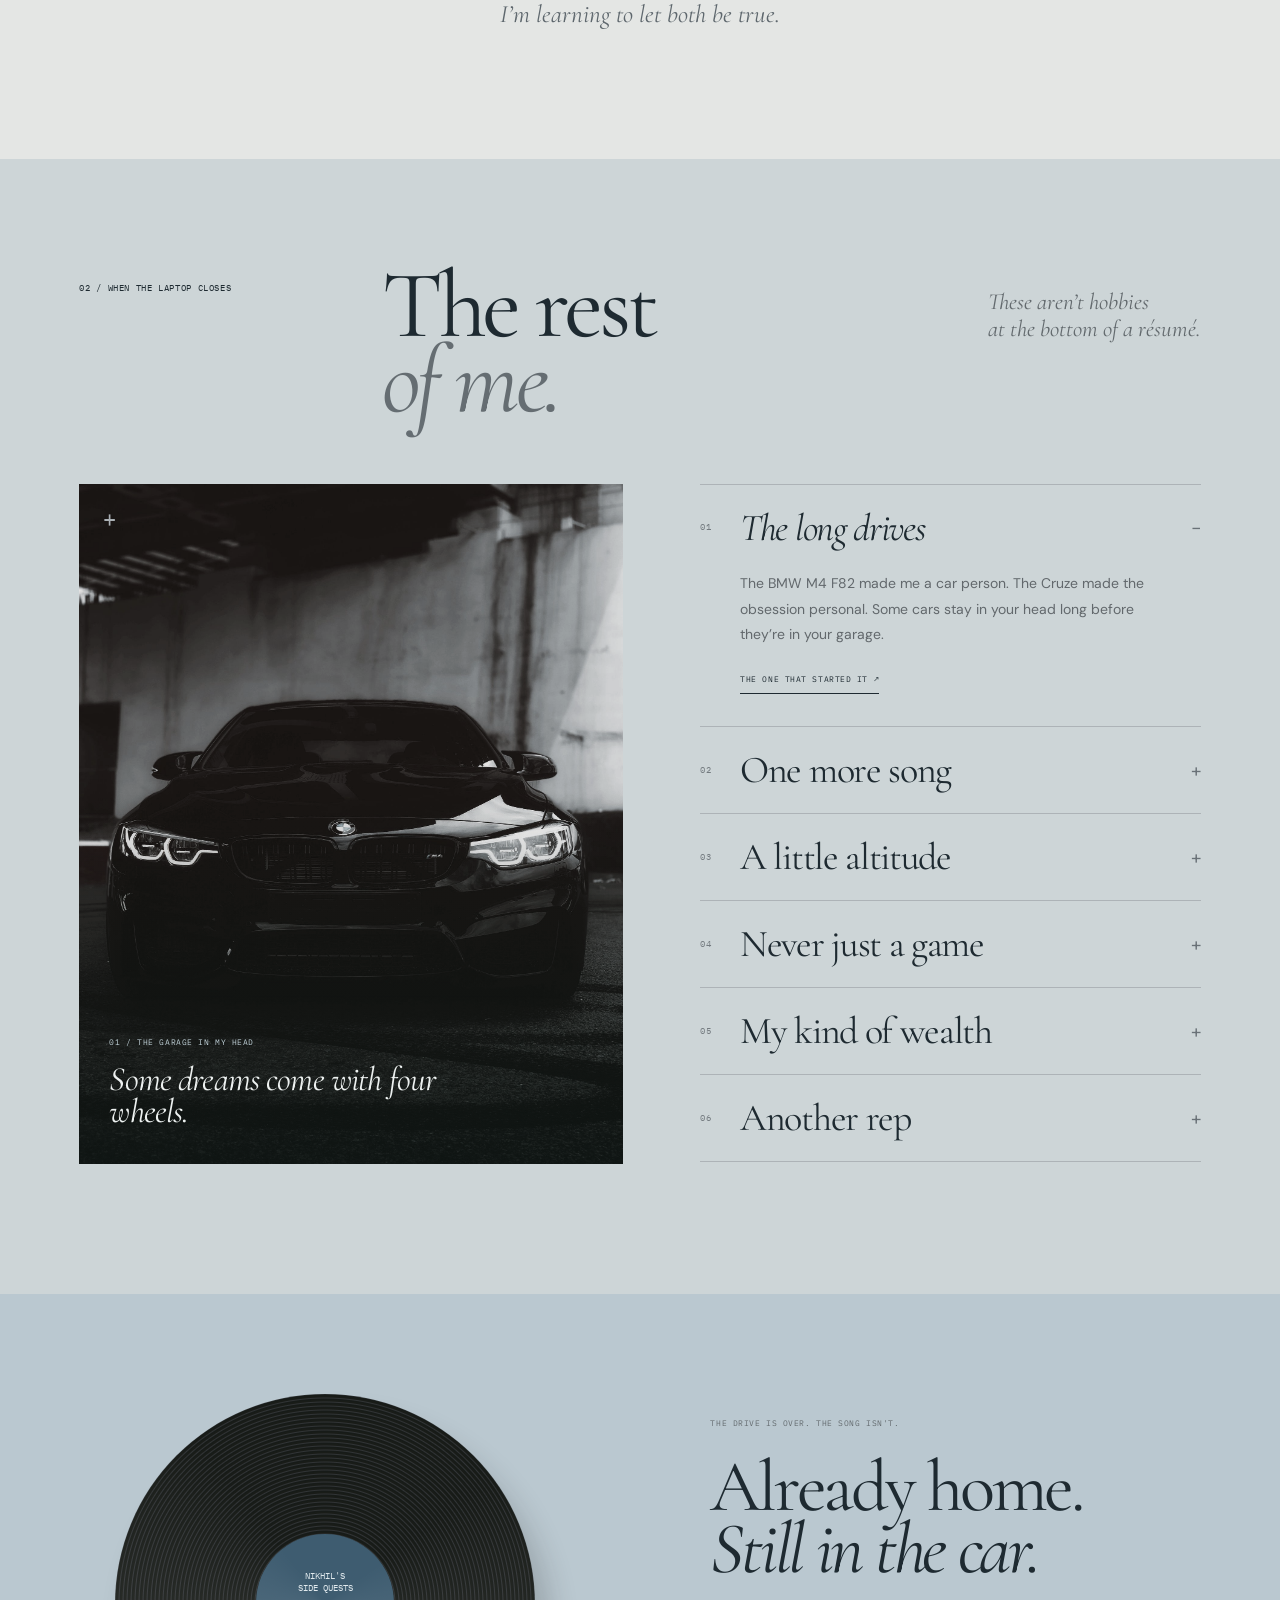
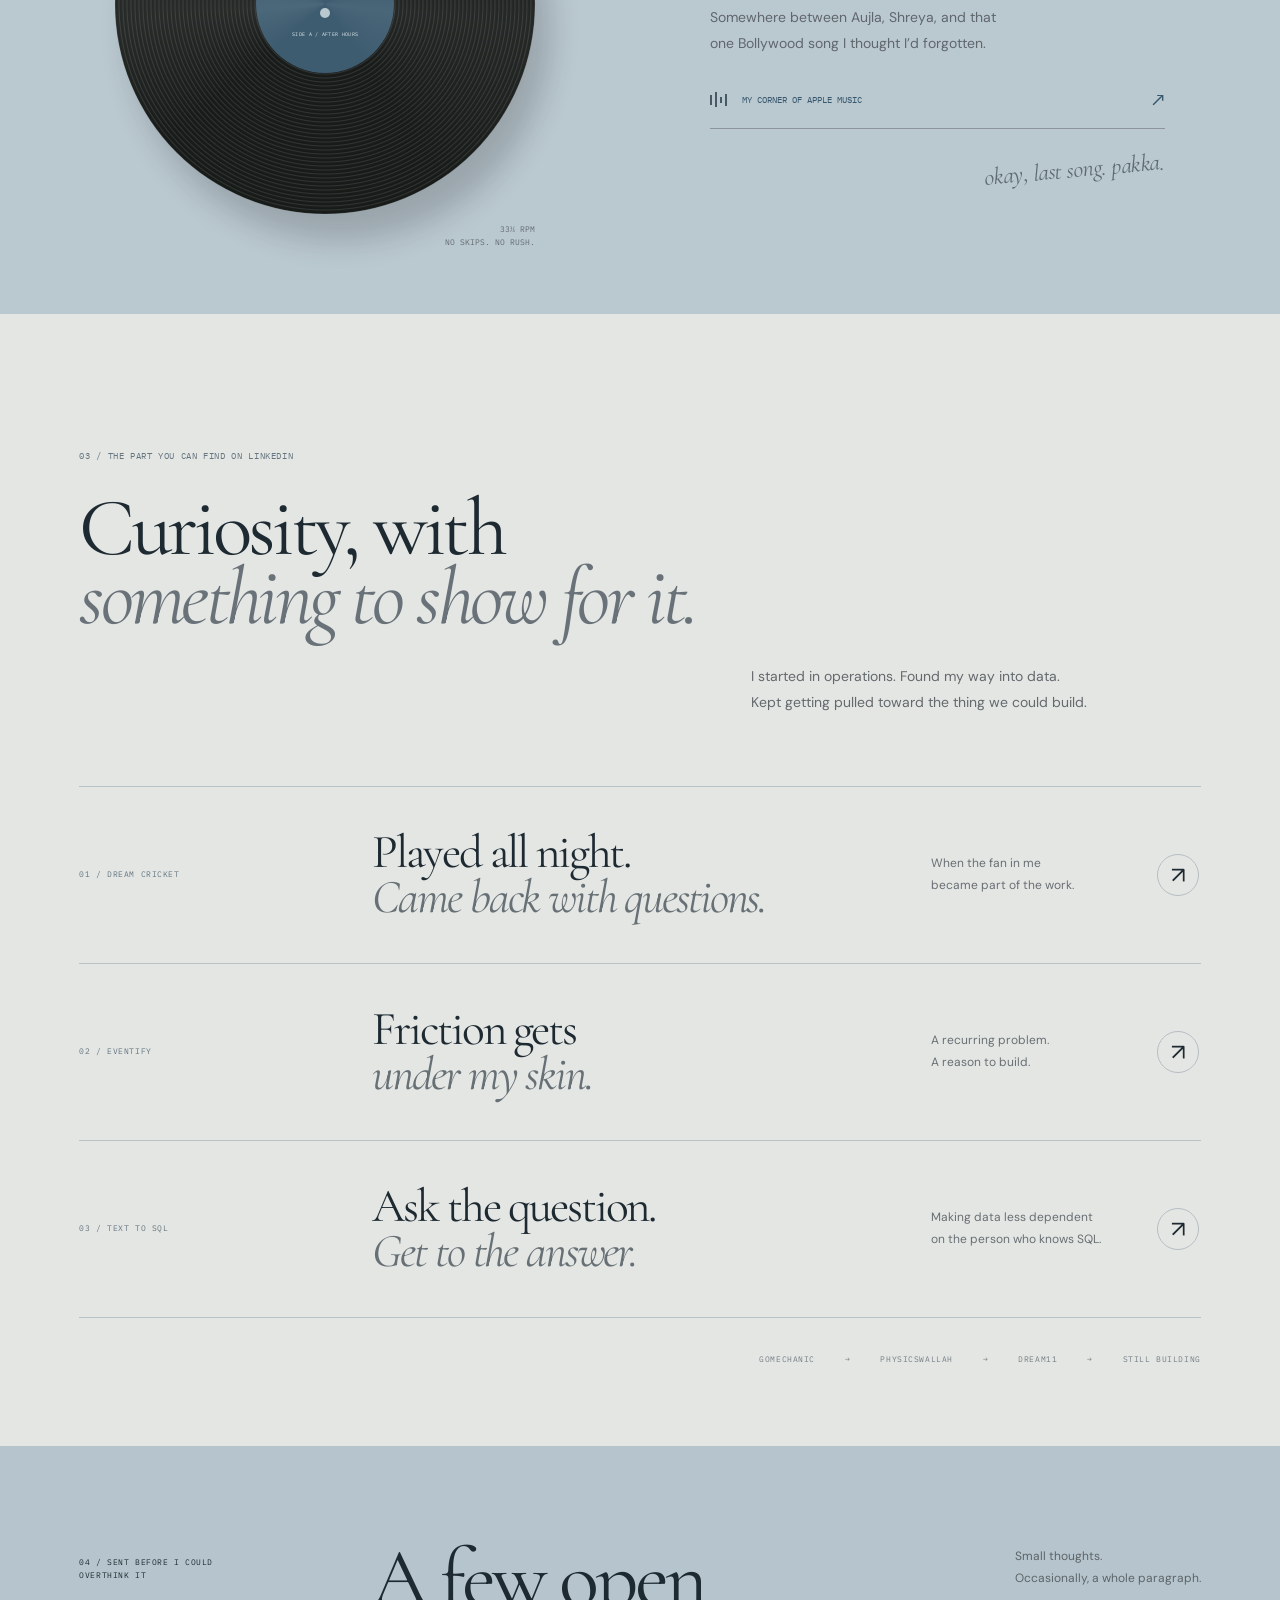
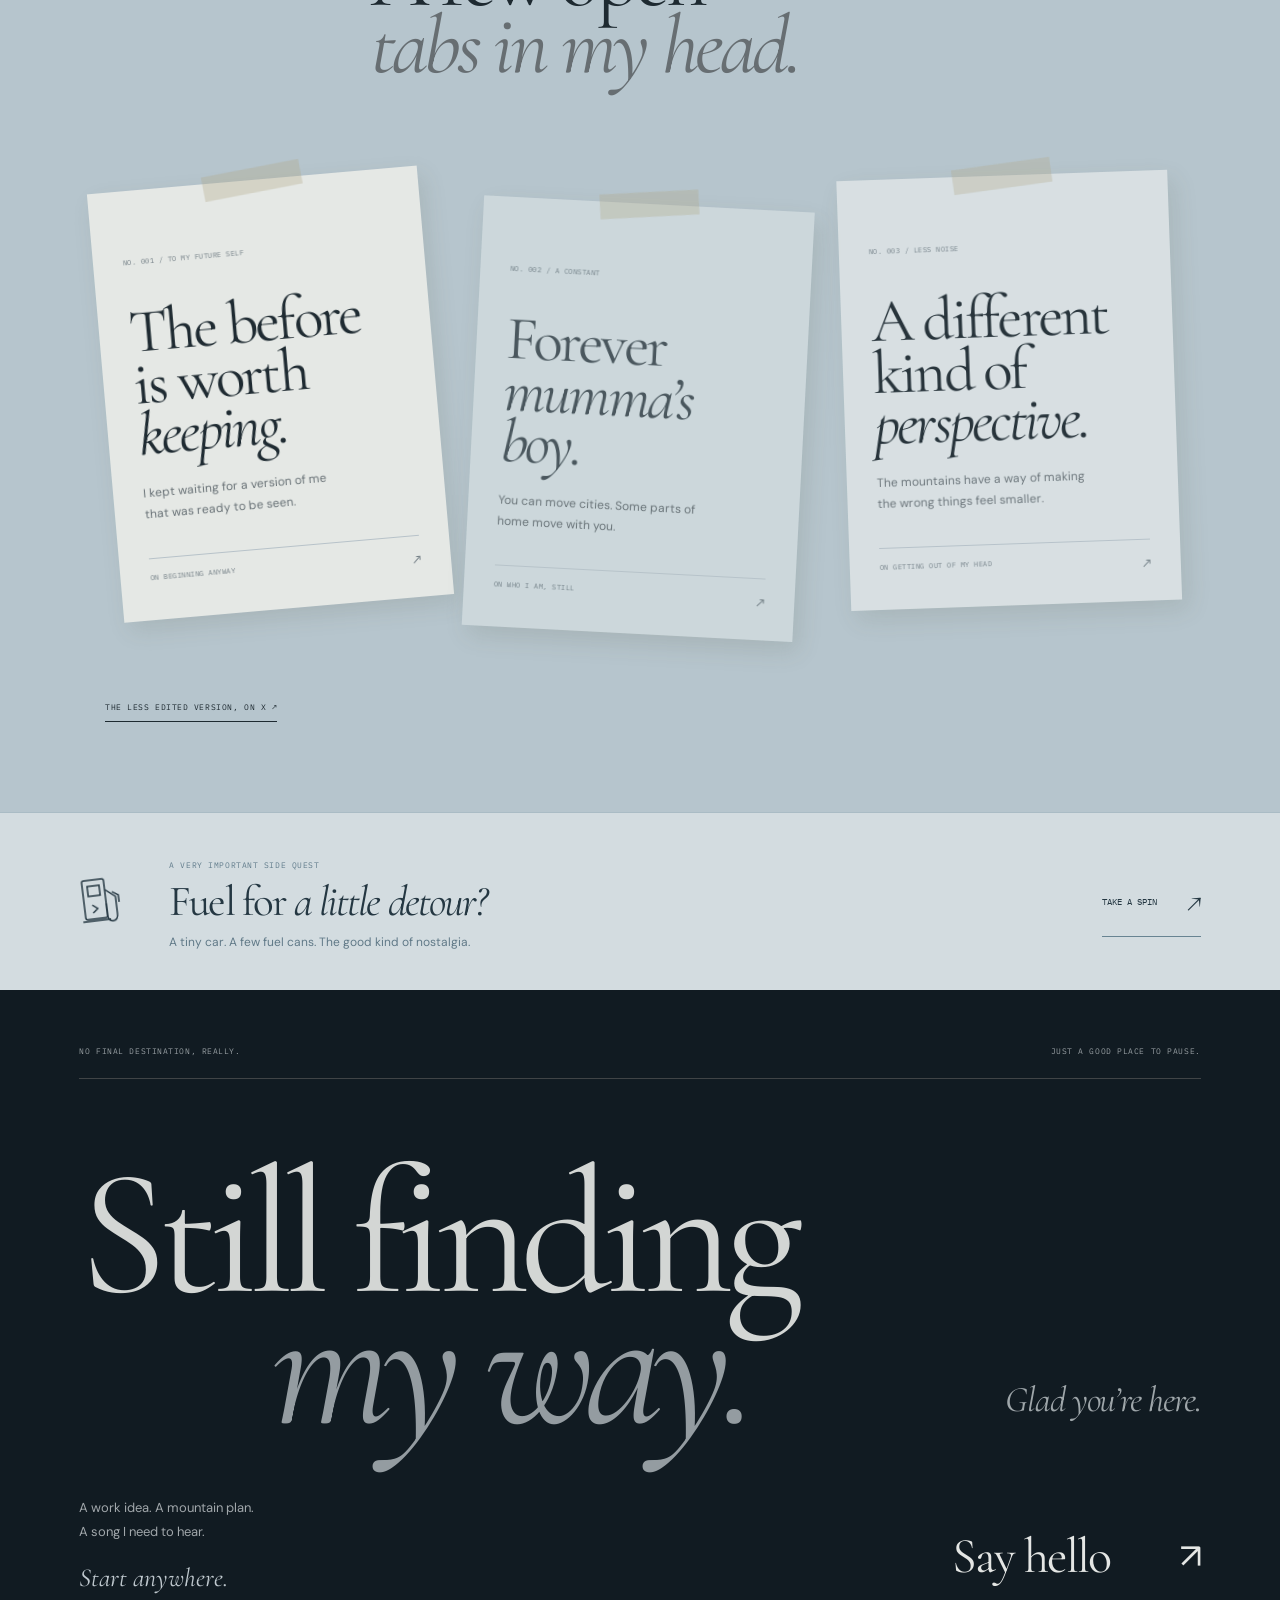
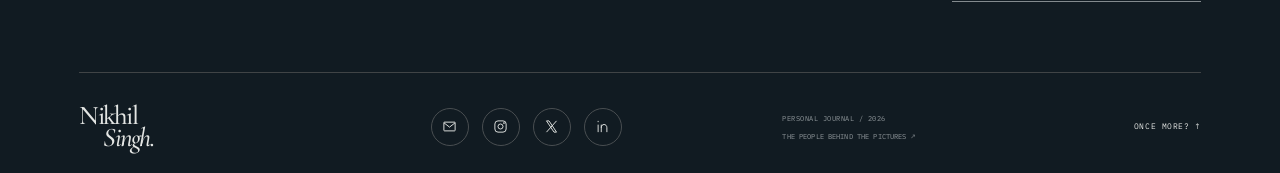
==== commit dce81364: "Launch the long way home with a little driving detour" ====
--- a/index.html
+++ b/index.html
@@ -3,281 +3,136 @@
 <head>
   <meta charset="utf-8">
   <meta name="viewport" content="width=device-width, initial-scale=1">
-  <meta name="theme-color" content="#080a0a">
-  <meta name="description" content="Nikhil Singh, from the passenger seat. A night drive through cities, work, people, music, mountains, and home.">
+  <meta name="theme-color" content="#e4e6e4">
+  <link rel="canonical" href="https://itsnikhilversee.in/">
   <meta property="og:type" content="website">
   <meta property="og:url" content="https://itsnikhilversee.in/">
-  <meta property="og:title" content="Nikhil Singh — From the passenger seat">
-  <meta property="og:description" content="A night drive through the cities, work, people, music, mountains, and memories that made me.">
-  <meta property="og:image" content="https://itsnikhilversee.in/assets/social-card.png">
-  <title>Nikhil Singh — From the passenger seat</title>
-  <script>
-    (() => {
-      if ('scrollRestoration' in history) history.scrollRestoration = 'manual';
-      const navigation = performance.getEntriesByType('navigation')[0];
-      const isReload = navigation ? navigation.type === 'reload' : performance.navigation?.type === 1;
-      if (!isReload) return;
-      if (location.hash) history.replaceState(null, '', `${location.pathname}${location.search}`);
-      const resetScroll = () => window.scrollTo(0, 0);
-      resetScroll();
-      window.addEventListener('DOMContentLoaded', resetScroll, { once: true });
-      window.addEventListener('load', resetScroll, { once: true });
-      window.addEventListener('pageshow', resetScroll, { once: true });
-    })();
-  </script>
+  <meta property="og:title" content="Nikhil Singh — The long way home">
+  <meta property="og:description" content="A few cities. A lot of side quests. A personal journal by Nikhil Singh, still in motion.">
+  <meta property="og:image" content="https://itsnikhilversee.in/assets/social-card-long-way-home.jpg">
+  <meta property="og:image:width" content="1200">
+  <meta property="og:image:height" content="630">
+  <meta name="twitter:card" content="summary_large_image">
+  <meta name="description" content="The long way home. A personal journal by Nikhil Singh, still in motion.">
+  <title>Nikhil Singh — The long way home</title>
+  <script>if('scrollRestoration'in history)history.scrollRestoration='manual';if(performance.getEntriesByType('navigation')[0]?.type==='reload'){history.replaceState(null,'',location.pathname+location.search);window.scrollTo(0,0)}</script>
   <link rel="icon" href="assets/favicon.svg" type="image/svg+xml">
   <link rel="preconnect" href="https://fonts.googleapis.com">
   <link rel="preconnect" href="https://fonts.gstatic.com" crossorigin>
-  <link href="https://fonts.googleapis.com/css2?family=DM+Mono:wght@400;500&family=Manrope:wght@400;500;600;700&family=Playfair+Display:ital,wght@0,700;1,700&display=swap" rel="stylesheet">
-  <link rel="stylesheet" href="assets/demo.css">
+  <link href="https://fonts.googleapis.com/css2?family=Cormorant+Garamond:ital,wght@0,400;0,500;0,600;1,400;1,500&family=DM+Sans:wght@400;450;500;600&family=IBM+Plex+Mono:wght@400;500&display=swap" rel="stylesheet">
+  <link rel="preload" href="assets/mountain-dusk.jpg" as="image" fetchpriority="high">
+  <link rel="stylesheet" href="style.css">
+  <link rel="stylesheet" href="game.css">
+  <script src="assets/gsap.min.js" defer></script>
+  <script src="assets/ScrollTrigger.min.js" defer></script>
+  <script src="app.js" defer></script>
+  <script src="game.js" defer></script>
   <script async src="https://www.googletagmanager.com/gtag/js?id=G-YRV7RXD71C"></script>
-  <script>window.dataLayer=window.dataLayer||[];function gtag(){dataLayer.push(arguments)}gtag('js',new Date());if(['itsnikhilversee.in','www.itsnikhilversee.in'].includes(location.hostname))gtag('config','G-YRV7RXD71C');</script>
-  <script src="assets/demo.js" defer></script>
+<script>window.dataLayer=window.dataLayer||[];function gtag(){dataLayer.push(arguments)}gtag('js',new Date());if(['itsnikhilversee.in','www.itsnikhilversee.in'].includes(location.hostname))gtag('config','G-YRV7RXD71C');</script>
 </head>
 <body>
-  <a class="skip-link" href="#main">Skip to the story</a>
-  <div class="page-progress" aria-hidden="true"><span id="pageProgress"></span></div>
-
-  <header class="topbar" id="top">
-    <a class="wordmark" href="#top" aria-label="Nikhil Singh, home">
-      <strong>Nikhil</strong>
-      <span>Passenger seat / 2026</span>
-    </a>
-    <nav class="topnav" aria-label="Primary navigation">
-      <a href="#route">The route</a>
-      <a href="#work">The work</a>
-      <a href="#after-hours">After hours</a>
-      <a href="#home">Home</a>
-    </nav>
-    <a class="soundtrack-link" href="https://music.apple.com/profile/itsnikhilversee" target="_blank" rel="noopener noreferrer" aria-label="Open Nikhil's Apple Music">
-      <i aria-hidden="true"></i><span>My soundtrack</span>
-    </a>
-    <button class="menu-button" id="menuButton" type="button" aria-expanded="false" aria-controls="mobileMenu">Menu</button>
-    <nav class="mobile-menu" id="mobileMenu" aria-label="Mobile navigation">
-      <a href="#route">The route</a><a href="#work">The work</a><a href="#after-hours">After hours</a><a href="#home">Home</a><a href="#hello">Say hello</a>
-    </nav>
+  <a class="skip" href="#letter">Skip to the story</a>
+  <header class="masthead">
+    <a class="signature" href="#top" aria-label="Nikhil Singh, beginning">Nikhil<span>Singh.</span></a>
+    <a class="masthead-note" href="#letter">A LIFE, STILL IN MOTION</a>
+    <button class="index-toggle" type="button" aria-expanded="false" aria-controls="index">Index <span class="menu-mark" aria-hidden="true"><i></i><i></i></span></button>
   </header>
 
-  <main id="main">
-    <section class="hero" aria-labelledby="hero-title">
-      <div class="hero-media" aria-hidden="true"></div>
-      <div class="headlight headlight-one" aria-hidden="true"></div>
-      <div class="headlight headlight-two" aria-hidden="true"></div>
-      <div class="film-grain" aria-hidden="true"></div>
-      <div class="hero-copy reveal">
-        <p class="eyebrow"><span></span> After midnight / somewhere between versions</p>
-        <h1 id="hero-title">Get in.</h1>
-        <p class="hero-line">We have somewhere<br>to <em>become.</em></p>
-        <p class="hero-intro">No polished summary. No five-year plan. Just the roads, people, work, music, and unreasonable dreams that made me.</p>
-        <a class="start-ride" href="#choose"><span>Take the passenger seat</span><b aria-hidden="true">↓</b></a>
-      </div>
-      <div class="hero-route-card reveal" aria-label="Route card">
-        <span>TONIGHT'S ROUTE</span>
-        <ol><li>Delhi</li><li>Mumbai</li><li>Delhi, again</li><li>Bengaluru</li></ol>
-        <small>Stops added whenever life changes its mind.</small>
-      </div>
-      <div class="dashboard-strip" aria-hidden="true">
-        <span>01:17</span><div><i></i><i></i><i></i><i></i><i></i></div><span>STILL BECOMING</span><span>24°C</span>
+  <main id="top">
+    <section class="intro" aria-labelledby="intro-title">
+      <div class="intro-stage">
+        <div class="intro-meta mono"><span>PERSONAL JOURNAL — VOL. 01</span><span>DELHI IN MY BONES. ELSEWHERE IN MY HEAD.</span></div>
+        <div class="intro-title-wrap">
+          <p class="eyebrow">HEY, I'M NIKHIL.</p>
+          <h1 id="intro-title"><span>Taking the</span><span><em>long way</em></span><span>home<span class="title-dot">.</span></span></h1>
+          <p class="intro-description">A few cities. A lot of side quests.<br> And a life I’m still figuring out.</p>
+        </div>
+        <figure class="intro-photo">
+          <img src="assets/mountain-dusk.jpg" width="2600" height="3903" alt="Headlights tracing hairpin bends through a mountain valley at dusk" fetchpriority="high">
+          <div class="photo-shade"></div>
+          <figcaption><span class="mono">FIG. 01 / THE SCENIC ROUTE</span><span>Some turns make more sense later.</span></figcaption>
+        </figure>
+        <div class="photo-margin mono">THE PLAN WAS NEVER A STRAIGHT LINE.</div>
+        <div class="intro-bottom"><a class="begin-link" href="#letter"><span class="circle-arrow">↓</span><span>COME ALONG.<br> <small>THERE'S NO RUSH.</small></span></a><span class="handwritten">abhi toh shuru kiya hai.</span><span class="mono intro-edition">AN UNFINISHED STORY<br> BY NIKHIL SINGH</span></div>
+        <div class="into-scene" aria-hidden="true"><span class="mono">THE LONG WAY HOME</span><p>The detours<br> <em>became the story.</em></p><span class="mono">SCROLL TO KEEP GOING ↓</span></div>
       </div>
     </section>
 
-    <section class="choose" id="choose" aria-labelledby="choose-title">
-      <div class="choose-heading reveal">
-        <p class="section-label">PASSENGER QUESTION / 00</p>
-        <h2 id="choose-title">What do you want<br>to talk about<br><em>on the way?</em></h2>
-        <p>Pick the first conversation. The complete route is still here when you want it.</p>
+    <section class="letter section-pad" id="letter" aria-labelledby="letter-title">
+      <div class="section-caption"><span class="mono">A NOTE BEFORE WE GO</span><span class="tiny-star" aria-hidden="true">✳</span></div>
+      <div class="letter-body">
+        <h2 class="word-reveal" id="letter-title">There’s a version of me on LinkedIn.<br> There’s a version of me at 2 AM.<br> <em>I wanted a place for both.</em></h2>
+        <div class="letter-foot"><p>I work with product and data. I also overthink, lift, write things I almost don’t post, and take the longer road for a better song.</p><p>This is where those lives meet. The work, the cities, the people, the little things that somehow become the big things.</p></div>
       </div>
-      <div class="conversation-list" role="group" aria-label="Choose where to begin">
-        <button class="conversation reveal" type="button" data-destination="work">
-          <span>01</span><div><strong>The things I build</strong><small>Product, data, useful obsession</small></div><b>↘</b>
-        </button>
-        <button class="conversation reveal" type="button" data-destination="route">
-          <span>02</span><div><strong>The places that changed me</strong><small>Four cities, several lives</small></div><b>↘</b>
-        </button>
-        <button class="conversation reveal" type="button" data-destination="after-hours">
-          <span>03</span><div><strong>The person after work</strong><small>Music, mountains, people, home</small></div><b>↘</b>
-        </button>
-      </div>
-      <p class="choose-note" id="chooseNote" aria-live="polite">Or keep scrolling. I know the route.</p>
+      <div class="route-picker"><span class="mono">WHAT BRINGS YOU HERE?</span><a href="#journey">The places <span>↗</span></a><a href="#off-duty">The person <span>↗</span></a><a href="#work">The work <span>↗</span></a><a href="#notes">The thoughts <span>↗</span></a></div>
     </section>
 
-    <nav class="journey-rail" aria-label="Journey chapters">
-      <span class="rail-label">TRIP <b id="tripProgress">00%</b></span>
-      <div class="rail-line" aria-hidden="true"><i id="railProgress"></i></div>
-      <a href="#route" data-section="route"><b>01</b><span>Cities</span></a>
-      <a href="#work" data-section="work"><b>02</b><span>Work</span></a>
-      <a href="#road" data-section="road"><b>03</b><span>Road</span></a>
-      <a href="#after-hours" data-section="after-hours"><b>04</b><span>After hours</span></a>
-      <a href="#home" data-section="home"><b>05</b><span>Home</span></a>
-    </nav>
+    <section class="journey" id="journey" aria-labelledby="journey-title">
+      <div class="journey-head"><div><span class="mono">01 / PLACES THAT STAYED</span><h2 id="journey-title">Different cities.<br> <em>Different versions of me.</em></h2></div><p>I kept moving.<br> Some things came with me.</p></div>
+      <div class="film-window">
+        <div class="city-track">
+          <button class="city-frame delhi" type="button" data-story="delhi" aria-label="Open the Delhi chapter">
+            <img src="assets/delhi-india-gate-night.jpg" alt="India Gate illuminated at night in Delhi" loading="lazy">
+            <span class="city-shade"></span><span class="city-top mono"><span>01 — THE ROOTS</span><span>28.6139° N</span></span>
+            <span class="city-text"><span class="city-name">Delhi.</span><span class="city-line">Before the ambition,<br> there was <em>home.</em></span></span><span class="city-bottom mono"><span>WINTER DRIVES. FAMILIAR VOICES.</span><span class="open-circle">↗</span></span>
+          </button>
+          <button class="city-frame mumbai" type="button" data-story="mumbai" aria-label="Open the Mumbai chapter">
+            <img src="assets/mumbai-sea-link-night.jpg" alt="Bandra-Worli Sea Link reflected in Mumbai's water at night" loading="lazy">
+            <span class="city-shade"></span><span class="city-top mono"><span>02 — THE UNEXPECTED</span><span>19.0760° N</span></span>
+            <span class="city-text"><span class="city-name">Mumbai.</span><span class="city-line">Came for the work.<br> Left with <em>a city.</em></span></span><span class="city-bottom mono"><span>DREAM11. IPL. FINDING MY FEET.</span><span class="open-circle">↗</span></span>
+          </button>
+          <button class="city-frame returning" type="button" data-story="return" aria-label="Open the return to Delhi chapter">
+            <img src="assets/delhi-connaught-place-night.jpg" alt="Connaught Place's colonnades glowing after dark in Delhi" loading="lazy">
+            <span class="city-shade"></span><span class="city-top mono"><span>03 — THE BREATH BETWEEN</span><span>28.6304° N</span></span>
+            <span class="city-text"><span class="city-name">Delhi,<br> <em>again.</em></span><span class="city-line">Same roads.<br> A different <em>headspace.</em></span></span><span class="city-bottom mono"><span>SOME RETURNS ARE A WAY FORWARD.</span><span class="open-circle">↗</span></span>
+          </button>
+          <button class="city-frame bengaluru" type="button" data-story="bengaluru" aria-label="Open the Bengaluru chapter">
+            <img src="assets/bengaluru-night-traffic.jpg" alt="A busy Bengaluru road full of headlights at night" loading="lazy">
+            <span class="city-shade"></span><span class="city-top mono"><span>04 — THE CHAPTER I'M IN</span><span>12.9716° N</span></span>
+            <span class="city-text"><span class="city-name">Bengaluru.</span><span class="city-line">New city.<br> Same <em>overthinking.</em></span></span><span class="city-bottom mono"><span>AN INTRODUCTION, IN TRAFFIC.</span><span class="open-circle">↗</span></span>
+          </button>
+        </div>
+      </div>
+      <div class="journey-footer"><span class="mono journey-hint">SCROLL THROUGH THE CHAPTERS →</span><div class="city-stops" aria-label="Go to a city"><button type="button" data-stop="0" class="active" aria-label="Delhi" aria-pressed="true">DEL</button><span></span><button type="button" data-stop="1" aria-label="Mumbai" aria-pressed="false">BOM</button><span></span><button type="button" data-stop="2" aria-label="Delhi again" aria-pressed="false">DEL</button><span></span><button type="button" data-stop="3" aria-label="Bengaluru" aria-pressed="false">BLR</button></div><span class="mono city-counter">01 / 04</span></div>
+    </section>
 
-    <section class="route-intro" id="route" aria-labelledby="route-title">
-      <div class="route-intro-copy reveal">
-        <p class="section-label light">THE ROUTE / 01</p>
-        <h2 id="route-title">Every city kept<br>a different version<br><em>of me.</em></h2>
-      </div>
-      <p class="route-intro-note reveal">I did not move with a master plan. I moved, learned, missed home, changed my mind, and kept the parts that felt true.</p>
-      <div class="route-map" aria-hidden="true">
-        <span>DEL</span><i></i><span>BOM</span><i></i><span>DEL</span><i></i><span>BLR</span>
+    <section class="interlude" aria-labelledby="interlude-title"><div class="interlude-rule"></div><p class="mono">A SMALL REALISATION, SOMEWHERE ALONG THE WAY</p><h2 class="word-reveal" id="interlude-title">You can want<br> <em>a bigger life</em><br> and still miss home.</h2><span class="interlude-doodle" aria-hidden="true">↴</span><p class="interlude-note">I’m learning to let both be true.</p></section>
+
+    <section class="off-duty section-pad" id="off-duty" aria-labelledby="off-title">
+      <div class="off-heading"><span class="mono">02 / WHEN THE LAPTOP CLOSES</span><h2 id="off-title">The rest<br> <em>of me.</em></h2><p>These aren’t hobbies<br> at the bottom of a résumé.</p></div>
+      <div class="off-layout"><div class="off-visual" data-interest="cars"><img id="offImage" src="assets/bmw-f82-black.jpg" alt="Black BMW M4 F82 photographed beneath a concrete structure" loading="lazy"><span class="off-visual-shade"></span><div class="off-image-label"><span class="mono" id="offImageLabel">01 / THE GARAGE IN MY HEAD</span><span class="off-image-note" id="offImageNote">Some dreams come with four wheels.</span></div><span class="off-crosshair" aria-hidden="true">+</span></div>
+        <div class="off-list" aria-label="Explore the rest of me">
+          <div class="off-item active"><button type="button" class="off-button" aria-expanded="true" data-interest="cars"><span class="mono">01</span><span>The long drives</span><b aria-hidden="true">−</b></button><div class="off-detail"><p>The BMW M4 F82 made me a car person. The Cruze made the obsession personal. Some cars stay in your head long before they’re in your garage.</p><button class="text-link" type="button" data-story="cars">THE ONE THAT STARTED IT ↗</button></div></div>
+          <div class="off-item"><button type="button" class="off-button" aria-expanded="false" data-interest="music"><span class="mono">02</span><span>One more song</span><b aria-hidden="true">+</b></button><div class="off-detail" hidden><p>I’ll reach home and spend forty more minutes in the car because the playlist is still doing its thing. You get it.</p><button class="text-link" type="button" data-story="music">COME FOR THE MUSIC ↗</button></div></div>
+          <div class="off-item"><button type="button" class="off-button" aria-expanded="false" data-interest="mountains"><span class="mono">03</span><span>A little altitude</span><b aria-hidden="true">+</b></button><div class="off-detail" hidden><p>Jibhi. Nainital. A quieter version of my head. The problems wait; I usually return a little lighter.</p><button class="text-link" type="button" data-story="mountains">TAKE THE SCENIC ROUTE ↗</button></div></div>
+          <div class="off-item"><button type="button" class="off-button" aria-expanded="false" data-interest="cricket"><span class="mono">04</span><span>Never just a game</span><b aria-hidden="true">+</b></button><div class="off-detail" hidden><p>Cricket was part of my life before it became part of my work. The opinions, unfortunately, have always been free.</p><button class="text-link" type="button" data-story="cricket">A FAN, BEFORE AN ANALYST ↗</button></div></div>
+          <div class="off-item"><button type="button" class="off-button" aria-expanded="false" data-interest="people"><span class="mono">05</span><span>My kind of wealth</span><b aria-hidden="true">+</b></button><div class="off-detail" hidden><p>Being loved. Being understood. Having people who knew you before any of this. Still the biggest flex.</p><button class="text-link" type="button" data-story="people">THE PEOPLE PART ↗</button></div></div>
+          <div class="off-item"><button type="button" class="off-button" aria-expanded="false" data-interest="training"><span class="mono">06</span><span>Another rep</span><b aria-hidden="true">+</b></button><div class="off-detail" hidden><p>The place where failing a rep can mean you’re getting stronger. I’m trying to remember that outside the gym, too.</p><button class="text-link" type="button" data-story="training">A WORK IN PROGRESS ↗</button></div></div>
+        </div>
       </div>
     </section>
 
-    <div class="city-sequence">
-      <article class="city city-delhi" data-city="DELHI">
-        <div class="city-media" aria-hidden="true"></div>
-        <div class="city-shade" aria-hidden="true"></div>
-        <div class="city-copy reveal">
-          <p><span>01</span> THE ROOT</p>
-          <h3>Delhi taught me<br>how to want more<br><em>without leaving myself.</em></h3>
-          <div class="city-detail"><strong>24 years of becoming</strong><span>Home. Winter drives. Cricket arguments. Malai chaap. The first draft of every dream.</span></div>
-        </div>
-        <span class="city-code">DEL / HOME</span>
-      </article>
+    <section class="soundtrack" aria-labelledby="soundtrack-title"><div class="record-wrap" aria-hidden="true"><div class="record"><div class="record-label"><span>NIKHIL'S<br> SIDE QUESTS</span><i></i><small>SIDE A / AFTER HOURS</small></div></div><span class="record-sleeve">33⅓ RPM<br> NO SKIPS. NO RUSH.</span></div><div class="soundtrack-copy"><span class="mono">THE DRIVE IS OVER. THE SONG ISN'T.</span><h2 id="soundtrack-title">Already home.<br> <em>Still in the car.</em></h2><p>Somewhere between Aujla, Shreya, and that one Bollywood song I thought I’d forgotten.</p><a class="music-link" href="https://music.apple.com/profile/itsnikhilversee" target="_blank" rel="noopener noreferrer"><span class="equalizer" aria-hidden="true"><i></i><i></i><i></i><i></i></span>MY CORNER OF APPLE MUSIC <span>↗</span></a><span class="handwritten">okay, last song. pakka.</span></div></section>
 
-      <article class="city city-mumbai" data-city="MUMBAI">
-        <div class="city-media" aria-hidden="true"></div>
-        <div class="city-shade" aria-hidden="true"></div>
-        <div class="city-copy align-right reveal">
-          <p><span>02</span> THE DETOUR / 2025</p>
-          <h3>Mumbai was never<br>the plan.<br><em>That was the point.</em></h3>
-          <div class="city-detail"><strong>Dream11 during IPL</strong><span>Three teams. Impossible pace. A city I arrived in for work and found strangely hard to leave.</span></div>
-          <a href="https://www.linkedin.com/feed/update/urn:li:activity:7471056192446976000/" target="_blank" rel="noopener noreferrer">Read the last-day note ↗</a>
-        </div>
-        <span class="city-code">BOM / 19.0760° N</span>
-      </article>
+    <section class="work section-pad" id="work" aria-labelledby="work-title"><div class="work-heading"><span class="mono">03 / THE PART YOU CAN FIND ON LINKEDIN</span><h2 id="work-title">Curiosity, with<br> <em>something to show for it.</em></h2><p>I started in operations. Found my way into data.<br> Kept getting pulled toward the thing we could build.</p></div><div class="work-rows">
+      <button class="work-row" type="button" data-story="dream"><span class="mono">01 / DREAM CRICKET</span><h3>Played all night.<br> <em>Came back with questions.</em></h3><p>When the fan in me<br> became part of the work.</p><span class="work-arrow">↗</span></button>
+      <button class="work-row" type="button" data-story="eventify"><span class="mono">02 / EVENTIFY</span><h3>Friction gets<br> <em>under my skin.</em></h3><p>A recurring problem.<br> A reason to build.</p><span class="work-arrow">↗</span></button>
+      <button class="work-row" type="button" data-story="sql"><span class="mono">03 / TEXT TO SQL</span><h3>Ask the question.<br> <em>Get to the answer.</em></h3><p>Making data less dependent<br> on the person who knows SQL.</p><span class="work-arrow">↗</span></button>
+    </div><div class="work-path mono"><span>GOMECHANIC</span><i>→</i><span>PHYSICSWALLAH</span><i>→</i><span>DREAM11</span><i>→</i><span>STILL BUILDING</span></div></section>
 
-      <article class="city city-return" data-city="DELHI AGAIN">
-        <div class="city-media" aria-hidden="true"></div>
-        <div class="city-shade" aria-hidden="true"></div>
-        <div class="city-copy reveal">
-          <p><span>03</span> THE RETURN</p>
-          <h3>Going back<br>is not the same<br><em>as going backwards.</em></h3>
-          <div class="city-detail"><strong>The pause between chapters</strong><span>Familiar roads. Bigger questions. Enough quiet to choose the next move instead of merely making one.</span></div>
-        </div>
-        <span class="city-code">DEL / RECALCULATING</span>
-      </article>
+    <section class="notes section-pad" id="notes" aria-labelledby="notes-title"><div class="notes-heading"><span class="mono">04 / SENT BEFORE I COULD OVERTHINK IT</span><h2 id="notes-title">A few open<br> <em>tabs in my head.</em></h2><p>Small thoughts.<br> Occasionally, a whole paragraph.</p></div><div class="note-desk">
+      <button class="paper-note note-one" type="button" data-story="becoming"><span class="mono">NO. 001 / TO MY FUTURE SELF</span><h3>The before<br> is worth<br> <em>keeping.</em></h3><p>I kept waiting for a version of me that was ready to be seen.</p><span class="paper-bottom mono">ON BEGINNING ANYWAY <b>↗</b></span></button>
+      <button class="paper-note note-two" type="button" data-story="home"><span class="mono">NO. 002 / A CONSTANT</span><h3>Forever<br> <em>mumma’s<br> boy.</em></h3><p>You can move cities. Some parts of home move with you.</p><span class="paper-bottom mono">ON WHO I AM, STILL <b>↗</b></span></button>
+      <button class="paper-note note-three" type="button" data-story="mountains"><span class="mono">NO. 003 / LESS NOISE</span><h3>A different<br> kind of<br> <em>perspective.</em></h3><p>The mountains have a way of making the wrong things feel smaller.</p><span class="paper-bottom mono">ON GETTING OUT OF MY HEAD <b>↗</b></span></button>
+    </div><a class="all-notes text-link" href="https://x.com/itsnikhilversee" target="_blank" rel="noopener noreferrer">THE LESS EDITED VERSION, ON X ↗</a></section>
 
-      <article class="city city-bengaluru" data-city="BENGALURU">
-        <div class="city-media" aria-hidden="true"></div>
-        <div class="city-shade" aria-hidden="true"></div>
-        <div class="city-copy align-right reveal">
-          <p><span>04</span> NOW</p>
-          <h3>Bengaluru made<br>the introduction<br><em>in traffic.</em></h3>
-          <div class="city-detail"><strong>47 km / 2 h 22 min</strong><span>The city asked for quality time before letting me in. Fair enough. I like a dramatic opening.</span></div>
-          <a href="https://x.com/itsnikhilversee/status/2102736767963263405" target="_blank" rel="noopener noreferrer">See the arrival receipt ↗</a>
-        </div>
-        <span class="city-code">BLR / CURRENT LOCATION</span>
-      </article>
-    </div>
+    <aside class="pocket-drive" aria-labelledby="pocket-drive-title"><svg viewBox="0 0 45 58" aria-hidden="true"><rect x="5" y="6" width="22" height="39" rx="2"/><path d="M2 47h28M10 12h12v10H10zM27 17l10 8v17q0 7-5 7t-5-7V31M34 20l6 4v7"/><path d="m13 31 5 4-5 4"/></svg><div><span class="mono">A VERY IMPORTANT SIDE QUEST</span><h2 id="pocket-drive-title">Fuel for <em>a little detour?</em></h2><p>A tiny car. A few fuel cans. The good kind of nostalgia.</p></div><button class="play-drive" type="button" data-play-drive>TAKE A SPIN <span aria-hidden="true">↗</span></button></aside>
 
-    <section class="work" id="work" aria-labelledby="work-title">
-      <div class="work-intro reveal">
-        <p class="section-label">THE WORK / 02</p>
-        <h2 id="work-title">I like problems<br>that keep bothering me<br><em>after the meeting ends.</em></h2>
-        <p>The title changes. The instinct does not: notice the friction, understand the system, make something people can actually use.</p>
-      </div>
-      <div class="work-ledger">
-        <a class="ledger-row reveal" href="https://www.linkedin.com/feed/update/urn:li:activity:7477601772543328256/" target="_blank" rel="noopener noreferrer">
-          <span class="ledger-num">01</span><span class="ledger-type">DREAM CRICKET</span><h3>“Go play the game.”<br>So I played all night.</h3><p>By morning, the analyst had disappeared and the fan had taken over. The best sprint began there.</p><b>Open story ↗</b>
-        </a>
-        <a class="ledger-row reveal" href="https://www.linkedin.com/feed/update/urn:li:activity:7467790924903960576/" target="_blank" rel="noopener noreferrer">
-          <span class="ledger-num">02</span><span class="ledger-type">EVENTIFY</span><h3>Two days of friction.<br>Twenty minutes after.</h3><p>I got tired of a broken workflow before it reached a roadmap, so I built the tool I wanted.</p><b>Open story ↗</b>
-        </a>
-        <a class="ledger-row reveal" href="https://www.linkedin.com/feed/update/urn:li:activity:7462728862700007424/" target="_blank" rel="noopener noreferrer">
-          <span class="ledger-num">03</span><span class="ledger-type">TEXT TO SQL</span><h3>The best tool<br>made me unnecessary.</h3><p>A plain-English path from a business question to the answer, without an analyst in the middle.</p><b>Open story ↗</b>
-        </a>
-      </div>
-      <aside class="work-receipt reveal" aria-label="Working note">
-        <span>WORKING NOTE / KEEP</span>
-        <p>Curiosity gets me into the room.<br>Usefulness decides what survives.</p>
-        <small>Filed under: things worth losing sleep over</small>
-      </aside>
-    </section>
+    <section class="home-ending" id="hello" aria-labelledby="hello-title"><div class="ending-meta mono"><span>NO FINAL DESTINATION, REALLY.</span><span>JUST A GOOD PLACE TO PAUSE.</span></div><h2 id="hello-title">Still finding<br> <em>my way.</em><span>Glad you’re here.</span></h2><div class="ending-bottom"><p>A work idea. A mountain plan.<br> A song I need to hear.<br> <em>Start anywhere.</em></p><a class="hello-link" href="mailto:nikhilsingh77769@gmail.com">Say hello <span>↗</span></a></div><footer><span class="signature">Nikhil<span>Singh.</span></span><nav aria-label="Social links"><a href="mailto:nikhilsingh77769@gmail.com" aria-label="Email Nikhil" title="Email"><svg viewBox="0 0 24 24" aria-hidden="true"><rect x="3" y="5" width="18" height="14" rx="1"/><path d="m3 6 9 7 9-7"/></svg></a><a href="https://www.instagram.com/itsnikhilversee/" target="_blank" rel="noopener noreferrer" aria-label="Instagram" title="Instagram"><svg viewBox="0 0 24 24" aria-hidden="true"><rect x="3" y="3" width="18" height="18" rx="5"/><circle cx="12" cy="12" r="4"/><circle cx="17.5" cy="6.5" r=".8"/></svg></a><a href="https://x.com/itsnikhilversee" target="_blank" rel="noopener noreferrer" aria-label="X" title="X"><svg viewBox="0 0 24 24" aria-hidden="true"><path d="M4 3h4l12 18h-4L4 3Zm16 0L4 21"/></svg></a><a href="https://www.linkedin.com/in/itsnikhilversee/" target="_blank" rel="noopener noreferrer" aria-label="LinkedIn" title="LinkedIn"><svg viewBox="0 0 24 24" aria-hidden="true"><path d="M5 9v12M5 3v2M10 21V9m0 5c0-7 9-7 9 0v7"/></svg></a></nav><div class="footer-col mono"><span>PERSONAL JOURNAL / 2026</span><button type="button" class="credits-button" data-story="credits">THE PEOPLE BEHIND THE PICTURES ↗</button></div><a class="back-top mono" href="#top">ONCE MORE? ↑</a></footer></section>
+  </main>
 
-    <section class="road" id="road" aria-labelledby="road-title">
-      <div class="road-media" aria-hidden="true"></div>
-      <div class="road-copy reveal">
-        <p class="section-label light">THE ROAD / 03</p>
-        <h2 id="road-title">I still look back<br><em>after parking.</em></h2>
-        <p>Some people see transport. I see a machine, a mood, and a reason to take the longer road. The BMW M4 F82 made me a car guy. The Chevrolet Cruze made the obsession personal.</p>
-        <div class="road-links"><a href="https://x.com/itsnikhilversee/status/1604792148263436289" target="_blank" rel="noopener noreferrer">The origin story ↗</a><a href="https://x.com/itsnikhilversee/status/2091462322569269382" target="_blank" rel="noopener noreferrer">The Cruze search ↗</a></div>
-      </div>
-      <div class="road-quote reveal"><span>PASSENGER NOTE</span><p>Best conversations happen when nobody has to make eye contact.</p></div>
-    </section>
-
-    <section class="after-hours" id="after-hours" aria-labelledby="after-title">
-      <div class="after-heading reveal">
-        <p class="section-label light">AFTER HOURS / 04</p>
-        <h2 id="after-title">Work explains<br>what I do.<br><em>This explains me.</em></h2>
-      </div>
-      <div class="world-nav" role="tablist" aria-label="Explore Nikhil after hours">
-        <button class="world-button active" type="button" role="tab" aria-selected="true" data-world="music"><span>01</span>Music</button>
-        <button class="world-button" type="button" role="tab" aria-selected="false" data-world="mountains"><span>02</span>Mountains</button>
-        <button class="world-button" type="button" role="tab" aria-selected="false" data-world="training"><span>03</span>Training</button>
-        <button class="world-button" type="button" role="tab" aria-selected="false" data-world="people"><span>04</span>People</button>
-        <button class="world-button" type="button" role="tab" aria-selected="false" data-world="cricket"><span>05</span>Cricket</button>
-      </div>
-      <div class="world-stage" id="worldStage" data-world="music" role="tabpanel" aria-live="polite">
-        <div class="world-image" aria-hidden="true"></div>
-        <div class="world-copy">
-          <span id="worldKicker">MUSIC / PARKED, STILL PLAYING</span>
-          <h3 id="worldTitle">The car is home.<br>I am not done yet.</h3>
-          <p id="worldText">Sometimes I reach home and sit in the car for forty more minutes because the playlist understands the assignment.</p>
-          <a id="worldLink" href="https://x.com/itsnikhilversee/status/2081462201479733641" target="_blank" rel="noopener noreferrer">Open this memory ↗</a>
-        </div>
-        <div class="world-number" id="worldNumber" aria-hidden="true">01</div>
-      </div>
-    </section>
-
-    <section class="glovebox" aria-labelledby="glovebox-title">
-      <div class="glovebox-head reveal">
-        <p class="section-label">OPEN THE GLOVEBOX / 05</p>
-        <h2 id="glovebox-title">Loose thoughts.<br>Things I meant.<br><em>Receipts that stayed.</em></h2>
-      </div>
-      <div class="memory-board">
-        <a class="memory memory-mountains reveal" href="https://x.com/itsnikhilversee/status/2080717938701836336" target="_blank" rel="noopener noreferrer">
-          <span>MOUNTAINS / JUL 2026</span><p>Every time I return, the problems are still waiting. Somehow, I am lighter.</p><b>Read the long note ↗</b>
-        </a>
-        <a class="memory memory-people reveal" href="https://www.linkedin.com/feed/update/urn:li:activity:7489526646002089985/" target="_blank" rel="noopener noreferrer">
-          <span>PEOPLE / ALWAYS</span><p>I am not self-made.<br>I am people-made.</p><b>Read the Friendship Day note ↗</b>
-        </a>
-        <a class="memory memory-funny reveal" href="https://x.com/itsnikhilversee/status/2099005667222945858" target="_blank" rel="noopener noreferrer">
-          <span>ARAVALLIS / 7:00 AM</span><p>Accidentally looking like I have a Boiler Room set at 8.</p><b>See the frame ↗</b>
-        </a>
-        <a class="memory memory-home reveal" href="https://x.com/itsnikhilversee/status/2108875377791951186" target="_blank" rel="noopener noreferrer">
-          <span>HOME / OCT 2026</span><p>Some parts of you never grow up.</p><b>Forever mumma's boy ↗</b>
-        </a>
-      </div>
-    </section>
-
-    <section class="home" id="home" aria-labelledby="home-title">
-      <figure class="home-frame reveal">
-        <img src="assets/home-room-night-v2.jpg" alt="A quiet late-night room with city lights, headphones, gym wraps, car keys and a glowing phone" width="1122" height="1402">
-        <figcaption><span>01:07 AM</span><span>A ROOM OF MY OWN</span></figcaption>
-      </figure>
-      <div class="home-copy reveal">
-        <p class="section-label light">THE LAST STOP / 06</p>
-        <h2 id="home-title">I wanted a room<br>of my own.<br><em>Then I missed<br>the interruptions.</em></h2>
-        <p>You move away to grow. Some nights, you would trade all that independence to sit beside your maa and annoy her for no reason.</p>
-        <a href="https://x.com/itsnikhilversee/status/2108875377791951186" target="_blank" rel="noopener noreferrer">The original thought ↗</a>
-      </div>
-    </section>
-
-    <section class="hello" id="hello" aria-labelledby="hello-title">
-      <div class="hello-copy reveal">
-        <p class="section-label">END OF THIS RIDE / START OF ANOTHER</p>
-        <h2 id="hello-title">If we made it<br>this far,<br><em>say hello.</em></h2>
-        <p>Bring a work idea, a car argument, a mountain plan, or one song that deserves a night drive.</p>
-      </div>
-      <div class="contact-list reveal">
-        <a href="mailto:nikhilsingh77769@gmail.com" aria-label="Email Nikhil"><span>01</span><strong>Email</strong><b>Write ↗</b></a>
-        <a href="https://www.instagram.com/itsnikhilversee/" target="_blank" rel="noopener noreferrer"><span>02</span><strong>Instagram</strong><b>Frames ↗</b></a>
-        <a href="https://x.com/itsnikhilversee" target="_blank" rel="noopener noreferrer"><span>03</span><strong>X</strong><b>Thoughts ↗</b></a>
-        <a href="https://www.linkedin.com/in/itsnikhilversee/" target="_blank" rel="noopener noreferrer"><span>04</span><strong>LinkedIn</strong><b>Work ↗</b></a>
-        <a href="https://music.apple.com/profile/itsnikhilversee" target="_blank" rel="noopener noreferrer"><span>05</span><strong>Apple Music</strong><b>Play ↗</b></a>
-      </div>
-      <footer><span>© <span id="year">2026</span> Nikhil Singh</span><span>Built from the passenger seat.</span><a href="#top">Take it from the top ↑</a></footer>
-    </section>
-  </main>
+  <nav class="index-panel" id="index" aria-label="Site index" hidden><div class="index-intro"><span class="mono">A SMALL INDEX OF A BIG, UNFINISHED LIFE</span><p>Pick a turn.<br> <em>I’ll meet you there.</em></p></div><div class="index-links"><a href="#letter"><span class="mono">00</span>A note before we go <b>↗</b></a><a href="#journey"><span class="mono">01</span>The places <b>↗</b></a><a href="#off-duty"><span class="mono">02</span>The person <b>↗</b></a><a href="#work"><span class="mono">03</span>The work <b>↗</b></a><a href="#notes"><span class="mono">04</span>The thoughts <b>↗</b></a><a href="#hello"><span class="mono">05</span>Say hello <b>↗</b></a></div><span class="index-foot mono">BEST EXPLORED WITH A LITTLE TIME TO WASTE.</span></nav>
+  <dialog class="story-dialog" aria-labelledby="story-title"><button class="dialog-close" type="button" aria-label="Close story">Close <span>×</span></button><div class="dialog-visual"><img id="story-image" src="assets/mumbai-sea-link-night.jpg" alt=""><span id="story-figure" class="mono"></span></div><div class="dialog-copy"><span id="story-kicker" class="mono"></span><h2 id="story-title"></h2><div id="story-body"></div><a id="story-source" class="text-link" target="_blank" rel="noopener noreferrer">OPEN THE ORIGINAL ↗</a><span class="dialog-foot mono">A PAGE FROM NIKHIL'S PERSONAL JOURNAL</span></div></dialog>
+  <dialog class="drive-dialog" id="pocketDrive" aria-labelledby="drive-title" aria-describedby="drive-instructions"><div class="drive-wrap"><div class="drive-top"><span class="mono">NIKHIL’S SIDE QUESTS / 01</span><button class="drive-close" type="button" aria-label="Close little driving game">Close <span aria-hidden="true">×</span></button></div><h2 class="drive-title" id="drive-title">A little<br> <em>detour.</em></h2><p class="drive-intro" id="drive-instructions">Pick up the petrol. Dodge the cones. Use the arrows, tap, or swipe to steer. Just 22 seconds on the scenic route.</p><div class="drive-dashboard"><div class="drive-meter"><svg viewBox="0 0 20 24" aria-hidden="true"><path d="M2 21h13M4 20V3h8v17M5 5h6v5H5M12 7l5 4v8q0 3-3 0v-5"/></svg><div class="fuel-bar" id="driveFuelLabel" role="progressbar" aria-label="Fuel remaining" aria-valuemin="0" aria-valuemax="100" aria-valuenow="75"><span id="driveFuel"></span></div></div><div class="drive-distance"><b id="driveDistance">0.00</b><span>KM</span></div></div><div class="drive-arena"><canvas id="driveCanvas" aria-label="A small nostalgic road with a car, fuel cans, and traffic cones"></canvas><button class="drive-start" id="driveStart" type="button">Let’s drive</button></div><p class="drive-message" id="driveMessage" role="status" aria-live="polite">No rush. Just a little detour.</p><div class="drive-controls"><button type="button" data-steer="left" aria-label="Steer left">←</button><span class="mono">← → KEYS / TAP / SWIPE<br> FUEL UP. KEEP ROLLING.</span><button type="button" data-steer="right" aria-label="Steer right">→</button></div><div class="drive-foot"><b>LONGEST DETOUR: <span id="driveBest">0.00 KM</span></b><span>YOUR BEST STAYS ON THIS DEVICE.</span></div></div></dialog>
 </body>
 </html>
--- a/style.css
+++ b/style.css
@@ -0,0 +1,52 @@
+:root{--paper:#e4e6e4;--paper-light:#f0f1ee;--ink:#1e2a31;--muted:#65767f;--line:#b8c3c7;--wine:#344c5b;--night:#111b22;--gold:#a6becb;--serif:'Cormorant Garamond',Georgia,serif;--sans:'DM Sans',Arial,sans-serif;--mono:'IBM Plex Mono',monospace}
+*{box-sizing:border-box}html{scroll-behavior:smooth;scroll-padding-top:85px}body{margin:0;background:var(--paper);color:var(--ink);font-family:var(--sans);font-size:15px;-webkit-font-smoothing:antialiased}body.locked{overflow:hidden}button,a{-webkit-tap-highlight-color:transparent}button{font:inherit;color:inherit;cursor:pointer}a{color:inherit;text-decoration:none}button{border:0;background:none}img{display:block;width:100%;height:100%;object-fit:cover}h1,h2,h3,p,figure{margin:0}h1,h2,h3{font-family:var(--serif);font-weight:400;letter-spacing:-.045em}em{font-weight:400}::selection{background:#4d575e;color:var(--paper)}:focus-visible{outline:2px solid #708a9a;outline-offset:6px}.mono,.text-link,.eyebrow{font:400 10px/1.65 var(--mono);letter-spacing:.07em}.section-pad{padding:130px 6.2vw}.skip{position:fixed;top:-70px;left:20px;background:var(--paper);padding:15px;z-index:300}.skip:focus{top:20px}.text-link{display:inline-block;border-bottom:1px solid currentColor;padding:7px 0;font-size:10px}.text-link:hover{color:#5e7584}.masthead{position:absolute;inset:0 0 auto;z-index:110;height:104px;margin:0 4vw;display:flex;align-items:center;justify-content:space-between;border-bottom:1px solid var(--line)}.signature{font:500 29px/.8 var(--serif);letter-spacing:-.065em;display:inline-flex;flex-direction:column}.signature>span{padding-left:24px;font-style:italic}.masthead-note{font:10px var(--mono);letter-spacing:.08em}.index-toggle{padding:16px 0 16px 20px;display:flex;gap:22px;align-items:center;font:11px var(--mono);position:relative;z-index:2}.menu-mark{width:25px;display:grid;gap:5px}.menu-mark i{height:1px;background:currentColor;transition:transform .3s}.index-toggle[aria-expanded=true] .menu-mark i:first-child{transform:translateY(3px) rotate(45deg)}.index-toggle[aria-expanded=true] .menu-mark i:last-child{transform:translateY(-3px) rotate(-45deg)}
+.intro{height:185svh}.intro-stage{height:100svh;min-height:700px;position:sticky;top:0;overflow:hidden;background:var(--paper)}.intro-meta{position:absolute;left:4vw;right:4vw;top:132px;display:flex;justify-content:space-between;color:var(--muted);font-size:9px;z-index:4}.intro-title-wrap{position:absolute;left:8vw;top:24%;z-index:4}.eyebrow{font-size:10px;margin-bottom:24px;color:#61686c}.intro h1{font-size:clamp(100px,9.3vw,165px);line-height:.81;letter-spacing:-.065em}.intro h1>span{display:block}.intro h1>span:nth-child(2){margin-left:4.5vw}.title-dot{color:#647987}.intro-description{max-width:350px;margin-top:30px;padding-left:8px;font-size:14px;line-height:1.7;color:#60666a}.intro-photo{position:absolute;left:52%;top:21%;width:40%;height:64%;overflow:hidden;background:#2d393f}.intro-photo img{object-position:50% 63%;filter:saturate(.63);transform:scale(1.06)}.photo-shade{position:absolute;inset:0;background:linear-gradient(0deg,rgba(4,12,17,.6),transparent 45%)}.intro-photo figcaption{position:absolute;left:24px;right:24px;bottom:23px;color:var(--paper);display:flex;flex-direction:column;gap:7px}.intro-photo figcaption>.mono{font-size:8px;color:#b2b7ba}.intro-photo figcaption>span:last-child{font:italic 23px var(--serif);letter-spacing:-.015em}.photo-margin{position:absolute;left:93.5%;top:21%;writing-mode:vertical-rl;font-size:8px;color:#697074}.intro-bottom{position:absolute;left:4vw;right:4vw;bottom:24px;display:flex;align-items:flex-end;justify-content:space-between;z-index:4}.begin-link{display:flex;gap:18px;align-items:center;font:10px/1.7 var(--mono)}.begin-link small{font-size:8px;color:var(--muted)}.circle-arrow{width:42px;height:42px;border:1px solid #949ca1;border-radius:50%;display:grid;place-items:center;font-size:18px;transition:background .3s,transform .3s}.begin-link:hover .circle-arrow{background:var(--ink);color:var(--paper);transform:translateY(3px)}.handwritten{font:italic 27px var(--serif);letter-spacing:-.02em;transform:rotate(-5deg);color:#5e6a72}.intro-edition{text-align:right;font-size:8px;color:var(--muted)}.into-scene{position:absolute;z-index:5;color:var(--paper-light);text-align:center;left:0;top:30%;width:100%;opacity:0;pointer-events:none}.into-scene>span:first-child{letter-spacing:.25em}.into-scene p{font:400 clamp(60px,8.5vw,150px)/.9 var(--serif);letter-spacing:-.045em;margin:25px 0 50px}.into-scene>span:last-child{font-size:9px;letter-spacing:.15em}
+.letter{padding-top:130px;padding-bottom:70px;display:grid;grid-template-columns:24% 1fr;gap:3vw}.section-caption{padding-top:12px;display:flex;flex-direction:column;gap:95px}.tiny-star{font-size:46px;color:#68747c}.letter h2{font-size:clamp(37px,4.1vw,70px);line-height:1.05}.letter h2 em{color:#66727a}.letter-foot{display:grid;grid-template-columns:1fr 1fr;gap:4vw;margin-top:52px;max-width:760px}.letter-foot p{font-size:15px;line-height:1.85;color:#5f666a}.route-picker{grid-column:1/-1;display:flex;align-items:center;margin-top:95px;border-top:1px solid var(--line);border-bottom:1px solid var(--line)}.route-picker>span{width:26%;color:var(--muted);font-size:9px}.route-picker a{flex:1;padding:28px 20px;border-left:1px solid var(--line);display:flex;align-items:center;justify-content:space-between;font:26px var(--serif);letter-spacing:-.03em;transition:background .3s}.route-picker a:hover{background:#cfd6da}.route-picker a>span{font:16px var(--sans)}
+.journey{padding:70px 0 0;background:var(--night);color:var(--paper);overflow:hidden;min-height:100svh}.journey-head{padding:0 6.2vw;display:flex;justify-content:space-between;align-items:flex-end;margin-bottom:42px}.journey-head .mono{font-size:9px;color:#a8adb1}.journey-head h2{font-size:clamp(42px,4.5vw,77px);line-height:.93;margin-top:18px}.journey-head h2 em{color:#a3acb1}.journey-head>p{font-size:13px;line-height:1.7;color:#aaafb3}.film-window{width:100%;overflow:hidden;padding-left:6.2vw}.city-track{display:flex;gap:20px;width:max-content;padding-right:6.2vw}.city-frame{position:relative;flex:0 0 68vw;width:68vw;height:56svh;min-height:380px;max-height:720px;overflow:hidden;text-align:left;color:var(--paper);padding:0;isolation:isolate}.city-frame>img{position:absolute;inset:0;z-index:-3;transition:transform 1.2s cubic-bezier(.2,.65,.3,1);filter:saturate(.55)}.city-frame:hover>img{transform:scale(1.045)}.city-shade{position:absolute;inset:0;z-index:-1;background:linear-gradient(180deg,#050c1133,transparent 30%,#071012b0),linear-gradient(90deg,#07101277,transparent 70%)}.city-top{position:absolute;top:26px;left:30px;right:30px;display:flex;justify-content:space-between;font-size:8px}.city-text{position:absolute;left:5%;bottom:23%;display:flex;align-items:flex-end;gap:40px}.city-name{font:400 clamp(80px,8.3vw,140px)/.8 var(--serif);letter-spacing:-.065em}.city-name em{font-size:.74em}.city-line{font:400 clamp(23px,2.3vw,39px)/1 var(--serif);letter-spacing:-.03em;padding-bottom:4px}.city-bottom{position:absolute;left:30px;right:30px;bottom:21px;display:flex;justify-content:space-between;align-items:center;border-top:1px solid #ffffff55;padding-top:12px;font-size:8px;letter-spacing:.1em}.open-circle{width:36px;height:36px;border:1px solid #ffffff77;border-radius:50%;display:grid;place-items:center;font-size:18px}.journey-footer{padding:22px 6.2vw 25px;display:flex;align-items:center;justify-content:space-between}.journey-hint,.city-counter{font-size:8px;color:#a2a7ab}.city-stops{display:flex;align-items:center;gap:12px}.city-stops>span{width:38px;height:1px;background:#474c4f}.city-stops>button{font:9px var(--mono);color:#7b8287;min-height:36px;padding:0 6px;transition:color .3s}.city-stops>button.active{color:#cdd6db}.city-stops>button:before{content:'';display:block;width:4px;height:4px;margin:0 auto 5px;border-radius:50%;background:currentColor}
+.interlude{padding:150px 20px 130px;text-align:center;position:relative;overflow:hidden}.interlude-rule{width:1px;height:65px;background:#9ea9b0;margin:auto auto 38px}.interlude>.mono{font-size:9px;color:var(--muted);margin-bottom:35px}.interlude h2{font-size:clamp(66px,8vw,138px);line-height:.85}.interlude h2 em{color:#647681}.interlude-doodle{display:block;font:80px/1 var(--serif);transform:rotate(35deg);color:#647681;margin-top:32px}.interlude-note{font:italic 25px var(--serif);color:#5e676d;margin-top:15px}
+.off-duty{background:#cdd5d7;padding-top:110px}.off-heading{display:grid;grid-template-columns:27% 1fr auto;align-items:start;margin-bottom:65px}.off-heading>.mono{padding-top:12px;font-size:9px}.off-heading h2{font-size:clamp(70px,7.5vw,130px);line-height:.78}.off-heading h2 em{color:#656d72}.off-heading>p{font:italic 23px/1.2 var(--serif);color:#636a6e;padding-top:20px}.off-layout{display:grid;grid-template-columns:1fr .92fr;gap:6vw;align-items:start}.off-visual{height:680px;position:sticky;top:65px;overflow:hidden;background:#282c2e}.off-visual>img{filter:saturate(.55);object-position:center}.off-visual-shade{position:absolute;inset:0;background:linear-gradient(0deg,#0a1412b3,transparent 55%)}.off-image-label{position:absolute;bottom:35px;left:30px;right:30px;display:flex;flex-direction:column;gap:15px;color:#d9dfe3}.off-image-label>.mono{font-size:8px}.off-image-note{font:italic 34px/.95 var(--serif);max-width:340px;letter-spacing:-.025em}.off-crosshair{position:absolute;top:20px;left:24px;color:#aab0b4;font:22px var(--mono)}.off-list{border-top:1px solid #adb3b7}.off-item{border-bottom:1px solid #adb3b7}.off-button{width:100%;display:flex;align-items:center;text-align:left;gap:24px;padding:24px 0}.off-button>.mono{color:#737a7f;font-size:9px;min-width:16px}.off-button>span:nth-child(2){font:38px/1 var(--serif);letter-spacing:-.035em}.off-button>b{margin-left:auto;font-weight:400;font-size:19px;color:#697177}.off-detail{padding:0 40px 32px}.off-detail p{font-size:14px;line-height:1.85;color:#62686c;max-width:420px}.off-detail .text-link{margin-top:18px;font-size:8px}.off-item.active .off-button>span:nth-child(2){font-style:italic}.soundtrack{background:#bac8d0;padding:100px 9vw;display:grid;grid-template-columns:1fr 1fr;align-items:center;gap:11vw;overflow:hidden}.record-wrap{position:relative;width:min(420px,33vw);aspect-ratio:1}.record{width:100%;height:100%;border-radius:50%;background:repeating-radial-gradient(circle at center,#171b18 0 1px,#313436 2px,#191c18 3px,#191c18 4px);box-shadow:15px 26px 30px #171b1833;display:grid;place-items:center;animation:record-spin 30s linear infinite;position:relative}.record:after{content:'';position:absolute;inset:0;border-radius:50%;background:conic-gradient(from 35deg,transparent 5%,#ffffff0f 17%,transparent 31%,transparent 54%,#ffffff12 64%,transparent 80%)}.record-label{width:33%;height:33%;border-radius:50%;background:#3e5c70;color:#d2dadf;text-align:center;display:flex;flex-direction:column;align-items:center;justify-content:center;font:9px/1.4 var(--mono);position:relative}.record-label i{width:10px;height:10px;border-radius:50%;background:#bac8d0;margin:13px 0}.record-label small{font-size:5px;letter-spacing:.06em}.record-sleeve{font:8px/1.6 var(--mono);color:#666d72;position:absolute;bottom:-35px;right:0;text-align:right}.soundtrack-copy>.mono{font-size:8px;color:#646b6f}.soundtrack h2{font-size:clamp(50px,5.7vw,95px);line-height:.85;margin:25px 0;white-space:nowrap}.soundtrack p{max-width:300px;font-size:14px;color:#60676c;line-height:1.8}.music-link{margin-top:30px;display:flex;align-items:center;gap:15px;font:9px var(--mono);border-bottom:1px solid #8b959b;padding:0 0 14px}.music-link>span:last-child{margin-left:auto;font-size:21px}.equalizer{display:flex;align-items:center;gap:3px;height:15px}.equalizer i{display:block;width:2px;height:10px;background:#475964;animation:eq 1s ease-in-out infinite alternate}.equalizer i:nth-child(2){animation-delay:-.4s;height:15px}.equalizer i:nth-child(3){animation-delay:-.7s;height:6px}.equalizer i:nth-child(4){animation-delay:-.2s;height:12px}.soundtrack-copy>.handwritten{display:block;margin-top:38px;font-size:24px;text-align:right}
+.work{padding-top:130px;padding-bottom:80px}.work-heading>.mono{color:var(--muted);font-size:9px}.work-heading h2{font-size:clamp(58px,6.4vw,105px);line-height:.85;margin:30px 0}.work-heading h2 em{color:#697278}.work-heading>p{max-width:450px;margin-left:auto;color:#63696d;font-size:14px;line-height:1.9}.work-rows{margin-top:70px;border-top:1px solid var(--line)}.work-row{width:100%;display:grid;grid-template-columns:24% 1fr 18% 44px;gap:24px;text-align:left;align-items:center;padding:43px 0;border-bottom:1px solid var(--line);transition:padding .4s,background .4s}.work-row>.mono{font-size:8px;color:var(--muted)}.work-row h3{font-size:clamp(32px,3.7vw,60px);line-height:.95}.work-row h3 em{color:#677075}.work-row p{font-size:12px;line-height:1.8;color:#686f73}.work-arrow{border:1px solid #b6bdc2;width:42px;height:42px;border-radius:50%;display:grid;place-items:center;font-size:23px;transition:transform .4s}.work-row:hover{padding-left:20px;padding-right:20px;background:#d3dade}.work-row:hover .work-arrow{transform:rotate(45deg)}.work-path{display:flex;gap:30px;justify-content:flex-end;margin-top:35px;font-size:8px;color:#767f84}.work-path i{font-style:normal}
+.notes{background:#b6c5cd;padding-top:100px;padding-bottom:90px;overflow:hidden}.notes-heading{display:grid;grid-template-columns:26% 1fr auto;align-items:start}.notes-heading>.mono{font-size:8px;max-width:170px;padding-top:10px}.notes-heading h2{font-size:clamp(65px,6.5vw,110px);line-height:.8}.notes-heading h2 em{color:#676e72}.notes-heading>p{font-size:12px;line-height:1.8;color:#5d6468}.note-desk{display:grid;grid-template-columns:repeat(3,1fr);gap:3vw;margin-top:100px;padding:0 2vw}.paper-note{position:relative;text-align:left;padding:30px 30px 65px;background:#e5e8e5;min-height:430px;box-shadow:6px 10px 22px #4c4f3922;transition:transform .4s,box-shadow .4s;transform:rotate(-5deg)}.paper-note:before{content:'';position:absolute;top:-12px;left:35%;height:25px;width:30%;background:#b1a78755;transform:rotate(-6deg)}.paper-note>.mono{font-size:7px;color:#717d84}.paper-note h3{font-size:clamp(42px,4.8vw,80px);line-height:.84;margin:37px 0 22px}.paper-note p{font-size:12px;line-height:1.8;color:#687176;max-width:210px}.paper-bottom{position:absolute;left:30px;right:30px;bottom:25px;border-top:1px solid #b7c2c9;padding-top:13px;display:flex;justify-content:space-between;font-size:7px;color:#616d74}.paper-bottom b{font-size:14px;font-weight:400}.note-two{transform:rotate(3deg) translateY(24px);background:#ccd7db}.note-two h3{color:#48545b}.note-three{transform:rotate(-2deg) translateY(-8px);background:#dae1e3}.paper-note:hover{transform:translateY(-12px) rotate(0);box-shadow:10px 24px 35px #4c4f3930}.all-notes{margin-top:85px;margin-left:2vw;font-size:8px}
+.home-ending{position:relative;overflow:hidden;padding:55px 6.2vw 25px;background:var(--night);color:var(--paper)}.ending-meta{display:flex;justify-content:space-between;font-size:8px;color:#979ea2;border-bottom:1px solid #404446;padding-bottom:20px}.home-ending h2{font-size:clamp(95px,14vw,220px);line-height:.73;letter-spacing:-.055em;margin:85px 0 50px;position:relative}.home-ending h2 em{color:#a0a8ad;padding-left:15vw}.home-ending h2>span{display:block;font:italic 36px var(--serif);letter-spacing:-.03em;position:absolute;right:0;bottom:10px;color:#abb2b6}.ending-bottom{display:flex;justify-content:space-between;align-items:flex-end;margin:70px 0}.ending-bottom>p{font-size:13px;color:#a1a7ab;line-height:1.85}.ending-bottom>p em{display:block;font-family:var(--serif);font-size:26px;color:#bfc8ce;margin-top:10px}.hello-link{display:flex;align-items:center;gap:70px;border-bottom:1px solid #838a8e;padding-bottom:15px;font:50px var(--serif);letter-spacing:-.035em}.hello-link>span{font-family:var(--sans);font-size:35px;transition:transform .3s}.hello-link:hover>span{transform:translate(5px,-5px)}footer{display:grid;grid-template-columns:1fr 1fr 1fr auto;gap:30px;border-top:1px solid #404446;padding-top:32px;align-items:center}footer>.signature{font-size:27px;width:max-content}footer nav{display:flex;gap:13px}footer nav a{width:38px;height:38px;border:1px solid #494e51;border-radius:50%;display:grid;place-items:center;transition:color .2s,background .2s}footer nav a:hover{background:var(--paper);color:var(--night)}footer nav svg{width:15px;height:15px;fill:none;stroke:currentColor;stroke-width:1.5}.footer-col{display:flex;flex-direction:column;gap:8px;font-size:7px;color:#8f969a}.credits-button{padding:0;font:7px var(--mono);letter-spacing:.02em;color:inherit;text-align:left}.back-top{font-size:8px}
+.index-panel{position:fixed;inset:0;z-index:100;background:var(--paper);padding:180px 8vw 60px;display:grid;grid-template-columns:.9fr 1.1fr;gap:8vw;overflow:auto}.index-panel[hidden]{display:none}.index-intro>.mono{font-size:8px;color:#6d767c;max-width:260px;display:block}.index-intro p{font:60px/.9 var(--serif);letter-spacing:-.035em;margin-top:50px}.index-intro p em{color:#64727b}.index-links{border-top:1px solid var(--line)}.index-links a{display:flex;gap:30px;align-items:center;border-bottom:1px solid var(--line);font:38px var(--serif);letter-spacing:-.03em;padding:15px 0;transition:padding .3s}.index-links a:hover{padding-left:18px}.index-links a>.mono{font-size:9px;color:#79848b}.index-links a>b{font:20px var(--sans);margin-left:auto;font-weight:400}.index-foot{align-self:end;font-size:8px;color:#707b82}.story-dialog{border:0;padding:0;background:var(--paper-light);color:var(--ink);width:min(1150px,94vw);max-height:90svh;overflow:auto;overscroll-behavior:contain;box-shadow:0 20px 100px #0006}.story-dialog[open]{display:grid;grid-template-columns:.85fr 1fr}.story-dialog::backdrop{background:#07100dd1;backdrop-filter:blur(9px)}.dialog-close{position:absolute;z-index:3;top:16px;right:20px;background:var(--paper-light);display:flex;gap:20px;align-items:center;padding:8px 12px;font:10px var(--mono)}.dialog-close span{font:24px var(--sans)}.dialog-visual{position:relative;min-height:600px;background:#2a2d2f}.dialog-visual img{position:absolute;inset:0;filter:saturate(.65)}.dialog-visual:after{content:'';position:absolute;inset:0;background:linear-gradient(0deg,#0009,transparent 45%)}.dialog-visual>span{position:absolute;z-index:1;bottom:30px;left:25px;right:25px;color:#ced5d9;font-size:8px}.dialog-copy{padding:90px 55px 40px}.dialog-copy>.mono{font-size:8px;color:#69777f}.dialog-copy h2{font-size:64px;line-height:.85;margin:30px 0}.dialog-copy h2 em{color:#5b6d78}.dialog-copy p{font-size:14px;line-height:1.9;color:#5f6568;margin-bottom:18px}.dialog-copy .text-link{margin-top:15px;font-size:8px}.dialog-foot{display:block;border-top:1px solid #bbc4c9;margin-top:45px;padding-top:16px;font-size:7px!important}.dialog-copy ul{padding-left:18px;font-size:12px;line-height:1.8;color:#5f6568}.dialog-copy li{margin-bottom:9px}.dialog-copy li a{text-decoration:underline;text-underline-offset:3px}.draft-mark{position:fixed;bottom:0;left:0;z-index:80;background:#e8e3d4ed;border-top:1px solid #b4bdc3;color:#5a6369;font-size:7px;padding:5px 11px;backdrop-filter:blur(8px);pointer-events:none}.draft-mark>span{padding:0 7px}
+@keyframes record-spin{to{transform:rotate(360deg)}}@keyframes eq{to{transform:scaleY(.4)}}
+@media(min-width:1600px){.intro-title-wrap{top:26%}.intro-description{margin-top:40px}.intro-photo{top:20%;height:65%}}
+@media(max-width:1000px){.masthead{height:88px}.intro-stage{min-height:680px}.intro-meta{top:115px}.intro-meta>span:last-child{max-width:200px;text-align:right}.intro-title-wrap{left:6vw;top:27%}.intro h1{font-size:12vw}.intro-photo{left:48%;width:46%;top:24%;height:58%}.intro-description{font-size:12px;max-width:260px}.photo-margin{display:none}.intro-bottom>.handwritten{font-size:22px}.section-pad{padding-left:5vw;padding-right:5vw}.letter{grid-template-columns:20% 1fr}.route-picker>span{width:23%}.route-picker a{font-size:22px;padding:23px 12px}.journey{padding-top:65px}.city-frame{width:80vw;flex-basis:80vw}.city-text{flex-direction:column;align-items:flex-start;gap:20px}.city-name{font-size:105px}.city-line{font-size:30px}.off-heading{grid-template-columns:25% 1fr auto}.off-heading>p{font-size:20px}.off-layout{gap:4vw}.off-visual{height:650px}.off-button>span:nth-child(2){font-size:32px}.off-button{gap:15px}.off-detail{padding-left:30px;padding-right:12px}.soundtrack{gap:6vw;padding-left:8vw;padding-right:8vw}.work-row{grid-template-columns:19% 1fr 18% 36px;gap:14px}.work-row p{font-size:11px}.note-desk{gap:2vw;padding:0}.paper-note{padding:28px 20px 60px;min-height:390px}.paper-note h3{font-size:6vw}.paper-bottom{left:20px;right:20px;font-size:6px}.notes-heading{grid-template-columns:24% 1fr auto}.home-ending h2>span{font-size:29px}.hello-link{font-size:42px;gap:50px}footer{grid-template-columns:1fr 1fr auto}footer>.footer-col{display:none}.index-panel{gap:4vw;padding-left:6vw;padding-right:6vw}.index-intro p{font-size:50px}.index-links a{font-size:30px}.dialog-copy{padding:80px 35px 40px}.dialog-copy h2{font-size:55px}}
+@media(max-width:700px){html{scroll-padding-top:25px}.masthead{margin:0 6vw;height:82px}.signature{font-size:26px}.masthead-note{display:none}.index-toggle{font-size:10px;gap:15px}.intro{height:155svh}.intro-stage{min-height:700px}.intro-meta{top:108px;left:6vw;right:6vw;font-size:7px}.intro-meta>span:last-child{max-width:125px}.intro-title-wrap{left:8vw;top:21%;width:85%;z-index:4}.eyebrow{font-size:8px;margin-bottom:22px}.intro h1{font-size:22vw;line-height:.78}.intro h1>span:nth-child(2){margin-left:10vw}.intro-description{font-size:11px;line-height:1.7;max-width:170px;margin-top:24px}.intro-photo{left:47%;top:49%;width:47%;height:36%}.intro-photo img{object-position:50% 66%}.intro-photo figcaption{left:12px;right:12px;bottom:14px}.intro-photo figcaption>.mono{font-size:5px;letter-spacing:.03em}.intro-photo figcaption>span:last-child{font-size:15px;max-width:125px}.intro-bottom{left:6vw;right:6vw;bottom:25px;align-items:center}.begin-link{font-size:8px;gap:10px}.begin-link small{font-size:6px}.circle-arrow{width:33px;height:33px;font-size:15px}.intro-bottom>.handwritten{font-size:19px}.intro-edition{display:none}.into-scene{top:35%;padding:0 5vw}.into-scene p{font-size:15vw;margin-top:25px}.into-scene>.mono{font-size:7px}.section-pad{padding:90px 6vw}.letter{display:block}.section-caption{flex-direction:row;justify-content:space-between;align-items:center;margin-bottom:40px;gap:0}.section-caption>.mono{font-size:8px}.tiny-star{font-size:30px}.letter h2{font-size:37px;line-height:1.05}.letter h2 br{display:none}.letter h2 em{display:block;margin-top:12px}.letter-foot{grid-template-columns:1fr;gap:18px;margin-top:32px}.letter-foot p{font-size:14px;line-height:1.8}.route-picker{margin-top:50px;flex-wrap:wrap}.route-picker>span{width:100%;padding:15px 0;font-size:7px}.route-picker a{flex:0 0 50%;border-top:1px solid var(--line);font-size:23px;padding:18px 10px 18px 0;border-left:0}.route-picker a:nth-of-type(even){border-left:1px solid var(--line);padding-left:20px}.journey{min-height:0;padding-top:60px;padding-bottom:10px}.journey-head{padding:0 6vw;margin-bottom:30px;display:block}.journey-head .mono{font-size:7px}.journey-head h2{font-size:40px;line-height:.98;margin-top:20px}.journey-head>p{margin-top:20px;font-size:12px}.journey-head>p br{display:none}.film-window{padding:0;overflow-x:auto;overscroll-behavior-x:contain;scroll-snap-type:x mandatory;scrollbar-width:none}.film-window::-webkit-scrollbar{display:none}.city-track{gap:12px;padding:0 6vw}.city-frame{width:88vw;flex-basis:88vw;height:68svh;min-height:460px;max-height:650px;scroll-snap-align:center}.city-top{left:20px;right:20px;top:20px;font-size:6px}.city-text{left:7%;bottom:22%;gap:25px}.city-name{font-size:23vw;line-height:.8}.city-line{font-size:30px;line-height:.95}.city-bottom{left:20px;right:20px;font-size:6px;gap:5px}.open-circle{width:33px;height:33px;flex-shrink:0}.journey-footer{padding:18px 6vw;flex-wrap:wrap;gap:10px}.journey-hint{font-size:6px;width:100%}.city-counter{font-size:7px}.city-stops{gap:9px}.city-stops>span{width:25px}.city-stops>button{font-size:8px;min-height:44px}.interlude{padding:80px 6vw}.interlude-rule{height:45px;margin-bottom:25px}.interlude>.mono{font-size:6px;margin-bottom:28px}.interlude h2{font-size:15vw;line-height:.9}.interlude-doodle{font-size:65px;margin-top:20px}.interlude-note{font-size:21px;margin-top:5px}.off-duty{padding-top:70px}.off-heading{grid-template-columns:1fr 1fr;gap:25px;margin-bottom:35px}.off-heading>.mono{grid-column:1/-1;padding:0;font-size:7px}.off-heading h2{font-size:65px;line-height:.8}.off-heading>p{font-size:20px;padding-top:15px}.off-layout{display:flex;flex-direction:column;gap:30px}.off-visual{width:100%;height:400px;position:relative;top:auto}.off-image-label{bottom:25px;left:22px;right:22px;gap:13px}.off-image-label>.mono{font-size:7px}.off-image-note{font-size:31px;max-width:260px}.off-list{width:100%}.off-button{padding:22px 0;gap:20px;min-height:75px}.off-button>span:nth-child(2){font-size:34px}.off-detail{padding:0 34px 28px}.off-detail p{font-size:13px}.soundtrack{padding:70px 8vw 60px;grid-template-columns:1fr;gap:70px}.record-wrap{width:70vw;max-width:320px;margin:auto}.record-label{font-size:7px}.record-label small{font-size:4px}.record-label i{margin:9px 0;width:8px;height:8px}.record-sleeve{font-size:6px;bottom:-26px}.soundtrack-copy>.mono{font-size:6px}.soundtrack h2{font-size:15vw;margin-top:20px}.soundtrack p{font-size:13px;max-width:290px}.music-link{font-size:7px}.soundtrack-copy>.handwritten{font-size:24px;margin-top:30px}.work{padding-top:75px;padding-bottom:60px}.work-heading>.mono{font-size:6px}.work-heading h2{font-size:13vw;line-height:.9;margin-top:24px}.work-heading>p{margin:25px 0 0;font-size:12px;line-height:1.9}.work-heading>p br{display:none}.work-rows{margin-top:40px}.work-row{grid-template-columns:1fr 40px;gap:15px;padding:27px 0}.work-row>.mono{grid-column:1;font-size:7px}.work-row h3{grid-column:1;font-size:36px;line-height:.97}.work-row p{grid-column:1;font-size:11px;line-height:1.7}.work-row p br{display:none}.work-arrow{grid-column:2;grid-row:2;width:34px;height:34px;font-size:20px}.work-row:hover{padding-left:10px;padding-right:10px}.work-path{justify-content:flex-start;flex-wrap:wrap;gap:10px;font-size:6px;margin-top:25px}.notes{padding-top:70px;padding-bottom:60px}.notes-heading{grid-template-columns:1fr 1fr;gap:28px}.notes-heading>.mono{grid-column:1/-1;max-width:none;font-size:6px;padding:0}.notes-heading h2{font-size:13vw;line-height:.85;grid-column:1/-1}.notes-heading>p{grid-column:1/-1;font-size:12px}.notes-heading>p br{display:none}.note-desk{grid-template-columns:1fr;margin-top:55px;gap:35px;padding:0 8px}.paper-note{min-height:370px;padding:30px 30px 65px;transform:rotate(-3deg)}.paper-note h3{font-size:63px;line-height:.85;margin-top:30px}.paper-note>.mono{font-size:7px}.paper-note p{font-size:12px;max-width:240px}.paper-bottom{font-size:6px;left:30px;right:30px}.note-two{transform:rotate(3deg)}.note-three{transform:rotate(-2deg)}.all-notes{margin-top:45px;font-size:7px}.home-ending{padding:40px 6vw 30px}.ending-meta{font-size:6px;gap:25px;line-height:1.8}.ending-meta>span:last-child{text-align:right;max-width:130px}.home-ending h2{font-size:22vw;line-height:.83;margin:65px 0 30px}.home-ending h2 em{padding-left:9vw}.home-ending h2>span{position:static;font-size:29px;margin:25px 0 0 9vw}.ending-bottom{margin:40px 0;align-items:flex-start;gap:30px}.ending-bottom>p{font-size:11px;line-height:1.8;max-width:175px}.ending-bottom>p em{font-size:21px}.hello-link{font-size:31px;gap:18px;white-space:nowrap;padding-bottom:8px}.hello-link>span{font-size:22px}footer{grid-template-columns:1fr auto;gap:28px;padding-top:25px}footer nav{gap:8px}footer nav a{width:34px;height:34px}footer>.signature{font-size:24px}.footer-col{display:flex!important;grid-column:1;font-size:6px}.credits-button{font-size:5px;line-height:1.7;max-width:150px}.back-top{font-size:6px;align-self:end;padding-bottom:5px}.index-panel{display:flex;flex-direction:column;padding:120px 7vw 40px;gap:35px}.index-intro>.mono{font-size:6px}.index-intro p{font-size:42px;margin-top:20px}.index-links a{font-size:31px;gap:20px;min-height:60px;padding:13px 0}.index-links a>.mono{font-size:7px}.index-foot{font-size:6px;align-self:flex-start;margin-top:auto}.story-dialog{width:94vw;max-height:91svh}.story-dialog[open]{grid-template-columns:1fr}.dialog-visual{min-height:220px;height:220px}.dialog-visual>span{bottom:16px;font-size:6px;left:20px}.dialog-copy{padding:35px 25px}.dialog-copy>.mono{font-size:7px}.dialog-copy h2{font-size:49px;margin:25px 0}.dialog-copy p{font-size:13px;line-height:1.8}.dialog-close{position:sticky;top:0;right:auto;grid-column:1;grid-row:1;justify-self:end;margin:10px;align-self:start;z-index:4;padding:5px 10px;font-size:8px}.dialog-visual{grid-row:1;grid-column:1}.dialog-copy{grid-row:2}.dialog-copy .text-link{font-size:7px}.dialog-foot{font-size:6px!important;margin-top:30px}.draft-mark{font-size:5px;padding:4px 8px}}
+@media(prefers-reduced-motion:reduce){html{scroll-behavior:auto}*,*:before,*:after{animation:none!important;transition:none!important}.intro{height:100svh;min-height:700px}.intro-stage{position:relative}.record{transform:none!important}}
+
+/* Steel, slate and photographic night tones follow the opening image. */
+[hidden]{display:none!important}
+.masthead{position:fixed;transition:height .35s,background .35s,padding .35s}
+.masthead.scrolled{height:70px;margin:0;padding:0 4vw;background:rgba(228,230,228,.94);border-color:#b8c3c788;backdrop-filter:blur(16px)}
+.masthead.index-open{height:104px;margin:0;padding:0 4vw;background:var(--paper);border-color:transparent}
+.off-visual{background:#0c141a}
+.off-visual>img{filter:saturate(.45) contrast(1.05)}
+.off-visual[data-interest="cars"]>img{object-position:center 58%}
+.off-visual[data-interest="music"]>img{object-fit:contain;object-position:center 38%}
+.off-visual[data-interest="mountains"]>img{object-position:center 55%}
+.off-image-label{color:#edf1f0}
+.off-image-label>.mono{color:#c1d2d9}
+.off-image-note{max-width:360px}
+.record-label{background:#3e5c70;color:#e0e9ed}
+.music-link{color:#36576c}
+.draft-mark{background:#e1e7e9ec;border-color:#b1c1c9;color:#566e7b}
+.paper-note{will-change:transform}
+.title-dot{color:#8fa3ad}
+.intro-photo img{filter:saturate(.7)}
+@media(max-width:700px){
+ html{scroll-padding-top:80px}
+ .intro-description{max-width:34vw;padding-left:2px;font-size:10.5px}
+ .masthead.scrolled{height:62px;padding:0 6vw}
+ .masthead.index-open{height:82px;padding:0 6vw}
+ .off-visual[data-interest="cars"]>img{object-position:center 62%}
+ .off-visual[data-interest="music"]>img{object-position:center 35%}
+ .off-item>.off-visual{height:400px;margin-bottom:25px}
+}
+@media(min-width:701px) and (max-height:820px){
+ .journey{padding-top:85px}
+ .journey-head{margin-bottom:25px}
+ .journey-head h2{font-size:min(4.5vw,7.3vh)}
+ .city-frame{height:48svh;min-height:280px}
+ .journey-footer{padding-top:14px;padding-bottom:14px}
+}
--- a/game.css
+++ b/game.css
@@ -0,0 +1,3 @@
+.pocket-drive{padding:40px 6.2vw;background:#d3dce0;display:grid;grid-template-columns:60px 1fr auto;gap:30px;align-items:center;border-top:1px solid #aabcc5;color:#243742}.pocket-drive>svg{width:45px;height:58px;stroke:currentColor;stroke-width:1.5;fill:none;transform:rotate(-7deg)}.pocket-drive .mono{font-size:8px;color:#627d8c}.pocket-drive h2{font-size:43px;line-height:.95;margin-top:8px}.pocket-drive p{font-size:12px;margin-top:12px;color:#607987}.play-drive{display:flex;align-items:center;gap:30px;font:9px var(--mono);padding:16px 0;border-bottom:1px solid #688492}.play-drive>span{font:30px var(--serif);transition:transform .25s}.play-drive:hover>span{transform:rotate(30deg)}.drive-dialog{width:min(530px,94vw);max-height:94svh;overflow:auto;overscroll-behavior:contain;border:1px solid #acbec8;padding:0;background:#e4e9e9;color:#243742;box-shadow:0 30px 100px #0006}.drive-dialog::backdrop{background:#081521cf;backdrop-filter:blur(10px)}.drive-wrap{padding:27px 30px}.drive-top{display:flex;justify-content:space-between;align-items:center;gap:20px}.drive-top>.mono{font-size:7px;color:#657e8d}.drive-close{padding:6px 0 6px 15px;display:flex;gap:15px;align-items:center;font:8px var(--mono)}.drive-close>span{font:22px var(--sans)}.drive-title{font-size:59px;line-height:.84;margin:13px 0 20px;letter-spacing:-.04em}.drive-title em{color:#698797}.drive-intro{font-size:12px;color:#617b8b;line-height:1.8;max-width:390px}.drive-dashboard{display:flex;justify-content:space-between;gap:30px;align-items:center;margin:20px 0 13px;font:8px var(--mono);color:#557084}.drive-meter{display:flex;align-items:center;gap:10px}.drive-meter>svg{width:16px;height:20px;fill:none;stroke:currentColor;stroke-width:1.5}.fuel-bar{width:90px;height:5px;background:#b1c3cd}.fuel-bar>span{display:block;width:75%;height:100%;background:#587e94;transition:width .15s}.drive-distance{display:flex;align-items:baseline;gap:7px}.drive-distance>b{font-size:14px;font-weight:400}.drive-arena{position:relative;border:1px solid #adc1ce;background:#cbd8de}.drive-arena canvas{width:100%;height:270px;display:block;touch-action:none}.drive-start{position:absolute;left:50%;top:45%;transform:translate(-50%,-50%);padding:15px 24px;background:#243e50;color:#eef1ed;border:1px solid #9bb3c2;font:10px var(--mono);min-height:46px;white-space:nowrap;box-shadow:0 4px 20px #233f5033}.drive-start:hover{background:#3f6074}.drive-message{min-height:36px;margin:16px 0 11px;text-align:center;font:italic 22px/1.2 var(--serif);color:#4a697c;letter-spacing:-.02em}.drive-controls{display:grid;grid-template-columns:58px 1fr 58px;align-items:center;gap:18px}.drive-controls>button{height:44px;min-width:44px;border:1px solid #9eb4c2;font-size:21px;color:#38596f;transition:background .15s}.drive-controls>button:hover{background:#cbd9e0}.drive-controls>.mono{font-size:7px;text-align:center;color:#6a8293}.drive-foot{margin-top:18px;padding-top:13px;border-top:1px solid #b3c4cc;display:flex;justify-content:space-between;gap:20px;font:6px var(--mono);color:#6b8291}.drive-foot>b{font-weight:400;white-space:nowrap}.drive-foot>span{max-width:190px;text-align:right}
+@media(max-width:700px){.pocket-drive{padding:32px 6vw;grid-template-columns:36px 1fr;gap:20px}.pocket-drive>svg{width:34px;height:46px}.pocket-drive .mono{font-size:6px}.pocket-drive h2{font-size:31px}.pocket-drive p{font-size:11px;line-height:1.7;margin-top:8px}.play-drive{grid-column:2;font-size:8px;width:max-content;padding:4px 0;gap:35px}.play-drive>span{font-size:24px}.drive-wrap{padding:20px 22px}.drive-title{font-size:51px;margin:10px 0 17px}.drive-top>.mono{font-size:6px}.drive-close{font-size:7px;gap:10px}.drive-close>span{font-size:20px}.drive-intro{font-size:11px;line-height:1.7}.drive-dashboard{margin-top:17px;font-size:7px}.fuel-bar{width:75px}.drive-arena canvas{height:240px}.drive-message{font-size:20px;min-height:35px}.drive-controls{grid-template-columns:50px 1fr 50px;gap:12px}.drive-controls>.mono{font-size:6px}.drive-foot{font-size:5px;line-height:1.7;margin-top:16px}.drive-foot>span{max-width:140px}}
+@media(max-height:700px){.drive-wrap{padding-top:14px;padding-bottom:17px}.drive-title{font-size:43px;margin:8px 0 12px}.drive-arena canvas{height:190px}.drive-dashboard{margin-top:14px}.drive-message{margin:12px 0 8px;font-size:19px;min-height:30px}.drive-foot{margin-top:12px}}
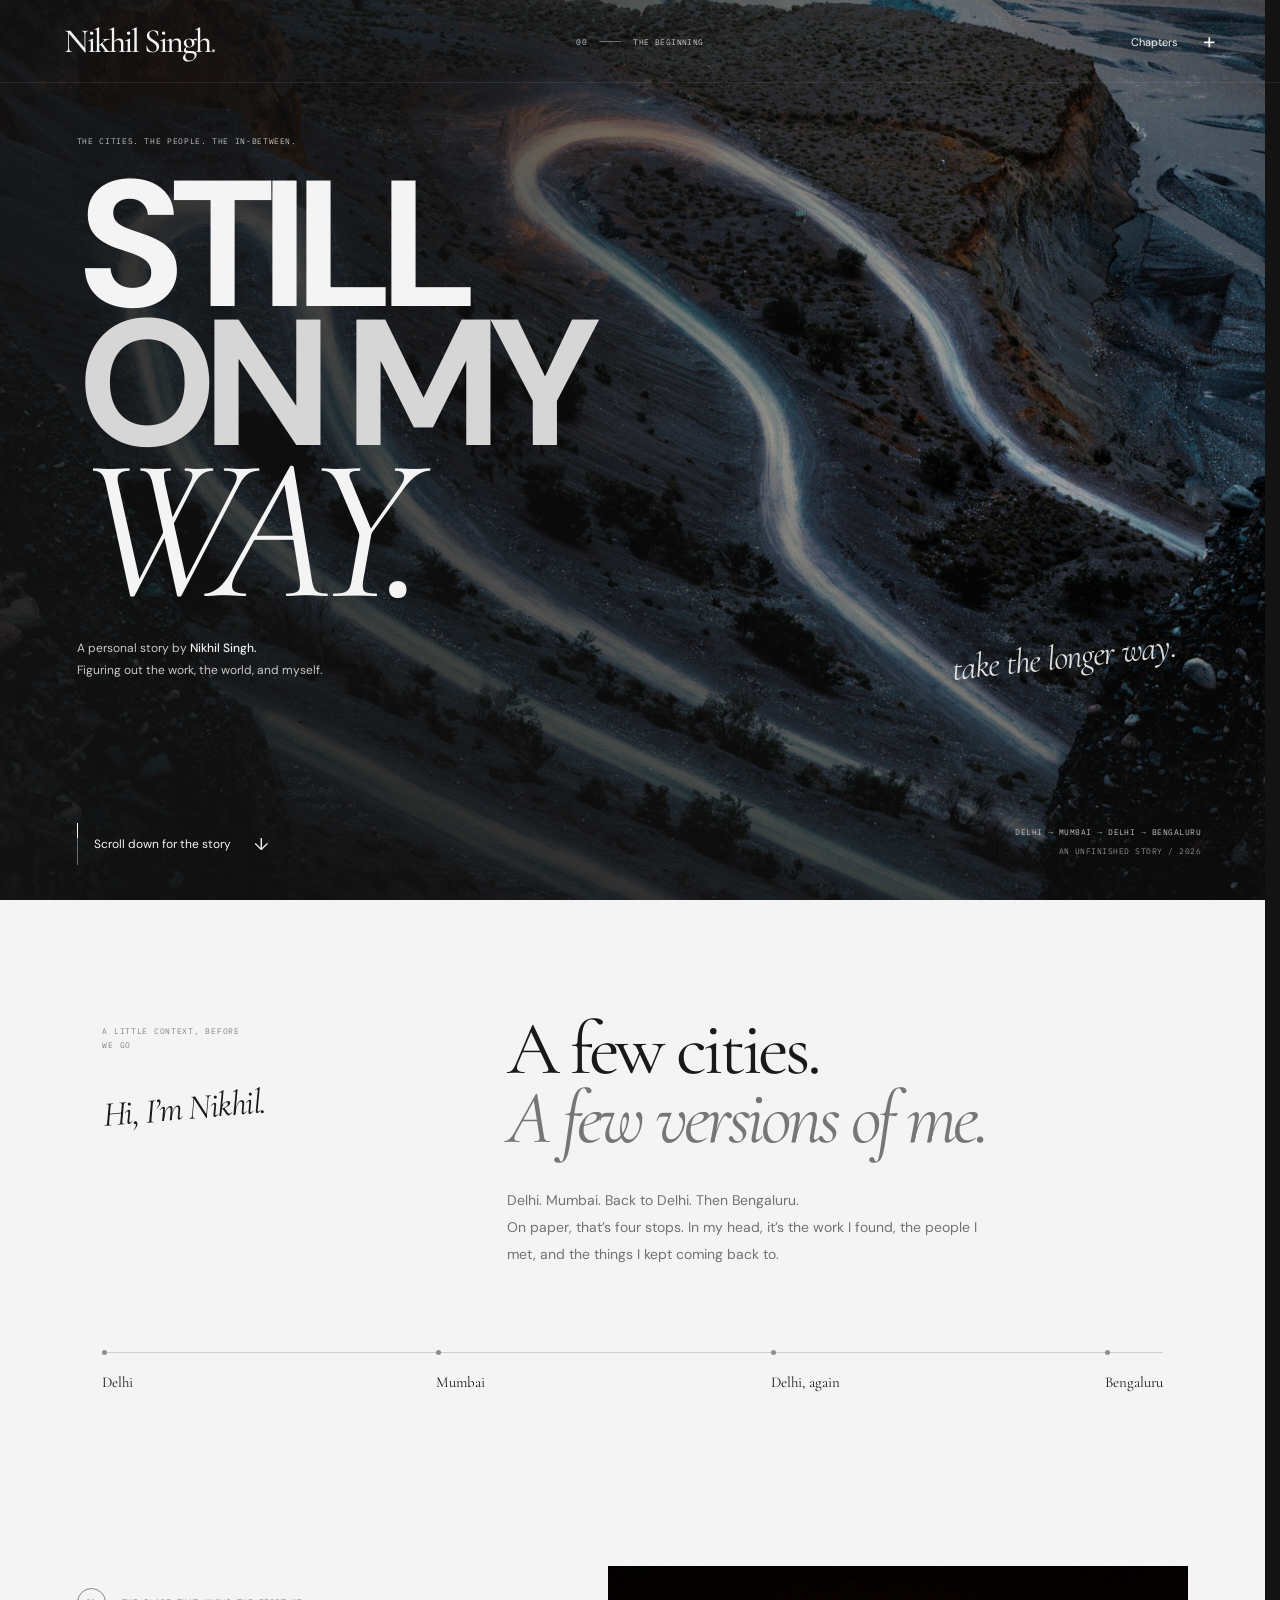
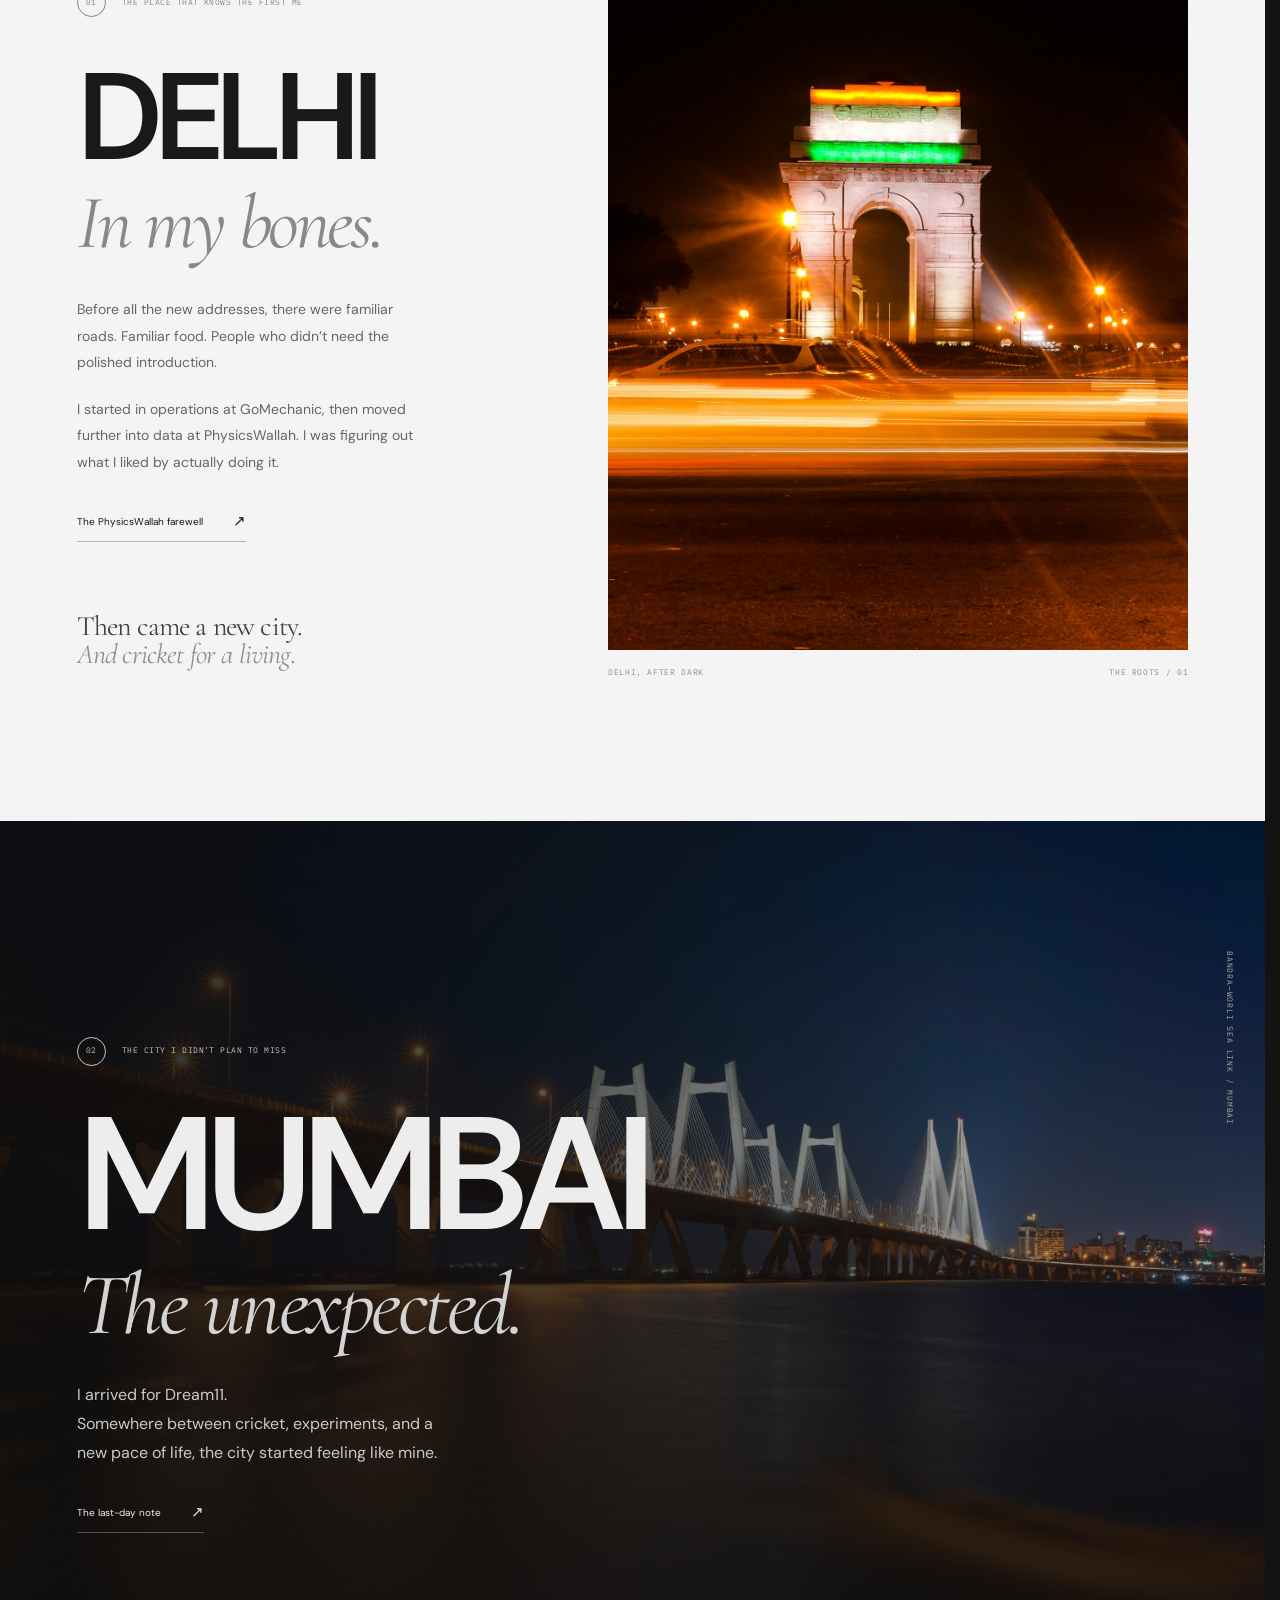
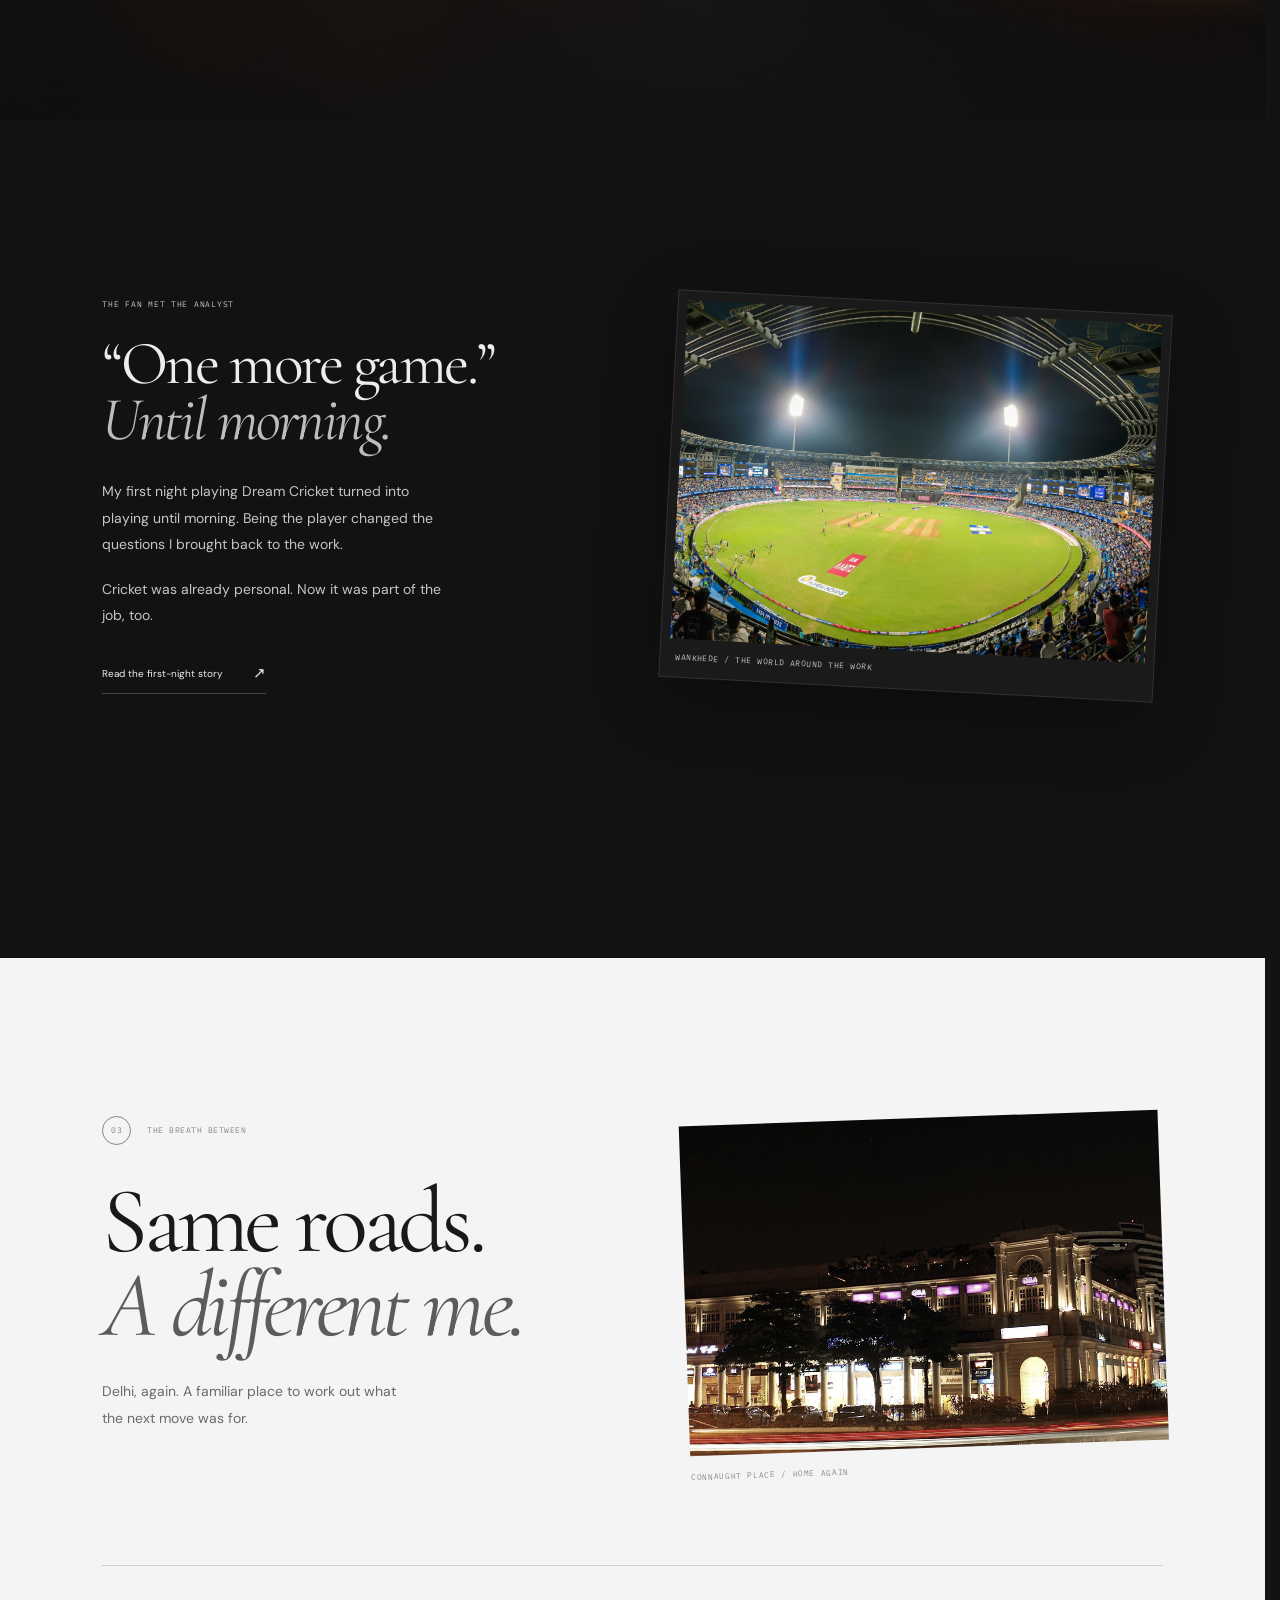
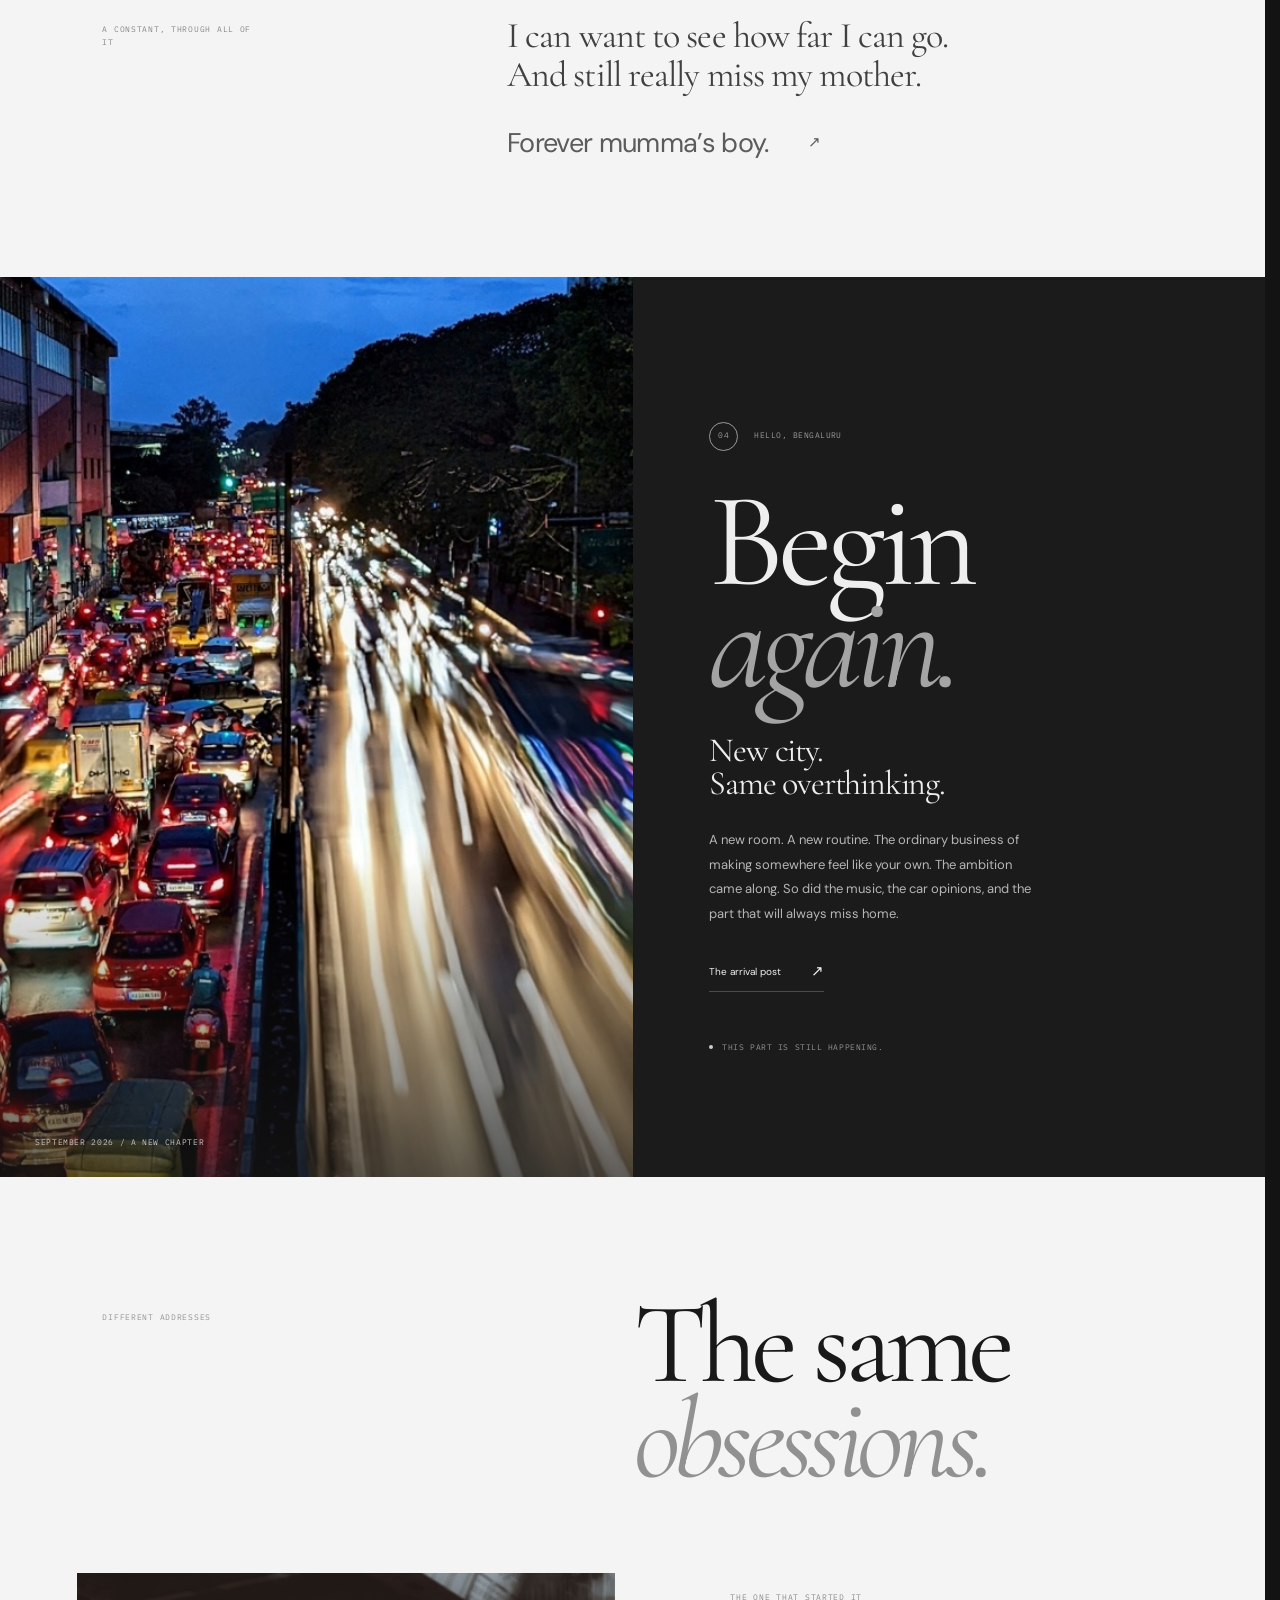
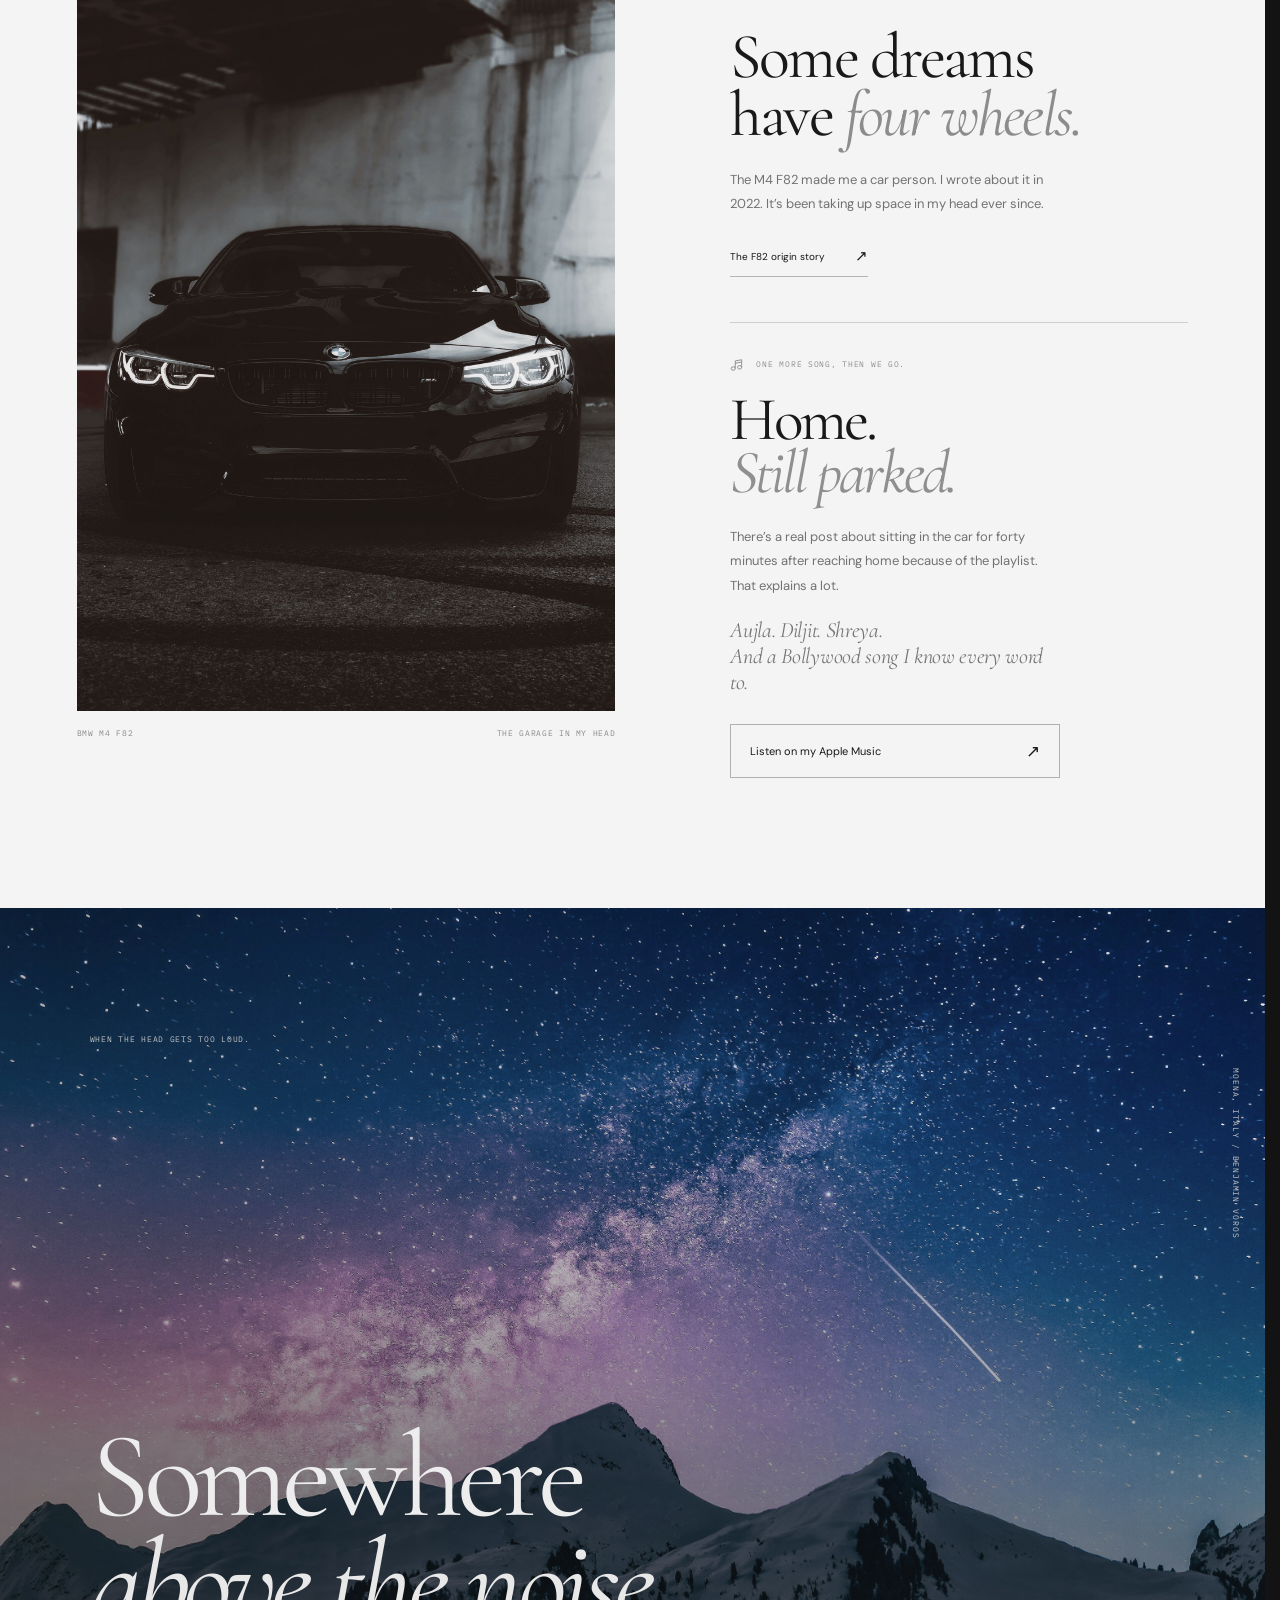
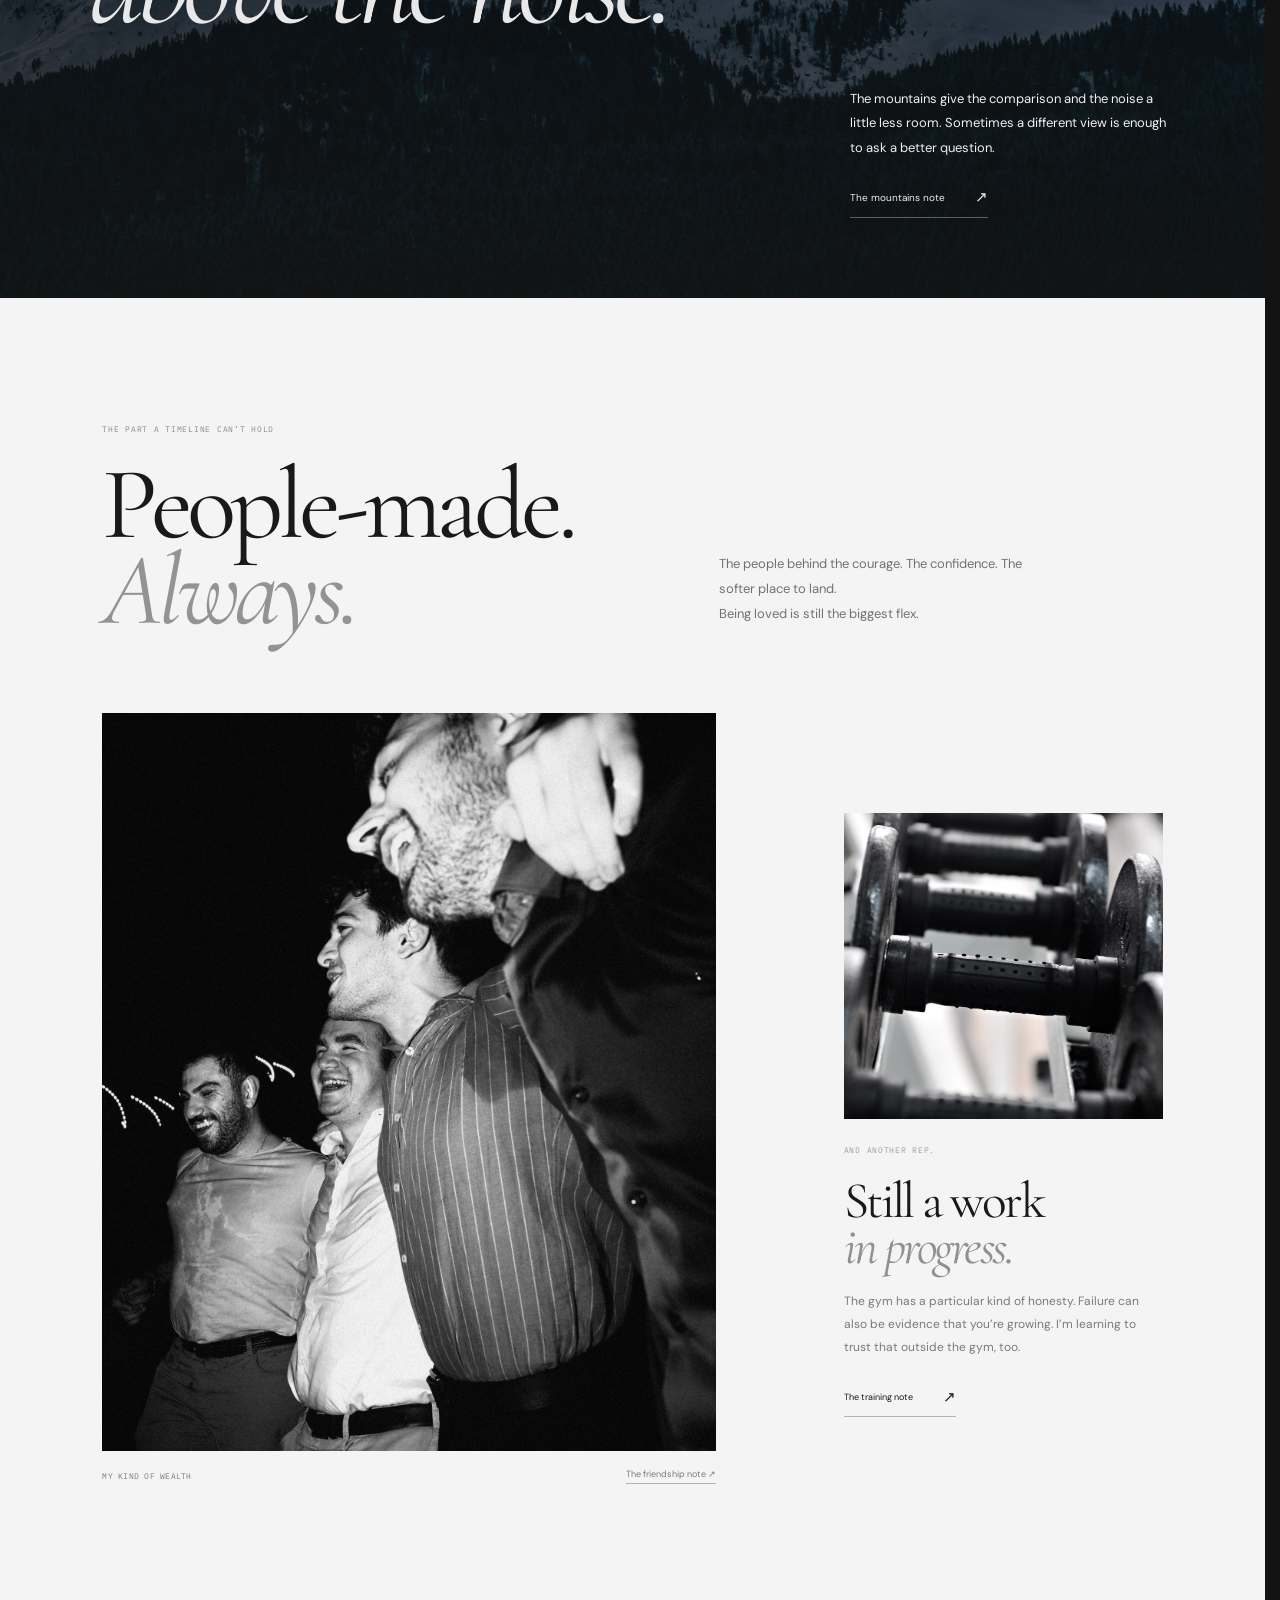
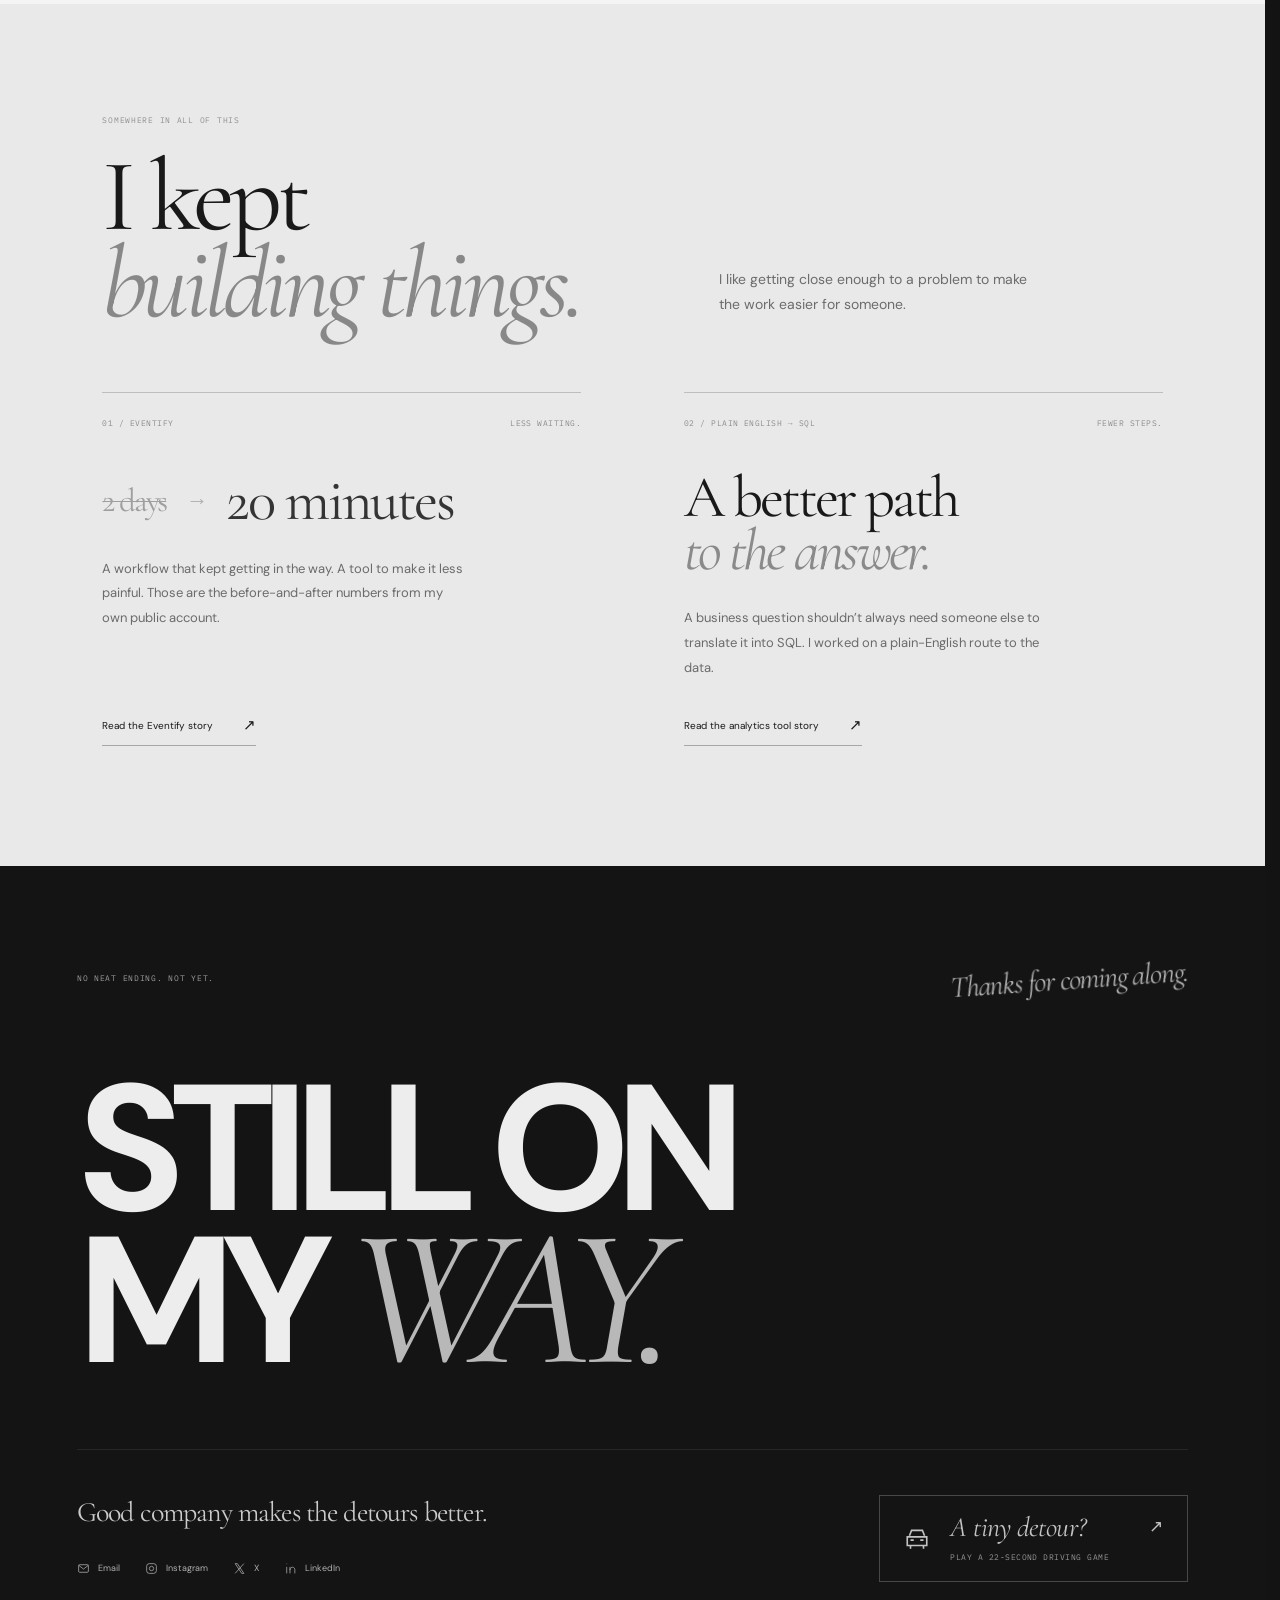
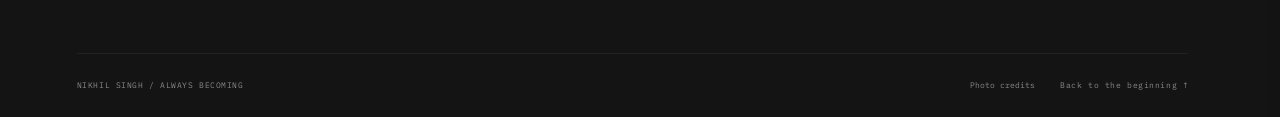
==== commit cdf17645: "Publish Still on my way with a continuous personal story" ====
--- a/index.html
+++ b/index.html
@@ -1,138 +1,72 @@
 <!doctype html>
 <html lang="en">
 <head>
-  <meta charset="utf-8">
-  <meta name="viewport" content="width=device-width, initial-scale=1">
-  <meta name="theme-color" content="#e4e6e4">
-  <link rel="canonical" href="https://itsnikhilversee.in/">
-  <meta property="og:type" content="website">
-  <meta property="og:url" content="https://itsnikhilversee.in/">
-  <meta property="og:title" content="Nikhil Singh — The long way home">
-  <meta property="og:description" content="A few cities. A lot of side quests. A personal journal by Nikhil Singh, still in motion.">
-  <meta property="og:image" content="https://itsnikhilversee.in/assets/social-card-long-way-home.jpg">
-  <meta property="og:image:width" content="1200">
-  <meta property="og:image:height" content="630">
-  <meta name="twitter:card" content="summary_large_image">
-  <meta name="description" content="The long way home. A personal journal by Nikhil Singh, still in motion.">
-  <title>Nikhil Singh — The long way home</title>
-  <script>if('scrollRestoration'in history)history.scrollRestoration='manual';if(performance.getEntriesByType('navigation')[0]?.type==='reload'){history.replaceState(null,'',location.pathname+location.search);window.scrollTo(0,0)}</script>
-  <link rel="icon" href="assets/favicon.svg" type="image/svg+xml">
-  <link rel="preconnect" href="https://fonts.googleapis.com">
-  <link rel="preconnect" href="https://fonts.gstatic.com" crossorigin>
-  <link href="https://fonts.googleapis.com/css2?family=Cormorant+Garamond:ital,wght@0,400;0,500;0,600;1,400;1,500&family=DM+Sans:wght@400;450;500;600&family=IBM+Plex+Mono:wght@400;500&display=swap" rel="stylesheet">
-  <link rel="preload" href="assets/mountain-dusk.jpg" as="image" fetchpriority="high">
-  <link rel="stylesheet" href="style.css">
-  <link rel="stylesheet" href="game.css">
-  <script src="assets/gsap.min.js" defer></script>
-  <script src="assets/ScrollTrigger.min.js" defer></script>
-  <script src="app.js" defer></script>
-  <script src="game.js" defer></script>
-  <script async src="https://www.googletagmanager.com/gtag/js?id=G-YRV7RXD71C"></script>
+<meta charset="utf-8"><meta name="viewport" content="width=device-width,initial-scale=1,viewport-fit=cover"><meta name="robots" content="index,follow"><meta name="theme-color" content="#131313">
+<title>Nikhil Singh — Still on my way</title><meta name="description" content="Delhi. Mumbai. Home again. Bengaluru. A personal story by Nikhil Singh.">
+<link rel="canonical" href="https://itsnikhilversee.in/">
+<meta name="author" content="Nikhil Singh">
+<meta property="og:type" content="website">
+<meta property="og:url" content="https://itsnikhilversee.in/">
+<meta property="og:title" content="Nikhil Singh — Still on my way">
+<meta property="og:description" content="Delhi. Mumbai. Home again. Bengaluru. The cities, people, work, and obsessions that made me.">
+<meta property="og:image" content="https://itsnikhilversee.in/assets/social-card-still-on-my-way.jpg">
+<meta property="og:image:width" content="1200"><meta property="og:image:height" content="630">
+<meta property="og:image:alt" content="Still on my way — Nikhil Singh’s personal story, over a winding mountain road at night">
+<meta name="twitter:card" content="summary_large_image">
+<meta name="twitter:title" content="Nikhil Singh — Still on my way">
+<meta name="twitter:description" content="The cities, the people, and the in-between. A personal story by Nikhil Singh.">
+<meta name="twitter:image" content="https://itsnikhilversee.in/assets/social-card-still-on-my-way.jpg">
+<link rel="preload" href="assets/mountain-dusk.jpg" as="image" fetchpriority="high">
+<link rel="icon" href="assets/favicon.svg" type="image/svg+xml">
+<link rel="stylesheet" href="fonts.css?v=20261027-story"><link rel="stylesheet" href="style.css?v=20261027-story"><link rel="stylesheet" href="game.css?v=20261027-story"><script defer src="bundle.js?v=20261027-story"></script>
+<script async src="https://www.googletagmanager.com/gtag/js?id=G-YRV7RXD71C"></script>
 <script>window.dataLayer=window.dataLayer||[];function gtag(){dataLayer.push(arguments)}gtag('js',new Date());if(['itsnikhilversee.in','www.itsnikhilversee.in'].includes(location.hostname))gtag('config','G-YRV7RXD71C');</script>
 </head>
 <body>
-  <a class="skip" href="#letter">Skip to the story</a>
-  <header class="masthead">
-    <a class="signature" href="#top" aria-label="Nikhil Singh, beginning">Nikhil<span>Singh.</span></a>
-    <a class="masthead-note" href="#letter">A LIFE, STILL IN MOTION</a>
-    <button class="index-toggle" type="button" aria-expanded="false" aria-controls="index">Index <span class="menu-mark" aria-hidden="true"><i></i><i></i></span></button>
-  </header>
-
-  <main id="top">
-    <section class="intro" aria-labelledby="intro-title">
-      <div class="intro-stage">
-        <div class="intro-meta mono"><span>PERSONAL JOURNAL — VOL. 01</span><span>DELHI IN MY BONES. ELSEWHERE IN MY HEAD.</span></div>
-        <div class="intro-title-wrap">
-          <p class="eyebrow">HEY, I'M NIKHIL.</p>
-          <h1 id="intro-title"><span>Taking the</span><span><em>long way</em></span><span>home<span class="title-dot">.</span></span></h1>
-          <p class="intro-description">A few cities. A lot of side quests.<br> And a life I’m still figuring out.</p>
-        </div>
-        <figure class="intro-photo">
-          <img src="assets/mountain-dusk.jpg" width="2600" height="3903" alt="Headlights tracing hairpin bends through a mountain valley at dusk" fetchpriority="high">
-          <div class="photo-shade"></div>
-          <figcaption><span class="mono">FIG. 01 / THE SCENIC ROUTE</span><span>Some turns make more sense later.</span></figcaption>
-        </figure>
-        <div class="photo-margin mono">THE PLAN WAS NEVER A STRAIGHT LINE.</div>
-        <div class="intro-bottom"><a class="begin-link" href="#letter"><span class="circle-arrow">↓</span><span>COME ALONG.<br> <small>THERE'S NO RUSH.</small></span></a><span class="handwritten">abhi toh shuru kiya hai.</span><span class="mono intro-edition">AN UNFINISHED STORY<br> BY NIKHIL SINGH</span></div>
-        <div class="into-scene" aria-hidden="true"><span class="mono">THE LONG WAY HOME</span><p>The detours<br> <em>became the story.</em></p><span class="mono">SCROLL TO KEEP GOING ↓</span></div>
-      </div>
-    </section>
-
-    <section class="letter section-pad" id="letter" aria-labelledby="letter-title">
-      <div class="section-caption"><span class="mono">A NOTE BEFORE WE GO</span><span class="tiny-star" aria-hidden="true">✳</span></div>
-      <div class="letter-body">
-        <h2 class="word-reveal" id="letter-title">There’s a version of me on LinkedIn.<br> There’s a version of me at 2 AM.<br> <em>I wanted a place for both.</em></h2>
-        <div class="letter-foot"><p>I work with product and data. I also overthink, lift, write things I almost don’t post, and take the longer road for a better song.</p><p>This is where those lives meet. The work, the cities, the people, the little things that somehow become the big things.</p></div>
-      </div>
-      <div class="route-picker"><span class="mono">WHAT BRINGS YOU HERE?</span><a href="#journey">The places <span>↗</span></a><a href="#off-duty">The person <span>↗</span></a><a href="#work">The work <span>↗</span></a><a href="#notes">The thoughts <span>↗</span></a></div>
-    </section>
-
-    <section class="journey" id="journey" aria-labelledby="journey-title">
-      <div class="journey-head"><div><span class="mono">01 / PLACES THAT STAYED</span><h2 id="journey-title">Different cities.<br> <em>Different versions of me.</em></h2></div><p>I kept moving.<br> Some things came with me.</p></div>
-      <div class="film-window">
-        <div class="city-track">
-          <button class="city-frame delhi" type="button" data-story="delhi" aria-label="Open the Delhi chapter">
-            <img src="assets/delhi-india-gate-night.jpg" alt="India Gate illuminated at night in Delhi" loading="lazy">
-            <span class="city-shade"></span><span class="city-top mono"><span>01 — THE ROOTS</span><span>28.6139° N</span></span>
-            <span class="city-text"><span class="city-name">Delhi.</span><span class="city-line">Before the ambition,<br> there was <em>home.</em></span></span><span class="city-bottom mono"><span>WINTER DRIVES. FAMILIAR VOICES.</span><span class="open-circle">↗</span></span>
-          </button>
-          <button class="city-frame mumbai" type="button" data-story="mumbai" aria-label="Open the Mumbai chapter">
-            <img src="assets/mumbai-sea-link-night.jpg" alt="Bandra-Worli Sea Link reflected in Mumbai's water at night" loading="lazy">
-            <span class="city-shade"></span><span class="city-top mono"><span>02 — THE UNEXPECTED</span><span>19.0760° N</span></span>
-            <span class="city-text"><span class="city-name">Mumbai.</span><span class="city-line">Came for the work.<br> Left with <em>a city.</em></span></span><span class="city-bottom mono"><span>DREAM11. IPL. FINDING MY FEET.</span><span class="open-circle">↗</span></span>
-          </button>
-          <button class="city-frame returning" type="button" data-story="return" aria-label="Open the return to Delhi chapter">
-            <img src="assets/delhi-connaught-place-night.jpg" alt="Connaught Place's colonnades glowing after dark in Delhi" loading="lazy">
-            <span class="city-shade"></span><span class="city-top mono"><span>03 — THE BREATH BETWEEN</span><span>28.6304° N</span></span>
-            <span class="city-text"><span class="city-name">Delhi,<br> <em>again.</em></span><span class="city-line">Same roads.<br> A different <em>headspace.</em></span></span><span class="city-bottom mono"><span>SOME RETURNS ARE A WAY FORWARD.</span><span class="open-circle">↗</span></span>
-          </button>
-          <button class="city-frame bengaluru" type="button" data-story="bengaluru" aria-label="Open the Bengaluru chapter">
-            <img src="assets/bengaluru-night-traffic.jpg" alt="A busy Bengaluru road full of headlights at night" loading="lazy">
-            <span class="city-shade"></span><span class="city-top mono"><span>04 — THE CHAPTER I'M IN</span><span>12.9716° N</span></span>
-            <span class="city-text"><span class="city-name">Bengaluru.</span><span class="city-line">New city.<br> Same <em>overthinking.</em></span></span><span class="city-bottom mono"><span>AN INTRODUCTION, IN TRAFFIC.</span><span class="open-circle">↗</span></span>
-          </button>
-        </div>
-      </div>
-      <div class="journey-footer"><span class="mono journey-hint">SCROLL THROUGH THE CHAPTERS →</span><div class="city-stops" aria-label="Go to a city"><button type="button" data-stop="0" class="active" aria-label="Delhi" aria-pressed="true">DEL</button><span></span><button type="button" data-stop="1" aria-label="Mumbai" aria-pressed="false">BOM</button><span></span><button type="button" data-stop="2" aria-label="Delhi again" aria-pressed="false">DEL</button><span></span><button type="button" data-stop="3" aria-label="Bengaluru" aria-pressed="false">BLR</button></div><span class="mono city-counter">01 / 04</span></div>
-    </section>
-
-    <section class="interlude" aria-labelledby="interlude-title"><div class="interlude-rule"></div><p class="mono">A SMALL REALISATION, SOMEWHERE ALONG THE WAY</p><h2 class="word-reveal" id="interlude-title">You can want<br> <em>a bigger life</em><br> and still miss home.</h2><span class="interlude-doodle" aria-hidden="true">↴</span><p class="interlude-note">I’m learning to let both be true.</p></section>
-
-    <section class="off-duty section-pad" id="off-duty" aria-labelledby="off-title">
-      <div class="off-heading"><span class="mono">02 / WHEN THE LAPTOP CLOSES</span><h2 id="off-title">The rest<br> <em>of me.</em></h2><p>These aren’t hobbies<br> at the bottom of a résumé.</p></div>
-      <div class="off-layout"><div class="off-visual" data-interest="cars"><img id="offImage" src="assets/bmw-f82-black.jpg" alt="Black BMW M4 F82 photographed beneath a concrete structure" loading="lazy"><span class="off-visual-shade"></span><div class="off-image-label"><span class="mono" id="offImageLabel">01 / THE GARAGE IN MY HEAD</span><span class="off-image-note" id="offImageNote">Some dreams come with four wheels.</span></div><span class="off-crosshair" aria-hidden="true">+</span></div>
-        <div class="off-list" aria-label="Explore the rest of me">
-          <div class="off-item active"><button type="button" class="off-button" aria-expanded="true" data-interest="cars"><span class="mono">01</span><span>The long drives</span><b aria-hidden="true">−</b></button><div class="off-detail"><p>The BMW M4 F82 made me a car person. The Cruze made the obsession personal. Some cars stay in your head long before they’re in your garage.</p><button class="text-link" type="button" data-story="cars">THE ONE THAT STARTED IT ↗</button></div></div>
-          <div class="off-item"><button type="button" class="off-button" aria-expanded="false" data-interest="music"><span class="mono">02</span><span>One more song</span><b aria-hidden="true">+</b></button><div class="off-detail" hidden><p>I’ll reach home and spend forty more minutes in the car because the playlist is still doing its thing. You get it.</p><button class="text-link" type="button" data-story="music">COME FOR THE MUSIC ↗</button></div></div>
-          <div class="off-item"><button type="button" class="off-button" aria-expanded="false" data-interest="mountains"><span class="mono">03</span><span>A little altitude</span><b aria-hidden="true">+</b></button><div class="off-detail" hidden><p>Jibhi. Nainital. A quieter version of my head. The problems wait; I usually return a little lighter.</p><button class="text-link" type="button" data-story="mountains">TAKE THE SCENIC ROUTE ↗</button></div></div>
-          <div class="off-item"><button type="button" class="off-button" aria-expanded="false" data-interest="cricket"><span class="mono">04</span><span>Never just a game</span><b aria-hidden="true">+</b></button><div class="off-detail" hidden><p>Cricket was part of my life before it became part of my work. The opinions, unfortunately, have always been free.</p><button class="text-link" type="button" data-story="cricket">A FAN, BEFORE AN ANALYST ↗</button></div></div>
-          <div class="off-item"><button type="button" class="off-button" aria-expanded="false" data-interest="people"><span class="mono">05</span><span>My kind of wealth</span><b aria-hidden="true">+</b></button><div class="off-detail" hidden><p>Being loved. Being understood. Having people who knew you before any of this. Still the biggest flex.</p><button class="text-link" type="button" data-story="people">THE PEOPLE PART ↗</button></div></div>
-          <div class="off-item"><button type="button" class="off-button" aria-expanded="false" data-interest="training"><span class="mono">06</span><span>Another rep</span><b aria-hidden="true">+</b></button><div class="off-detail" hidden><p>The place where failing a rep can mean you’re getting stronger. I’m trying to remember that outside the gym, too.</p><button class="text-link" type="button" data-story="training">A WORK IN PROGRESS ↗</button></div></div>
-        </div>
-      </div>
-    </section>
-
-    <section class="soundtrack" aria-labelledby="soundtrack-title"><div class="record-wrap" aria-hidden="true"><div class="record"><div class="record-label"><span>NIKHIL'S<br> SIDE QUESTS</span><i></i><small>SIDE A / AFTER HOURS</small></div></div><span class="record-sleeve">33⅓ RPM<br> NO SKIPS. NO RUSH.</span></div><div class="soundtrack-copy"><span class="mono">THE DRIVE IS OVER. THE SONG ISN'T.</span><h2 id="soundtrack-title">Already home.<br> <em>Still in the car.</em></h2><p>Somewhere between Aujla, Shreya, and that one Bollywood song I thought I’d forgotten.</p><a class="music-link" href="https://music.apple.com/profile/itsnikhilversee" target="_blank" rel="noopener noreferrer"><span class="equalizer" aria-hidden="true"><i></i><i></i><i></i><i></i></span>MY CORNER OF APPLE MUSIC <span>↗</span></a><span class="handwritten">okay, last song. pakka.</span></div></section>
-
-    <section class="work section-pad" id="work" aria-labelledby="work-title"><div class="work-heading"><span class="mono">03 / THE PART YOU CAN FIND ON LINKEDIN</span><h2 id="work-title">Curiosity, with<br> <em>something to show for it.</em></h2><p>I started in operations. Found my way into data.<br> Kept getting pulled toward the thing we could build.</p></div><div class="work-rows">
-      <button class="work-row" type="button" data-story="dream"><span class="mono">01 / DREAM CRICKET</span><h3>Played all night.<br> <em>Came back with questions.</em></h3><p>When the fan in me<br> became part of the work.</p><span class="work-arrow">↗</span></button>
-      <button class="work-row" type="button" data-story="eventify"><span class="mono">02 / EVENTIFY</span><h3>Friction gets<br> <em>under my skin.</em></h3><p>A recurring problem.<br> A reason to build.</p><span class="work-arrow">↗</span></button>
-      <button class="work-row" type="button" data-story="sql"><span class="mono">03 / TEXT TO SQL</span><h3>Ask the question.<br> <em>Get to the answer.</em></h3><p>Making data less dependent<br> on the person who knows SQL.</p><span class="work-arrow">↗</span></button>
-    </div><div class="work-path mono"><span>GOMECHANIC</span><i>→</i><span>PHYSICSWALLAH</span><i>→</i><span>DREAM11</span><i>→</i><span>STILL BUILDING</span></div></section>
-
-    <section class="notes section-pad" id="notes" aria-labelledby="notes-title"><div class="notes-heading"><span class="mono">04 / SENT BEFORE I COULD OVERTHINK IT</span><h2 id="notes-title">A few open<br> <em>tabs in my head.</em></h2><p>Small thoughts.<br> Occasionally, a whole paragraph.</p></div><div class="note-desk">
-      <button class="paper-note note-one" type="button" data-story="becoming"><span class="mono">NO. 001 / TO MY FUTURE SELF</span><h3>The before<br> is worth<br> <em>keeping.</em></h3><p>I kept waiting for a version of me that was ready to be seen.</p><span class="paper-bottom mono">ON BEGINNING ANYWAY <b>↗</b></span></button>
-      <button class="paper-note note-two" type="button" data-story="home"><span class="mono">NO. 002 / A CONSTANT</span><h3>Forever<br> <em>mumma’s<br> boy.</em></h3><p>You can move cities. Some parts of home move with you.</p><span class="paper-bottom mono">ON WHO I AM, STILL <b>↗</b></span></button>
-      <button class="paper-note note-three" type="button" data-story="mountains"><span class="mono">NO. 003 / LESS NOISE</span><h3>A different<br> kind of<br> <em>perspective.</em></h3><p>The mountains have a way of making the wrong things feel smaller.</p><span class="paper-bottom mono">ON GETTING OUT OF MY HEAD <b>↗</b></span></button>
-    </div><a class="all-notes text-link" href="https://x.com/itsnikhilversee" target="_blank" rel="noopener noreferrer">THE LESS EDITED VERSION, ON X ↗</a></section>
-
-    <aside class="pocket-drive" aria-labelledby="pocket-drive-title"><svg viewBox="0 0 45 58" aria-hidden="true"><rect x="5" y="6" width="22" height="39" rx="2"/><path d="M2 47h28M10 12h12v10H10zM27 17l10 8v17q0 7-5 7t-5-7V31M34 20l6 4v7"/><path d="m13 31 5 4-5 4"/></svg><div><span class="mono">A VERY IMPORTANT SIDE QUEST</span><h2 id="pocket-drive-title">Fuel for <em>a little detour?</em></h2><p>A tiny car. A few fuel cans. The good kind of nostalgia.</p></div><button class="play-drive" type="button" data-play-drive>TAKE A SPIN <span aria-hidden="true">↗</span></button></aside>
-
-    <section class="home-ending" id="hello" aria-labelledby="hello-title"><div class="ending-meta mono"><span>NO FINAL DESTINATION, REALLY.</span><span>JUST A GOOD PLACE TO PAUSE.</span></div><h2 id="hello-title">Still finding<br> <em>my way.</em><span>Glad you’re here.</span></h2><div class="ending-bottom"><p>A work idea. A mountain plan.<br> A song I need to hear.<br> <em>Start anywhere.</em></p><a class="hello-link" href="mailto:nikhilsingh77769@gmail.com">Say hello <span>↗</span></a></div><footer><span class="signature">Nikhil<span>Singh.</span></span><nav aria-label="Social links"><a href="mailto:nikhilsingh77769@gmail.com" aria-label="Email Nikhil" title="Email"><svg viewBox="0 0 24 24" aria-hidden="true"><rect x="3" y="5" width="18" height="14" rx="1"/><path d="m3 6 9 7 9-7"/></svg></a><a href="https://www.instagram.com/itsnikhilversee/" target="_blank" rel="noopener noreferrer" aria-label="Instagram" title="Instagram"><svg viewBox="0 0 24 24" aria-hidden="true"><rect x="3" y="3" width="18" height="18" rx="5"/><circle cx="12" cy="12" r="4"/><circle cx="17.5" cy="6.5" r=".8"/></svg></a><a href="https://x.com/itsnikhilversee" target="_blank" rel="noopener noreferrer" aria-label="X" title="X"><svg viewBox="0 0 24 24" aria-hidden="true"><path d="M4 3h4l12 18h-4L4 3Zm16 0L4 21"/></svg></a><a href="https://www.linkedin.com/in/itsnikhilversee/" target="_blank" rel="noopener noreferrer" aria-label="LinkedIn" title="LinkedIn"><svg viewBox="0 0 24 24" aria-hidden="true"><path d="M5 9v12M5 3v2M10 21V9m0 5c0-7 9-7 9 0v7"/></svg></a></nav><div class="footer-col mono"><span>PERSONAL JOURNAL / 2026</span><button type="button" class="credits-button" data-story="credits">THE PEOPLE BEHIND THE PICTURES ↗</button></div><a class="back-top mono" href="#top">ONCE MORE? ↑</a></footer></section>
-  </main>
-
-  <nav class="index-panel" id="index" aria-label="Site index" hidden><div class="index-intro"><span class="mono">A SMALL INDEX OF A BIG, UNFINISHED LIFE</span><p>Pick a turn.<br> <em>I’ll meet you there.</em></p></div><div class="index-links"><a href="#letter"><span class="mono">00</span>A note before we go <b>↗</b></a><a href="#journey"><span class="mono">01</span>The places <b>↗</b></a><a href="#off-duty"><span class="mono">02</span>The person <b>↗</b></a><a href="#work"><span class="mono">03</span>The work <b>↗</b></a><a href="#notes"><span class="mono">04</span>The thoughts <b>↗</b></a><a href="#hello"><span class="mono">05</span>Say hello <b>↗</b></a></div><span class="index-foot mono">BEST EXPLORED WITH A LITTLE TIME TO WASTE.</span></nav>
-  <dialog class="story-dialog" aria-labelledby="story-title"><button class="dialog-close" type="button" aria-label="Close story">Close <span>×</span></button><div class="dialog-visual"><img id="story-image" src="assets/mumbai-sea-link-night.jpg" alt=""><span id="story-figure" class="mono"></span></div><div class="dialog-copy"><span id="story-kicker" class="mono"></span><h2 id="story-title"></h2><div id="story-body"></div><a id="story-source" class="text-link" target="_blank" rel="noopener noreferrer">OPEN THE ORIGINAL ↗</a><span class="dialog-foot mono">A PAGE FROM NIKHIL'S PERSONAL JOURNAL</span></div></dialog>
-  <dialog class="drive-dialog" id="pocketDrive" aria-labelledby="drive-title" aria-describedby="drive-instructions"><div class="drive-wrap"><div class="drive-top"><span class="mono">NIKHIL’S SIDE QUESTS / 01</span><button class="drive-close" type="button" aria-label="Close little driving game">Close <span aria-hidden="true">×</span></button></div><h2 class="drive-title" id="drive-title">A little<br> <em>detour.</em></h2><p class="drive-intro" id="drive-instructions">Pick up the petrol. Dodge the cones. Use the arrows, tap, or swipe to steer. Just 22 seconds on the scenic route.</p><div class="drive-dashboard"><div class="drive-meter"><svg viewBox="0 0 20 24" aria-hidden="true"><path d="M2 21h13M4 20V3h8v17M5 5h6v5H5M12 7l5 4v8q0 3-3 0v-5"/></svg><div class="fuel-bar" id="driveFuelLabel" role="progressbar" aria-label="Fuel remaining" aria-valuemin="0" aria-valuemax="100" aria-valuenow="75"><span id="driveFuel"></span></div></div><div class="drive-distance"><b id="driveDistance">0.00</b><span>KM</span></div></div><div class="drive-arena"><canvas id="driveCanvas" aria-label="A small nostalgic road with a car, fuel cans, and traffic cones"></canvas><button class="drive-start" id="driveStart" type="button">Let’s drive</button></div><p class="drive-message" id="driveMessage" role="status" aria-live="polite">No rush. Just a little detour.</p><div class="drive-controls"><button type="button" data-steer="left" aria-label="Steer left">←</button><span class="mono">← → KEYS / TAP / SWIPE<br> FUEL UP. KEEP ROLLING.</span><button type="button" data-steer="right" aria-label="Steer right">→</button></div><div class="drive-foot"><b>LONGEST DETOUR: <span id="driveBest">0.00 KM</span></b><span>YOUR BEST STAYS ON THIS DEVICE.</span></div></div></dialog>
+<svg class="symbols" xmlns="http://www.w3.org/2000/svg" aria-hidden="true"><defs>
+<symbol id="arrow" viewBox="0 0 24 24"><path d="M5 19 19 5M5 5h14v14"/></symbol>
+<symbol id="car" viewBox="0 0 24 24"><path d="m5 9 2-5h10l2 5M3 10h18v8H3zM6 18v3m12-3v3M6 13h3m6 0h3"/></symbol>
+<symbol id="music" viewBox="0 0 24 24"><path d="M9 18V5l11-2v13M9 9l11-2"/><ellipse cx="5.5" cy="18" rx="3.5" ry="3"/><ellipse cx="16.5" cy="16" rx="3.5" ry="3"/></symbol>
+<symbol id="mail" viewBox="0 0 24 24"><rect x="3" y="5" width="18" height="14" rx="2"/><path d="m3 6 9 7 9-7"/></symbol>
+<symbol id="instagram" viewBox="0 0 24 24"><rect x="3" y="3" width="18" height="18" rx="5"/><circle cx="12" cy="12" r="4"/><path d="M17.5 6.5h.01"/></symbol>
+<symbol id="linkedin" viewBox="0 0 24 24"><path d="M5 9v12M5 3v1M11 21V9m0 6c0-7 9-7 9-1v7"/></symbol>
+<symbol id="x" viewBox="0 0 24 24"><path d="M4 3h4l12 18h-4L4 3Zm0 18L20 3"/></symbol>
+<symbol id="map" viewBox="0 0 24 24"><path d="m3 5 6-2 6 2 6-2v16l-6 2-6-2-6 2V5Zm6-2v16m6-14v16"/></symbol>
+<symbol id="book" viewBox="0 0 24 24"><path d="M12 5C8 2 4 3 2 4v15c3-1 7-1 10 2m0-16c4-3 8-2 10-1v15c-3-1-7-1-10 2V5Z"/></symbol>
+</defs></svg>
+<a class="skip" href="#prologue">Skip the opening</a>
+<header class="masthead"><a class="wordmark" href="#start" aria-label="Nikhil Singh, back to the beginning">Nikhil Singh<span>.</span></a><div class="reading-location" aria-live="off"><span id="chapterNumber">00</span><i></i><span id="chapterName">THE BEGINNING</span></div><button class="index-toggle" aria-haspopup="dialog" aria-controls="chapterIndex">Chapters <span>+</span></button><div class="reading-progress" aria-hidden="true"><span id="readingProgress"></span></div></header>
+<main id="story">
+<section class="hero" id="start" data-chapter="00" data-name="THE BEGINNING" aria-labelledby="heroTitle">
+<div class="hero-photo"><img src="assets/mountain-dusk.jpg" alt="Light trails follow a winding mountain road through a valley at dusk" fetchpriority="high"><div class="hero-shade"></div></div>
+<div class="hero-content"><p class="eyebrow">THE CITIES. THE PEOPLE. THE IN-BETWEEN.</p><h1 id="heroTitle"><span>STILL</span><span>ON MY</span><span><em>WAY.</em></span></h1><div class="hero-intro"><p>A personal story by <b>Nikhil Singh.</b><br>Figuring out the work, the world, and myself.</p><span class="hero-handwriting">take the longer way.</span></div></div>
+<a class="scroll-invitation" href="#prologue"><span class="scroll-line"></span><span>Scroll down for the story</span><span>↓</span></a><div class="hero-edition"><span>DELHI → MUMBAI → DELHI → BENGALURU</span><span>AN UNFINISHED STORY / 2026</span></div>
+</section>
+<section class="prologue light" id="prologue" aria-labelledby="prologueTitle">
+<div class="prologue-meta"><span class="eyebrow">A LITTLE CONTEXT, BEFORE WE GO</span><span class="handwriting">Hi, I’m Nikhil.</span></div><div class="prologue-copy"><h2 id="prologueTitle" class="reveal">A few cities.<br><em>A few versions of me.</em></h2><p class="reveal">Delhi. Mumbai. Back to Delhi. Then Bengaluru.<br>On paper, that’s four stops. In my head, it’s the work I found, the people I met, and the things I kept coming back to.</p></div><div class="route-line" aria-label="My journey: Delhi, Mumbai, Delhi again, Bengaluru"><span>Delhi</span><span>Mumbai</span><span>Delhi, again</span><span>Bengaluru</span></div>
+</section>
+<section class="delhi city-spread light" id="delhi" data-chapter="01" data-name="DELHI / THE ROOTS" aria-labelledby="delhiTitle">
+<div class="city-copy"><p class="chapter-label"><span>01</span> THE PLACE THAT KNOWS THE FIRST ME</p><h2 id="delhiTitle" class="display reveal">DELHI<span class="serif-line">In my bones.</span></h2><div class="city-body reveal"><p>Before all the new addresses, there were familiar roads. Familiar food. People who didn’t need the polished introduction.</p><p>I started in operations at GoMechanic, then moved further into data at PhysicsWallah. I was figuring out what I liked by actually doing it.</p><a class="text-link" href="https://www.linkedin.com/feed/update/urn:li:activity:7297874172808937472/" target="_blank" rel="noopener noreferrer">The PhysicsWallah farewell <span>↗</span></a></div><p class="chapter-turn reveal">Then came a new city.<br><em>And cricket for a living.</em></p></div>
+<figure class="city-photo reveal"><div class="photo-window"><img src="assets/delhi-india-gate-night.jpg" alt="India Gate illuminated at night in Delhi" loading="lazy"></div><figcaption><span>DELHI, AFTER DARK</span><span>THE ROOTS / 01</span></figcaption></figure>
+</section>
+<section class="mumbai night-story" id="mumbai" data-chapter="02" data-name="MUMBAI / THE UNEXPECTED" aria-labelledby="mumbaiTitle">
+<div class="night-sticky"><img src="assets/mumbai-sea-link-night.jpg" alt="The illuminated Bandra–Worli Sea Link across Mumbai’s dark water" loading="lazy"><div class="night-shade"></div><span class="night-photo-caption">BANDRA–WORLI SEA LINK / MUMBAI</span></div>
+<div class="mumbai-beats"><div class="mumbai-arrival"><p class="chapter-label"><span>02</span> THE CITY I DIDN’T PLAN TO MISS</p><h2 id="mumbaiTitle" class="display reveal">MUMBAI<span class="serif-line">The unexpected.</span></h2><p class="mumbai-intro reveal">I arrived for Dream11.<br>Somewhere between cricket, experiments, and a new pace of life, the city started feeling like mine.</p><a class="text-link reveal" href="https://www.linkedin.com/feed/update/urn:li:activity:7471056192446976000/" target="_blank" rel="noopener noreferrer">The last-day note <span>↗</span></a></div>
+<div class="cricket-beat"><div class="cricket-copy reveal"><p class="eyebrow">THE FAN MET THE ANALYST</p><h3>“One more game.”<br><em>Until morning.</em></h3><p>My first night playing Dream Cricket turned into playing until morning. Being the player changed the questions I brought back to the work.</p><p>Cricket was already personal. Now it was part of the job, too.</p><a class="text-link" href="https://www.linkedin.com/feed/update/urn:li:activity:7477601772543328256/" target="_blank" rel="noopener noreferrer">Read the first-night story <span>↗</span></a></div><figure class="cricket-photo reveal"><img src="assets/cricket-night.jpg" alt="Cricket fans fill Wankhede Stadium under the floodlights" loading="lazy"><figcaption>WANKHEDE / THE WORLD AROUND THE WORK</figcaption></figure></div>
+</div>
+</section>
+<section class="home-return light" id="home" data-chapter="03" data-name="DELHI, AGAIN / HOME" aria-labelledby="homeTitle">
+<div class="return-heading"><p class="chapter-label"><span>03</span> THE BREATH BETWEEN</p><h2 id="homeTitle" class="reveal">Same roads.<br><em>A different me.</em></h2><p class="reveal">Delhi, again. A familiar place to work out what the next move was for.</p></div><figure class="return-photo reveal"><img src="assets/delhi-connaught-place-night.jpg" alt="Connaught Place’s familiar white colonnades at night in Delhi" loading="lazy"><figcaption>CONNAUGHT PLACE / HOME AGAIN</figcaption></figure><div class="home-letter reveal"><span class="eyebrow">A CONSTANT, THROUGH ALL OF IT</span><p>I can want to see how far I can go.<br>And still really miss my mother.</p><a href="https://x.com/itsnikhilversee/status/2108875377791951186" target="_blank" rel="noopener noreferrer" class="handwriting text-link">Forever mumma’s boy. <span>↗</span></a></div>
+</section>
+<section class="bengaluru" id="bengaluru" data-chapter="04" data-name="BENGALURU / BEGIN AGAIN" aria-labelledby="bengaluruTitle"><figure class="blr-photo reveal"><img src="assets/bengaluru-night-traffic.jpg" alt="Traffic and light trails on a tree-lined Bengaluru road at night" loading="lazy"><figcaption>SEPTEMBER 2026 / A NEW CHAPTER</figcaption></figure><div class="blr-copy"><p class="chapter-label"><span>04</span> HELLO, BENGALURU</p><h2 id="bengaluruTitle" class="reveal">Begin<br><em>again.</em></h2><p class="blr-standfirst reveal">New city.<br>Same overthinking.</p><p class="reveal">A new room. A new routine. The ordinary business of making somewhere feel like your own. The ambition came along. So did the music, the car opinions, and the part that will always miss home.</p><a class="text-link reveal" href="https://x.com/itsnikhilversee/status/2102736767963263405" target="_blank" rel="noopener noreferrer">The arrival post <span>↗</span></a><span class="current-note"><i></i> THIS PART IS STILL HAPPENING.</span></div></section>
+<section class="carried light" id="afterhours" data-chapter="05" data-name="THE THINGS THAT CAME ALONG" aria-labelledby="carriedTitle"><div class="carried-heading"><p class="eyebrow">DIFFERENT ADDRESSES</p><h2 id="carriedTitle" class="reveal">The same<br><em>obsessions.</em></h2></div><div class="garage-layout"><figure class="garage-photo reveal"><img src="assets/bmw-f82-black.jpg" alt="A black BMW M4 F82 beneath a concrete structure, its white halo headlights illuminated" loading="lazy"><figcaption><span>BMW M4 F82</span><span>THE GARAGE IN MY HEAD</span></figcaption></figure><div class="garage-copy"><div class="car-note reveal"><p class="eyebrow">THE ONE THAT STARTED IT</p><h3>Some dreams<br>have <em>four wheels.</em></h3><p>The M4 F82 made me a car person. I wrote about it in 2022. It’s been taking up space in my head ever since.</p><a class="text-link" href="https://x.com/itsnikhilversee/status/1604792148263436289" target="_blank" rel="noopener noreferrer">The F82 origin story <span>↗</span></a></div><div class="music-note reveal"><div class="music-meta"><svg><use href="#music"/></svg><span class="eyebrow">ONE MORE SONG, THEN WE GO.</span></div><h3>Home.<br><em>Still parked.</em></h3><p>There’s a real post about sitting in the car for forty minutes after reaching home because of the playlist. That explains a lot.</p><p class="artist-line">Aujla. Diljit. Shreya.<br>And a Bollywood song I know every word to.</p><a class="music-link" href="https://music.apple.com/profile/itsnikhilversee" target="_blank" rel="noopener noreferrer">Listen on my Apple Music <span>↗</span></a></div></div></div></section>
+<section class="mountains" id="mountains" data-chapter="06" data-name="A LITTLE ALTITUDE" aria-labelledby="mountainsTitle"><div class="mountain-photo"><img src="assets/mountain-stars-hd.jpg" alt="Snow-covered mountains and pine forests beneath the Milky Way in Moena, Italy" loading="lazy"><div></div></div><div class="mountain-copy"><p class="eyebrow">WHEN THE HEAD GETS TOO LOUD.</p><h2 id="mountainsTitle" class="reveal">Somewhere<br><em>above the noise.</em></h2><div class="mountain-note reveal"><p>The mountains give the comparison and the noise a little less room. Sometimes a different view is enough to ask a better question.</p><a class="text-link" href="https://x.com/itsnikhilversee/status/2080717938701836336" target="_blank" rel="noopener noreferrer">The mountains note <span>↗</span></a></div></div><span class="mountain-caption">MOENA, ITALY / BENJAMIN VOROS</span></section>
+<section class="people light" id="people" data-chapter="07" data-name="PEOPLE-MADE" aria-labelledby="peopleTitle"><div class="people-heading"><p class="eyebrow">THE PART A TIMELINE CAN’T HOLD</p><h2 id="peopleTitle" class="reveal">People-made.<br><em>Always.</em></h2><p class="reveal">The people behind the courage. The confidence. The softer place to land.<br>Being loved is still the biggest flex.</p></div><div class="people-photos"><figure class="friends-photo reveal"><img src="assets/people-night.jpg" alt="An illustrative black-and-white photograph of friends embracing and laughing at night" loading="lazy"><figcaption><span>MY KIND OF WEALTH</span><a href="https://www.linkedin.com/feed/update/urn:li:activity:7489526646002089985/" target="_blank" rel="noopener noreferrer">The friendship note ↗</a></figcaption></figure><div class="training-note reveal"><figure><img src="assets/iron-night.jpg" alt="A close view of iron dumbbells on a gym rack" loading="lazy"></figure><span class="eyebrow">AND ANOTHER REP.</span><h3>Still a work<br><em>in progress.</em></h3><p>The gym has a particular kind of honesty. Failure can also be evidence that you’re growing. I’m learning to trust that outside the gym, too.</p><a class="text-link" href="https://www.linkedin.com/feed/update/urn:li:activity:7461664315939561472/" target="_blank" rel="noopener noreferrer">The training note <span>↗</span></a></div></div></section>
+<section class="building light" id="building" data-chapter="08" data-name="THE BUILDING INSTINCT" aria-labelledby="buildingTitle"><div class="building-heading"><p class="eyebrow">SOMEWHERE IN ALL OF THIS</p><h2 id="buildingTitle" class="reveal">I kept<br><em>building things.</em></h2><p class="reveal">I like getting close enough to a problem to make the work easier for someone.</p></div><div class="build-notes"><article class="build-note reveal"><div class="build-label"><span>01 / EVENTIFY</span><span>LESS WAITING.</span></div><div class="eventify-figure"><span>2 days</span><span aria-hidden="true">→</span><strong>20 minutes</strong></div><p>A workflow that kept getting in the way. A tool to make it less painful. Those are the before-and-after numbers from my own public account.</p><a class="text-link" href="https://www.linkedin.com/feed/update/urn:li:activity:7467790924903960576/" target="_blank" rel="noopener noreferrer">Read the Eventify story <span>↗</span></a></article><article class="build-note reveal"><div class="build-label"><span>02 / PLAIN ENGLISH → SQL</span><span>FEWER STEPS.</span></div><h3>A better path<br><em>to the answer.</em></h3><p>A business question shouldn’t always need someone else to translate it into SQL. I worked on a plain-English route to the data.</p><a class="text-link" href="https://www.linkedin.com/feed/update/urn:li:activity:7462728862700007424/" target="_blank" rel="noopener noreferrer">Read the analytics tool story <span>↗</span></a></article></div></section>
+<section class="ending" id="hello" data-chapter="09" data-name="STILL ON MY WAY" aria-labelledby="endingTitle"><div class="ending-top"><span class="eyebrow">NO NEAT ENDING. NOT YET.</span><span class="handwriting">Thanks for coming along.</span></div><h2 id="endingTitle" class="reveal">STILL ON<br>MY <em>WAY.</em></h2><div class="ending-bottom"><div class="hello-copy"><p>Good company makes the detours better.</p><div class="social-links"><a href="mailto:nikhilsingh77769@gmail.com" aria-label="Email Nikhil"><svg><use href="#mail"/></svg><span>Email</span></a><a href="https://www.instagram.com/itsnikhilversee/" aria-label="Nikhil on Instagram" target="_blank" rel="noopener noreferrer"><svg><use href="#instagram"/></svg><span>Instagram</span></a><a href="https://x.com/itsnikhilversee" aria-label="Nikhil on X" target="_blank" rel="noopener noreferrer"><svg><use href="#x"/></svg><span>X</span></a><a href="https://www.linkedin.com/in/itsnikhilversee/" aria-label="Nikhil on LinkedIn" target="_blank" rel="noopener noreferrer"><svg><use href="#linkedin"/></svg><span>LinkedIn</span></a></div></div><button class="play-detour" data-play-drive><svg><use href="#car"/></svg><span>A tiny detour?<small>PLAY A 22-SECOND DRIVING GAME</small></span><b>↗</b></button></div><footer><span>NIKHIL SINGH / ALWAYS BECOMING</span><button data-story="credits">Photo credits</button><a href="#start">Back to the beginning ↑</a></footer></section>
+</main>
+<dialog class="chapter-index" id="chapterIndex" aria-labelledby="indexTitle"><div class="index-top"><span class="eyebrow">ONE STORY. TAKE YOUR TIME.</span><button class="close-button" data-close="chapterIndex" aria-label="Close chapters">×</button></div><h2 id="indexTitle">The chapters.</h2><nav aria-label="Jump to a chapter"><a href="#delhi"><span>01</span><b>Delhi</b><em>The roots</em></a><a href="#mumbai"><span>02</span><b>Mumbai</b><em>The unexpected</em></a><a href="#home"><span>03</span><b>Home again</b><em>The constant</em></a><a href="#bengaluru"><span>04</span><b>Bengaluru</b><em>Begin again</em></a><a href="#afterhours"><span>05</span><b>What came along</b><em>The obsessions</em></a><a href="#mountains"><span>06</span><b>A little altitude</b><em>Less noise</em></a><a href="#people"><span>07</span><b>People-made</b><em>Always</em></a><a href="#building"><span>08</span><b>The building instinct</b><em>Still curious</em></a><a href="#hello"><span>09</span><b>Say hello</b><em>Good company</em></a></nav><p class="index-foot">Everything unfolds as you scroll. These are shortcuts.</p></dialog>
+<dialog class="reader-dialog" id="reader" aria-labelledby="readerTitle"><button class="reader-close close-button" data-close="reader" aria-label="Close story">×</button><figure><img id="readerImage" src="assets/mountain-dusk.jpg" alt=""><figcaption id="readerCaption"></figcaption></figure><article><p id="readerKicker" class="eyebrow"></p><h2 id="readerTitle"></h2><div id="readerBody"></div><a id="readerSource" class="text-link" target="_blank" rel="noopener noreferrer">The original story <svg><use href="#arrow"/></svg></a></article></dialog>
+<dialog class="drive-dialog" id="pocketDrive" aria-labelledby="drive-title" aria-describedby="drive-instructions"><div class="drive-wrap"><div class="drive-top"><span class="mono">NIKHIL’S SIDE QUESTS / 01</span><button class="drive-close" type="button" aria-label="Close little driving game">Close <span aria-hidden="true">×</span></button></div><h2 class="drive-title" id="drive-title">A little<br> <em>detour.</em></h2><p class="drive-intro" id="drive-instructions">Pick up the petrol. Dodge the cones. Use the arrows, tap, or swipe to steer. Just 22 seconds on the scenic route.</p><div class="drive-dashboard"><div class="drive-meter"><svg viewBox="0 0 20 24" aria-hidden="true"><path d="M2 21h13M4 20V3h8v17M5 5h6v5H5M12 7l5 4v8q0 3-3 0v-5"/></svg><div class="fuel-bar" id="driveFuelLabel" role="progressbar" aria-label="Fuel remaining" aria-valuemin="0" aria-valuemax="100" aria-valuenow="75"><span id="driveFuel"></span></div></div><div class="drive-distance"><b id="driveDistance">0.00</b><span>KM</span></div></div><div class="drive-arena"><canvas id="driveCanvas" aria-label="A small nostalgic road with a car, fuel cans, and traffic cones"></canvas><button class="drive-start" id="driveStart" type="button">Let’s drive</button></div><p class="drive-message" id="driveMessage" role="status" aria-live="polite">No rush. Just a little detour.</p><div class="drive-controls"><button type="button" data-steer="left" aria-label="Steer left">←</button><span class="mono">← → KEYS / TAP / SWIPE<br> FUEL UP. KEEP ROLLING.</span><button type="button" data-steer="right" aria-label="Steer right">→</button></div><div class="drive-foot"><b>LONGEST DETOUR: <span id="driveBest">0.00 KM</span></b><span>YOUR BEST STAYS ON THIS DEVICE.</span></div></div></dialog>
 </body>
 </html>
--- a/fonts.css
+++ b/fonts.css
@@ -0,0 +1,64 @@
+@font-face {
+  font-family: 'Cormorant Garamond';
+  font-style: italic;
+  font-weight: 400;
+  font-display: swap;
+  src: url(assets/fonts/cormorant-garamond-italic-400.woff2) format('woff2');
+  unicode-range: U+0000-00FF, U+0131, U+0152-0153, U+02BB-02BC, U+02C6, U+02DA, U+02DC, U+0304, U+0308, U+0329, U+2000-206F, U+20AC, U+2122, U+2191, U+2193, U+2212, U+2215, U+FEFF, U+FFFD;
+}
+@font-face {
+  font-family: 'Cormorant Garamond';
+  font-style: normal;
+  font-weight: 400;
+  font-display: swap;
+  src: url(assets/fonts/cormorant-garamond-normal-400.woff2) format('woff2');
+  unicode-range: U+0000-00FF, U+0131, U+0152-0153, U+02BB-02BC, U+02C6, U+02DA, U+02DC, U+0304, U+0308, U+0329, U+2000-206F, U+20AC, U+2122, U+2191, U+2193, U+2212, U+2215, U+FEFF, U+FFFD;
+}
+@font-face {
+  font-family: 'Cormorant Garamond';
+  font-style: normal;
+  font-weight: 500;
+  font-display: swap;
+  src: url(assets/fonts/cormorant-garamond-normal-500.woff2) format('woff2');
+  unicode-range: U+0000-00FF, U+0131, U+0152-0153, U+02BB-02BC, U+02C6, U+02DA, U+02DC, U+0304, U+0308, U+0329, U+2000-206F, U+20AC, U+2122, U+2191, U+2193, U+2212, U+2215, U+FEFF, U+FFFD;
+}
+@font-face {
+  font-family: 'DM Sans';
+  font-style: normal;
+  font-weight: 400;
+  font-display: swap;
+  src: url(assets/fonts/dm-sans-normal-400.woff2) format('woff2');
+  unicode-range: U+0000-00FF, U+0131, U+0152-0153, U+02BB-02BC, U+02C6, U+02DA, U+02DC, U+0304, U+0308, U+0329, U+2000-206F, U+20AC, U+2122, U+2191, U+2193, U+2212, U+2215, U+FEFF, U+FFFD;
+}
+@font-face {
+  font-family: 'DM Sans';
+  font-style: normal;
+  font-weight: 500;
+  font-display: swap;
+  src: url(assets/fonts/dm-sans-normal-500.woff2) format('woff2');
+  unicode-range: U+0000-00FF, U+0131, U+0152-0153, U+02BB-02BC, U+02C6, U+02DA, U+02DC, U+0304, U+0308, U+0329, U+2000-206F, U+20AC, U+2122, U+2191, U+2193, U+2212, U+2215, U+FEFF, U+FFFD;
+}
+@font-face {
+  font-family: 'DM Sans';
+  font-style: normal;
+  font-weight: 600;
+  font-display: swap;
+  src: url(assets/fonts/dm-sans-normal-600.woff2) format('woff2');
+  unicode-range: U+0000-00FF, U+0131, U+0152-0153, U+02BB-02BC, U+02C6, U+02DA, U+02DC, U+0304, U+0308, U+0329, U+2000-206F, U+20AC, U+2122, U+2191, U+2193, U+2212, U+2215, U+FEFF, U+FFFD;
+}
+@font-face {
+  font-family: 'DM Sans';
+  font-style: normal;
+  font-weight: 700;
+  font-display: swap;
+  src: url(assets/fonts/dm-sans-normal-700.woff2) format('woff2');
+  unicode-range: U+0000-00FF, U+0131, U+0152-0153, U+02BB-02BC, U+02C6, U+02DA, U+02DC, U+0304, U+0308, U+0329, U+2000-206F, U+20AC, U+2122, U+2191, U+2193, U+2212, U+2215, U+FEFF, U+FFFD;
+}
+@font-face {
+  font-family: 'IBM Plex Mono';
+  font-style: normal;
+  font-weight: 400;
+  font-display: swap;
+  src: url(assets/fonts/ibm-plex-mono-normal-400.woff2) format('woff2');
+  unicode-range: U+0000-00FF, U+0131, U+0152-0153, U+02BB-02BC, U+02C6, U+02DA, U+02DC, U+0304, U+0308, U+0329, U+2000-206F, U+20AC, U+2122, U+2191, U+2193, U+2212, U+2215, U+FEFF, U+FFFD;
+}
--- a/style.css
+++ b/style.css
@@ -1,52 +1,14 @@
-:root{--paper:#e4e6e4;--paper-light:#f0f1ee;--ink:#1e2a31;--muted:#65767f;--line:#b8c3c7;--wine:#344c5b;--night:#111b22;--gold:#a6becb;--serif:'Cormorant Garamond',Georgia,serif;--sans:'DM Sans',Arial,sans-serif;--mono:'IBM Plex Mono',monospace}
-*{box-sizing:border-box}html{scroll-behavior:smooth;scroll-padding-top:85px}body{margin:0;background:var(--paper);color:var(--ink);font-family:var(--sans);font-size:15px;-webkit-font-smoothing:antialiased}body.locked{overflow:hidden}button,a{-webkit-tap-highlight-color:transparent}button{font:inherit;color:inherit;cursor:pointer}a{color:inherit;text-decoration:none}button{border:0;background:none}img{display:block;width:100%;height:100%;object-fit:cover}h1,h2,h3,p,figure{margin:0}h1,h2,h3{font-family:var(--serif);font-weight:400;letter-spacing:-.045em}em{font-weight:400}::selection{background:#4d575e;color:var(--paper)}:focus-visible{outline:2px solid #708a9a;outline-offset:6px}.mono,.text-link,.eyebrow{font:400 10px/1.65 var(--mono);letter-spacing:.07em}.section-pad{padding:130px 6.2vw}.skip{position:fixed;top:-70px;left:20px;background:var(--paper);padding:15px;z-index:300}.skip:focus{top:20px}.text-link{display:inline-block;border-bottom:1px solid currentColor;padding:7px 0;font-size:10px}.text-link:hover{color:#5e7584}.masthead{position:absolute;inset:0 0 auto;z-index:110;height:104px;margin:0 4vw;display:flex;align-items:center;justify-content:space-between;border-bottom:1px solid var(--line)}.signature{font:500 29px/.8 var(--serif);letter-spacing:-.065em;display:inline-flex;flex-direction:column}.signature>span{padding-left:24px;font-style:italic}.masthead-note{font:10px var(--mono);letter-spacing:.08em}.index-toggle{padding:16px 0 16px 20px;display:flex;gap:22px;align-items:center;font:11px var(--mono);position:relative;z-index:2}.menu-mark{width:25px;display:grid;gap:5px}.menu-mark i{height:1px;background:currentColor;transition:transform .3s}.index-toggle[aria-expanded=true] .menu-mark i:first-child{transform:translateY(3px) rotate(45deg)}.index-toggle[aria-expanded=true] .menu-mark i:last-child{transform:translateY(-3px) rotate(-45deg)}
-.intro{height:185svh}.intro-stage{height:100svh;min-height:700px;position:sticky;top:0;overflow:hidden;background:var(--paper)}.intro-meta{position:absolute;left:4vw;right:4vw;top:132px;display:flex;justify-content:space-between;color:var(--muted);font-size:9px;z-index:4}.intro-title-wrap{position:absolute;left:8vw;top:24%;z-index:4}.eyebrow{font-size:10px;margin-bottom:24px;color:#61686c}.intro h1{font-size:clamp(100px,9.3vw,165px);line-height:.81;letter-spacing:-.065em}.intro h1>span{display:block}.intro h1>span:nth-child(2){margin-left:4.5vw}.title-dot{color:#647987}.intro-description{max-width:350px;margin-top:30px;padding-left:8px;font-size:14px;line-height:1.7;color:#60666a}.intro-photo{position:absolute;left:52%;top:21%;width:40%;height:64%;overflow:hidden;background:#2d393f}.intro-photo img{object-position:50% 63%;filter:saturate(.63);transform:scale(1.06)}.photo-shade{position:absolute;inset:0;background:linear-gradient(0deg,rgba(4,12,17,.6),transparent 45%)}.intro-photo figcaption{position:absolute;left:24px;right:24px;bottom:23px;color:var(--paper);display:flex;flex-direction:column;gap:7px}.intro-photo figcaption>.mono{font-size:8px;color:#b2b7ba}.intro-photo figcaption>span:last-child{font:italic 23px var(--serif);letter-spacing:-.015em}.photo-margin{position:absolute;left:93.5%;top:21%;writing-mode:vertical-rl;font-size:8px;color:#697074}.intro-bottom{position:absolute;left:4vw;right:4vw;bottom:24px;display:flex;align-items:flex-end;justify-content:space-between;z-index:4}.begin-link{display:flex;gap:18px;align-items:center;font:10px/1.7 var(--mono)}.begin-link small{font-size:8px;color:var(--muted)}.circle-arrow{width:42px;height:42px;border:1px solid #949ca1;border-radius:50%;display:grid;place-items:center;font-size:18px;transition:background .3s,transform .3s}.begin-link:hover .circle-arrow{background:var(--ink);color:var(--paper);transform:translateY(3px)}.handwritten{font:italic 27px var(--serif);letter-spacing:-.02em;transform:rotate(-5deg);color:#5e6a72}.intro-edition{text-align:right;font-size:8px;color:var(--muted)}.into-scene{position:absolute;z-index:5;color:var(--paper-light);text-align:center;left:0;top:30%;width:100%;opacity:0;pointer-events:none}.into-scene>span:first-child{letter-spacing:.25em}.into-scene p{font:400 clamp(60px,8.5vw,150px)/.9 var(--serif);letter-spacing:-.045em;margin:25px 0 50px}.into-scene>span:last-child{font-size:9px;letter-spacing:.15em}
-.letter{padding-top:130px;padding-bottom:70px;display:grid;grid-template-columns:24% 1fr;gap:3vw}.section-caption{padding-top:12px;display:flex;flex-direction:column;gap:95px}.tiny-star{font-size:46px;color:#68747c}.letter h2{font-size:clamp(37px,4.1vw,70px);line-height:1.05}.letter h2 em{color:#66727a}.letter-foot{display:grid;grid-template-columns:1fr 1fr;gap:4vw;margin-top:52px;max-width:760px}.letter-foot p{font-size:15px;line-height:1.85;color:#5f666a}.route-picker{grid-column:1/-1;display:flex;align-items:center;margin-top:95px;border-top:1px solid var(--line);border-bottom:1px solid var(--line)}.route-picker>span{width:26%;color:var(--muted);font-size:9px}.route-picker a{flex:1;padding:28px 20px;border-left:1px solid var(--line);display:flex;align-items:center;justify-content:space-between;font:26px var(--serif);letter-spacing:-.03em;transition:background .3s}.route-picker a:hover{background:#cfd6da}.route-picker a>span{font:16px var(--sans)}
-.journey{padding:70px 0 0;background:var(--night);color:var(--paper);overflow:hidden;min-height:100svh}.journey-head{padding:0 6.2vw;display:flex;justify-content:space-between;align-items:flex-end;margin-bottom:42px}.journey-head .mono{font-size:9px;color:#a8adb1}.journey-head h2{font-size:clamp(42px,4.5vw,77px);line-height:.93;margin-top:18px}.journey-head h2 em{color:#a3acb1}.journey-head>p{font-size:13px;line-height:1.7;color:#aaafb3}.film-window{width:100%;overflow:hidden;padding-left:6.2vw}.city-track{display:flex;gap:20px;width:max-content;padding-right:6.2vw}.city-frame{position:relative;flex:0 0 68vw;width:68vw;height:56svh;min-height:380px;max-height:720px;overflow:hidden;text-align:left;color:var(--paper);padding:0;isolation:isolate}.city-frame>img{position:absolute;inset:0;z-index:-3;transition:transform 1.2s cubic-bezier(.2,.65,.3,1);filter:saturate(.55)}.city-frame:hover>img{transform:scale(1.045)}.city-shade{position:absolute;inset:0;z-index:-1;background:linear-gradient(180deg,#050c1133,transparent 30%,#071012b0),linear-gradient(90deg,#07101277,transparent 70%)}.city-top{position:absolute;top:26px;left:30px;right:30px;display:flex;justify-content:space-between;font-size:8px}.city-text{position:absolute;left:5%;bottom:23%;display:flex;align-items:flex-end;gap:40px}.city-name{font:400 clamp(80px,8.3vw,140px)/.8 var(--serif);letter-spacing:-.065em}.city-name em{font-size:.74em}.city-line{font:400 clamp(23px,2.3vw,39px)/1 var(--serif);letter-spacing:-.03em;padding-bottom:4px}.city-bottom{position:absolute;left:30px;right:30px;bottom:21px;display:flex;justify-content:space-between;align-items:center;border-top:1px solid #ffffff55;padding-top:12px;font-size:8px;letter-spacing:.1em}.open-circle{width:36px;height:36px;border:1px solid #ffffff77;border-radius:50%;display:grid;place-items:center;font-size:18px}.journey-footer{padding:22px 6.2vw 25px;display:flex;align-items:center;justify-content:space-between}.journey-hint,.city-counter{font-size:8px;color:#a2a7ab}.city-stops{display:flex;align-items:center;gap:12px}.city-stops>span{width:38px;height:1px;background:#474c4f}.city-stops>button{font:9px var(--mono);color:#7b8287;min-height:36px;padding:0 6px;transition:color .3s}.city-stops>button.active{color:#cdd6db}.city-stops>button:before{content:'';display:block;width:4px;height:4px;margin:0 auto 5px;border-radius:50%;background:currentColor}
-.interlude{padding:150px 20px 130px;text-align:center;position:relative;overflow:hidden}.interlude-rule{width:1px;height:65px;background:#9ea9b0;margin:auto auto 38px}.interlude>.mono{font-size:9px;color:var(--muted);margin-bottom:35px}.interlude h2{font-size:clamp(66px,8vw,138px);line-height:.85}.interlude h2 em{color:#647681}.interlude-doodle{display:block;font:80px/1 var(--serif);transform:rotate(35deg);color:#647681;margin-top:32px}.interlude-note{font:italic 25px var(--serif);color:#5e676d;margin-top:15px}
-.off-duty{background:#cdd5d7;padding-top:110px}.off-heading{display:grid;grid-template-columns:27% 1fr auto;align-items:start;margin-bottom:65px}.off-heading>.mono{padding-top:12px;font-size:9px}.off-heading h2{font-size:clamp(70px,7.5vw,130px);line-height:.78}.off-heading h2 em{color:#656d72}.off-heading>p{font:italic 23px/1.2 var(--serif);color:#636a6e;padding-top:20px}.off-layout{display:grid;grid-template-columns:1fr .92fr;gap:6vw;align-items:start}.off-visual{height:680px;position:sticky;top:65px;overflow:hidden;background:#282c2e}.off-visual>img{filter:saturate(.55);object-position:center}.off-visual-shade{position:absolute;inset:0;background:linear-gradient(0deg,#0a1412b3,transparent 55%)}.off-image-label{position:absolute;bottom:35px;left:30px;right:30px;display:flex;flex-direction:column;gap:15px;color:#d9dfe3}.off-image-label>.mono{font-size:8px}.off-image-note{font:italic 34px/.95 var(--serif);max-width:340px;letter-spacing:-.025em}.off-crosshair{position:absolute;top:20px;left:24px;color:#aab0b4;font:22px var(--mono)}.off-list{border-top:1px solid #adb3b7}.off-item{border-bottom:1px solid #adb3b7}.off-button{width:100%;display:flex;align-items:center;text-align:left;gap:24px;padding:24px 0}.off-button>.mono{color:#737a7f;font-size:9px;min-width:16px}.off-button>span:nth-child(2){font:38px/1 var(--serif);letter-spacing:-.035em}.off-button>b{margin-left:auto;font-weight:400;font-size:19px;color:#697177}.off-detail{padding:0 40px 32px}.off-detail p{font-size:14px;line-height:1.85;color:#62686c;max-width:420px}.off-detail .text-link{margin-top:18px;font-size:8px}.off-item.active .off-button>span:nth-child(2){font-style:italic}.soundtrack{background:#bac8d0;padding:100px 9vw;display:grid;grid-template-columns:1fr 1fr;align-items:center;gap:11vw;overflow:hidden}.record-wrap{position:relative;width:min(420px,33vw);aspect-ratio:1}.record{width:100%;height:100%;border-radius:50%;background:repeating-radial-gradient(circle at center,#171b18 0 1px,#313436 2px,#191c18 3px,#191c18 4px);box-shadow:15px 26px 30px #171b1833;display:grid;place-items:center;animation:record-spin 30s linear infinite;position:relative}.record:after{content:'';position:absolute;inset:0;border-radius:50%;background:conic-gradient(from 35deg,transparent 5%,#ffffff0f 17%,transparent 31%,transparent 54%,#ffffff12 64%,transparent 80%)}.record-label{width:33%;height:33%;border-radius:50%;background:#3e5c70;color:#d2dadf;text-align:center;display:flex;flex-direction:column;align-items:center;justify-content:center;font:9px/1.4 var(--mono);position:relative}.record-label i{width:10px;height:10px;border-radius:50%;background:#bac8d0;margin:13px 0}.record-label small{font-size:5px;letter-spacing:.06em}.record-sleeve{font:8px/1.6 var(--mono);color:#666d72;position:absolute;bottom:-35px;right:0;text-align:right}.soundtrack-copy>.mono{font-size:8px;color:#646b6f}.soundtrack h2{font-size:clamp(50px,5.7vw,95px);line-height:.85;margin:25px 0;white-space:nowrap}.soundtrack p{max-width:300px;font-size:14px;color:#60676c;line-height:1.8}.music-link{margin-top:30px;display:flex;align-items:center;gap:15px;font:9px var(--mono);border-bottom:1px solid #8b959b;padding:0 0 14px}.music-link>span:last-child{margin-left:auto;font-size:21px}.equalizer{display:flex;align-items:center;gap:3px;height:15px}.equalizer i{display:block;width:2px;height:10px;background:#475964;animation:eq 1s ease-in-out infinite alternate}.equalizer i:nth-child(2){animation-delay:-.4s;height:15px}.equalizer i:nth-child(3){animation-delay:-.7s;height:6px}.equalizer i:nth-child(4){animation-delay:-.2s;height:12px}.soundtrack-copy>.handwritten{display:block;margin-top:38px;font-size:24px;text-align:right}
-.work{padding-top:130px;padding-bottom:80px}.work-heading>.mono{color:var(--muted);font-size:9px}.work-heading h2{font-size:clamp(58px,6.4vw,105px);line-height:.85;margin:30px 0}.work-heading h2 em{color:#697278}.work-heading>p{max-width:450px;margin-left:auto;color:#63696d;font-size:14px;line-height:1.9}.work-rows{margin-top:70px;border-top:1px solid var(--line)}.work-row{width:100%;display:grid;grid-template-columns:24% 1fr 18% 44px;gap:24px;text-align:left;align-items:center;padding:43px 0;border-bottom:1px solid var(--line);transition:padding .4s,background .4s}.work-row>.mono{font-size:8px;color:var(--muted)}.work-row h3{font-size:clamp(32px,3.7vw,60px);line-height:.95}.work-row h3 em{color:#677075}.work-row p{font-size:12px;line-height:1.8;color:#686f73}.work-arrow{border:1px solid #b6bdc2;width:42px;height:42px;border-radius:50%;display:grid;place-items:center;font-size:23px;transition:transform .4s}.work-row:hover{padding-left:20px;padding-right:20px;background:#d3dade}.work-row:hover .work-arrow{transform:rotate(45deg)}.work-path{display:flex;gap:30px;justify-content:flex-end;margin-top:35px;font-size:8px;color:#767f84}.work-path i{font-style:normal}
-.notes{background:#b6c5cd;padding-top:100px;padding-bottom:90px;overflow:hidden}.notes-heading{display:grid;grid-template-columns:26% 1fr auto;align-items:start}.notes-heading>.mono{font-size:8px;max-width:170px;padding-top:10px}.notes-heading h2{font-size:clamp(65px,6.5vw,110px);line-height:.8}.notes-heading h2 em{color:#676e72}.notes-heading>p{font-size:12px;line-height:1.8;color:#5d6468}.note-desk{display:grid;grid-template-columns:repeat(3,1fr);gap:3vw;margin-top:100px;padding:0 2vw}.paper-note{position:relative;text-align:left;padding:30px 30px 65px;background:#e5e8e5;min-height:430px;box-shadow:6px 10px 22px #4c4f3922;transition:transform .4s,box-shadow .4s;transform:rotate(-5deg)}.paper-note:before{content:'';position:absolute;top:-12px;left:35%;height:25px;width:30%;background:#b1a78755;transform:rotate(-6deg)}.paper-note>.mono{font-size:7px;color:#717d84}.paper-note h3{font-size:clamp(42px,4.8vw,80px);line-height:.84;margin:37px 0 22px}.paper-note p{font-size:12px;line-height:1.8;color:#687176;max-width:210px}.paper-bottom{position:absolute;left:30px;right:30px;bottom:25px;border-top:1px solid #b7c2c9;padding-top:13px;display:flex;justify-content:space-between;font-size:7px;color:#616d74}.paper-bottom b{font-size:14px;font-weight:400}.note-two{transform:rotate(3deg) translateY(24px);background:#ccd7db}.note-two h3{color:#48545b}.note-three{transform:rotate(-2deg) translateY(-8px);background:#dae1e3}.paper-note:hover{transform:translateY(-12px) rotate(0);box-shadow:10px 24px 35px #4c4f3930}.all-notes{margin-top:85px;margin-left:2vw;font-size:8px}
-.home-ending{position:relative;overflow:hidden;padding:55px 6.2vw 25px;background:var(--night);color:var(--paper)}.ending-meta{display:flex;justify-content:space-between;font-size:8px;color:#979ea2;border-bottom:1px solid #404446;padding-bottom:20px}.home-ending h2{font-size:clamp(95px,14vw,220px);line-height:.73;letter-spacing:-.055em;margin:85px 0 50px;position:relative}.home-ending h2 em{color:#a0a8ad;padding-left:15vw}.home-ending h2>span{display:block;font:italic 36px var(--serif);letter-spacing:-.03em;position:absolute;right:0;bottom:10px;color:#abb2b6}.ending-bottom{display:flex;justify-content:space-between;align-items:flex-end;margin:70px 0}.ending-bottom>p{font-size:13px;color:#a1a7ab;line-height:1.85}.ending-bottom>p em{display:block;font-family:var(--serif);font-size:26px;color:#bfc8ce;margin-top:10px}.hello-link{display:flex;align-items:center;gap:70px;border-bottom:1px solid #838a8e;padding-bottom:15px;font:50px var(--serif);letter-spacing:-.035em}.hello-link>span{font-family:var(--sans);font-size:35px;transition:transform .3s}.hello-link:hover>span{transform:translate(5px,-5px)}footer{display:grid;grid-template-columns:1fr 1fr 1fr auto;gap:30px;border-top:1px solid #404446;padding-top:32px;align-items:center}footer>.signature{font-size:27px;width:max-content}footer nav{display:flex;gap:13px}footer nav a{width:38px;height:38px;border:1px solid #494e51;border-radius:50%;display:grid;place-items:center;transition:color .2s,background .2s}footer nav a:hover{background:var(--paper);color:var(--night)}footer nav svg{width:15px;height:15px;fill:none;stroke:currentColor;stroke-width:1.5}.footer-col{display:flex;flex-direction:column;gap:8px;font-size:7px;color:#8f969a}.credits-button{padding:0;font:7px var(--mono);letter-spacing:.02em;color:inherit;text-align:left}.back-top{font-size:8px}
-.index-panel{position:fixed;inset:0;z-index:100;background:var(--paper);padding:180px 8vw 60px;display:grid;grid-template-columns:.9fr 1.1fr;gap:8vw;overflow:auto}.index-panel[hidden]{display:none}.index-intro>.mono{font-size:8px;color:#6d767c;max-width:260px;display:block}.index-intro p{font:60px/.9 var(--serif);letter-spacing:-.035em;margin-top:50px}.index-intro p em{color:#64727b}.index-links{border-top:1px solid var(--line)}.index-links a{display:flex;gap:30px;align-items:center;border-bottom:1px solid var(--line);font:38px var(--serif);letter-spacing:-.03em;padding:15px 0;transition:padding .3s}.index-links a:hover{padding-left:18px}.index-links a>.mono{font-size:9px;color:#79848b}.index-links a>b{font:20px var(--sans);margin-left:auto;font-weight:400}.index-foot{align-self:end;font-size:8px;color:#707b82}.story-dialog{border:0;padding:0;background:var(--paper-light);color:var(--ink);width:min(1150px,94vw);max-height:90svh;overflow:auto;overscroll-behavior:contain;box-shadow:0 20px 100px #0006}.story-dialog[open]{display:grid;grid-template-columns:.85fr 1fr}.story-dialog::backdrop{background:#07100dd1;backdrop-filter:blur(9px)}.dialog-close{position:absolute;z-index:3;top:16px;right:20px;background:var(--paper-light);display:flex;gap:20px;align-items:center;padding:8px 12px;font:10px var(--mono)}.dialog-close span{font:24px var(--sans)}.dialog-visual{position:relative;min-height:600px;background:#2a2d2f}.dialog-visual img{position:absolute;inset:0;filter:saturate(.65)}.dialog-visual:after{content:'';position:absolute;inset:0;background:linear-gradient(0deg,#0009,transparent 45%)}.dialog-visual>span{position:absolute;z-index:1;bottom:30px;left:25px;right:25px;color:#ced5d9;font-size:8px}.dialog-copy{padding:90px 55px 40px}.dialog-copy>.mono{font-size:8px;color:#69777f}.dialog-copy h2{font-size:64px;line-height:.85;margin:30px 0}.dialog-copy h2 em{color:#5b6d78}.dialog-copy p{font-size:14px;line-height:1.9;color:#5f6568;margin-bottom:18px}.dialog-copy .text-link{margin-top:15px;font-size:8px}.dialog-foot{display:block;border-top:1px solid #bbc4c9;margin-top:45px;padding-top:16px;font-size:7px!important}.dialog-copy ul{padding-left:18px;font-size:12px;line-height:1.8;color:#5f6568}.dialog-copy li{margin-bottom:9px}.dialog-copy li a{text-decoration:underline;text-underline-offset:3px}.draft-mark{position:fixed;bottom:0;left:0;z-index:80;background:#e8e3d4ed;border-top:1px solid #b4bdc3;color:#5a6369;font-size:7px;padding:5px 11px;backdrop-filter:blur(8px);pointer-events:none}.draft-mark>span{padding:0 7px}
-@keyframes record-spin{to{transform:rotate(360deg)}}@keyframes eq{to{transform:scaleY(.4)}}
-@media(min-width:1600px){.intro-title-wrap{top:26%}.intro-description{margin-top:40px}.intro-photo{top:20%;height:65%}}
-@media(max-width:1000px){.masthead{height:88px}.intro-stage{min-height:680px}.intro-meta{top:115px}.intro-meta>span:last-child{max-width:200px;text-align:right}.intro-title-wrap{left:6vw;top:27%}.intro h1{font-size:12vw}.intro-photo{left:48%;width:46%;top:24%;height:58%}.intro-description{font-size:12px;max-width:260px}.photo-margin{display:none}.intro-bottom>.handwritten{font-size:22px}.section-pad{padding-left:5vw;padding-right:5vw}.letter{grid-template-columns:20% 1fr}.route-picker>span{width:23%}.route-picker a{font-size:22px;padding:23px 12px}.journey{padding-top:65px}.city-frame{width:80vw;flex-basis:80vw}.city-text{flex-direction:column;align-items:flex-start;gap:20px}.city-name{font-size:105px}.city-line{font-size:30px}.off-heading{grid-template-columns:25% 1fr auto}.off-heading>p{font-size:20px}.off-layout{gap:4vw}.off-visual{height:650px}.off-button>span:nth-child(2){font-size:32px}.off-button{gap:15px}.off-detail{padding-left:30px;padding-right:12px}.soundtrack{gap:6vw;padding-left:8vw;padding-right:8vw}.work-row{grid-template-columns:19% 1fr 18% 36px;gap:14px}.work-row p{font-size:11px}.note-desk{gap:2vw;padding:0}.paper-note{padding:28px 20px 60px;min-height:390px}.paper-note h3{font-size:6vw}.paper-bottom{left:20px;right:20px;font-size:6px}.notes-heading{grid-template-columns:24% 1fr auto}.home-ending h2>span{font-size:29px}.hello-link{font-size:42px;gap:50px}footer{grid-template-columns:1fr 1fr auto}footer>.footer-col{display:none}.index-panel{gap:4vw;padding-left:6vw;padding-right:6vw}.index-intro p{font-size:50px}.index-links a{font-size:30px}.dialog-copy{padding:80px 35px 40px}.dialog-copy h2{font-size:55px}}
-@media(max-width:700px){html{scroll-padding-top:25px}.masthead{margin:0 6vw;height:82px}.signature{font-size:26px}.masthead-note{display:none}.index-toggle{font-size:10px;gap:15px}.intro{height:155svh}.intro-stage{min-height:700px}.intro-meta{top:108px;left:6vw;right:6vw;font-size:7px}.intro-meta>span:last-child{max-width:125px}.intro-title-wrap{left:8vw;top:21%;width:85%;z-index:4}.eyebrow{font-size:8px;margin-bottom:22px}.intro h1{font-size:22vw;line-height:.78}.intro h1>span:nth-child(2){margin-left:10vw}.intro-description{font-size:11px;line-height:1.7;max-width:170px;margin-top:24px}.intro-photo{left:47%;top:49%;width:47%;height:36%}.intro-photo img{object-position:50% 66%}.intro-photo figcaption{left:12px;right:12px;bottom:14px}.intro-photo figcaption>.mono{font-size:5px;letter-spacing:.03em}.intro-photo figcaption>span:last-child{font-size:15px;max-width:125px}.intro-bottom{left:6vw;right:6vw;bottom:25px;align-items:center}.begin-link{font-size:8px;gap:10px}.begin-link small{font-size:6px}.circle-arrow{width:33px;height:33px;font-size:15px}.intro-bottom>.handwritten{font-size:19px}.intro-edition{display:none}.into-scene{top:35%;padding:0 5vw}.into-scene p{font-size:15vw;margin-top:25px}.into-scene>.mono{font-size:7px}.section-pad{padding:90px 6vw}.letter{display:block}.section-caption{flex-direction:row;justify-content:space-between;align-items:center;margin-bottom:40px;gap:0}.section-caption>.mono{font-size:8px}.tiny-star{font-size:30px}.letter h2{font-size:37px;line-height:1.05}.letter h2 br{display:none}.letter h2 em{display:block;margin-top:12px}.letter-foot{grid-template-columns:1fr;gap:18px;margin-top:32px}.letter-foot p{font-size:14px;line-height:1.8}.route-picker{margin-top:50px;flex-wrap:wrap}.route-picker>span{width:100%;padding:15px 0;font-size:7px}.route-picker a{flex:0 0 50%;border-top:1px solid var(--line);font-size:23px;padding:18px 10px 18px 0;border-left:0}.route-picker a:nth-of-type(even){border-left:1px solid var(--line);padding-left:20px}.journey{min-height:0;padding-top:60px;padding-bottom:10px}.journey-head{padding:0 6vw;margin-bottom:30px;display:block}.journey-head .mono{font-size:7px}.journey-head h2{font-size:40px;line-height:.98;margin-top:20px}.journey-head>p{margin-top:20px;font-size:12px}.journey-head>p br{display:none}.film-window{padding:0;overflow-x:auto;overscroll-behavior-x:contain;scroll-snap-type:x mandatory;scrollbar-width:none}.film-window::-webkit-scrollbar{display:none}.city-track{gap:12px;padding:0 6vw}.city-frame{width:88vw;flex-basis:88vw;height:68svh;min-height:460px;max-height:650px;scroll-snap-align:center}.city-top{left:20px;right:20px;top:20px;font-size:6px}.city-text{left:7%;bottom:22%;gap:25px}.city-name{font-size:23vw;line-height:.8}.city-line{font-size:30px;line-height:.95}.city-bottom{left:20px;right:20px;font-size:6px;gap:5px}.open-circle{width:33px;height:33px;flex-shrink:0}.journey-footer{padding:18px 6vw;flex-wrap:wrap;gap:10px}.journey-hint{font-size:6px;width:100%}.city-counter{font-size:7px}.city-stops{gap:9px}.city-stops>span{width:25px}.city-stops>button{font-size:8px;min-height:44px}.interlude{padding:80px 6vw}.interlude-rule{height:45px;margin-bottom:25px}.interlude>.mono{font-size:6px;margin-bottom:28px}.interlude h2{font-size:15vw;line-height:.9}.interlude-doodle{font-size:65px;margin-top:20px}.interlude-note{font-size:21px;margin-top:5px}.off-duty{padding-top:70px}.off-heading{grid-template-columns:1fr 1fr;gap:25px;margin-bottom:35px}.off-heading>.mono{grid-column:1/-1;padding:0;font-size:7px}.off-heading h2{font-size:65px;line-height:.8}.off-heading>p{font-size:20px;padding-top:15px}.off-layout{display:flex;flex-direction:column;gap:30px}.off-visual{width:100%;height:400px;position:relative;top:auto}.off-image-label{bottom:25px;left:22px;right:22px;gap:13px}.off-image-label>.mono{font-size:7px}.off-image-note{font-size:31px;max-width:260px}.off-list{width:100%}.off-button{padding:22px 0;gap:20px;min-height:75px}.off-button>span:nth-child(2){font-size:34px}.off-detail{padding:0 34px 28px}.off-detail p{font-size:13px}.soundtrack{padding:70px 8vw 60px;grid-template-columns:1fr;gap:70px}.record-wrap{width:70vw;max-width:320px;margin:auto}.record-label{font-size:7px}.record-label small{font-size:4px}.record-label i{margin:9px 0;width:8px;height:8px}.record-sleeve{font-size:6px;bottom:-26px}.soundtrack-copy>.mono{font-size:6px}.soundtrack h2{font-size:15vw;margin-top:20px}.soundtrack p{font-size:13px;max-width:290px}.music-link{font-size:7px}.soundtrack-copy>.handwritten{font-size:24px;margin-top:30px}.work{padding-top:75px;padding-bottom:60px}.work-heading>.mono{font-size:6px}.work-heading h2{font-size:13vw;line-height:.9;margin-top:24px}.work-heading>p{margin:25px 0 0;font-size:12px;line-height:1.9}.work-heading>p br{display:none}.work-rows{margin-top:40px}.work-row{grid-template-columns:1fr 40px;gap:15px;padding:27px 0}.work-row>.mono{grid-column:1;font-size:7px}.work-row h3{grid-column:1;font-size:36px;line-height:.97}.work-row p{grid-column:1;font-size:11px;line-height:1.7}.work-row p br{display:none}.work-arrow{grid-column:2;grid-row:2;width:34px;height:34px;font-size:20px}.work-row:hover{padding-left:10px;padding-right:10px}.work-path{justify-content:flex-start;flex-wrap:wrap;gap:10px;font-size:6px;margin-top:25px}.notes{padding-top:70px;padding-bottom:60px}.notes-heading{grid-template-columns:1fr 1fr;gap:28px}.notes-heading>.mono{grid-column:1/-1;max-width:none;font-size:6px;padding:0}.notes-heading h2{font-size:13vw;line-height:.85;grid-column:1/-1}.notes-heading>p{grid-column:1/-1;font-size:12px}.notes-heading>p br{display:none}.note-desk{grid-template-columns:1fr;margin-top:55px;gap:35px;padding:0 8px}.paper-note{min-height:370px;padding:30px 30px 65px;transform:rotate(-3deg)}.paper-note h3{font-size:63px;line-height:.85;margin-top:30px}.paper-note>.mono{font-size:7px}.paper-note p{font-size:12px;max-width:240px}.paper-bottom{font-size:6px;left:30px;right:30px}.note-two{transform:rotate(3deg)}.note-three{transform:rotate(-2deg)}.all-notes{margin-top:45px;font-size:7px}.home-ending{padding:40px 6vw 30px}.ending-meta{font-size:6px;gap:25px;line-height:1.8}.ending-meta>span:last-child{text-align:right;max-width:130px}.home-ending h2{font-size:22vw;line-height:.83;margin:65px 0 30px}.home-ending h2 em{padding-left:9vw}.home-ending h2>span{position:static;font-size:29px;margin:25px 0 0 9vw}.ending-bottom{margin:40px 0;align-items:flex-start;gap:30px}.ending-bottom>p{font-size:11px;line-height:1.8;max-width:175px}.ending-bottom>p em{font-size:21px}.hello-link{font-size:31px;gap:18px;white-space:nowrap;padding-bottom:8px}.hello-link>span{font-size:22px}footer{grid-template-columns:1fr auto;gap:28px;padding-top:25px}footer nav{gap:8px}footer nav a{width:34px;height:34px}footer>.signature{font-size:24px}.footer-col{display:flex!important;grid-column:1;font-size:6px}.credits-button{font-size:5px;line-height:1.7;max-width:150px}.back-top{font-size:6px;align-self:end;padding-bottom:5px}.index-panel{display:flex;flex-direction:column;padding:120px 7vw 40px;gap:35px}.index-intro>.mono{font-size:6px}.index-intro p{font-size:42px;margin-top:20px}.index-links a{font-size:31px;gap:20px;min-height:60px;padding:13px 0}.index-links a>.mono{font-size:7px}.index-foot{font-size:6px;align-self:flex-start;margin-top:auto}.story-dialog{width:94vw;max-height:91svh}.story-dialog[open]{grid-template-columns:1fr}.dialog-visual{min-height:220px;height:220px}.dialog-visual>span{bottom:16px;font-size:6px;left:20px}.dialog-copy{padding:35px 25px}.dialog-copy>.mono{font-size:7px}.dialog-copy h2{font-size:49px;margin:25px 0}.dialog-copy p{font-size:13px;line-height:1.8}.dialog-close{position:sticky;top:0;right:auto;grid-column:1;grid-row:1;justify-self:end;margin:10px;align-self:start;z-index:4;padding:5px 10px;font-size:8px}.dialog-visual{grid-row:1;grid-column:1}.dialog-copy{grid-row:2}.dialog-copy .text-link{font-size:7px}.dialog-foot{font-size:6px!important;margin-top:30px}.draft-mark{font-size:5px;padding:4px 8px}}
-@media(prefers-reduced-motion:reduce){html{scroll-behavior:auto}*,*:before,*:after{animation:none!important;transition:none!important}.intro{height:100svh;min-height:700px}.intro-stage{position:relative}.record{transform:none!important}}
-
-/* Steel, slate and photographic night tones follow the opening image. */
-[hidden]{display:none!important}
-.masthead{position:fixed;transition:height .35s,background .35s,padding .35s}
-.masthead.scrolled{height:70px;margin:0;padding:0 4vw;background:rgba(228,230,228,.94);border-color:#b8c3c788;backdrop-filter:blur(16px)}
-.masthead.index-open{height:104px;margin:0;padding:0 4vw;background:var(--paper);border-color:transparent}
-.off-visual{background:#0c141a}
-.off-visual>img{filter:saturate(.45) contrast(1.05)}
-.off-visual[data-interest="cars"]>img{object-position:center 58%}
-.off-visual[data-interest="music"]>img{object-fit:contain;object-position:center 38%}
-.off-visual[data-interest="mountains"]>img{object-position:center 55%}
-.off-image-label{color:#edf1f0}
-.off-image-label>.mono{color:#c1d2d9}
-.off-image-note{max-width:360px}
-.record-label{background:#3e5c70;color:#e0e9ed}
-.music-link{color:#36576c}
-.draft-mark{background:#e1e7e9ec;border-color:#b1c1c9;color:#566e7b}
-.paper-note{will-change:transform}
-.title-dot{color:#8fa3ad}
-.intro-photo img{filter:saturate(.7)}
-@media(max-width:700px){
- html{scroll-padding-top:80px}
- .intro-description{max-width:34vw;padding-left:2px;font-size:10.5px}
- .masthead.scrolled{height:62px;padding:0 6vw}
- .masthead.index-open{height:82px;padding:0 6vw}
- .off-visual[data-interest="cars"]>img{object-position:center 62%}
- .off-visual[data-interest="music"]>img{object-position:center 35%}
- .off-item>.off-visual{height:400px;margin-bottom:25px}
-}
-@media(min-width:701px) and (max-height:820px){
- .journey{padding-top:85px}
- .journey-head{margin-bottom:25px}
- .journey-head h2{font-size:min(4.5vw,7.3vh)}
- .city-frame{height:48svh;min-height:280px}
- .journey-footer{padding-top:14px;padding-bottom:14px}
-}
+:root{--paper:#f4f4f4;--ink:#191919;--muted:#6c6c6c;--line:#cecece;--night:#131313;--serif:'Cormorant Garamond',Georgia,serif;--sans:'DM Sans',Arial,sans-serif;--mono:'IBM Plex Mono',monospace}*{box-sizing:border-box}html{scroll-behavior:smooth;scrollbar-gutter:stable}body{margin:0;background:var(--night);color:var(--ink);font:15px/1.7 var(--sans)}button,a,input{-webkit-tap-highlight-color:transparent}button{font:inherit;color:inherit;border:0;padding:0;background:none;cursor:pointer}a{color:inherit;text-decoration:none}button,a{touch-action:manipulation}button:focus-visible,a:focus-visible,input:focus-visible{outline:2px solid #949494;outline-offset:6px}img{display:block;width:100%;max-width:100%}figure,h1,h2,h3,p{margin:0}h1,h2,h3{font-weight:400;line-height:.9;letter-spacing:-.05em}h2,h3{font-family:var(--serif)}em{font-family:var(--serif);font-weight:400}svg{width:24px;height:24px;fill:none;stroke:currentColor;stroke-width:1.5}[hidden]{display:none!important}.symbols{position:absolute;width:0;height:0;overflow:hidden}.eyebrow,.chapter-label,.mono{font:9px/1.7 var(--mono);letter-spacing:.09em}.light{background:var(--paper)}.skip{position:fixed;top:-100px;left:20px;z-index:100;background:var(--paper);padding:15px 20px}.skip:focus{top:15px}.locked{overflow:hidden}.masthead{position:fixed;inset:0 0 auto;z-index:20;display:flex;align-items:center;justify-content:space-between;padding:0 5vw;height:83px;color:#f3f3f3;transition:background .3s,color .3s,box-shadow .3s}.masthead.scrolled{background:#f4f4f4f5;color:var(--ink);backdrop-filter:blur(12px);box-shadow:0 1px 0 #19191912}.wordmark{font:500 34px/1 var(--serif);letter-spacing:-.06em;padding:15px 0}.wordmark span{color:#a9a9a9}.reading-location{display:flex;align-items:center;gap:12px;font:8px var(--mono);letter-spacing:.05em;position:absolute;left:50%;transform:translateX(-50%);color:#c6c6c6;white-space:nowrap}.masthead.scrolled .reading-location{color:#7c7c7c}.reading-location i{height:1px;width:22px;background:currentColor;opacity:.5}.index-toggle{display:flex;align-items:center;gap:25px;font:10px var(--sans);padding:10px 0}.index-toggle span{font:23px/1 var(--sans);font-weight:400;transition:transform .3s}.index-toggle:hover span{transform:rotate(90deg)}.reading-progress{position:absolute;bottom:0;left:0;right:0;height:1px;background:#ffffff15}.reading-progress>span{display:block;width:100%;height:100%;background:currentColor;transform:scaleX(0);transform-origin:left;opacity:.7}section[id]{scroll-margin-top:82px}.hero{min-height:680px;height:100svh;position:relative;overflow:hidden;color:var(--paper);isolation:isolate}.hero-photo{position:absolute;inset:0;z-index:-1;background:#171717;overflow:hidden}.hero-photo>img{width:100%;height:100%;object-fit:cover;object-position:50% 59%;opacity:.92;transform:scale(1.04);will-change:transform}.hero-shade{position:absolute;inset:0;background:linear-gradient(90deg,#121212d9 0%,#121212a3 35%,#12121208 80%),linear-gradient(0deg,#121212aa,transparent 45%,#12121225)}.hero-content{position:relative;padding:clamp(120px,15vh,175px) 6vw 0;max-width:1550px}.hero-content>.eyebrow{font-size:8px;letter-spacing:.08em;color:#c1c1c1}.hero h1{font:700 clamp(100px,min(14vw,21svh),220px)/.78 var(--sans);letter-spacing:-.085em;margin:27px 0 30px;max-width:1100px}.hero h1>span{display:block}.hero h1>span:nth-child(2){color:#d6d6d6}.hero h1 em{font-size:1.14em;line-height:.75;letter-spacing:-.075em}.hero-intro{display:flex;align-items:flex-end;justify-content:space-between;gap:50px;max-width:1100px}.hero-intro>p{font:12px/1.8 var(--sans);color:#c9c9c9}.hero-intro b{font-weight:500;color:#f2f2f2}.hero-handwriting{font:italic 35px/1 var(--serif);letter-spacing:-.035em;transform:rotate(-6deg);color:#dfdfdf;padding-bottom:7px}.scroll-invitation{position:absolute;bottom:35px;left:6vw;display:flex;align-items:center;gap:16px;font:8px var(--mono);letter-spacing:.08em;min-height:35px}.scroll-line{height:42px;width:1px;background:#d4d4d477;position:relative}.scroll-line:after{content:'';width:1px;height:15px;position:absolute;top:0;background:#f3f3f3;animation:scroll-cue 2.5s ease-in-out infinite}.scroll-invitation>span:last-child{font:17px var(--sans);margin-left:7px}.hero-edition{position:absolute;right:5vw;bottom:44px;display:flex;flex-direction:column;gap:9px;text-align:right;font:8px var(--mono);letter-spacing:.06em;color:#c5c5c5}.hero-edition>span+span{color:#8c8c8c}.prologue{padding:115px 8vw 85px;display:grid;grid-template-columns:1fr 2fr;gap:50px 6vw}.prologue-meta{display:flex;flex-direction:column;gap:28px;padding-top:10px}.prologue-meta .eyebrow{font-size:8px;color:#828282;max-width:150px}.handwriting{font:italic 35px var(--serif);letter-spacing:-.04em}.prologue-meta .handwriting{transform:rotate(-5deg)}.prologue-copy h2{font-size:clamp(50px,5.9vw,90px);line-height:.91;letter-spacing:-.055em}.prologue-copy h2 em{color:#767676}.prologue-copy>p{font-size:14px;line-height:1.9;color:#727272;max-width:480px;margin-top:35px}.route-line{grid-column:1/-1;display:flex;border-top:1px solid #cecece;margin-top:35px}.route-line>span{position:relative;flex:1;font:15px var(--serif);padding-top:20px}.route-line>span:before{content:'';position:absolute;top:-3px;left:0;height:5px;width:5px;border-radius:50%;background:#8e8e8e}.route-line>span:last-child{flex:0}.city-spread{padding:90px 6vw 120px;display:grid;grid-template-columns:.85fr 1.15fr;gap:8vw;position:relative;min-height:105svh;align-items:start}.chapter-label{display:flex;align-items:center;gap:16px;color:#858585;font-size:8px;letter-spacing:.06em}.chapter-label>span{display:grid;place-items:center;height:29px;width:29px;border:1px solid currentColor;border-radius:50%;font-size:8px;flex-shrink:0}.display{font:600 clamp(72px,9.6vw,145px)/.86 var(--sans);letter-spacing:-.075em}.serif-line{display:block;font:italic .62em/.92 var(--serif);letter-spacing:-.04em;margin-top:17px}.city-copy{padding-top:22px;display:flex;flex-direction:column;min-height:78svh}.city-copy h2{margin:48px 0 38px}.city-copy .serif-line{color:#888888}.city-body{max-width:340px}.city-body>p{font-size:14px;line-height:1.9;color:#666666;margin-bottom:20px}.text-link{display:flex;align-items:center;justify-content:space-between;gap:30px;width:max-content;max-width:100%;font:10px/1.7 var(--sans);border-bottom:1px solid #b4b4b4;padding:11px 0;color:inherit}.text-link>span{font:15px/1 var(--sans);transition:transform .25s}.text-link:hover>span{transform:translate(2px,-2px)}.city-body .text-link{margin-top:26px}.chapter-turn{font:28px/.98 var(--serif);letter-spacing:-.03em;padding-top:70px;margin-top:auto;color:#414141}.chapter-turn em{color:#8e8e8e}.city-photo{position:sticky;top:115px}.photo-window{overflow:hidden;height:76svh;min-height:500px;max-height:850px;background:#262626}.photo-window img{width:100%;height:100%;object-fit:cover;object-position:50% 50%}.city-photo figcaption,.garage-photo figcaption{display:flex;justify-content:space-between;gap:20px;font:8px/1.8 var(--mono);letter-spacing:.08em;margin-top:15px;color:#8a8a8a}.night-story{position:relative;display:grid;grid-template-columns:minmax(0,1fr);background:#121212;color:#ededed;isolation:isolate}.night-sticky{position:sticky;top:0;grid-area:1/1;align-self:start;height:100svh;min-height:620px;margin:0;z-index:0;overflow:hidden}.night-sticky>img{height:100%;object-fit:cover;object-position:60% center}.night-shade{position:absolute;inset:0;background:linear-gradient(90deg,#0e0e0ee6,#121212b3 45%,#12121222),linear-gradient(0deg,#121212cb,transparent 65%)}.night-photo-caption{position:absolute;right:30px;top:130px;writing-mode:vertical-rl;font:8px var(--mono);letter-spacing:.1em;color:#a8a8a8}.mumbai-beats{position:relative;grid-area:1/1;z-index:1;min-width:0}.mumbai-beats a{pointer-events:auto}.mumbai-arrival{min-height:98svh;padding:145px 6vw 100px;display:flex;flex-direction:column;align-items:flex-start;justify-content:center}.mumbai-arrival .chapter-label{color:#c5c5c5}.mumbai-arrival h2{margin:40px 0 35px;font-size:clamp(90px,12.5vw,190px)}.mumbai-arrival h2 .serif-line{font-size:.55em;color:#d3d3d3;margin-top:22px}.mumbai-intro{font-size:16px;line-height:1.8;color:#cbcbcb;max-width:375px}.mumbai-arrival .text-link{margin-top:25px;border-color:#9d9d9d77}.cricket-beat{min-height:95svh;display:grid;grid-template-columns:1fr 1.2fr;gap:12vw;align-items:center;padding:60px 8vw 130px}.cricket-copy>.eyebrow{font-size:8px;color:#c6c6c6}.cricket-copy h3{font-size:clamp(45px,4.8vw,75px);line-height:.91;margin:25px 0 30px;letter-spacing:-.04em}.cricket-copy h3 em{color:#bdbdbd}.cricket-copy>p:not(.eyebrow){font-size:14px;color:#c5c5c5;max-width:340px;line-height:1.9;margin-bottom:18px}.cricket-copy>.text-link{margin-top:25px;border-color:#99999966}.cricket-photo{transform:rotate(3deg);background:#1a1a1a;padding:9px 9px 0;border:1px solid #c3c3c322;box-shadow:0 20px 70px #00000055}.cricket-photo img{aspect-ratio:1.4;object-fit:cover}.cricket-photo figcaption{font:8px/1.7 var(--mono);letter-spacing:.06em;padding:12px 6px;color:#c3c3c3}.home-return{position:relative;isolation:isolate;padding:115px 8vw 100px;display:grid;grid-template-columns:1fr 1fr;gap:50px 8vw;align-items:center}.return-heading h2{font-size:clamp(60px,7.3vw,112px);line-height:.9;margin:35px 0 30px}.return-heading h2 em{color:#5c5c5c}.return-heading>p:last-child{font-size:14px;line-height:1.9;max-width:300px;color:#6b6b6b}.return-photo{padding-top:45px;transform:rotate(-2deg)}.return-photo img{aspect-ratio:1.45;object-fit:cover;filter:saturate(.55)}.return-photo figcaption{font:8px var(--mono);letter-spacing:.08em;color:#8b8b8b;padding-top:16px}.home-letter{grid-column:1/-1;display:grid;grid-template-columns:1fr 2fr;border-top:1px solid var(--line);gap:25px 6vw;margin-top:40px;padding-top:50px}.home-letter>.eyebrow{font-size:8px;color:#888888;padding-top:7px;max-width:150px}.home-letter>p{font:36px/1.1 var(--serif);letter-spacing:-.025em;color:#404040}.home-letter>.text-link{grid-column:2;font-size:27px;letter-spacing:-.025em;border:0;padding-top:0;color:#5c5c5c;gap:40px}.bengaluru{display:grid;grid-template-columns:1fr 1fr;background:#1b1b1b;color:#eeeeee;min-height:100svh}.blr-photo{position:relative;min-height:100%;overflow:hidden}.blr-photo img{position:absolute;inset:0;height:100%;object-fit:cover;object-position:56% center}.blr-photo:after{content:'';position:absolute;inset:65% 0 0;background:linear-gradient(transparent,#181818b0)}.blr-photo figcaption{position:absolute;bottom:30px;left:35px;font:8px var(--mono);letter-spacing:.08em;color:#c5c5c5;z-index:1}.blr-copy{padding:100px 6vw 80px;display:flex;flex-direction:column;justify-content:center;align-items:flex-start}.blr-copy .chapter-label{color:#9a9a9a}.blr-copy h2{font-size:clamp(90px,10.5vw,160px);line-height:.76;margin:40px 0 40px}.blr-copy h2 em{color:#a4a4a4}.blr-standfirst{font:34px/.97 var(--serif);letter-spacing:-.035em;margin-bottom:27px}.blr-copy>p:not(.chapter-label):not(.blr-standfirst){font-size:13px;line-height:1.9;color:#b5b5b5;max-width:325px}.blr-copy .text-link{margin-top:25px;border-color:#92929266}.current-note{display:flex;align-items:center;gap:9px;font:8px var(--mono);letter-spacing:.07em;color:#929292;margin-top:50px}.current-note i{width:4px;height:4px;border-radius:50%;background:#cccccc}.carried{padding:120px 6vw 130px}.carried-heading{display:flex;justify-content:space-between;align-items:flex-start;padding:0 2vw;margin-bottom:85px}.carried-heading>.eyebrow{font-size:8px;color:#959595;padding-top:14px}.carried-heading h2{font-size:clamp(78px,9vw,140px);line-height:.83;letter-spacing:-.055em;margin-right:12vw}.carried-heading h2 em{color:#919191}.garage-layout{display:grid;grid-template-columns:1fr .85fr;gap:9vw;align-items:start}.garage-photo{position:sticky;top:110px}.garage-photo img{height:82svh;min-height:600px;object-fit:cover;object-position:center 45%}.garage-copy{padding-top:18px}.car-note>.eyebrow,.music-meta .eyebrow{font-size:8px;color:#8e8e8e}.car-note h3{font-size:clamp(48px,5vw,78px);margin:24px 0;line-height:.9;letter-spacing:-.04em}.car-note h3 em{color:#8c8c8c}.car-note>p:not(.eyebrow),.music-note>p{font-size:13px;line-height:1.9;color:#727272;max-width:330px}.car-note .text-link{margin-top:20px}.music-note{margin-top:45px;padding-top:35px;border-top:1px solid var(--line)}.music-meta{display:flex;gap:12px;align-items:center}.music-meta svg{width:14px;height:14px;color:#878787}.music-note h3{font-size:clamp(48px,4.8vw,72px);line-height:.86;margin:22px 0 25px}.music-note h3 em{color:#8f8f8f}.music-note .artist-line{font:italic 22px/1.2 var(--serif);letter-spacing:-.015em;color:#767676;margin-top:18px}.music-link{display:flex;justify-content:space-between;gap:30px;align-items:center;max-width:330px;padding:15px 19px;border:1px solid #b0b0b0;font:11px var(--sans);margin-top:28px;transition:background .3s,color .3s}.music-link:hover{background:#202020;color:#efefef}.music-link span{font-size:17px}.mountains{position:relative;min-height:800px;height:110svh;overflow:hidden;isolation:isolate;color:#ededed}.mountain-photo{position:absolute;inset:0;z-index:-1;overflow:hidden}.mountain-photo img{height:100%;object-fit:cover;object-position:50% 57%;transform:scale(1.04);will-change:transform}.mountain-photo>div{position:absolute;inset:0;background:linear-gradient(0deg,#141414c9,transparent 80%),linear-gradient(90deg,#11111140,transparent)}.mountain-copy{padding:125px 7vw 80px;display:flex;flex-direction:column;align-items:flex-start;justify-content:space-between;height:100%}.mountain-copy>.eyebrow{font-size:8px;color:#c3c3c3}.mountain-copy h2{font-size:clamp(80px,9.5vw,146px);letter-spacing:-.05em;line-height:.88;margin-top:auto}.mountain-copy h2 em{color:#d6d6d6}.mountain-note{margin:50px 0 0 auto;width:325px;max-width:40%}.mountain-note p{font-size:13px;line-height:1.9;color:#d3d3d3}.mountain-note .text-link{margin-top:17px;border-color:#b4b4b477}.mountain-caption{position:absolute;right:24px;top:160px;writing-mode:vertical-rl;font:8px var(--mono);letter-spacing:.11em;color:#c7c7c7}.people{padding:125px 8vw 120px}.people-heading{display:grid;grid-template-columns:1.1fr 1fr;gap:25px 10vw;align-items:end;margin-bottom:80px}.people-heading>.eyebrow{grid-column:1/-1;font-size:8px;color:#8b8b8b}.people-heading h2{font-size:clamp(75px,8vw,124px);line-height:.84;letter-spacing:-.05em}.people-heading h2 em{color:#939393}.people-heading>p:last-child{font-size:13px;line-height:1.9;color:#727272;max-width:340px;padding-bottom:7px}.people-photos{display:grid;grid-template-columns:1.25fr .65fr;gap:10vw;align-items:start}.friends-photo img{height:82svh;max-height:850px;min-height:600px;object-fit:cover;object-position:50% 47%}.friends-photo figcaption{display:flex;gap:20px;align-items:center;justify-content:space-between;padding-top:17px;font:8px var(--mono);letter-spacing:.03em;color:#7b7b7b}.friends-photo figcaption a{font:9px var(--sans);letter-spacing:0;border-bottom:1px solid #b3b3b3;padding-bottom:3px;white-space:nowrap}.training-note{padding-top:100px}.training-note figure img{height:34svh;min-height:250px;object-fit:cover;object-position:50% 50%;filter:saturate(.4)}.training-note>.eyebrow{font-size:8px;display:block;color:#9c9c9c;margin-top:25px}.training-note h3{font-size:clamp(40px,4vw,58px);line-height:.9;margin:20px 0}.training-note h3 em{color:#909090}.training-note>p{font-size:12px;line-height:1.9;color:#7a7a7a}.training-note .text-link{font-size:9px;margin-top:20px}.building{padding:110px 8vw 120px;background:#e9e9e9}.building-heading{display:grid;grid-template-columns:1.1fr 1fr;gap:25px 10vw;align-items:end}.building-heading>.eyebrow{grid-column:1/-1;font-size:8px;color:#909090}.building-heading h2{font-size:clamp(72px,8vw,122px);line-height:.85}.building-heading h2 em{color:#888888}.building-heading>p:last-child{font-size:14px;line-height:1.8;color:#6c6c6c;max-width:320px;padding-bottom:10px}.build-notes{display:grid;grid-template-columns:1fr 1fr;gap:8vw;margin-top:65px}.build-note{border-top:1px solid #bebebe;padding-top:23px;display:flex;flex-direction:column;align-items:flex-start}.build-label{display:flex;justify-content:space-between;width:100%;gap:15px;font:8px/1.8 var(--mono);letter-spacing:.06em;color:#8d8d8d}.eventify-figure{display:flex;gap:20px;align-items:center;font:44px var(--serif);margin:43px 0 30px;letter-spacing:-.05em;flex-wrap:wrap}.eventify-figure>span:first-child{font-size:33px;text-decoration:line-through;text-decoration-thickness:1px;color:#9f9f9f}.eventify-figure>span:nth-child(2){font:22px var(--sans);color:#b0b0b0}.eventify-figure strong{font-weight:400;font-size:clamp(45px,4.6vw,69px);color:#343434;line-height:.9}.build-note h3{font-size:clamp(44px,4.6vw,68px);line-height:.9;margin:40px 0 30px}.build-note h3 em{color:#8a8a8a}.build-note>p{font-size:13px;line-height:1.9;color:#6b6b6b;max-width:365px;margin-bottom:25px}.build-note>.text-link{margin-top:auto;font-size:10px;border-color:#a7a7a7}.ending{padding:95px 6vw 25px;color:#ededed;background:#141414}.ending-top{display:flex;justify-content:space-between;align-items:center;gap:35px}.ending-top>.eyebrow{font-size:8px;color:#9c9c9c}.ending-top>.handwriting{font-size:30px;color:#b3b3b3;transform:rotate(-4deg)}.ending h2{font:700 clamp(100px,14vw,220px)/.8 var(--sans);letter-spacing:-.085em;margin:80px 0 70px;max-width:1300px}.ending h2 em{font-size:1.1em;line-height:.8;letter-spacing:-.085em;color:#b8b8b8}.ending-bottom{border-top:1px solid #7979792f;padding-top:45px;display:flex;justify-content:space-between;align-items:center;gap:60px}.hello-copy>p{font:28px var(--serif);letter-spacing:-.03em;color:#cbcbcb}.social-links{display:flex;gap:25px;margin-top:25px}.social-links a{display:flex;gap:8px;align-items:center;font:9px var(--sans);color:#afafaf;padding:8px 0}.social-links svg{width:13px;height:13px;stroke-width:1.4}.social-links a:hover{color:#efefef}.play-detour{display:flex;gap:20px;align-items:center;border:1px solid #84848477;padding:19px 24px;text-align:left;color:#c3c3c3}.play-detour>svg{height:26px;width:26px}.play-detour>span{font:italic 28px/.9 var(--serif);letter-spacing:-.02em}.play-detour small{display:block;font:8px var(--mono);letter-spacing:.06em;margin-top:12px;color:#959595}.play-detour>b{font:17px var(--sans);font-weight:400;margin-left:20px;align-self:flex-start}.play-detour:hover{background:#84848415}.ending footer{display:flex;gap:25px;justify-content:space-between;border-top:1px solid #7d7d7d22;margin-top:70px;padding-top:24px;font:8px/1.8 var(--mono);letter-spacing:.07em;color:#898989}.ending footer button{font:inherit}.ending footer a{font:inherit}.ending footer>span{margin-right:auto}
+/* Optional layers: the main story is fully readable without opening any. */
+dialog{border:0;padding:0;margin:auto;max-width:calc(100vw - 32px);max-height:calc(100svh - 32px);color:var(--ink);overscroll-behavior:contain}dialog::backdrop{background:#111111db;backdrop-filter:blur(10px)}.close-button{height:43px;width:43px;display:grid;place-items:center;border:1px solid #bbbbbb;border-radius:50%;font:30px/1 var(--sans);flex-shrink:0;transition:transform .3s}.close-button:hover{transform:rotate(90deg)}.chapter-index{width:950px;padding:28px 42px 25px;background:var(--paper);overflow:auto}.index-top{display:flex;align-items:center;justify-content:space-between;gap:30px}.index-top .eyebrow{font-size:8px;color:#909090}.chapter-index h2{font-size:87px;line-height:.9;margin:10px 0 35px}.chapter-index nav{display:grid;grid-template-columns:1fr 1fr;gap:0 40px}.chapter-index nav a{display:grid;grid-template-columns:20px 1fr auto;align-items:center;gap:15px;min-height:64px;border-top:1px solid #cdcdcd}.chapter-index nav a>span{font:8px var(--mono);color:#909090}.chapter-index nav b{font:27px/1 var(--serif);letter-spacing:-.03em;font-weight:400}.chapter-index nav em{font:italic 15px var(--serif);color:#8f8f8f}.chapter-index nav a:hover b{color:#8e8e8e}.index-foot{font:9px/1.7 var(--sans);color:#979797;margin-top:27px}.reader-dialog{width:1050px;min-height:560px;background:var(--paper);overflow:auto}.reader-dialog[open]{display:grid;grid-template-columns:.8fr 1fr}.reader-close{position:absolute;top:18px;right:18px;z-index:3;background:#f4f4f4ed}.reader-dialog figure{position:relative;background:#272727;min-height:100%}.reader-dialog figure img{position:absolute;inset:0;height:100%;object-fit:cover}.reader-dialog figure:after{content:'';position:absolute;inset:65% 0 0;background:linear-gradient(transparent,#131313bc)}.reader-dialog figcaption{position:absolute;z-index:1;left:25px;right:25px;bottom:25px;font:8px/1.9 var(--mono);color:#d3d3d3;letter-spacing:.07em}.reader-dialog article{padding:65px 45px 40px}.reader-dialog article>.eyebrow{font-size:8px;color:#929292}.reader-dialog h2{font-size:68px;line-height:.9;margin:25px 0 30px}.reader-dialog h2 em{color:#949494}.reader-dialog article p:not(.eyebrow){font-size:13px;line-height:1.9;color:#767676;margin-bottom:18px}.reader-dialog ul{padding-left:15px}.reader-dialog li{font:10px/1.9 var(--sans);color:#7e7e7e;margin-bottom:12px}.reader-dialog li a{text-decoration:underline;text-underline-offset:3px}.reader-dialog .text-link{margin-top:25px;font-size:9px}.drive-dialog{border:1px solid #b7b7b7}.drive-title{font-family:var(--serif)}
+@keyframes scroll-cue{0%,100%{transform:translateY(0);opacity:.3}50%{transform:translateY(26px);opacity:1}}
+@media(min-width:1700px){.hero-content{padding-top:15vh}.hero-intro{max-width:1200px}.city-copy{min-height:70svh}.city-body>p{font-size:16px}.city-body{max-width:400px}.city-copy h2{margin-top:65px}.mumbai-arrival{padding-top:190px}.prologue{padding-top:145px;padding-bottom:110px}.prologue-copy>p{font-size:16px}.garage-copy{padding-top:30px}.car-note>p:not(.eyebrow),.music-note>p{font-size:15px;max-width:400px}.music-note{margin-top:65px;padding-top:50px}.blr-copy>p:not(.chapter-label):not(.blr-standfirst){font-size:15px;max-width:400px}.people-heading>p:last-child{font-size:15px;max-width:400px}}
+@media(max-width:1100px) and (min-width:701px){.hero-handwriting{font-size:30px}.hero-intro{max-width:900px}.reading-location{font-size:8px}.display{font-size:9.7vw}.city-spread{gap:6vw;padding-left:5vw;padding-right:5vw}.city-copy h2{margin-top:35px}.chapter-label{font-size:8px;gap:10px}.city-body>p{font-size:13px}.chapter-turn{font-size:25px}.photo-window{height:72svh}.blr-copy{padding:90px 5vw 70px}.blr-copy h2{font-size:10.5vw}.blr-standfirst{font-size:29px}.home-return{gap:40px 5vw;padding-left:6vw;padding-right:6vw}.home-letter>p{font-size:32px}.garage-layout{gap:7vw}.garage-photo img{min-height:600px;height:85svh}.car-note h3{font-size:5.5vw}.music-note h3{font-size:5.5vw}.car-note>p:not(.eyebrow),.music-note>p{font-size:12px}.music-note .artist-line{font-size:20px}.people{padding-left:6vw;padding-right:6vw}.people-heading{gap:25px 6vw}.people-photos{gap:7vw}.training-note>p{font-size:11px}.training-note h3{font-size:4.3vw}.building{padding-left:6vw;padding-right:6vw}.building-heading{gap:25px 6vw}.eventify-figure{gap:13px}.eventify-figure>span:first-child{font-size:28px}.eventify-figure strong{font-size:4.9vw}.build-label{font-size:8px}.build-notes{gap:6vw}.ending h2{font-size:14.8vw}.play-detour{padding:18px 20px;gap:15px}.play-detour>span{font-size:25px}.hello-copy>p{font-size:25px}.social-links{gap:17px}.ending-bottom{gap:35px}}
+@media(max-width:700px){html{scrollbar-gutter:auto}.masthead{height:68px;padding:0 6vw}.wordmark{font-size:29px}.reading-location{display:none}.index-toggle{gap:17px;font-size:9px}.index-toggle span{font-size:22px}section[id]{scroll-margin-top:67px}.hero{height:100svh;min-height:650px}.hero-content{padding:145px 7vw 0}.hero-content>.eyebrow{font-size:8px;letter-spacing:.07em;line-height:1.8;max-width:260px}.hero h1{font-size:clamp(80px,23.5vw,150px);line-height:.8;margin:30px 0 34px;letter-spacing:-.08em}.hero h1 em{font-size:1.15em}.hero-photo>img{object-position:50% 60%}.hero-shade{background:linear-gradient(90deg,#141414bf,#14141444 80%),linear-gradient(0deg,#141414d4,transparent 60%)}.hero-intro{display:block}.hero-intro>p{font-size:10px;line-height:1.9;max-width:260px}.hero-handwriting{font-size:26px;display:block;text-align:right;margin-top:45px;transform:rotate(-6deg);padding-right:3vw}.scroll-invitation{left:7vw;bottom:30px;font-size:8px;gap:12px;max-width:75vw;min-height:36px}.scroll-line{height:35px}.scroll-invitation>span:last-child{font-size:16px;margin-left:2px}.hero-edition{right:7vw;bottom:92px;font-size:8px;line-height:1.8;gap:5px;max-width:210px}.hero-edition>span+span{display:none}.prologue{padding:65px 7vw 55px;display:block}.prologue-meta{flex-direction:row;justify-content:space-between;align-items:center;gap:25px;padding-top:0;margin-bottom:40px}.prologue-meta .eyebrow{font-size:8px;line-height:1.8;max-width:110px}.prologue-meta .handwriting{font-size:26px}.prologue-copy h2{font-size:clamp(43px,11.8vw,70px);line-height:.95;letter-spacing:-.055em}.prologue-copy>p{font-size:12px;line-height:1.9;margin-top:25px;max-width:420px}.prologue-copy>p br{display:none}.route-line{margin-top:45px}.route-line>span{font-size:12px;padding-top:15px;white-space:nowrap}.route-line>span:before{height:4px;width:4px;top:-2px}.city-spread{display:flex;flex-direction:column;padding:40px 7vw 65px;gap:35px;min-height:0}.chapter-label{font-size:8px;line-height:1.7;gap:12px}.chapter-label>span{height:25px;width:25px;font-size:8px}.city-copy{min-height:0;width:100%;padding-top:0}.city-copy h2{font-size:clamp(73px,24vw,125px);margin:30px 0}.city-copy .serif-line{font-size:.6em;margin-top:15px}.city-body{max-width:420px}.city-body>p{font-size:12px;line-height:1.9;margin-bottom:17px}.city-body .text-link{font-size:10px;margin-top:20px}.chapter-turn{font-size:24px;padding-top:32px;margin:0;line-height:1.05}.city-photo{position:static;width:100%}.photo-window{height:60svh;min-height:370px;max-height:650px}.photo-window img{object-position:50% center}.city-photo figcaption,.garage-photo figcaption{font-size:8px;margin-top:12px;gap:15px}.night-sticky{min-height:600px}.night-sticky>img{object-position:60% 50%}.night-shade{background:linear-gradient(90deg,#0f0f0fe8,#1313138c),linear-gradient(0deg,#151515f0,transparent 80%)}.night-photo-caption{right:13px;top:100px;font-size:8px}.mumbai-arrival{min-height:94svh;padding:105px 7vw 90px;justify-content:center}.mumbai-arrival h2{font-size:clamp(76px,21.5vw,130px);letter-spacing:-.07em;margin:36px 0 28px}.mumbai-arrival h2 .serif-line{font-size:.58em;line-height:.97;margin-top:16px}.mumbai-intro{font-size:13px;line-height:1.9;max-width:295px}.mumbai-arrival .text-link{margin-top:22px;font-size:10px}.cricket-beat{padding:20px 7vw 85px;display:flex;flex-direction:column;gap:45px;align-items:stretch;min-height:0}.cricket-copy>.eyebrow{font-size:8px}.cricket-copy h3{font-size:47px;margin:25px 0 26px;line-height:.94}.cricket-copy>p:not(.eyebrow){font-size:12px;line-height:1.9;max-width:380px;margin-bottom:15px}.cricket-copy .text-link{font-size:10px;margin-top:20px}.cricket-photo{margin:0 5px;transform:rotate(2deg);padding:6px 6px 0}.cricket-photo img{aspect-ratio:1.4}.cricket-photo figcaption{font-size:8px;padding:10px 6px;line-height:1.9}.home-return{display:flex;flex-direction:column;padding:75px 7vw 65px;gap:32px;align-items:stretch}.return-heading h2{font-size:clamp(53px,14.5vw,85px);margin:30px 0 25px;line-height:.94}.return-heading>p:last-child{font-size:12px;max-width:350px}.return-photo{padding-top:10px;margin:0 5px}.return-photo img{aspect-ratio:1.45}.return-photo figcaption{font-size:8px;padding-top:13px}.home-letter{display:block;margin-top:22px;padding-top:28px}.home-letter>.eyebrow{font-size:8px;max-width:none;display:block;margin-bottom:20px}.home-letter>p{font-size:27px;line-height:1.18;letter-spacing:-.03em;max-width:350px}.home-letter>.text-link{font-size:25px;margin-top:20px;gap:25px}.bengaluru{display:flex;flex-direction:column;min-height:0}.blr-photo{position:relative;min-height:0;height:65svh;max-height:650px;order:2}.blr-photo img{position:static;height:100%;object-position:55% center}.blr-photo figcaption{bottom:25px;left:7vw;font-size:8px;letter-spacing:.05em}.blr-copy{padding:75px 7vw 65px;order:1}.blr-copy h2{font-size:clamp(90px,28vw,145px);margin:35px 0;line-height:.8}.blr-standfirst{font-size:31px;line-height:1.05;margin-bottom:25px}.blr-copy>p:not(.chapter-label):not(.blr-standfirst){font-size:12px;line-height:1.9;max-width:400px}.blr-copy .text-link{font-size:10px;margin-top:20px}.current-note{font-size:8px;margin-top:35px}.carried{padding:75px 7vw}.carried-heading{display:block;padding:0;margin-bottom:42px}.carried-heading>.eyebrow{font-size:8px;padding:0;margin-bottom:25px}.carried-heading h2{font-size:clamp(68px,19vw,105px);line-height:.86;margin:0}.garage-layout{display:flex;flex-direction:column;gap:35px}.garage-photo{position:static;width:100%}.garage-photo img{height:72svh;min-height:470px;max-height:650px;object-position:50% 45%}.garage-copy{padding-top:5px;width:100%}.car-note>.eyebrow,.music-meta .eyebrow{font-size:8px}.car-note h3{font-size:51px;line-height:.92;margin:23px 0}.car-note>p:not(.eyebrow),.music-note>p{font-size:12px;line-height:1.9;max-width:420px}.car-note .text-link{font-size:10px;margin-top:20px}.music-note{margin-top:42px;padding-top:30px}.music-meta{gap:10px}.music-meta svg{width:13px;height:13px}.music-note h3{font-size:58px;line-height:.9;margin:23px 0}.music-note .artist-line{font-size:22px;line-height:1.2;margin-top:22px}.music-link{font-size:11px;margin-top:25px;max-width:none;padding:16px 20px}.mountains{height:100svh;min-height:750px}.mountain-photo img{object-position:50% center}.mountain-copy{padding:85px 7vw 60px;justify-content:flex-start}.mountain-copy>.eyebrow{font-size:8px;max-width:230px;line-height:1.9}.mountain-copy h2{font-size:clamp(61px,17vw,95px);line-height:.94;margin-top:110px;letter-spacing:-.05em;max-width:100%}.mountain-note{margin:45px 0 0;width:100%;max-width:300px}.mountain-note>p{font-size:12px;line-height:1.9}.mountain-note .text-link{font-size:10px;margin-top:20px}.mountain-caption{right:12px;top:120px;font-size:8px}.people{padding:75px 7vw}.people-heading{display:block;margin-bottom:40px}.people-heading>.eyebrow{font-size:8px;margin-bottom:25px}.people-heading h2{font-size:clamp(67px,18.5vw,110px);line-height:.88}.people-heading>p:last-child{font-size:12px;line-height:1.9;margin-top:25px;padding:0;max-width:420px}.people-heading>p:last-child br{display:none}.people-photos{display:flex;flex-direction:column;gap:50px}.friends-photo{width:100%}.friends-photo img{height:75svh;min-height:470px;max-height:700px;object-position:50% 46%}.friends-photo figcaption{font-size:8px;gap:13px;padding-top:14px}.friends-photo figcaption a{font-size:8px}.training-note{padding:0;display:grid;grid-template-columns:.7fr 1fr;gap:15px 25px;align-items:start}.training-note figure{grid-column:1;grid-row:span 4}.training-note figure img{height:350px;min-height:0;object-position:45% center}.training-note>.eyebrow{grid-column:2;font-size:8px;margin-top:7px;align-self:end}.training-note h3{grid-column:2;font-size:34px;line-height:.95;margin:0;letter-spacing:-.035em}.training-note>p{grid-column:2;font-size:10px;line-height:1.8}.training-note .text-link{grid-column:2;font-size:8px;margin-top:0;gap:15px;padding-top:0}.building{padding:70px 7vw}.building-heading{display:block}.building-heading>.eyebrow{font-size:8px;margin-bottom:24px}.building-heading h2{font-size:clamp(65px,18vw,105px);line-height:.91;letter-spacing:-.05em}.building-heading>p:last-child{font-size:12px;line-height:1.9;margin-top:25px;max-width:400px;padding:0}.build-notes{display:flex;flex-direction:column;gap:45px;margin-top:42px}.build-note{padding-top:20px}.build-label{font-size:8px;line-height:1.9;gap:15px}.eventify-figure{margin:30px 0 25px;gap:15px;flex-wrap:wrap}.eventify-figure>span:first-child{font-size:28px}.eventify-figure>span:nth-child(2){font-size:20px}.eventify-figure strong{font-size:47px}.build-note h3{font-size:47px;margin:30px 0 25px;line-height:.94}.build-note>p{font-size:12px;line-height:1.9;max-width:400px;margin-bottom:20px}.build-note>.text-link{font-size:10px}.ending{padding:65px 7vw 25px}.ending-top{display:block}.ending-top>.eyebrow{font-size:8px}.ending-top>.handwriting{display:block;font-size:26px;text-align:right;margin-top:32px}.ending h2{font-size:clamp(80px,21.3vw,140px);line-height:.85;margin:50px 0 45px;letter-spacing:-.08em}.ending h2 em{font-size:1.15em;letter-spacing:-.075em}.ending-bottom{display:block;padding-top:25px}.hello-copy>p{font-size:24px;line-height:1.1;max-width:250px}.social-links{gap:17px;margin-top:20px;flex-wrap:wrap}.social-links a{font-size:8px;gap:6px;padding:8px 0}.social-links svg{width:12px;height:12px}.play-detour{padding:20px;gap:18px;width:100%;margin-top:35px}.play-detour>span{font-size:27px}.play-detour small{font-size:8px;margin-top:11px}.play-detour>b{margin-left:auto;font-size:17px}.play-detour>svg{height:23px;width:23px}.ending footer{margin-top:45px;padding-top:20px;gap:16px;flex-wrap:wrap;font-size:8px;line-height:1.8}.ending footer>span{flex-basis:100%;margin:0}.ending footer>a{margin-left:auto}dialog{max-width:calc(100vw - 24px);max-height:calc(100svh - 24px)}.chapter-index{padding:22px 25px 25px;width:480px}.index-top .eyebrow{font-size:8px;max-width:160px}.close-button{width:37px;height:37px;font-size:27px}.chapter-index h2{font-size:62px;margin:18px 0 30px}.chapter-index nav{grid-template-columns:1fr;gap:0}.chapter-index nav a{grid-template-columns:17px 1fr auto;gap:15px;min-height:54px}.chapter-index nav a>span{font-size:8px}.chapter-index nav b{font-size:26px}.chapter-index nav em{font-size:15px}.index-foot{font-size:9px;line-height:1.9;max-width:230px;margin-top:24px}.reader-dialog[open]{display:block}.reader-dialog{min-height:0;width:500px}.reader-dialog figure{height:235px;min-height:0}.reader-dialog figure img{position:static;height:100%;object-position:center 55%}.reader-close{position:sticky;float:right;margin:12px 12px -50px 0;top:12px;right:12px;z-index:4;background:#f4f4f4}.reader-dialog figcaption{font-size:8px;bottom:16px;left:22px;right:22px}.reader-dialog article{padding:30px 27px 35px}.reader-dialog article>.eyebrow{font-size:8px}.reader-dialog h2{font-size:57px;line-height:.92;margin:25px 0 30px}.reader-dialog article p:not(.eyebrow){font-size:12px}.reader-dialog li{font-size:10px;margin-bottom:14px}.reader-dialog .text-link{font-size:9px}}
+@media(max-width:360px){.hero-content{padding-top:125px}.hero h1{font-size:clamp(78px,24vw,88px);margin-top:30px}.hero-intro>p{font-size:9px}.hero-handwriting{font-size:23px;margin-top:35px}.hero-edition{bottom:90px;font-size:8px}.scroll-invitation{font-size:8px;gap:10px}.prologue-copy h2{font-size:40px}.route-line>span{font-size:10px}.city-copy h2{font-size:23vw}.mumbai-arrival h2{font-size:21vw}.chapter-label{font-size:8px;gap:10px}.cricket-copy h3{font-size:43px}.home-letter>p{font-size:24px}.car-note h3{font-size:44px}.music-note h3{font-size:53px}.people-heading h2{font-size:62px}.training-note{gap:13px 20px;grid-template-columns:.65fr 1fr}.training-note h3{font-size:29px}.training-note figure img{height:360px}.training-note>p{font-size:9px}.training-note .text-link{font-size:8px}.eventify-figure{gap:12px}.eventify-figure>span:first-child{font-size:24px}.eventify-figure strong{font-size:43px}.build-note h3{font-size:44px}.ending h2{font-size:21.4vw}.social-links{gap:13px}.social-links a{font-size:8px}.chapter-index nav b{font-size:24px}.chapter-index nav em{font-size:13px}}
+@media(min-width:701px) and (max-height:760px){.hero-content{padding-top:115px}.hero h1{font-size:min(13.5vw,20.5svh);margin-top:22px;margin-bottom:25px}.hero-handwriting{font-size:29px}.hero-intro>p{font-size:11px}.hero{min-height:620px}.mumbai-arrival{padding-top:120px;padding-bottom:75px}.mumbai-arrival h2{font-size:12vw;margin:32px 0 28px}.city-copy{min-height:0}.chapter-turn{padding-top:45px}.blr-copy{padding-top:85px;padding-bottom:65px}.blr-copy h2{font-size:10vw;margin:30px 0}.current-note{margin-top:35px}}
+@media(prefers-reduced-motion:reduce){html{scroll-behavior:auto}*,*:before,*:after{animation:none!important;transition:none!important}.hero-photo>img,.mountain-photo img{transform:none;will-change:auto}}
+.scroll-invitation{font:12px var(--sans);letter-spacing:0}.reading-location{font-size:8px}.index-toggle{font-size:11px;min-height:44px}
+@media(max-width:700px){.scroll-invitation{font:11px var(--sans);letter-spacing:0}.index-toggle{font-size:10px}.hero-edition{font-size:7px;max-width:250px}.ending footer{font-size:7px}.play-detour small{font-size:7px}.cricket-photo figcaption{font-size:7px}}
+.mountain-note p{color:#f0f0f0}.mountain-copy h2 em{color:#e8e8e8}
+@media(max-width:700px){.mountain-photo>div{background:linear-gradient(180deg,#08090c22 0%,#08090c70 34%,#08090c70 62%,#08090cb3 100%)}.mountain-note p{text-shadow:0 1px 10px #0005}}
--- a/game.css
+++ b/game.css
@@ -1,3 +1,3 @@
-.pocket-drive{padding:40px 6.2vw;background:#d3dce0;display:grid;grid-template-columns:60px 1fr auto;gap:30px;align-items:center;border-top:1px solid #aabcc5;color:#243742}.pocket-drive>svg{width:45px;height:58px;stroke:currentColor;stroke-width:1.5;fill:none;transform:rotate(-7deg)}.pocket-drive .mono{font-size:8px;color:#627d8c}.pocket-drive h2{font-size:43px;line-height:.95;margin-top:8px}.pocket-drive p{font-size:12px;margin-top:12px;color:#607987}.play-drive{display:flex;align-items:center;gap:30px;font:9px var(--mono);padding:16px 0;border-bottom:1px solid #688492}.play-drive>span{font:30px var(--serif);transition:transform .25s}.play-drive:hover>span{transform:rotate(30deg)}.drive-dialog{width:min(530px,94vw);max-height:94svh;overflow:auto;overscroll-behavior:contain;border:1px solid #acbec8;padding:0;background:#e4e9e9;color:#243742;box-shadow:0 30px 100px #0006}.drive-dialog::backdrop{background:#081521cf;backdrop-filter:blur(10px)}.drive-wrap{padding:27px 30px}.drive-top{display:flex;justify-content:space-between;align-items:center;gap:20px}.drive-top>.mono{font-size:7px;color:#657e8d}.drive-close{padding:6px 0 6px 15px;display:flex;gap:15px;align-items:center;font:8px var(--mono)}.drive-close>span{font:22px var(--sans)}.drive-title{font-size:59px;line-height:.84;margin:13px 0 20px;letter-spacing:-.04em}.drive-title em{color:#698797}.drive-intro{font-size:12px;color:#617b8b;line-height:1.8;max-width:390px}.drive-dashboard{display:flex;justify-content:space-between;gap:30px;align-items:center;margin:20px 0 13px;font:8px var(--mono);color:#557084}.drive-meter{display:flex;align-items:center;gap:10px}.drive-meter>svg{width:16px;height:20px;fill:none;stroke:currentColor;stroke-width:1.5}.fuel-bar{width:90px;height:5px;background:#b1c3cd}.fuel-bar>span{display:block;width:75%;height:100%;background:#587e94;transition:width .15s}.drive-distance{display:flex;align-items:baseline;gap:7px}.drive-distance>b{font-size:14px;font-weight:400}.drive-arena{position:relative;border:1px solid #adc1ce;background:#cbd8de}.drive-arena canvas{width:100%;height:270px;display:block;touch-action:none}.drive-start{position:absolute;left:50%;top:45%;transform:translate(-50%,-50%);padding:15px 24px;background:#243e50;color:#eef1ed;border:1px solid #9bb3c2;font:10px var(--mono);min-height:46px;white-space:nowrap;box-shadow:0 4px 20px #233f5033}.drive-start:hover{background:#3f6074}.drive-message{min-height:36px;margin:16px 0 11px;text-align:center;font:italic 22px/1.2 var(--serif);color:#4a697c;letter-spacing:-.02em}.drive-controls{display:grid;grid-template-columns:58px 1fr 58px;align-items:center;gap:18px}.drive-controls>button{height:44px;min-width:44px;border:1px solid #9eb4c2;font-size:21px;color:#38596f;transition:background .15s}.drive-controls>button:hover{background:#cbd9e0}.drive-controls>.mono{font-size:7px;text-align:center;color:#6a8293}.drive-foot{margin-top:18px;padding-top:13px;border-top:1px solid #b3c4cc;display:flex;justify-content:space-between;gap:20px;font:6px var(--mono);color:#6b8291}.drive-foot>b{font-weight:400;white-space:nowrap}.drive-foot>span{max-width:190px;text-align:right}
+.pocket-drive{padding:40px 6.2vw;background:#dadada;display:grid;grid-template-columns:60px 1fr auto;gap:30px;align-items:center;border-top:1px solid #b9b9b9;color:#343434}.pocket-drive>svg{width:45px;height:58px;stroke:currentColor;stroke-width:1.5;fill:none;transform:rotate(-7deg)}.pocket-drive .mono{font-size:8px;color:#787878}.pocket-drive h2{font-size:43px;line-height:.95;margin-top:8px}.pocket-drive p{font-size:12px;margin-top:12px;color:#757575}.play-drive{display:flex;align-items:center;gap:30px;font:9px var(--mono);padding:16px 0;border-bottom:1px solid #7f7f7f}.play-drive>span{font:30px var(--serif);transition:transform .25s}.play-drive:hover>span{transform:rotate(30deg)}.drive-dialog{width:min(530px,94vw);max-height:94svh;overflow:auto;overscroll-behavior:contain;border:1px solid #bbbbbb;padding:0;background:#e8e8e8;color:#343434;box-shadow:0 30px 100px #00000066}.drive-dialog::backdrop{background:#131313cf;backdrop-filter:blur(10px)}.drive-wrap{padding:27px 30px}.drive-top{display:flex;justify-content:space-between;align-items:center;gap:20px}.drive-top>.mono{font-size:7px;color:#7a7a7a}.drive-close{padding:6px 0 6px 15px;display:flex;gap:15px;align-items:center;font:8px var(--mono)}.drive-close>span{font:22px var(--sans)}.drive-title{font-size:59px;line-height:.84;margin:13px 0 20px;letter-spacing:-.04em}.drive-title em{color:#828282}.drive-intro{font-size:12px;color:#777777;line-height:1.8;max-width:390px}.drive-dashboard{display:flex;justify-content:space-between;gap:30px;align-items:center;margin:20px 0 13px;font:8px var(--mono);color:#6c6c6c}.drive-meter{display:flex;align-items:center;gap:10px}.drive-meter>svg{width:16px;height:20px;fill:none;stroke:currentColor;stroke-width:1.5}.fuel-bar{width:90px;height:5px;background:#c0c0c0}.fuel-bar>span{display:block;width:75%;height:100%;background:#787878;transition:width .15s}.drive-distance{display:flex;align-items:baseline;gap:7px}.drive-distance>b{font-size:14px;font-weight:400}.drive-arena{position:relative;border:1px solid #bebebe;background:#d6d6d6}.drive-arena canvas{width:100%;height:270px;display:block;touch-action:none}.drive-start{position:absolute;left:50%;top:45%;transform:translate(-50%,-50%);padding:15px 24px;background:#3a3a3a;color:#f0f0f0;border:1px solid #afafaf;font:10px var(--mono);min-height:46px;white-space:nowrap;box-shadow:0 4px 20px #3a3a3a33}.drive-start:hover{background:#5a5a5a}.drive-message{min-height:36px;margin:16px 0 11px;text-align:center;font:italic 22px/1.2 var(--serif);color:#646464;letter-spacing:-.02em}.drive-controls{display:grid;grid-template-columns:58px 1fr 58px;align-items:center;gap:18px}.drive-controls>button{height:44px;min-width:44px;border:1px solid #b0b0b0;font-size:21px;color:#545454;transition:background .15s}.drive-controls>button:hover{background:#d7d7d7}.drive-controls>.mono{font-size:7px;text-align:center;color:#7e7e7e}.drive-foot{margin-top:18px;padding-top:13px;border-top:1px solid #c1c1c1;display:flex;justify-content:space-between;gap:20px;font:6px var(--mono);color:#7e7e7e}.drive-foot>b{font-weight:400;white-space:nowrap}.drive-foot>span{max-width:190px;text-align:right}
 @media(max-width:700px){.pocket-drive{padding:32px 6vw;grid-template-columns:36px 1fr;gap:20px}.pocket-drive>svg{width:34px;height:46px}.pocket-drive .mono{font-size:6px}.pocket-drive h2{font-size:31px}.pocket-drive p{font-size:11px;line-height:1.7;margin-top:8px}.play-drive{grid-column:2;font-size:8px;width:max-content;padding:4px 0;gap:35px}.play-drive>span{font-size:24px}.drive-wrap{padding:20px 22px}.drive-title{font-size:51px;margin:10px 0 17px}.drive-top>.mono{font-size:6px}.drive-close{font-size:7px;gap:10px}.drive-close>span{font-size:20px}.drive-intro{font-size:11px;line-height:1.7}.drive-dashboard{margin-top:17px;font-size:7px}.fuel-bar{width:75px}.drive-arena canvas{height:240px}.drive-message{font-size:20px;min-height:35px}.drive-controls{grid-template-columns:50px 1fr 50px;gap:12px}.drive-controls>.mono{font-size:6px}.drive-foot{font-size:5px;line-height:1.7;margin-top:16px}.drive-foot>span{max-width:140px}}
 @media(max-height:700px){.drive-wrap{padding-top:14px;padding-bottom:17px}.drive-title{font-size:43px;margin:8px 0 12px}.drive-arena canvas{height:190px}.drive-dashboard{margin-top:14px}.drive-message{margin:12px 0 8px;font-size:19px;min-height:30px}.drive-foot{margin-top:12px}}
